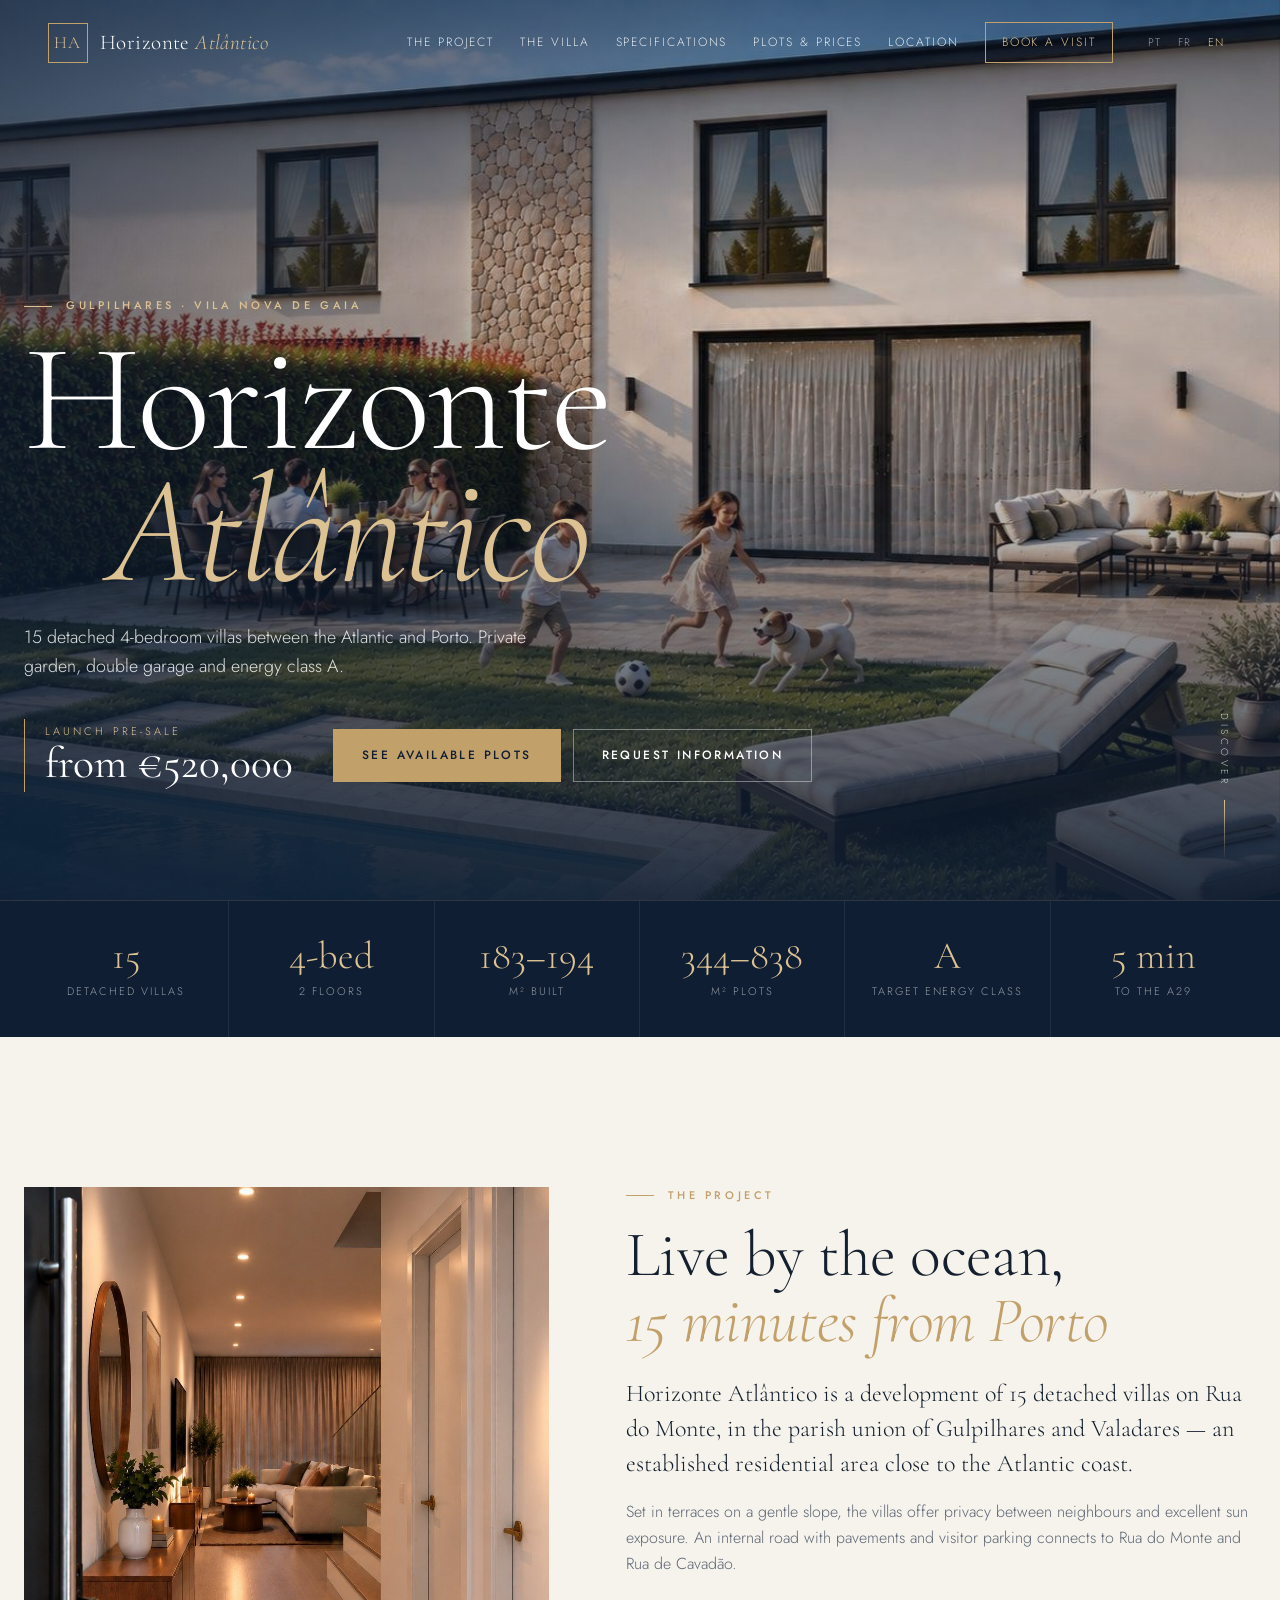
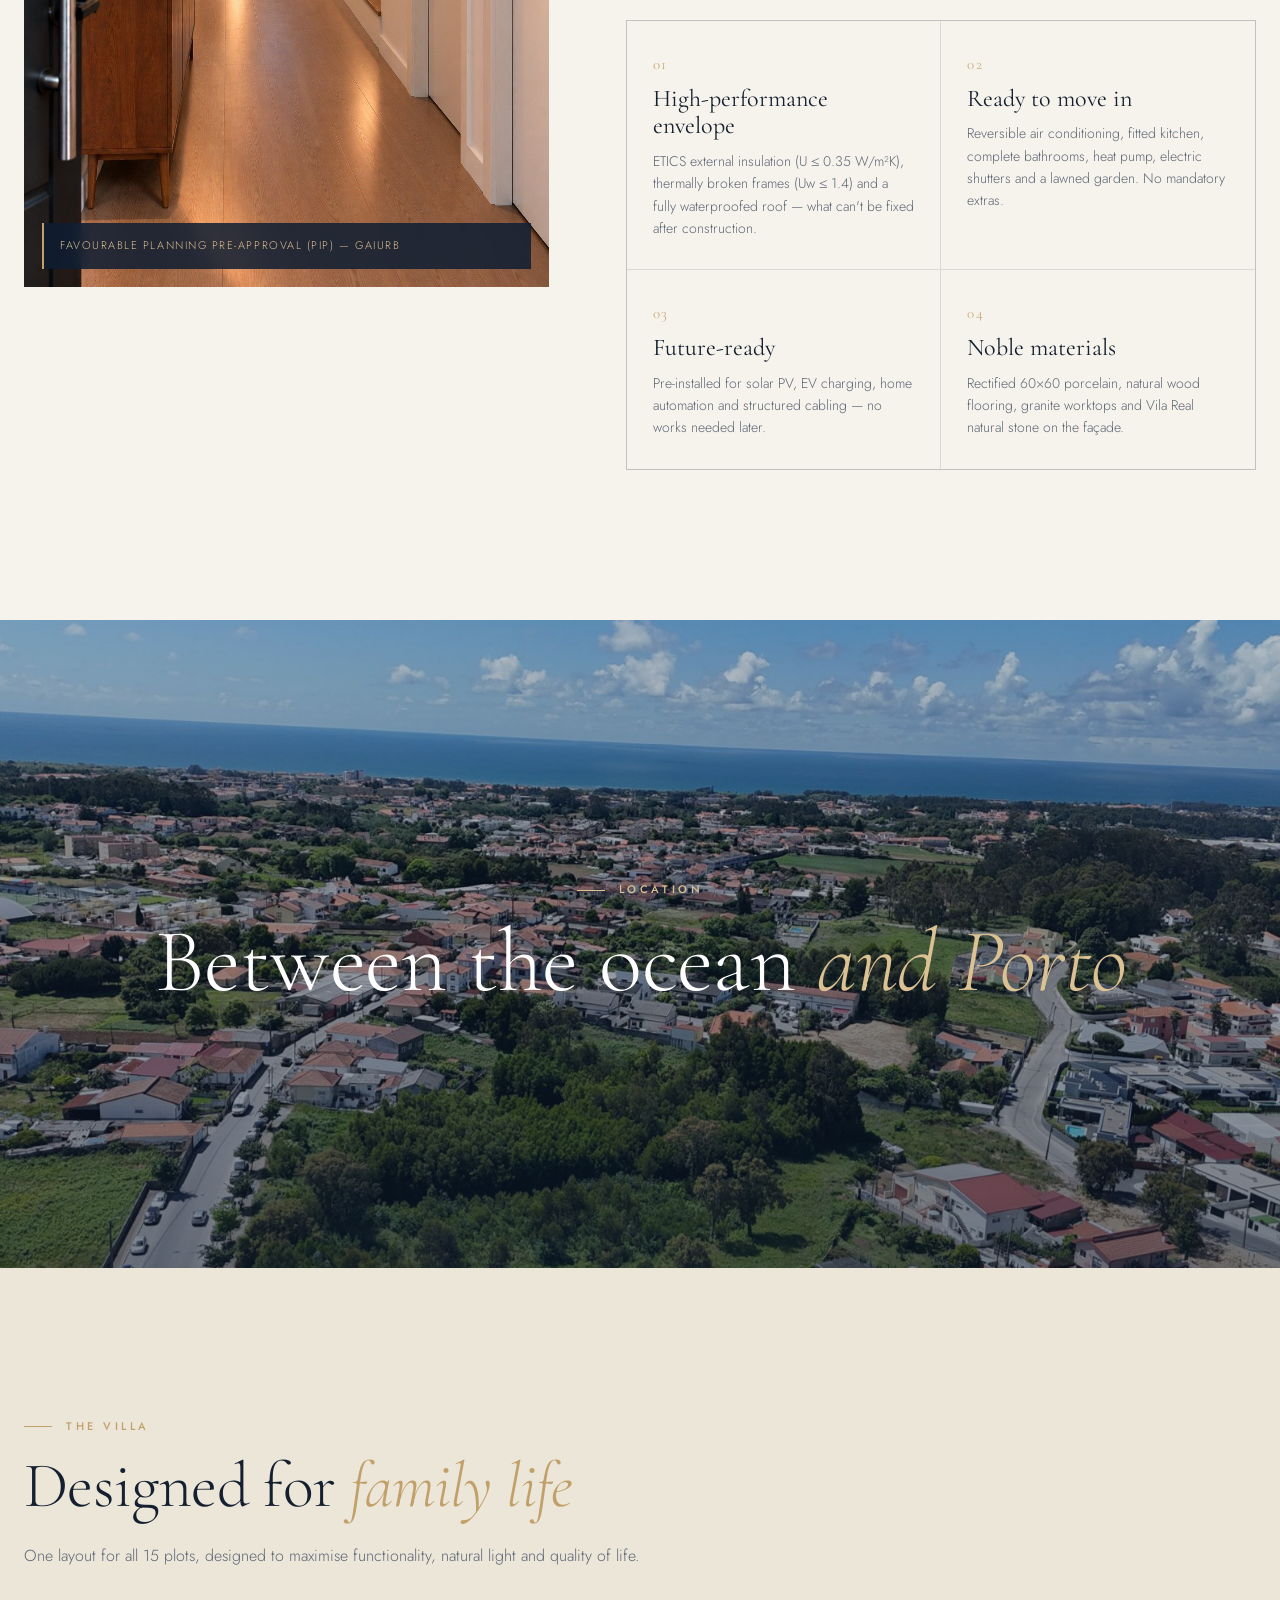
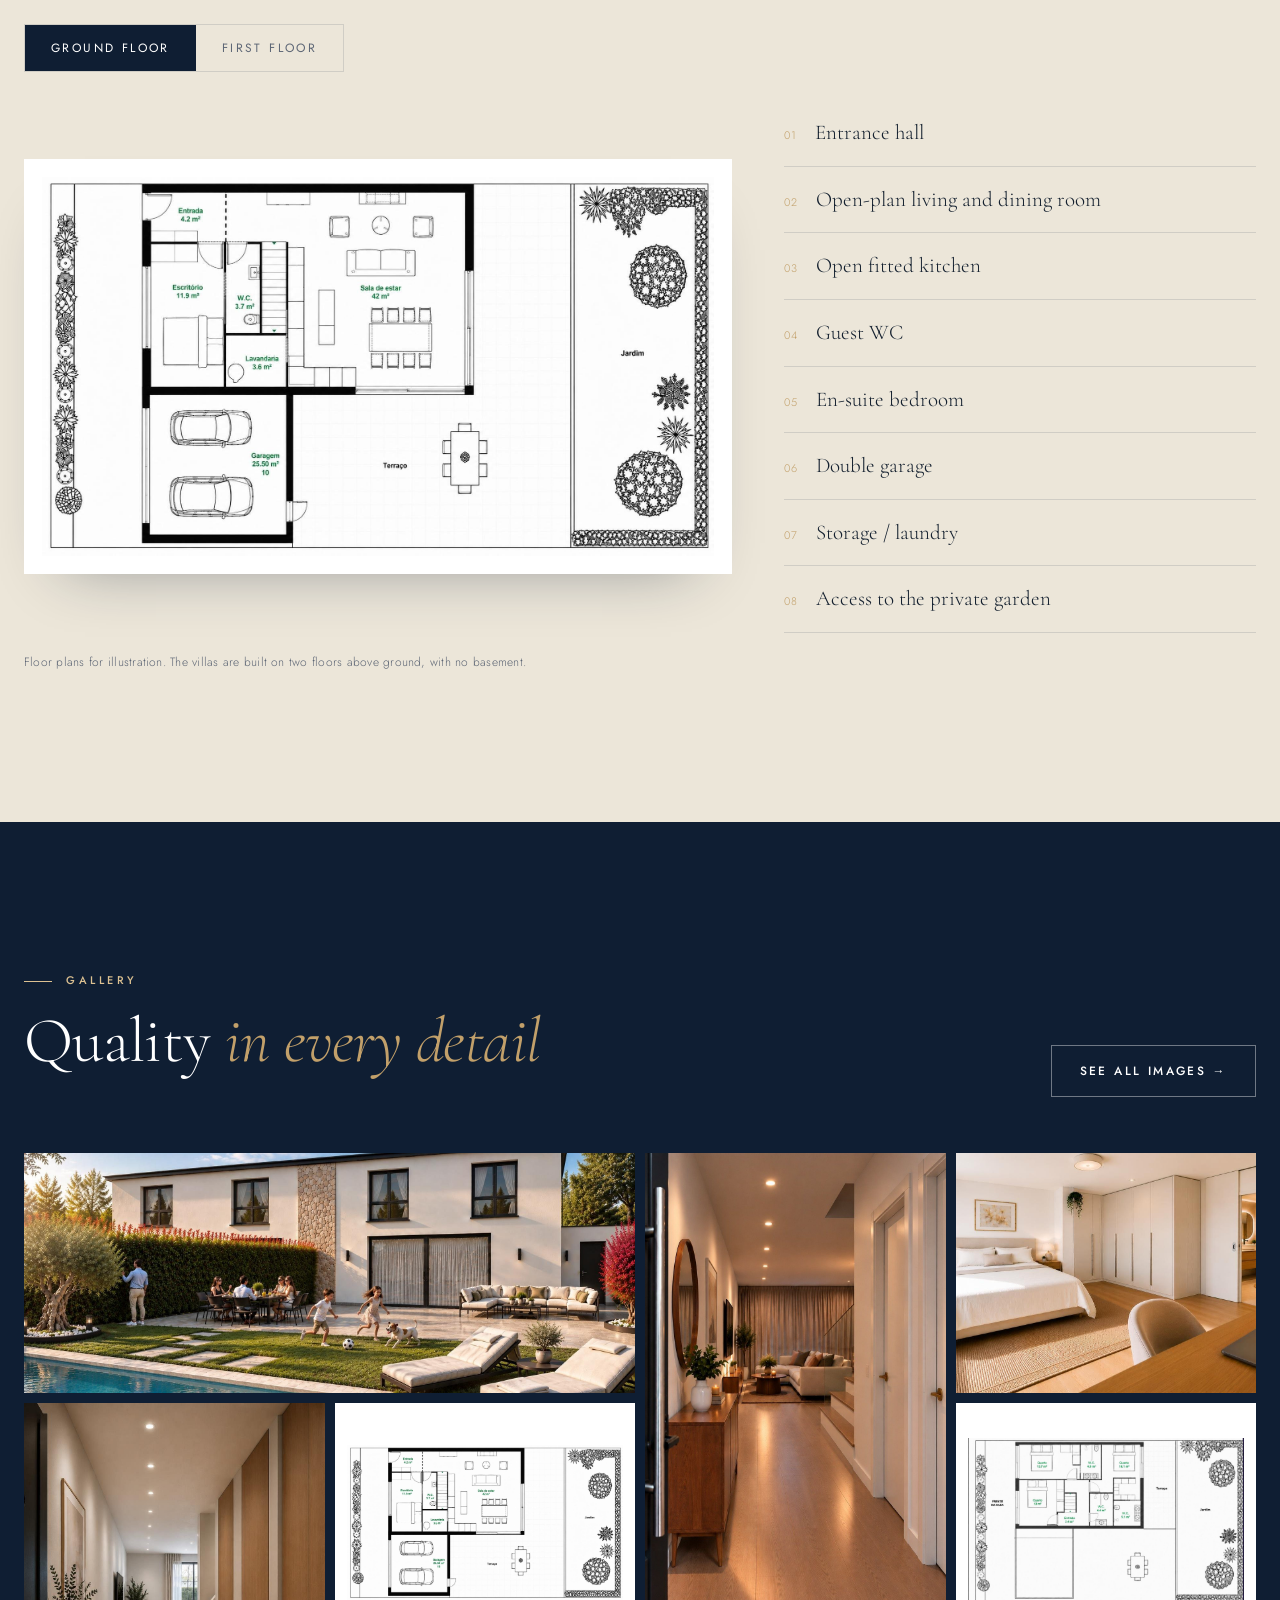
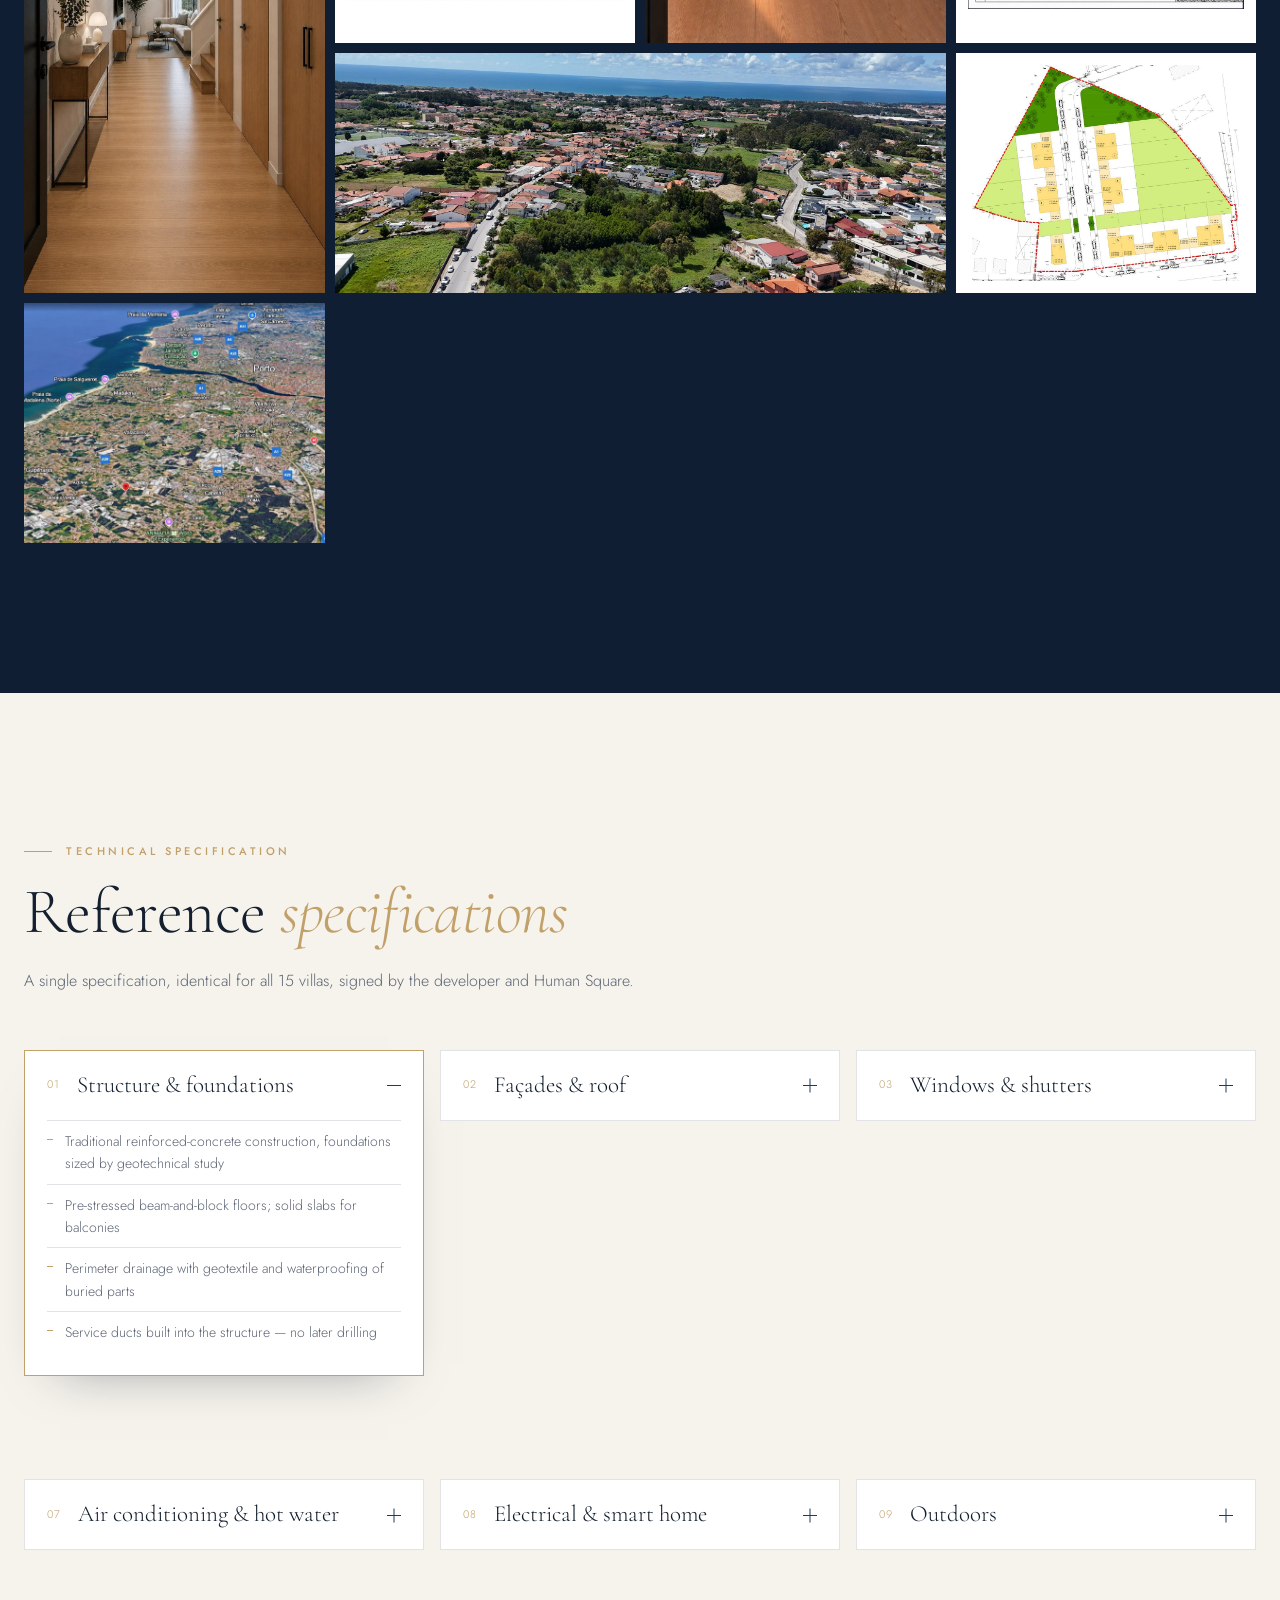
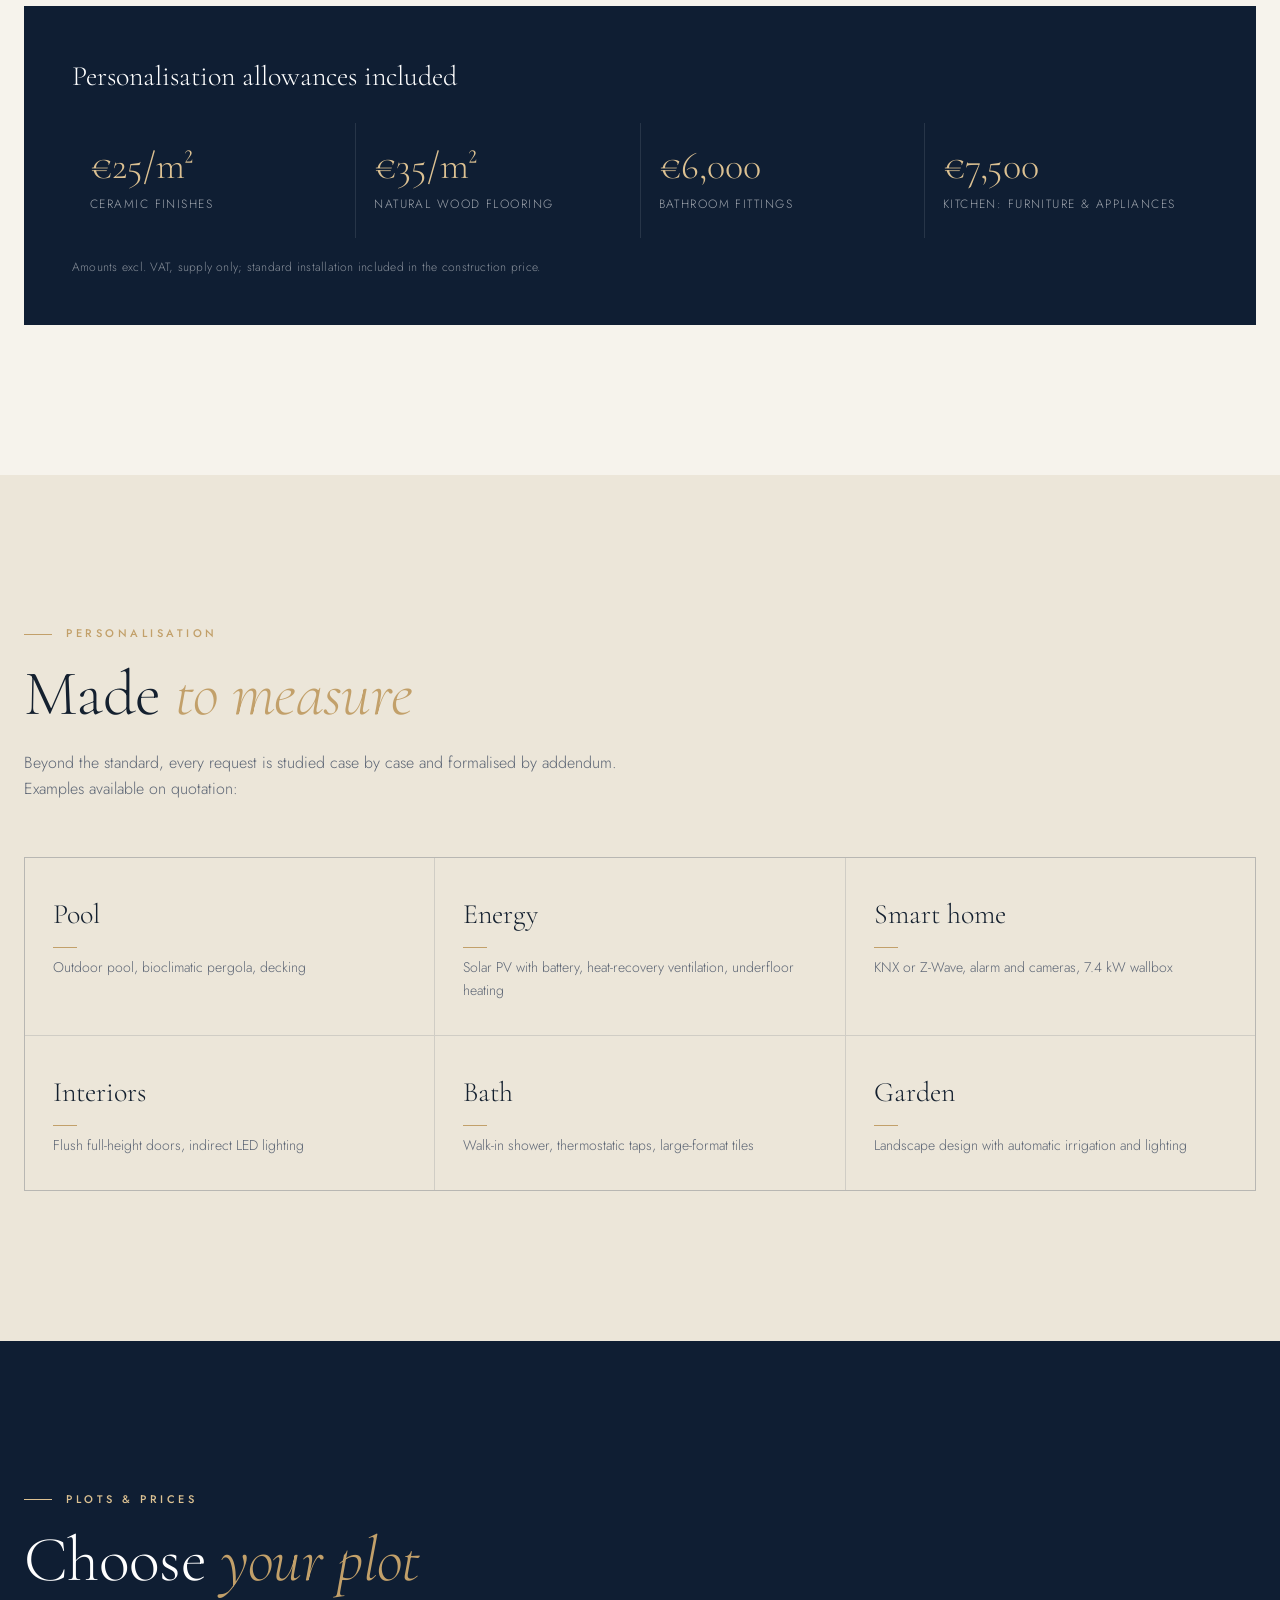
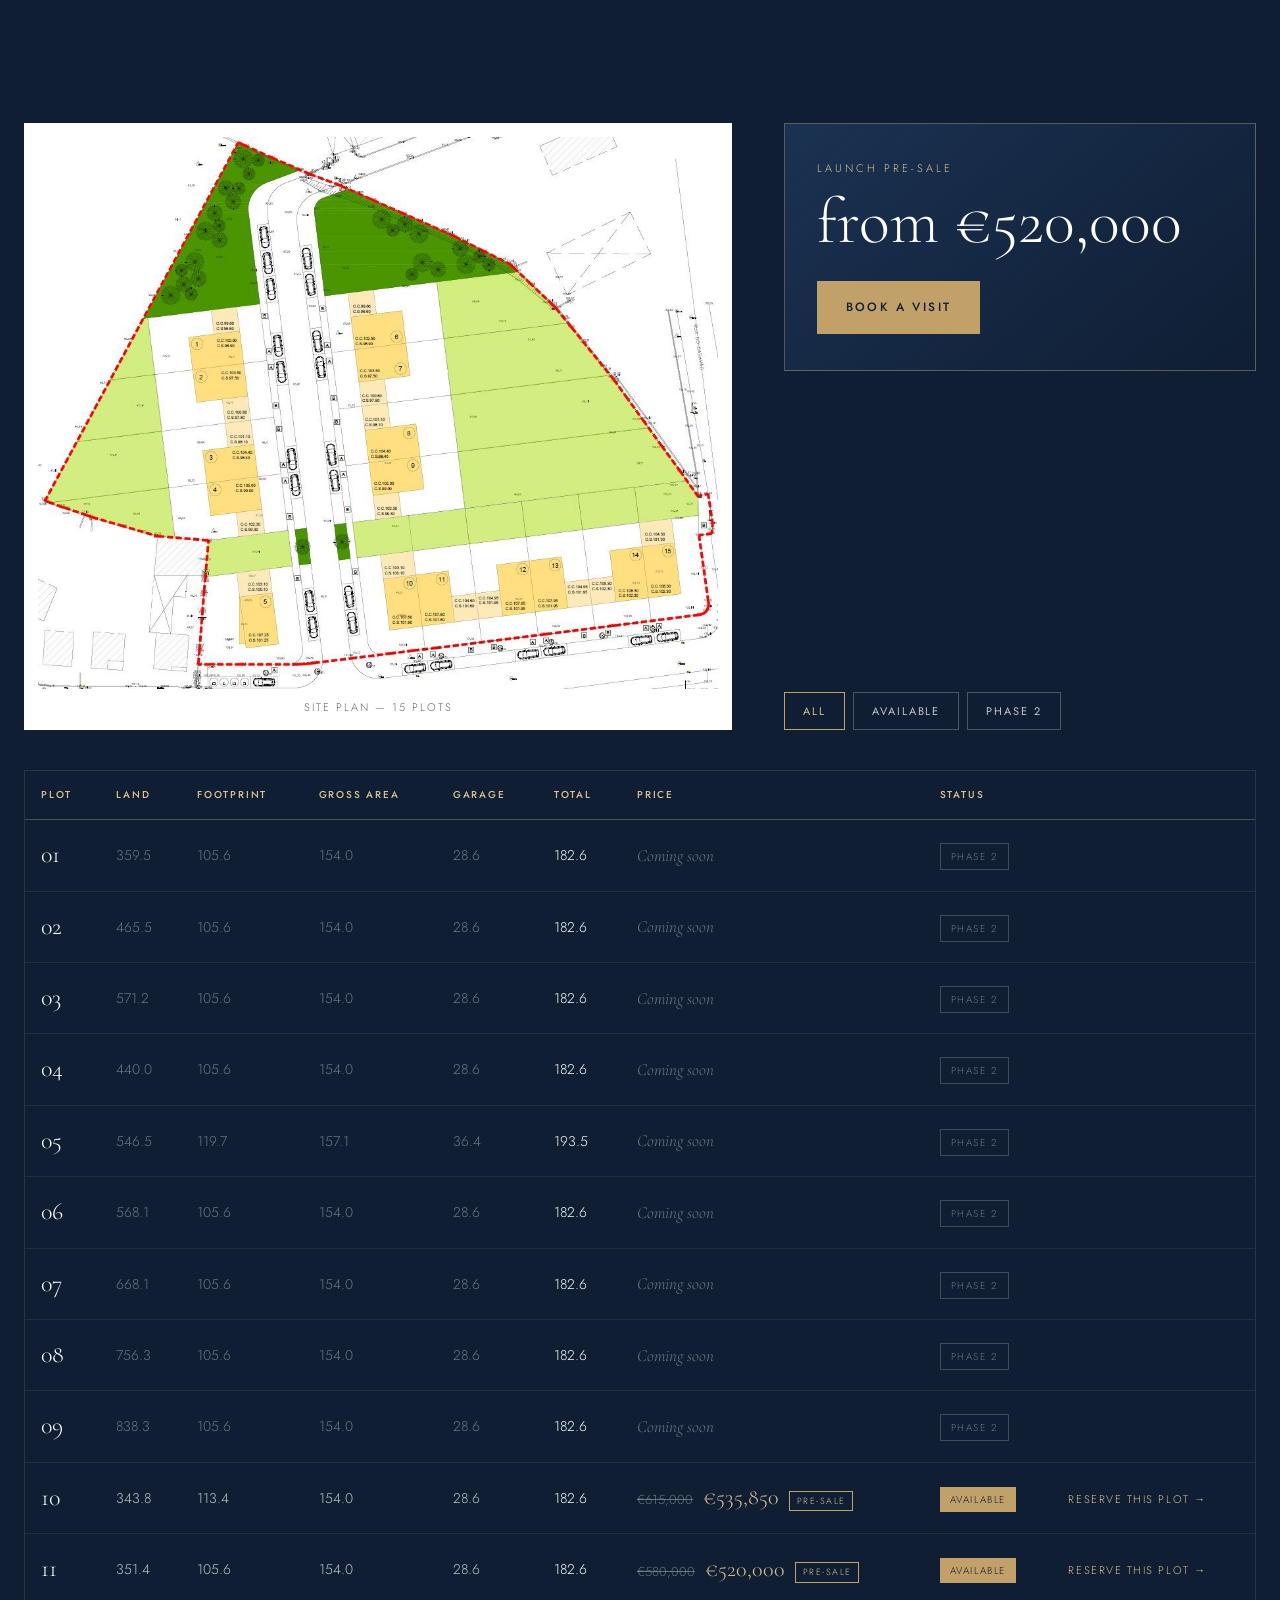
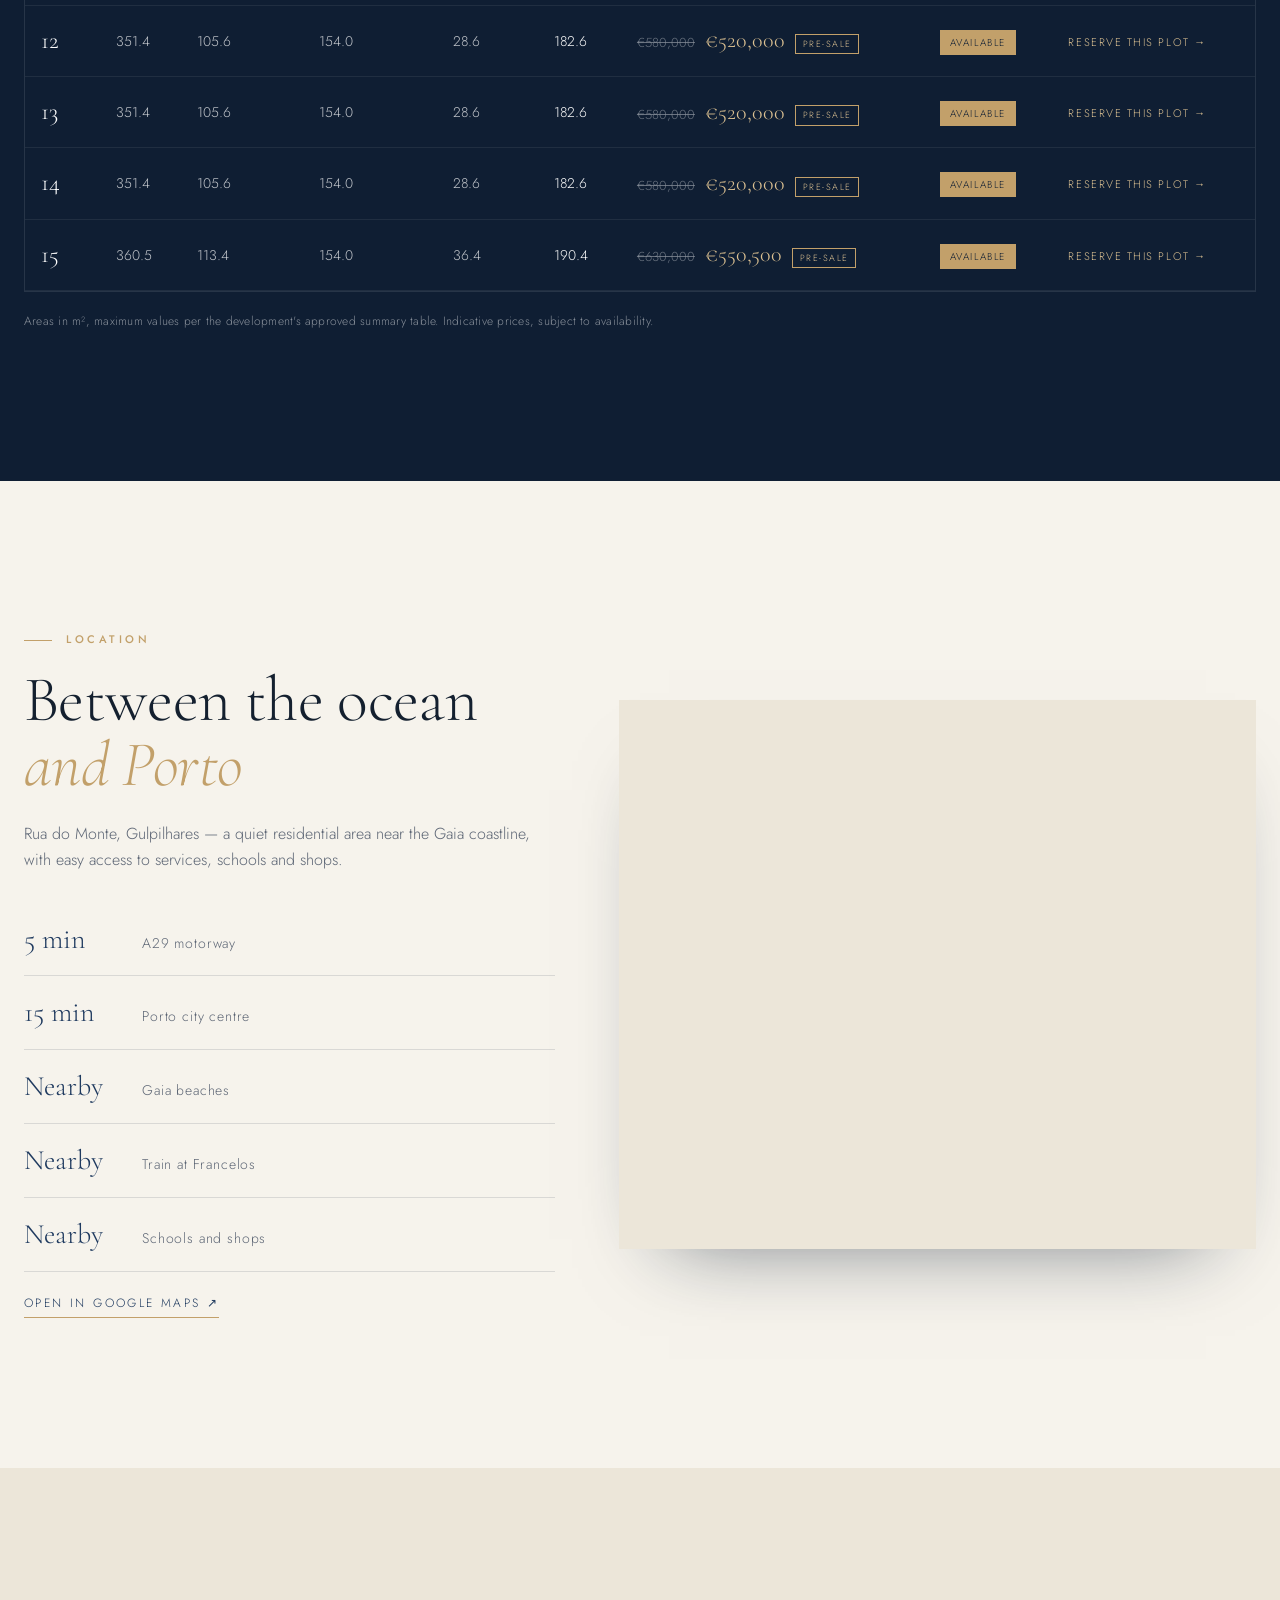
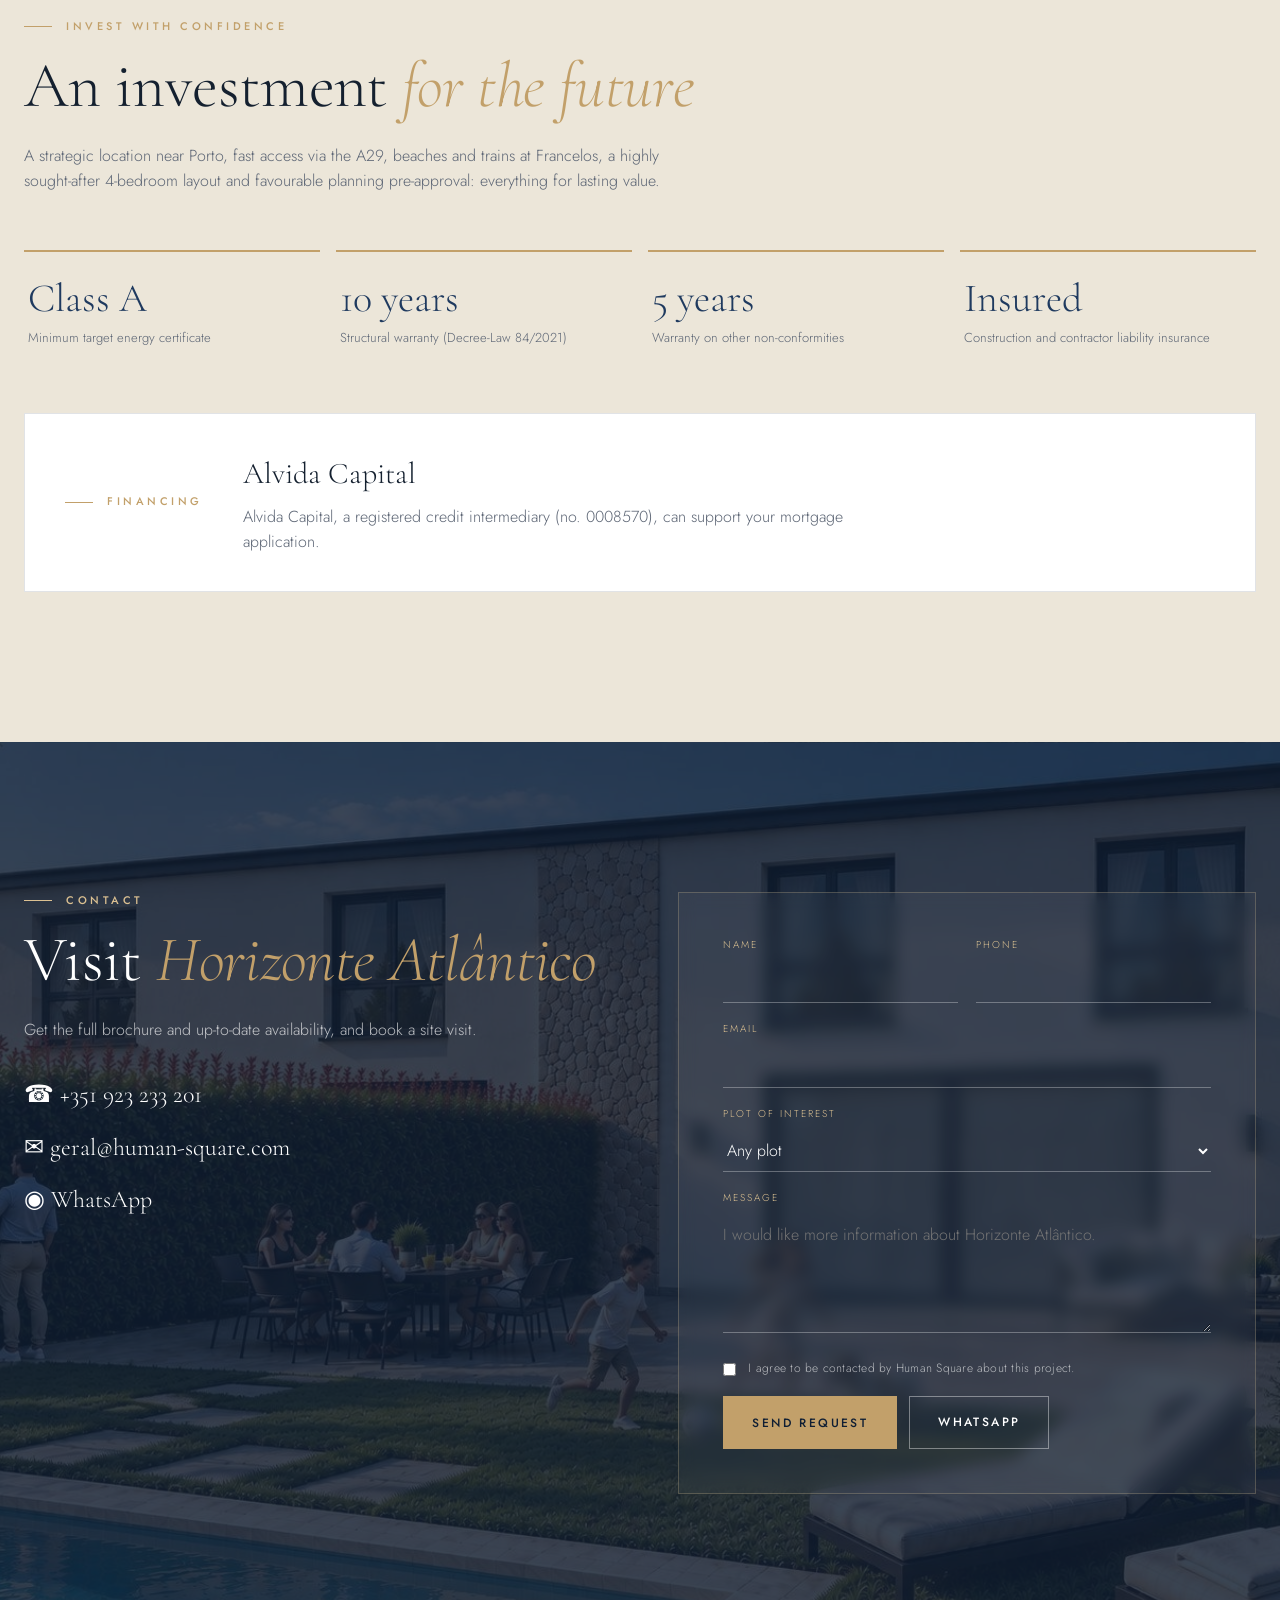
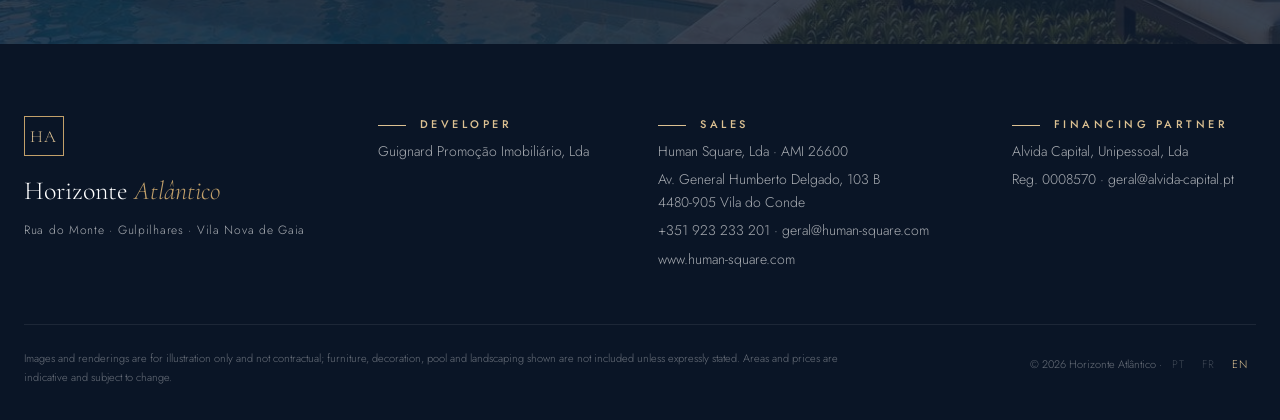
==== wwwroot/horizonte/index.html @ e45ca7d7 "Horizonte : photo vue mer" ====
<!doctype html>
<html lang="pt-PT">
<head>
<meta charset="utf-8" />
<meta name="viewport" content="width=device-width, initial-scale=1" />
<title>Horizonte Atlântico — 15 moradias T4 em Gulpilhares, Vila Nova de Gaia</title>
<meta name="description" content="Horizonte Atlântico: 15 moradias isoladas T4 em Gulpilhares, Gaia, a minutos do mar e do Porto. Jardim privativo, garagem para 2 carros, classe energética A. Pré-venda desde 520 000 €." />
<link rel="canonical" href="https://www.horizonte-atlantico.com/" />
<link rel="alternate" hreflang="pt" href="https://www.horizonte-atlantico.com/" />
<link rel="alternate" hreflang="fr" href="https://www.horizonte-atlantico.com/fr/" />
<link rel="alternate" hreflang="en" href="https://www.horizonte-atlantico.com/en/" />
<link rel="alternate" hreflang="x-default" href="https://www.horizonte-atlantico.com/" />
<meta property="og:type" content="website" />
<meta property="og:title" content="Horizonte Atlântico — 15 moradias T4 em Gulpilhares, Vila Nova de Gaia" />
<meta property="og:description" content="Horizonte Atlântico: 15 moradias isoladas T4 em Gulpilhares, Gaia, a minutos do mar e do Porto. Jardim privativo, garagem para 2 carros, classe energética A. Pré-venda desde 520 000 €." />
<meta property="og:image" content="https://www.horizonte-atlantico.com/img/og.jpg" />
<meta property="og:url" content="https://www.horizonte-atlantico.com/" />
<meta name="theme-color" content="#0f1e33" />
<link rel="icon" href="favicon.svg" type="image/svg+xml" />
<link rel="preconnect" href="https://fonts.googleapis.com" />
<link rel="preconnect" href="https://fonts.gstatic.com" crossorigin />
<link href="https://fonts.googleapis.com/css2?family=Cormorant+Garamond:ital,wght@0,300;0,400;0,500;1,300;1,400&family=Jost:wght@300;400;500&display=swap" rel="stylesheet" />
<link rel="stylesheet" href="assets/style.css" />
<script type="application/ld+json">{"@context": "https://schema.org", "@type": "Residence", "name": "Horizonte Atlântico", "description": "Horizonte Atlântico: 15 moradias isoladas T4 em Gulpilhares, Gaia, a minutos do mar e do Porto. Jardim privativo, garagem para 2 carros, classe energética A. Pré-venda desde 520 000 €.", "url": "https://www.horizonte-atlantico.com/", "image": "https://www.horizonte-atlantico.com/img/og.jpg", "address": {"@type": "PostalAddress", "streetAddress": "Rua do Monte", "addressLocality": "Gulpilhares, Vila Nova de Gaia", "addressRegion": "Porto", "addressCountry": "PT"}}</script>
<script>(function(){try{if(localStorage.getItem('ha_lang'))return;var l=(navigator.language||'').slice(0,2);if(l==='fr')location.replace('fr/');else if(l&&l!=='pt')location.replace('en/');}catch(e){}})();</script>
</head>
<body>

<header class="nav" id="nav">
  <a class="brand" href="#top" aria-label="Horizonte Atlântico">
    <span class="brand-mark">HA</span><span class="brand-txt">Horizonte <em>Atlântico</em></span>
  </a>
  <nav class="menu" id="menu">
    <a href="#programa">O projeto</a>
    <a href="#moradia">A moradia</a>
    <a href="#acabamentos">Acabamentos</a>
    <a href="#lotes">Lotes &amp; preços</a>
    <a href="#localizacao">Localização</a>
    <a href="#contact" class="menu-cta">Agendar visita</a>
  </nav>
  <div class="langs"><a href="./" hreflang="pt" data-lang="pt" class="on">PT</a><a href="fr/" hreflang="fr" data-lang="fr">FR</a><a href="en/" hreflang="en" data-lang="en">EN</a></div>
  <button class="burger" id="burger" aria-label="Menu"><span></span><span></span></button>
</header>

<!-- HERO -->
<section class="hero" id="top">
  <div class="hero-bg"><img src="img/jardim_piscina.jpg" alt="Moradia Horizonte Atlântico com jardim e piscina" fetchpriority="high" /></div>
  <div class="hero-shade"></div>
  <div class="hero-in">
    <p class="kicker light">Gulpilhares · Vila Nova de Gaia</p>
    <h1 class="hero-t"><span>Horizonte</span><em>Atlântico</em></h1>
    <p class="hero-sub">15 moradias T4 isoladas, entre o oceano e o Porto. Jardim privativo, garagem para dois carros e classe energética A.</p>
    <div class="hero-row">
      <div class="hero-price"><span>Pré-venda de lançamento</span><strong>desde 520 000 €</strong></div>
      <div class="hero-btns">
        <a class="btn btn-gold" href="#lotes">Ver lotes disponíveis</a>
        <a class="btn btn-ghost" href="#contact">Pedir informações</a>
      </div>
    </div>
  </div>
  <a class="scroll" href="#programa">Descobrir<i></i></a>
</section>

<!-- CHIFFRES -->
<section class="keys">
  <div class="wrap keys-in">
    <div class="k"><b>15</b><span>Moradias isoladas</span></div>
    <div class="k"><b>T4</b><span>2 pisos · 4 quartos</span></div>
    <div class="k"><b>183–194</b><span>m² de construção</span></div>
    <div class="k"><b>344–838</b><span>m² de terreno</span></div>
    <div class="k"><b>A</b><span>Classe energética visada</span></div>
    <div class="k"><b>5 min</b><span>da A29</span></div>
  </div>
</section>

<!-- PROGRAMME -->
<section class="sec" id="programa">
  <div class="wrap split">
    <div class="split-img reveal"><img src="img/hall_noite.jpg" alt="Hall de entrada e sala" loading="lazy" /><span class="badge">Pedido de Informação Prévia (PIP) favorável — Gaiurb</span></div>
    <div class="split-txt">
      <p class="kicker reveal">O projeto</p>
      <h2 class="h2 reveal">Viver junto ao mar,<br><em>a 15 minutos do Porto</em></h2>
      <p class="lead reveal">Horizonte Atlântico é um loteamento de 15 moradias individuais isoladas na Rua do Monte, União das Freguesias de Gulpilhares e Valadares, numa zona residencial consolidada junto ao litoral atlântico.</p>
      <p class="txt reveal">Implantadas em socalcos sobre uma pendente suave, as moradias garantem privacidade entre vizinhos e uma excelente exposição solar. Arruamento interno com passeios e estacionamento para visitantes, ligado à Rua do Monte e à Rua de Cavadão.</p>
      <div class="pillars">
        <div class="pil reveal"><i>01</i><h3>Envolvente de alto desempenho</h3><p>Isolamento ETICS (U ≤ 0,35 W/m²K), caixilharia com corte térmico (Uw ≤ 1,4) e cobertura impermeabilizada — o que não se corrige depois de construído.</p></div>
        <div class="pil reveal"><i>02</i><h3>Pronta a habitar</h3><p>Ar condicionado reversível, cozinha equipada, casas de banho completas, bomba de calor, estores elétricos e jardim relvado. Sem opções obrigatórias.</p></div>
        <div class="pil reveal"><i>03</i><h3>Preparada para o futuro</h3><p>Pré-instalação fotovoltaica, carregamento de veículo elétrico, domótica e rede estruturada — sem obras no futuro.</p></div>
        <div class="pil reveal"><i>04</i><h3>Materiais nobres</h3><p>Cerâmica retificada 60×60, soalho em madeira natural, bancadas em granito e pedra natural de Vila Real na fachada.</p></div>
      </div>
    </div>
  </div>
</section>

<!-- BANDEAU OCÉAN -->
<section class="band">
  <img class="band-img" src="img/terreno_mar.jpg" alt="Vista aérea do terreno com o oceano" loading="lazy" />
  <div class="band-in reveal">
    <p class="kicker light">Localização</p>
    <p class="band-t">Entre o oceano <em>e o Porto</em></p>
  </div>
</section>

<!-- VILLA -->
<section class="sec sec-cream" id="moradia">
  <div class="wrap">
    <div class="head">
      <p class="kicker reveal">A moradia</p>
      <h2 class="h2 reveal">Pensada para <em>a vida em família</em></h2>
      <p class="txt reveal">Uma tipologia única para os 15 lotes, desenhada para maximizar a funcionalidade, a luz natural e a qualidade de vida.</p>
    </div>
    <div class="tabs reveal" role="tablist">
      <button class="tab on" data-tab="rc" role="tab">Rés-do-chão</button>
      <button class="tab" data-tab="p1" role="tab">Piso 1</button>
    </div>
    <div class="plan-wrap reveal">
      <div class="plan" data-pane="rc">
        <figure class="plan-img" data-i="5"><img src="img/planta_rc.jpg" alt="Planta do rés-do-chão" loading="lazy" /></figure>
        <ul class="plan-list"><li>Hall de entrada</li><li>Sala de estar e jantar em open space</li><li>Cozinha equipada em open space</li><li>Instalação sanitária de serviço</li><li>Suite com casa de banho</li><li>Garagem para 2 carros</li><li>Arrumos / lavandaria</li><li>Acesso ao jardim privativo (logradouro)</li></ul>
      </div>
      <div class="plan" data-pane="p1" hidden>
        <figure class="plan-img" data-i="6"><img src="img/planta_piso1.jpg" alt="Planta do piso 1" loading="lazy" /></figure>
        <ul class="plan-list"><li>Suite principal com closet e casa de banho privativa</li><li>Dois quartos com roupeiros embutidos</li><li>Casa de banho de apoio aos quartos</li><li>Varanda ou terraço, consoante a orientação do lote</li></ul>
      </div>
    </div>
    <p class="note">Plantas ilustrativas. As moradias desenvolvem-se em dois pisos acima da cota de soleira, sem cave.</p>
  </div>
</section>

<!-- GALERIE -->
<section class="sec sec-navy" id="galeria">
  <div class="wrap">
    <div class="head head-row">
      <div>
        <p class="kicker light reveal">Galeria</p>
        <h2 class="h2 light reveal">Qualidade <em>nos detalhes</em></h2>
      </div>
      <button class="btn btn-ghost reveal" data-open="0">Ver todas as imagens →</button>
    </div>
    <div class="gal"><figure class="gi g-wide reveal" data-i="0"><img src="img/jardim_piscina.jpg" alt="Jardim e piscina" loading="lazy" /></figure><figure class="gi g-tall reveal" data-i="1"><img src="img/hall_noite.jpg" alt="Hall de entrada e sala" loading="lazy" /></figure><figure class="gi  reveal" data-i="2"><img src="img/suite.jpg" alt="Suite" loading="lazy" /></figure><figure class="gi g-tall reveal" data-i="3"><img src="img/corredor.jpg" alt="Corredor" loading="lazy" /></figure><figure class="gi g-wide reveal" data-i="4"><img src="img/terreno_mar.jpg" alt="Vista aérea do terreno com o oceano" loading="lazy" /></figure><figure class="gi g-plan reveal" data-i="5"><img src="img/planta_rc.jpg" alt="Planta do rés-do-chão" loading="lazy" /></figure><figure class="gi g-plan reveal" data-i="6"><img src="img/planta_piso1.jpg" alt="Planta do piso 1" loading="lazy" /></figure><figure class="gi g-plan reveal" data-i="7"><img src="img/implantacao.jpg" alt="Planta de implantação" loading="lazy" /></figure><figure class="gi  reveal" data-i="8"><img src="img/localizacao.jpg" alt="Localização Gulpilhares" loading="lazy" /></figure></div>
  </div>
</section>

<!-- PRESTATIONS -->
<section class="sec" id="acabamentos">
  <div class="wrap">
    <div class="head">
      <p class="kicker reveal">Memória descritiva</p>
      <h2 class="h2 reveal">Acabamentos <em>de referência</em></h2>
      <p class="txt reveal">Um caderno de encargos único e idêntico para as 15 moradias, assinado pelo promotor e pela Human Square.</p>
    </div>
    <div class="specs"><details class="spec reveal" open><summary><span class="spec-n">01</span><span class="spec-t">Estrutura &amp; fundações</span><span class="spec-i"></span></summary><ul><li>Construção tradicional em betão armado, fundações dimensionadas por estudo geotécnico</li><li>Lajes aligeiradas com vigotas pré-esforçadas; varandas em laje maciça</li><li>Drenagem periférica com geotêxtil e impermeabilização das zonas enterradas</li><li>Reservas técnicas integradas desde a estrutura — sem furações posteriores</li></ul></details><details class="spec reveal"><summary><span class="spec-n">02</span><span class="spec-t">Fachadas &amp; cobertura</span><span class="spec-i"></span></summary><ul><li>Alvenaria dupla de tijolo + isolamento pelo exterior ETICS (Capoto), U ≤ 0,35 W/m²K</li><li>Revestimento em pedra natural de Vila Real (2 cm) no rés-do-chão do lado da rua</li><li>Cobertura plana com isolamento XPS, dupla membrana e proteção em seixo rolado</li><li>Cobertura preparada para painéis fotovoltaicos / solares térmicos</li></ul></details><details class="spec reveal"><summary><span class="spec-n">03</span><span class="spec-t">Caixilharia &amp; estores</span><span class="spec-i"></span></summary><ul><li>Alumínio lacado RAL 7016 com corte térmico, Uw ≤ 1,4 W/m²K</li><li>Vidro duplo baixo emissivo com controlo solar; vidro laminado nos vãos de altura total</li><li>Estores em alumínio com motorização elétrica individual</li><li>Porta de entrada com fechadura multiponto; portão de garagem seccionado motorizado</li></ul></details><details class="spec reveal"><summary><span class="spec-n">04</span><span class="spec-t">Interiores</span><span class="spec-i"></span></summary><ul><li>Porcelânico retificado 60×60 em hall, cozinha, casas de banho e lavandaria</li><li>Soalho flutuante com face em madeira natural em sala, circulações e quartos</li><li>Tetos falsos com junta de sombra e sanca para cortinados</li><li>Portas lacadas brancas, roupeiros embutidos com fecho amortecido</li></ul></details><details class="spec reveal"><summary><span class="spec-n">05</span><span class="spec-t">Cozinha</span><span class="spec-i"></span></summary><ul><li>Móveis em MDF hidrófugo 19 mm, frentes lacadas brancas, ferragens tipo Blum</li><li>Bancada em granito ou equivalente</li><li>Placa, forno, exaustor, micro-ondas, frigorífico combinado e máquina de lavar loiça</li><li>Ilha central quando prevista no projeto</li></ul></details><details class="spec reveal"><summary><span class="spec-n">06</span><span class="spec-t">Casas de banho</span><span class="spec-i"></span></summary><ul><li>Totalmente equipadas: louças suspensas, base de duche, móveis e lavatórios, espelhos, resguardos</li><li>Revestimento cerâmico até ao teto</li><li>Impermeabilização líquida nas zonas de duche</li><li>Escolha personalizada em showroom parceiro</li></ul></details><details class="spec reveal"><summary><span class="spec-n">07</span><span class="spec-t">Climatização &amp; água quente</span><span class="spec-i"></span></summary><ul><li>Ar condicionado reversível Multi-Split Inverter em sala e quartos (Daikin, Mitsubishi, Panasonic ou equiv.)</li><li>Água quente por bomba de calor A+ (200 L)</li><li>Ventilação mecânica das zonas húmidas</li><li>Classe energética mínima A visada</li></ul></details><details class="spec reveal"><summary><span class="spec-n">08</span><span class="spec-t">Eletricidade &amp; domótica</span><span class="spec-i"></span></summary><ul><li>Instalação trifásica 13,8 kVA, quadro com reserva de 20 %</li><li>Videoporteiro IP com câmara de visão noturna</li><li>Fibra ótica, tomadas RJ45 na sala e em cada quarto</li><li>Pré-instalações: fotovoltaico, carregador VE, domótica e 3 tubagens para câmaras</li></ul></details><details class="spec reveal"><summary><span class="spec-n">09</span><span class="spec-t">Exteriores</span><span class="spec-i"></span></summary><ul><li>Pavê em granito natural 10×10 nos acessos e estacionamento</li><li>Terraço em porcelânico 60×60 antiderrapante (5 modelos à escolha)</li><li>Jardim nivelado e relvado, sebe de Photinia ‘Red Robin’</li><li>Muros de vedação RAL 7016 garantindo 2 m de privacidade</li></ul></details></div>
    <div class="buds reveal">
      <p class="buds-t">Orçamentos de personalização incluídos</p>
      <div class="buds-g"><div class="bud"><div class="bud-v">25 €/m²</div><div class="bud-l">Revestimentos cerâmicos</div></div><div class="bud"><div class="bud-v">35 €/m²</div><div class="bud-l">Soalho em madeira natural</div></div><div class="bud"><div class="bud-v">6 000 €</div><div class="bud-l">Equipamento das casas de banho</div></div><div class="bud"><div class="bud-v">7 500 €</div><div class="bud-l">Cozinha: móveis &amp; eletrodomésticos</div></div></div>
      <p class="note">Valores sem IVA, fornecimento; colocação standard incluída no preço de construção.</p>
    </div>
  </div>
</section>

<!-- OPTIONS -->
<section class="sec sec-cream">
  <div class="wrap">
    <div class="head">
      <p class="kicker reveal">Personalização</p>
      <h2 class="h2 reveal">À sua <em>medida</em></h2>
      <p class="txt reveal">Para além do standard, cada pedido é estudado caso a caso e formalizado por aditamento. Exemplos realizáveis, mediante orçamento:</p>
    </div>
    <div class="opts"><div class="opt reveal"><div class="opt-t">Piscina</div><div class="opt-d">Piscina exterior, pérgola bioclimática, deck</div></div><div class="opt reveal"><div class="opt-t">Energia</div><div class="opt-d">Kit fotovoltaico com bateria, VMC de duplo fluxo, piso radiante</div></div><div class="opt reveal"><div class="opt-t">Domótica</div><div class="opt-d">KNX ou Z-Wave, alarme e câmaras, wallbox 7,4 kW</div></div><div class="opt reveal"><div class="opt-t">Interiores</div><div class="opt-d">Portas rasantes até ao teto, iluminação LED indireta</div></div><div class="opt reveal"><div class="opt-t">Banho</div><div class="opt-d">Duche à italiana, torneiras termostáticas, grande formato</div></div><div class="opt reveal"><div class="opt-t">Jardim</div><div class="opt-d">Projeto paisagístico com rega automática e iluminação</div></div></div>
  </div>
</section>

<!-- LOTS -->
<section class="sec sec-navy" id="lotes">
  <div class="wrap">
    <div class="head">
      <p class="kicker light reveal">Lotes &amp; preços</p>
      <h2 class="h2 light reveal">Escolha <em>o seu lote</em></h2>
      <p class="txt light reveal">Preços de pré-venda de lançamento para a primeira fase (lotes 10 a 15). Os lotes 1 a 9 serão comercializados numa segunda fase.</p>
    </div>
    <div class="lots-grid">
      <figure class="lots-plan reveal" data-i="7"><img src="img/implantacao.jpg" alt="Planta de implantação" loading="lazy" /><figcaption>Planta de implantação — 15 lotes</figcaption></figure>
      <div class="lots-side reveal">
        <div class="presale">
          <span>Pré-venda de lançamento</span>
          <strong>desde 520 000 €</strong>
          <a class="btn btn-gold" href="#contact">Agendar visita</a>
        </div>
        <div class="filters">
          <button class="flt on" data-f="all">Todos</button>
          <button class="flt" data-f="avail">Disponíveis</button>
          <button class="flt" data-f="soon">2.ª fase</button>
        </div>
      </div>
    </div>
    <div class="tbl-wrap reveal">
      <table class="tbl" id="lots">
        <thead><tr><th>Lote</th><th>Terreno</th><th>Implantação</th><th>Área bruta</th><th>Garagem</th><th>Total</th><th>Preço</th><th>Estado</th><th></th></tr></thead>
        <tbody>
<tr class="is-soon" data-state="soon"><td class="c-lot">01</td><td data-l="Terreno">359,5</td><td data-l="Implantação">105,6</td><td data-l="Área bruta">154,0</td><td data-l="Garagem">28,6</td><td data-l="Total" class="c-tot">182,6</td><td data-l="Preço" class="c-price"><span class="p-soon">Em breve</span></td><td data-l="Estado"><span class="st st-soon">2.ª fase</span></td><td class="c-cta"></td></tr>
<tr class="is-soon" data-state="soon"><td class="c-lot">02</td><td data-l="Terreno">465,5</td><td data-l="Implantação">105,6</td><td data-l="Área bruta">154,0</td><td data-l="Garagem">28,6</td><td data-l="Total" class="c-tot">182,6</td><td data-l="Preço" class="c-price"><span class="p-soon">Em breve</span></td><td data-l="Estado"><span class="st st-soon">2.ª fase</span></td><td class="c-cta"></td></tr>
<tr class="is-soon" data-state="soon"><td class="c-lot">03</td><td data-l="Terreno">571,2</td><td data-l="Implantação">105,6</td><td data-l="Área bruta">154,0</td><td data-l="Garagem">28,6</td><td data-l="Total" class="c-tot">182,6</td><td data-l="Preço" class="c-price"><span class="p-soon">Em breve</span></td><td data-l="Estado"><span class="st st-soon">2.ª fase</span></td><td class="c-cta"></td></tr>
<tr class="is-soon" data-state="soon"><td class="c-lot">04</td><td data-l="Terreno">440,0</td><td data-l="Implantação">105,6</td><td data-l="Área bruta">154,0</td><td data-l="Garagem">28,6</td><td data-l="Total" class="c-tot">182,6</td><td data-l="Preço" class="c-price"><span class="p-soon">Em breve</span></td><td data-l="Estado"><span class="st st-soon">2.ª fase</span></td><td class="c-cta"></td></tr>
<tr class="is-soon" data-state="soon"><td class="c-lot">05</td><td data-l="Terreno">546,5</td><td data-l="Implantação">119,7</td><td data-l="Área bruta">157,1</td><td data-l="Garagem">36,4</td><td data-l="Total" class="c-tot">193,5</td><td data-l="Preço" class="c-price"><span class="p-soon">Em breve</span></td><td data-l="Estado"><span class="st st-soon">2.ª fase</span></td><td class="c-cta"></td></tr>
<tr class="is-soon" data-state="soon"><td class="c-lot">06</td><td data-l="Terreno">568,1</td><td data-l="Implantação">105,6</td><td data-l="Área bruta">154,0</td><td data-l="Garagem">28,6</td><td data-l="Total" class="c-tot">182,6</td><td data-l="Preço" class="c-price"><span class="p-soon">Em breve</span></td><td data-l="Estado"><span class="st st-soon">2.ª fase</span></td><td class="c-cta"></td></tr>
<tr class="is-soon" data-state="soon"><td class="c-lot">07</td><td data-l="Terreno">668,1</td><td data-l="Implantação">105,6</td><td data-l="Área bruta">154,0</td><td data-l="Garagem">28,6</td><td data-l="Total" class="c-tot">182,6</td><td data-l="Preço" class="c-price"><span class="p-soon">Em breve</span></td><td data-l="Estado"><span class="st st-soon">2.ª fase</span></td><td class="c-cta"></td></tr>
<tr class="is-soon" data-state="soon"><td class="c-lot">08</td><td data-l="Terreno">756,3</td><td data-l="Implantação">105,6</td><td data-l="Área bruta">154,0</td><td data-l="Garagem">28,6</td><td data-l="Total" class="c-tot">182,6</td><td data-l="Preço" class="c-price"><span class="p-soon">Em breve</span></td><td data-l="Estado"><span class="st st-soon">2.ª fase</span></td><td class="c-cta"></td></tr>
<tr class="is-soon" data-state="soon"><td class="c-lot">09</td><td data-l="Terreno">838,3</td><td data-l="Implantação">105,6</td><td data-l="Área bruta">154,0</td><td data-l="Garagem">28,6</td><td data-l="Total" class="c-tot">182,6</td><td data-l="Preço" class="c-price"><span class="p-soon">Em breve</span></td><td data-l="Estado"><span class="st st-soon">2.ª fase</span></td><td class="c-cta"></td></tr>
<tr class="is-avail" data-state="avail"><td class="c-lot">10</td><td data-l="Terreno">343,8</td><td data-l="Implantação">113,4</td><td data-l="Área bruta">154,0</td><td data-l="Garagem">28,6</td><td data-l="Total" class="c-tot">182,6</td><td data-l="Preço" class="c-price"><span class="p-old">615 000 €</span><span class="p-new">535 850 €</span><span class="p-tag">Pré-venda</span></td><td data-l="Estado"><span class="st st-on">Disponível</span></td><td class="c-cta"><a href="#contact" class="lot-cta" data-lot="10">Reservar este lote →</a></td></tr>
<tr class="is-avail" data-state="avail"><td class="c-lot">11</td><td data-l="Terreno">351,4</td><td data-l="Implantação">105,6</td><td data-l="Área bruta">154,0</td><td data-l="Garagem">28,6</td><td data-l="Total" class="c-tot">182,6</td><td data-l="Preço" class="c-price"><span class="p-old">580 000 €</span><span class="p-new">520 000 €</span><span class="p-tag">Pré-venda</span></td><td data-l="Estado"><span class="st st-on">Disponível</span></td><td class="c-cta"><a href="#contact" class="lot-cta" data-lot="11">Reservar este lote →</a></td></tr>
<tr class="is-avail" data-state="avail"><td class="c-lot">12</td><td data-l="Terreno">351,4</td><td data-l="Implantação">105,6</td><td data-l="Área bruta">154,0</td><td data-l="Garagem">28,6</td><td data-l="Total" class="c-tot">182,6</td><td data-l="Preço" class="c-price"><span class="p-old">580 000 €</span><span class="p-new">520 000 €</span><span class="p-tag">Pré-venda</span></td><td data-l="Estado"><span class="st st-on">Disponível</span></td><td class="c-cta"><a href="#contact" class="lot-cta" data-lot="12">Reservar este lote →</a></td></tr>
<tr class="is-avail" data-state="avail"><td class="c-lot">13</td><td data-l="Terreno">351,4</td><td data-l="Implantação">105,6</td><td data-l="Área bruta">154,0</td><td data-l="Garagem">28,6</td><td data-l="Total" class="c-tot">182,6</td><td data-l="Preço" class="c-price"><span class="p-old">580 000 €</span><span class="p-new">520 000 €</span><span class="p-tag">Pré-venda</span></td><td data-l="Estado"><span class="st st-on">Disponível</span></td><td class="c-cta"><a href="#contact" class="lot-cta" data-lot="13">Reservar este lote →</a></td></tr>
<tr class="is-avail" data-state="avail"><td class="c-lot">14</td><td data-l="Terreno">351,4</td><td data-l="Implantação">105,6</td><td data-l="Área bruta">154,0</td><td data-l="Garagem">28,6</td><td data-l="Total" class="c-tot">182,6</td><td data-l="Preço" class="c-price"><span class="p-old">580 000 €</span><span class="p-new">520 000 €</span><span class="p-tag">Pré-venda</span></td><td data-l="Estado"><span class="st st-on">Disponível</span></td><td class="c-cta"><a href="#contact" class="lot-cta" data-lot="14">Reservar este lote →</a></td></tr>
<tr class="is-avail" data-state="avail"><td class="c-lot">15</td><td data-l="Terreno">360,5</td><td data-l="Implantação">113,4</td><td data-l="Área bruta">154,0</td><td data-l="Garagem">36,4</td><td data-l="Total" class="c-tot">190,4</td><td data-l="Preço" class="c-price"><span class="p-old">630 000 €</span><span class="p-new">550 500 €</span><span class="p-tag">Pré-venda</span></td><td data-l="Estado"><span class="st st-on">Disponível</span></td><td class="c-cta"><a href="#contact" class="lot-cta" data-lot="15">Reservar este lote →</a></td></tr>
        </tbody>
      </table>
    </div>
    <p class="note light">Áreas em m², valores máximos conforme o Quadro Síntese do loteamento. Preços indicativos, sujeitos a disponibilidade.</p>
  </div>
</section>

<!-- LOCALISATION -->
<section class="sec" id="localizacao">
  <div class="wrap loc">
    <div class="loc-txt">
      <p class="kicker reveal">Localização</p>
      <h2 class="h2 reveal">Entre o oceano <em>e o Porto</em></h2>
      <p class="txt reveal">Rua do Monte, Gulpilhares — uma zona residencial tranquila junto ao litoral de Gaia, com acesso fácil a serviços, escolas e comércio.</p>
      <ul class="loc-list reveal"><li><span class="loc-v">5 min</span><span class="loc-l">Autoestrada A29</span></li><li><span class="loc-v">15 min</span><span class="loc-l">Centro do Porto</span></li><li><span class="loc-v">Perto</span><span class="loc-l">Praias de Gaia</span></li><li><span class="loc-v">Perto</span><span class="loc-l">Comboio em Francelos</span></li><li><span class="loc-v">Perto</span><span class="loc-l">Escolas e comércio</span></li></ul>
      <a class="link reveal" href="https://www.google.com/maps/search/?api=1&query=Rua+do+Monte+845+Gulpilhares+Vila+Nova+de+Gaia" target="_blank" rel="noopener">Abrir no Google Maps ↗</a>
    </div>
    <div class="loc-map reveal">
      <iframe title="Google Maps" src="https://www.google.com/maps?q=Rua%20do%20Monte%20845%2C%204405%20Gulpilhares%2C%20Vila%20Nova%20de%20Gaia&z=14&output=embed" loading="lazy" referrerpolicy="no-referrer-when-downgrade"></iframe>
    </div>
  </div>
</section>

<!-- INVESTIR -->
<section class="sec sec-cream">
  <div class="wrap">
    <div class="head">
      <p class="kicker reveal">Investir com segurança</p>
      <h2 class="h2 reveal">Um investimento <em>de futuro</em></h2>
      <p class="txt reveal">Localização estratégica junto ao Porto, acessos rápidos pela A29, praias e comboio em Francelos, tipologia T4 muito procurada e PIP favorável: todos os elementos para uma valorização consistente.</p>
    </div>
    <div class="guar"><div class="g reveal"><div class="g-v">Classe A</div><div class="g-l">Certificado energético mínimo visado</div></div><div class="g reveal"><div class="g-v">10 anos</div><div class="g-l">Garantia sobre elementos estruturais (DL 84/2021)</div></div><div class="g reveal"><div class="g-v">5 anos</div><div class="g-l">Garantia sobre restantes faltas de conformidade</div></div><div class="g reveal"><div class="g-v">Seguro</div><div class="g-l">Seguro de obra e responsabilidade civil do empreiteiro</div></div></div>
    <div class="fin reveal"><p class="kicker">Financiamento</p><p class="fin-n">Alvida Capital</p><p class="txt">A Alvida Capital, intermediário de crédito registado (n.º 0008570), acompanha o seu financiamento bancário.</p></div>
  </div>
</section>

<!-- CONTACT -->
<section class="contact" id="contact">
  <div class="contact-bg" style="background-image:url('img/jardim_piscina.jpg')"></div>
  <div class="wrap contact-in">
    <div class="contact-txt">
      <p class="kicker light reveal">Contacto</p>
      <h2 class="h2 light reveal">Visite <em>o Horizonte Atlântico</em></h2>
      <p class="txt light reveal">Receba a brochura completa, a disponibilidade atualizada e agende uma visita ao terreno.</p>
      <div class="direct reveal">
        <a href="tel:+351923233201">☎ +351 923 233 201</a>
        <a href="mailto:geral@human-square.com">✉ geral@human-square.com</a>
        <a href="https://wa.me/351923233201" target="_blank" rel="noopener">◉ WhatsApp</a>
      </div>
    </div>
    <form class="form reveal" id="form" novalidate>
      <div class="f2">
        <label><span>Nome</span><input name="name" required autocomplete="name" /></label>
        <label><span>Telefone</span><input name="phone" type="tel" autocomplete="tel" /></label>
      </div>
      <label><span>Email</span><input name="email" type="email" required autocomplete="email" /></label>
      <label><span>Lote de interesse</span><select name="lot" id="f-lot"><option value="">Qualquer lote</option><option value="10">Lote 10 — 535 850 €</option><option value="11">Lote 11 — 520 000 €</option><option value="12">Lote 12 — 520 000 €</option><option value="13">Lote 13 — 520 000 €</option><option value="14">Lote 14 — 520 000 €</option><option value="15">Lote 15 — 550 500 €</option></select></label>
      <label><span>Mensagem</span><textarea name="msg" rows="4" placeholder="Gostaria de receber mais informações sobre o Horizonte Atlântico."></textarea></label>
      <label class="chk"><input type="checkbox" name="consent" required /> <span>Aceito ser contactado pela Human Square a propósito deste projeto.</span></label>
      <div class="f-btns">
        <button class="btn btn-gold" type="submit">Enviar pedido</button>
        <a class="btn btn-ghost" id="wa-btn" href="https://wa.me/351923233201" target="_blank" rel="noopener">WhatsApp</a>
      </div>
      <p class="f-ok" id="f-ok" hidden>Obrigado! A sua aplicação de email foi aberta com o pedido — basta enviar.</p>
    </form>
  </div>
</section>

<footer class="foot">
  <div class="wrap foot-in">
    <div class="foot-brand"><span class="brand-mark">HA</span><p>Horizonte <em>Atlântico</em></p><small>Rua do Monte · Gulpilhares · Vila Nova de Gaia</small></div>
    <div><p class="kicker light">Promotor</p><p>Guignard Promoção Imobiliário, Lda</p></div>
    <div><p class="kicker light">Comercialização</p><p>Human Square, Lda · AMI 26600</p><p>Av. General Humberto Delgado, 103 B<br>4480-905 Vila do Conde</p><p><a href="tel:+351923233201">+351 923 233 201</a> · <a href="mailto:geral@human-square.com">geral@human-square.com</a></p><p><a href="https://www.human-square.com" target="_blank" rel="noopener">www.human-square.com</a></p></div>
    <div><p class="kicker light">Parceiro de financiamento</p><p>Alvida Capital, Unipessoal, Lda</p><p>Reg. 0008570 · geral@alvida-capital.pt</p></div>
  </div>
  <div class="wrap foot-legal"><p>Imagens e perspetivas meramente ilustrativas e não contratuais; mobiliário, decoração, piscina e paisagismo representados não estão incluídos salvo menção expressa. Áreas e preços indicativos, sujeitos a alteração.</p><p>© <span id="yr">2026</span> Horizonte Atlântico · <span class="langs langs-foot"><a href="./" hreflang="pt" data-lang="pt" class="on">PT</a><a href="fr/" hreflang="fr" data-lang="fr">FR</a><a href="en/" hreflang="en" data-lang="en">EN</a></span></p></div>
</footer>

<div class="mbar">
  <a href="tel:+351923233201">☎</a>
  <a href="https://wa.me/351923233201" target="_blank" rel="noopener">WhatsApp</a>
  <a href="#contact" class="mbar-cta">Agendar visita</a>
</div>

<div class="lb" id="lb" hidden>
  <button class="lb-x" aria-label="Fechar">✕</button>
  <button class="lb-p" aria-label="prev">‹</button>
  <figure><img id="lb-img" alt="" /><figcaption id="lb-cap"></figcaption></figure>
  <button class="lb-n" aria-label="next">›</button>
</div>

<script>window.HA={gal:[{"src": "img/jardim_piscina.jpg", "alt": "Jardim e piscina"}, {"src": "img/hall_noite.jpg", "alt": "Hall de entrada e sala"}, {"src": "img/suite.jpg", "alt": "Suite"}, {"src": "img/corredor.jpg", "alt": "Corredor"}, {"src": "img/terreno_mar.jpg", "alt": "Vista aérea do terreno com o oceano"}, {"src": "img/planta_rc.jpg", "alt": "Planta do rés-do-chão"}, {"src": "img/planta_piso1.jpg", "alt": "Planta do piso 1"}, {"src": "img/implantacao.jpg", "alt": "Planta de implantação"}, {"src": "img/localizacao.jpg", "alt": "Localização Gulpilhares"}],t:{"ok": "Obrigado! A sua aplicação de email foi aberta com o pedido — basta enviar.", "subject": "Pedido de informação — Horizonte Atlântico", "lot": "Lote", "name": "Nome", "email": "Email", "phone": "Telefone", "lang": "pt"},email:"geral@human-square.com",wa:"351923233201"};</script>
<script src="assets/app.js" defer></script>
</body>
</html>
---- wwwroot/horizonte/assets/style.css ----
/* Horizonte Atlântico — style */
:root{
  --navy:#0f1e33; --navy2:#1f3a5f; --navy3:#2c4d78;
  --gold:#c2a06a; --gold2:#dcc192; --cream:#f6f3ec; --sand:#ece6d9;
  --ink:#14202f; --muted:#5d6675; --line:rgba(15,30,51,.12);
  --serif:'Cormorant Garamond',Georgia,serif; --sans:'Jost','Helvetica Neue',Arial,sans-serif;
  --ease:cubic-bezier(.2,.7,.2,1);
}
*{box-sizing:border-box;margin:0;padding:0}
html{scroll-behavior:smooth;-webkit-text-size-adjust:100%}
body{font-family:var(--sans);font-weight:300;color:var(--ink);background:var(--cream);line-height:1.6;overflow-x:hidden}
img{max-width:100%;display:block}
a{color:inherit;text-decoration:none}
em{font-style:italic;color:var(--gold)}
.wrap{width:min(1240px,100% - 48px);margin-inline:auto}
.kicker{font-size:11px;letter-spacing:.32em;text-transform:uppercase;color:var(--gold);font-weight:500;display:flex;align-items:center;gap:14px;margin-bottom:18px}
.kicker::before{content:'';width:28px;height:1px;background:currentColor}
.kicker.light{color:var(--gold2)}
.h2{font-family:var(--serif);font-weight:300;font-size:clamp(36px,5vw,64px);line-height:1.02;letter-spacing:-.01em;margin-bottom:24px}
.h2 em{font-weight:300}
.h2.light{color:#fff}
.lead{font-family:var(--serif);font-size:clamp(20px,2vw,24px);line-height:1.45;color:var(--ink);margin-bottom:18px}
.txt{color:var(--muted);font-size:16px;max-width:640px}
.txt.light{color:rgba(255,255,255,.7)}
.note{font-size:12px;color:var(--muted);margin-top:20px;letter-spacing:.02em}
.note.light{color:rgba(255,255,255,.5)}
.btn{display:inline-flex;align-items:center;justify-content:center;gap:10px;padding:16px 28px;font-family:var(--sans);font-size:12px;letter-spacing:.2em;text-transform:uppercase;font-weight:500;border:1px solid transparent;cursor:pointer;transition:all .35s var(--ease);background:none}
.btn-gold{background:var(--gold);color:var(--navy)}
.btn-gold:hover{background:var(--gold2);transform:translateY(-2px);box-shadow:0 14px 30px -12px rgba(194,160,106,.7)}
.btn-ghost{border-color:rgba(255,255,255,.4);color:#fff}
.btn-ghost:hover{border-color:#fff;background:rgba(255,255,255,.08)}
.link{display:inline-block;margin-top:22px;font-size:12px;letter-spacing:.2em;text-transform:uppercase;color:var(--navy2);border-bottom:1px solid var(--gold);padding-bottom:4px}

/* NAV */
.nav{position:fixed;inset:0 0 auto;z-index:50;display:flex;align-items:center;gap:28px;padding:22px clamp(20px,4vw,48px);transition:all .4s var(--ease);color:#fff}
.nav.solid{background:rgba(15,30,51,.94);backdrop-filter:blur(12px);padding-block:14px;box-shadow:0 10px 30px -20px rgba(0,0,0,.6)}
.brand{display:flex;align-items:center;gap:12px;margin-right:auto}
.brand-mark{display:inline-grid;place-items:center;width:40px;height:40px;border:1px solid var(--gold);font-family:var(--serif);font-size:17px;color:var(--gold2);letter-spacing:.06em}
.brand-txt{font-family:var(--serif);font-size:21px;letter-spacing:.02em}
.brand-txt em{color:var(--gold2)}
.menu{display:flex;gap:26px;align-items:center}
.menu a{font-size:12px;letter-spacing:.16em;text-transform:uppercase;opacity:.85;position:relative;transition:opacity .3s}
.menu a::after{content:'';position:absolute;left:0;right:0;bottom:-6px;height:1px;background:var(--gold);transform:scaleX(0);transition:transform .35s var(--ease)}
.menu a:hover{opacity:1}.menu a:hover::after{transform:scaleX(1)}
.menu .menu-cta{border:1px solid var(--gold);padding:10px 16px;color:var(--gold2);opacity:1}
.menu .menu-cta::after{display:none}
.menu .menu-cta:hover{background:var(--gold);color:var(--navy)}
.langs{display:flex;gap:2px}
.langs a{font-size:11px;letter-spacing:.14em;padding:6px 7px;opacity:.55;transition:opacity .3s}
.langs a.on{opacity:1;color:var(--gold2)}
.langs a:hover{opacity:1}
.burger{display:none;background:none;border:0;width:34px;height:24px;position:relative;cursor:pointer}
.burger span{position:absolute;left:4px;right:4px;height:1px;background:#fff;transition:.3s}
.burger span:first-child{top:8px}.burger span:last-child{top:15px}
.nav.open .burger span:first-child{top:12px;transform:rotate(45deg)}
.nav.open .burger span:last-child{top:12px;transform:rotate(-45deg)}

/* HERO */
.hero{position:relative;height:100vh;min-height:640px;display:flex;align-items:flex-end;color:#fff;overflow:hidden;background:var(--navy)}
.hero-bg{position:absolute;inset:0}
.hero-bg img{width:100%;height:100%;object-fit:cover;object-position:60% 55%;transform:scale(1.12);animation:kb 22s var(--ease) forwards}
@keyframes kb{to{transform:scale(1)}}
.hero-shade{position:absolute;inset:0;background:linear-gradient(180deg,rgba(15,30,51,.55) 0%,rgba(15,30,51,.05) 30%,rgba(15,30,51,.25) 55%,rgba(15,30,51,.92) 100%),linear-gradient(90deg,rgba(15,30,51,.6),transparent 60%)}
.hero-in{position:relative;width:min(1240px,100% - 48px);margin:0 auto;padding-bottom:clamp(70px,12vh,130px)}
.hero-t{font-family:var(--serif);font-weight:300;font-size:clamp(64px,12vw,176px);line-height:.86;letter-spacing:-.02em;margin-bottom:26px}
.hero-t span,.hero-t em{display:block;opacity:0;transform:translateY(40px);animation:up 1.4s var(--ease) forwards}
.hero-t span{animation-delay:.25s}
.hero-t em{color:var(--gold2);padding-left:.55em;animation-delay:.45s}
.hero .kicker,.hero-sub,.hero-row{opacity:0;animation:up 1.2s var(--ease) .75s forwards}
.hero .kicker{animation-delay:.1s}
@keyframes up{to{opacity:1;transform:none}}
.hero-sub{max-width:560px;font-size:clamp(16px,1.4vw,19px);color:rgba(255,255,255,.85);margin-bottom:38px}
.hero-row{display:flex;flex-wrap:wrap;align-items:center;gap:28px 40px}
.hero-price{border-left:1px solid var(--gold);padding:4px 0 4px 20px}
.hero-price span{display:block;font-size:11px;letter-spacing:.28em;text-transform:uppercase;color:var(--gold2)}
.hero-price strong{font-family:var(--serif);font-weight:400;font-size:clamp(30px,3.4vw,44px);line-height:1.1}
.hero-btns{display:flex;flex-wrap:wrap;gap:12px}
.scroll{position:absolute;right:clamp(20px,4vw,48px);bottom:40px;writing-mode:vertical-rl;font-size:10px;letter-spacing:.35em;text-transform:uppercase;color:rgba(255,255,255,.7);display:flex;align-items:center;gap:14px}
.scroll i{width:1px;height:60px;background:linear-gradient(var(--gold2),transparent);animation:sl 2.2s infinite}
@keyframes sl{0%{transform:scaleY(0);transform-origin:top}50%{transform:scaleY(1);transform-origin:top}51%{transform-origin:bottom}100%{transform:scaleY(0);transform-origin:bottom}}

/* KEYS */
.keys{background:var(--navy);color:#fff;border-top:1px solid rgba(220,193,146,.15)}
.keys-in{display:grid;grid-template-columns:repeat(6,1fr)}
.k{padding:34px 18px;border-right:1px solid rgba(255,255,255,.08);text-align:center}
.k:last-child{border-right:0}
.k b{display:block;font-family:var(--serif);font-weight:300;font-size:clamp(30px,3vw,42px);color:var(--gold2);line-height:1.1}
.k span{font-size:11px;letter-spacing:.18em;text-transform:uppercase;color:rgba(255,255,255,.55)}

/* SECTIONS */
.sec{padding:clamp(80px,12vw,150px) 0;position:relative}
.sec-cream{background:var(--sand)}
.sec-navy{background:var(--navy);color:#fff}
.head{margin-bottom:56px;max-width:760px}
.head-row{display:flex;justify-content:space-between;align-items:flex-end;max-width:none;gap:24px;flex-wrap:wrap}

.split{display:grid;grid-template-columns:5fr 6fr;gap:clamp(40px,6vw,96px);align-items:start}
.split-img{position:sticky;top:110px;overflow:hidden}
.split-img img{width:100%;aspect-ratio:3/4;object-fit:cover;transition:transform 1.4s var(--ease)}
.split-img:hover img{transform:scale(1.04)}
.badge{position:absolute;left:18px;bottom:18px;right:18px;background:rgba(15,30,51,.85);backdrop-filter:blur(6px);color:var(--gold2);font-size:11px;letter-spacing:.14em;text-transform:uppercase;padding:14px 16px;border-left:2px solid var(--gold)}
.pillars{display:grid;grid-template-columns:1fr 1fr;gap:1px;background:var(--line);margin-top:44px;border:1px solid var(--line)}
.pil{background:var(--cream);padding:30px 26px;transition:background .4s}
.pil:hover{background:#fff}
.pil i{font-style:normal;font-family:var(--serif);color:var(--gold);font-size:15px;letter-spacing:.1em}
.pil h3{font-family:var(--serif);font-weight:400;font-size:24px;line-height:1.15;margin:8px 0 10px}
.pil p{font-size:14px;color:var(--muted)}

.band{height:72vh;min-height:420px;position:relative;overflow:hidden;display:grid;place-items:center;text-align:center}
.band-img{position:absolute;left:0;right:0;top:-20%;height:140%;width:100%;object-fit:cover;will-change:transform}
.band::before{z-index:1;content:'';position:absolute;inset:0;background:linear-gradient(rgba(15,30,51,.25),rgba(15,30,51,.55))}
.band-in{position:relative;z-index:2;color:#fff}
.band-in .kicker{justify-content:center}
.band-t{font-family:var(--serif);font-weight:300;font-size:clamp(40px,7vw,100px);line-height:1}
.band-t em{color:var(--gold2)}

/* VILLA */
.tabs{display:inline-flex;border:1px solid var(--line);margin-bottom:28px}
.tab{background:none;border:0;padding:14px 26px;font-family:var(--sans);font-size:12px;letter-spacing:.2em;text-transform:uppercase;cursor:pointer;color:var(--muted);transition:.3s}
.tab.on{background:var(--navy);color:#fff}
.plan{display:grid;grid-template-columns:3fr 2fr;gap:clamp(24px,4vw,64px);align-items:center}
.plan-img{background:#fff;padding:18px;box-shadow:0 30px 60px -40px rgba(15,30,51,.45);cursor:zoom-in}
.plan[hidden]{display:none}
.plan-list{list-style:none;counter-reset:c}
.plan-list li{counter-increment:c;display:flex;gap:18px;align-items:baseline;padding:16px 0;border-bottom:1px solid var(--line);font-family:var(--serif);font-size:21px}
.plan-list li::before{content:counter(c,decimal-leading-zero);font-family:var(--sans);font-size:11px;color:var(--gold);letter-spacing:.1em}

/* GALLERY */
.gal{display:grid;grid-template-columns:repeat(4,1fr);grid-auto-rows:240px;grid-auto-flow:dense;gap:10px}
.gi{overflow:hidden;cursor:zoom-in;position:relative;background:#0b1626}
.gi img{width:100%;height:100%;object-fit:cover;transition:transform 1.2s var(--ease),opacity .4s}
.gi:hover img{transform:scale(1.06)}
.gi::after{content:'+';position:absolute;right:14px;bottom:10px;font-family:var(--serif);font-size:30px;color:#fff;opacity:0;transition:.4s}
.gi:hover::after{opacity:1}
.g-wide{grid-column:span 2}
.g-tall{grid-row:span 2}
.g-plan{background:#fff}
.g-plan img{object-fit:contain;padding:12px}

/* SPECS */
.specs{display:grid;grid-template-columns:repeat(3,1fr);gap:16px;align-items:start}
.spec{background:#fff;border:1px solid var(--line);transition:box-shadow .4s,border-color .4s}
.spec[open]{border-color:var(--gold);box-shadow:0 24px 50px -36px rgba(15,30,51,.5)}
.spec summary{list-style:none;display:flex;align-items:center;gap:16px;padding:22px 22px;cursor:pointer}
.spec summary::-webkit-details-marker{display:none}
.spec-n{font-size:11px;color:var(--gold);letter-spacing:.12em}
.spec-t{font-family:var(--serif);font-size:23px;line-height:1.1;flex:1}
.spec-i{width:14px;height:14px;position:relative}
.spec-i::before,.spec-i::after{content:'';position:absolute;left:0;right:0;top:50%;height:1px;background:var(--navy2);transition:transform .35s}
.spec-i::after{transform:rotate(90deg)}
.spec[open] .spec-i::after{transform:rotate(0)}
.spec ul{list-style:none;padding:0 22px 22px}
.spec li{font-size:14px;color:var(--muted);padding:9px 0 9px 18px;border-top:1px solid var(--line);position:relative}
.spec li::before{content:'';position:absolute;left:0;top:18px;width:6px;height:1px;background:var(--gold)}
.buds{margin-top:56px;background:var(--navy);color:#fff;padding:clamp(28px,4vw,48px)}
.buds-t{font-family:var(--serif);font-size:28px;margin-bottom:24px}
.buds-g{display:grid;grid-template-columns:repeat(4,1fr);gap:1px;background:rgba(255,255,255,.1)}
.bud{background:var(--navy);padding:24px 18px}
.bud-v{font-family:var(--serif);font-size:38px;color:var(--gold2);line-height:1}
.bud-l{font-size:12px;letter-spacing:.12em;text-transform:uppercase;color:rgba(255,255,255,.6);margin-top:10px}
.buds .note{color:rgba(255,255,255,.5)}

/* OPTIONS */
.opts{display:grid;grid-template-columns:repeat(3,1fr);gap:1px;background:var(--line);border:1px solid var(--line)}
.opt{background:var(--sand);padding:34px 28px;transition:background .4s}
.opt:hover{background:var(--cream)}
.opt-t{font-family:var(--serif);font-size:28px;margin-bottom:8px}
.opt-t::after{content:'';display:block;width:24px;height:1px;background:var(--gold);margin-top:10px}
.opt-d{font-size:14px;color:var(--muted)}

/* LOTS */
.lots-grid{display:grid;grid-template-columns:3fr 2fr;gap:clamp(24px,4vw,56px);align-items:stretch;margin-bottom:40px}
.lots-plan{background:#fff;padding:14px;cursor:zoom-in}
.lots-plan figcaption{color:var(--muted);font-size:11px;letter-spacing:.18em;text-transform:uppercase;padding-top:10px;text-align:center}
.lots-side{display:flex;flex-direction:column;justify-content:space-between;gap:24px}
.presale{border:1px solid rgba(220,193,146,.35);padding:36px 32px;background:linear-gradient(140deg,rgba(31,58,95,.7),rgba(15,30,51,.2))}
.presale span{display:block;font-size:11px;letter-spacing:.28em;text-transform:uppercase;color:var(--gold2)}
.presale strong{display:block;font-family:var(--serif);font-weight:300;font-size:clamp(44px,5vw,64px);line-height:1.05;margin:10px 0 26px}
.filters{display:flex;gap:8px;flex-wrap:wrap}
.flt{background:none;border:1px solid rgba(255,255,255,.25);color:rgba(255,255,255,.75);padding:10px 18px;font-family:var(--sans);font-size:11px;letter-spacing:.18em;text-transform:uppercase;cursor:pointer;transition:.3s}
.flt.on,.flt:hover{border-color:var(--gold);color:var(--gold2)}
.tbl-wrap{overflow-x:auto;border:1px solid rgba(255,255,255,.1)}
.tbl{width:100%;border-collapse:collapse;font-size:14px}
.tbl th{font-size:10px;letter-spacing:.18em;text-transform:uppercase;font-weight:500;color:var(--gold2);text-align:left;padding:16px 16px;border-bottom:1px solid rgba(220,193,146,.3);white-space:nowrap}
.tbl td{padding:16px;border-bottom:1px solid rgba(255,255,255,.07);color:rgba(255,255,255,.75);white-space:nowrap;transition:background .3s}
.tbl tr.is-avail:hover td{background:rgba(220,193,146,.07)}
.tbl tr.is-soon td{color:rgba(255,255,255,.4)}
.c-lot{font-family:var(--serif);font-size:24px;color:#fff!important}
.c-tot{color:#fff!important}
.p-old{text-decoration:line-through;opacity:.5;margin-right:10px;font-size:13px}
.p-new{font-family:var(--serif);font-size:22px;color:var(--gold2)}
.p-tag{display:inline-block;margin-left:10px;font-size:9px;letter-spacing:.16em;text-transform:uppercase;border:1px solid var(--gold);color:var(--gold2);padding:2px 7px;vertical-align:middle}
.p-soon{font-style:italic;font-family:var(--serif);font-size:17px}
.st{font-size:10px;letter-spacing:.16em;text-transform:uppercase;padding:5px 10px}
.st-on{background:var(--gold);color:var(--navy)}
.st-soon{border:1px solid rgba(255,255,255,.2)}
.lot-cta{font-size:11px;letter-spacing:.14em;text-transform:uppercase;color:var(--gold2);border-bottom:1px solid transparent;transition:.3s}
.lot-cta:hover{border-color:var(--gold)}
.tbl tr.hide{display:none}

/* LOCATION */
.loc{display:grid;grid-template-columns:5fr 6fr;gap:clamp(32px,5vw,80px);align-items:center}
.loc-list{list-style:none;margin-top:30px}
.loc-list li{display:flex;align-items:baseline;gap:22px;padding:14px 0;border-bottom:1px solid var(--line)}
.loc-v{font-family:var(--serif);font-size:28px;color:var(--navy2);min-width:96px}
.loc-l{font-size:14px;letter-spacing:.06em;color:var(--muted)}
.loc-map{aspect-ratio:4/3.4;background:var(--sand);box-shadow:0 40px 80px -50px rgba(15,30,51,.6)}
.loc-map iframe{width:100%;height:100%;border:0;filter:grayscale(.35) contrast(1.05)}

/* INVEST */
.guar{display:grid;grid-template-columns:repeat(4,1fr);gap:16px}
.g{border-top:2px solid var(--gold);padding:26px 4px 0}
.g-v{font-family:var(--serif);font-size:40px;color:var(--navy2);line-height:1}
.g-l{font-size:13px;color:var(--muted);margin-top:10px}
.fin{margin-top:64px;padding:36px 40px;background:#fff;border:1px solid var(--line);display:grid;grid-template-columns:auto 1fr;gap:6px 40px;align-items:center}
.fin .kicker{margin:0;grid-row:span 2}
.fin-n{font-family:var(--serif);font-size:30px}

/* CONTACT */
.contact{position:relative;padding:clamp(90px,12vw,150px) 0;color:#fff;background:var(--navy)}
.contact-bg{position:absolute;inset:0;background-position:center;background-size:cover;opacity:.18}
.contact-in{position:relative;display:grid;grid-template-columns:1fr 1fr;gap:clamp(40px,6vw,96px);align-items:start}
.direct{display:flex;flex-direction:column;gap:14px;margin-top:34px}
.direct a{font-family:var(--serif);font-size:24px;color:#fff;transition:color .3s}
.direct a:hover{color:var(--gold2)}
.form{background:rgba(255,255,255,.04);border:1px solid rgba(220,193,146,.25);backdrop-filter:blur(8px);padding:clamp(24px,3.5vw,44px);display:flex;flex-direction:column;gap:18px}
.f2{display:grid;grid-template-columns:1fr 1fr;gap:18px}
.form label span{display:block;font-size:10px;letter-spacing:.2em;text-transform:uppercase;color:var(--gold2);margin-bottom:8px}
.form input,.form select,.form textarea{width:100%;background:transparent;border:0;border-bottom:1px solid rgba(255,255,255,.3);color:#fff;font:inherit;font-size:16px;padding:8px 0;outline:none;transition:border-color .3s;border-radius:0}
.form select option{color:var(--ink)}
.form input:focus,.form select:focus,.form textarea:focus{border-color:var(--gold)}
.form .chk{display:flex;gap:12px;align-items:flex-start}
.form .chk input{width:auto;margin-top:4px;accent-color:var(--gold)}
.form .chk span{font-size:12px;letter-spacing:.02em;text-transform:none;color:rgba(255,255,255,.65);margin:0}
.form .invalid{border-color:#e08a7a!important}
.f-btns{display:flex;gap:12px;flex-wrap:wrap}
.f-ok{color:var(--gold2);font-size:14px}

/* FOOTER */
.foot{background:#0a1526;color:rgba(255,255,255,.65);padding:72px 0 28px;font-size:14px}
.foot-in{display:grid;grid-template-columns:1.3fr 1fr 1.3fr 1fr;gap:36px}
.foot-brand p{font-family:var(--serif);font-size:26px;color:#fff;margin:14px 0 6px}
.foot-brand small{font-size:12px;letter-spacing:.06em}
.foot p{margin-bottom:6px}
.foot a:hover{color:var(--gold2)}
.foot-legal{border-top:1px solid rgba(255,255,255,.08);margin-top:48px;padding-top:24px;font-size:11px;line-height:1.7;color:rgba(255,255,255,.4);display:flex;justify-content:space-between;gap:24px;flex-wrap:wrap}
.foot-legal p:first-child{max-width:820px}
.langs-foot{display:inline-flex}

/* MOBILE BAR */
.mbar{display:none}

/* LIGHTBOX */
.lb{position:fixed;inset:0;z-index:100;background:rgba(10,21,38,.97);display:flex;align-items:center;justify-content:center;padding:60px 70px}
.lb[hidden]{display:none}
.lb figure{max-width:100%;max-height:100%;text-align:center}
.lb img{max-width:100%;max-height:82vh;object-fit:contain;margin:auto;box-shadow:0 30px 80px -30px #000}
.lb figcaption{color:rgba(255,255,255,.6);font-size:12px;letter-spacing:.16em;text-transform:uppercase;margin-top:16px}
.lb button{position:absolute;background:none;border:1px solid rgba(255,255,255,.2);color:#fff;width:52px;height:52px;font-size:26px;cursor:pointer;transition:.3s}
.lb button:hover{border-color:var(--gold);color:var(--gold2)}
.lb-x{top:20px;right:20px;font-size:16px!important}
.lb-p{left:20px;top:50%;transform:translateY(-50%)}
.lb-n{right:20px;top:50%;transform:translateY(-50%)}

/* REVEAL */
.reveal{opacity:0;transform:translateY(34px);transition:opacity 1s var(--ease),transform 1s var(--ease)}
.reveal.in{opacity:1;transform:none}
@media (prefers-reduced-motion:reduce){*{animation:none!important;transition:none!important}.reveal{opacity:1;transform:none}.hero-t span,.hero-t em,.hero .kicker,.hero-sub,.hero-row{opacity:1;transform:none}.hero-bg img{transform:none}}

/* RESPONSIVE */
@media (max-width:1100px){
  .menu{display:none}
  .burger{display:block}
  .nav.open .menu{display:flex;position:fixed;inset:0;background:var(--navy);flex-direction:column;justify-content:center;gap:26px;z-index:-1}
  .nav.open .menu a{font-size:15px}
  .keys-in{grid-template-columns:repeat(3,1fr)}
  .k:nth-child(3){border-right:0}
  .k:nth-child(-n+3){border-bottom:1px solid rgba(255,255,255,.08)}
  .specs{grid-template-columns:1fr 1fr}
  .foot-in{grid-template-columns:1fr 1fr}
}
@media (max-width:860px){
  .split,.plan,.lots-grid,.loc,.contact-in{grid-template-columns:1fr}
  .split-img{position:relative;top:0}
  .split-img img{aspect-ratio:4/5}
  .gal{grid-template-columns:1fr 1fr;grid-auto-rows:180px}
  .opts,.guar,.buds-g{grid-template-columns:1fr 1fr}
  .band{height:56vh}
  .fin{grid-template-columns:1fr}
  .fin .kicker{grid-row:auto}
  .tbl thead{display:none}
  .tbl,.tbl tbody,.tbl tr,.tbl td{display:block;width:100%}
  .tbl tr{display:grid;grid-template-columns:1fr 1fr;padding:18px 16px;border-bottom:1px solid rgba(255,255,255,.1)}
  .tbl tr.hide{display:none}
  .tbl td{border:0;padding:6px 0;white-space:normal}
  .tbl td[data-l]::before{content:attr(data-l);display:block;font-size:9px;letter-spacing:.16em;text-transform:uppercase;color:var(--gold2);opacity:.8}
  .tbl .c-lot{grid-column:1/-1;font-size:30px}
  .tbl .c-price,.tbl .c-cta{grid-column:1/-1}
  .mbar{display:grid;grid-template-columns:52px 1fr 1.4fr;position:fixed;left:0;right:0;bottom:0;z-index:60;background:var(--navy);border-top:1px solid rgba(220,193,146,.3)}
  .mbar a{display:grid;place-items:center;padding:15px 8px;color:#fff;font-size:11px;letter-spacing:.14em;text-transform:uppercase;border-right:1px solid rgba(255,255,255,.08)}
  .mbar .mbar-cta{background:var(--gold);color:var(--navy);font-weight:500}
  body{padding-bottom:52px}
  .scroll{display:none}
}
@media (max-width:560px){
  .wrap,.hero-in{width:calc(100% - 32px)}
  .nav{padding-inline:16px;gap:12px}
  .brand-txt{display:none}
  .keys-in{grid-template-columns:1fr 1fr}
  .k{border-right:1px solid rgba(255,255,255,.08)!important;border-bottom:1px solid rgba(255,255,255,.08)}
  .k:nth-child(2n){border-right:0!important}
  .pillars,.specs,.opts,.f2{grid-template-columns:1fr}
  .gal{grid-template-columns:1fr;grid-auto-rows:240px}
  .g-wide{grid-column:auto}.g-tall{grid-row:span 1}
  .hero-t em{padding-left:.3em}
  .hero-btns .btn{flex:1}
  .lb{padding:60px 12px}
  .lb-p,.lb-n{top:auto!important;bottom:16px;transform:none!important}
  .foot-in{grid-template-columns:1fr}
  .bud-v{font-size:28px;white-space:nowrap}
  .btn{padding:15px 18px;letter-spacing:.14em}
  .k{padding:26px 10px}
}
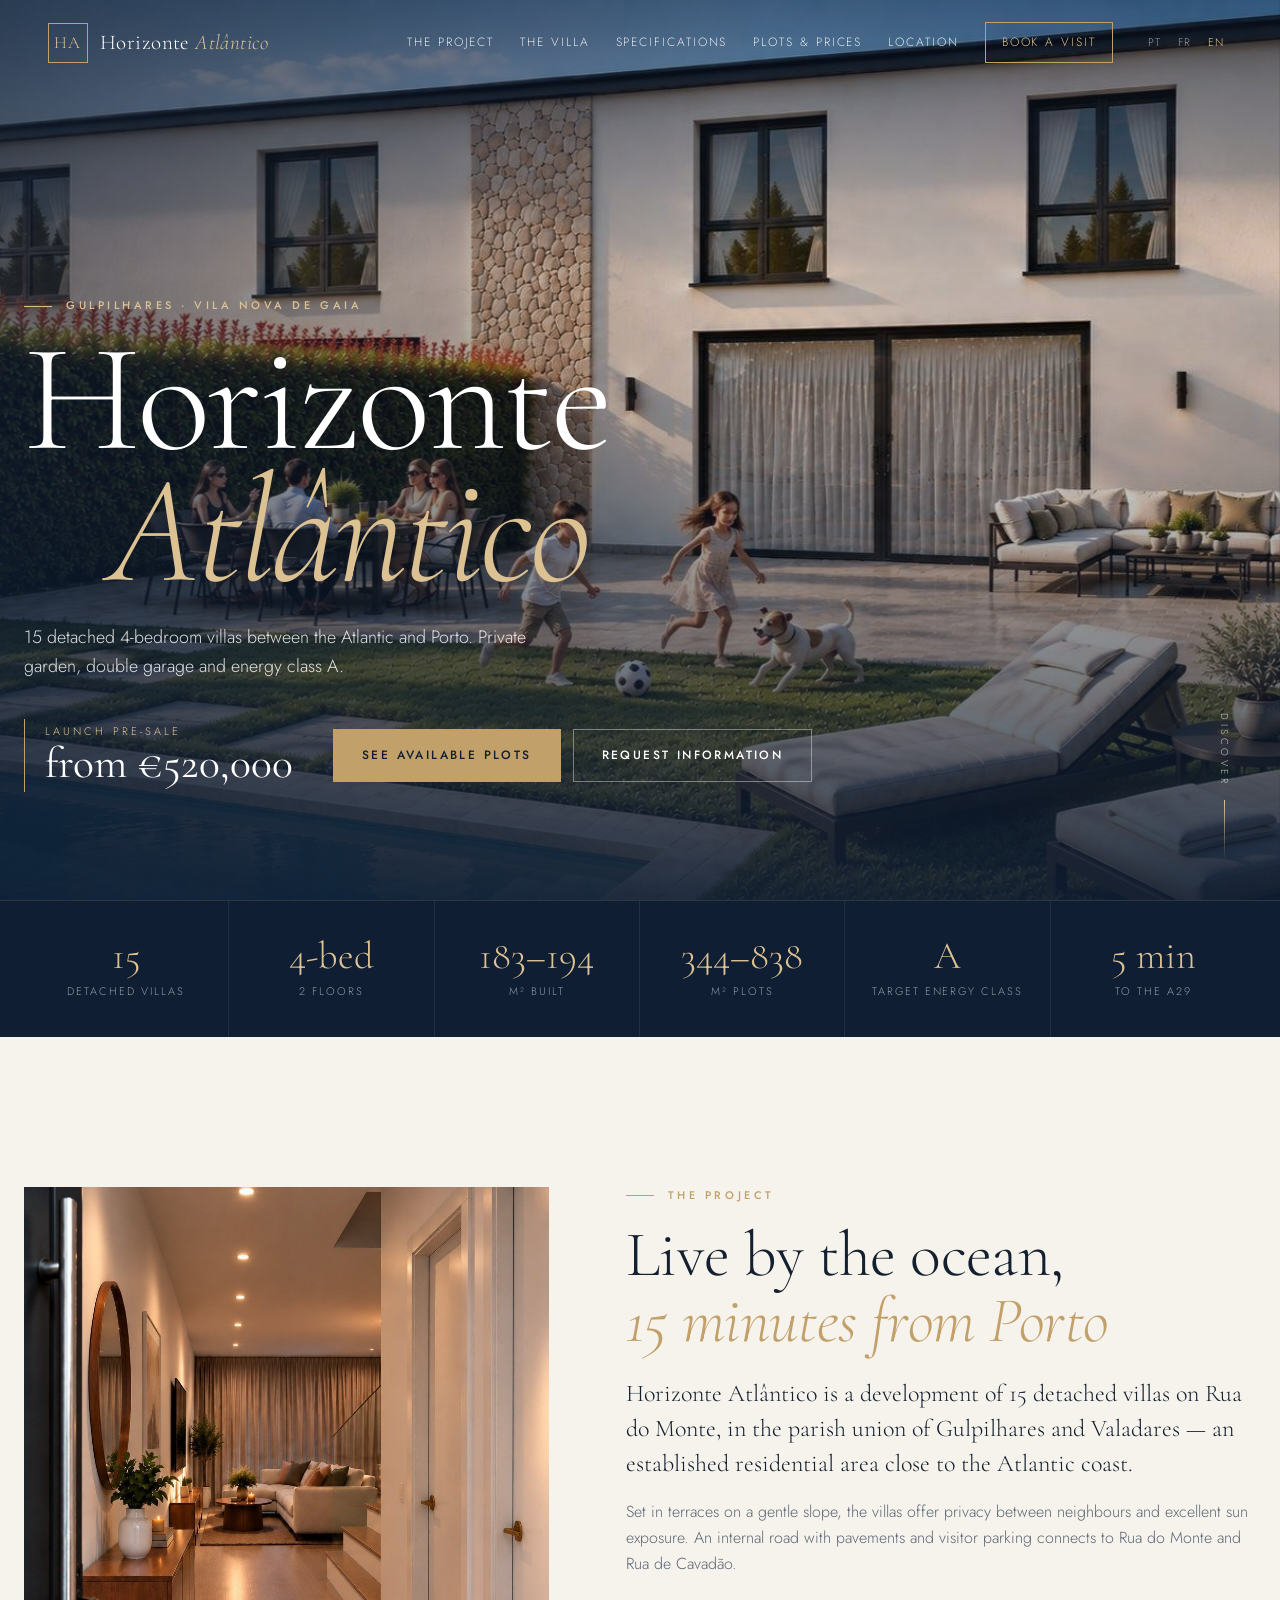
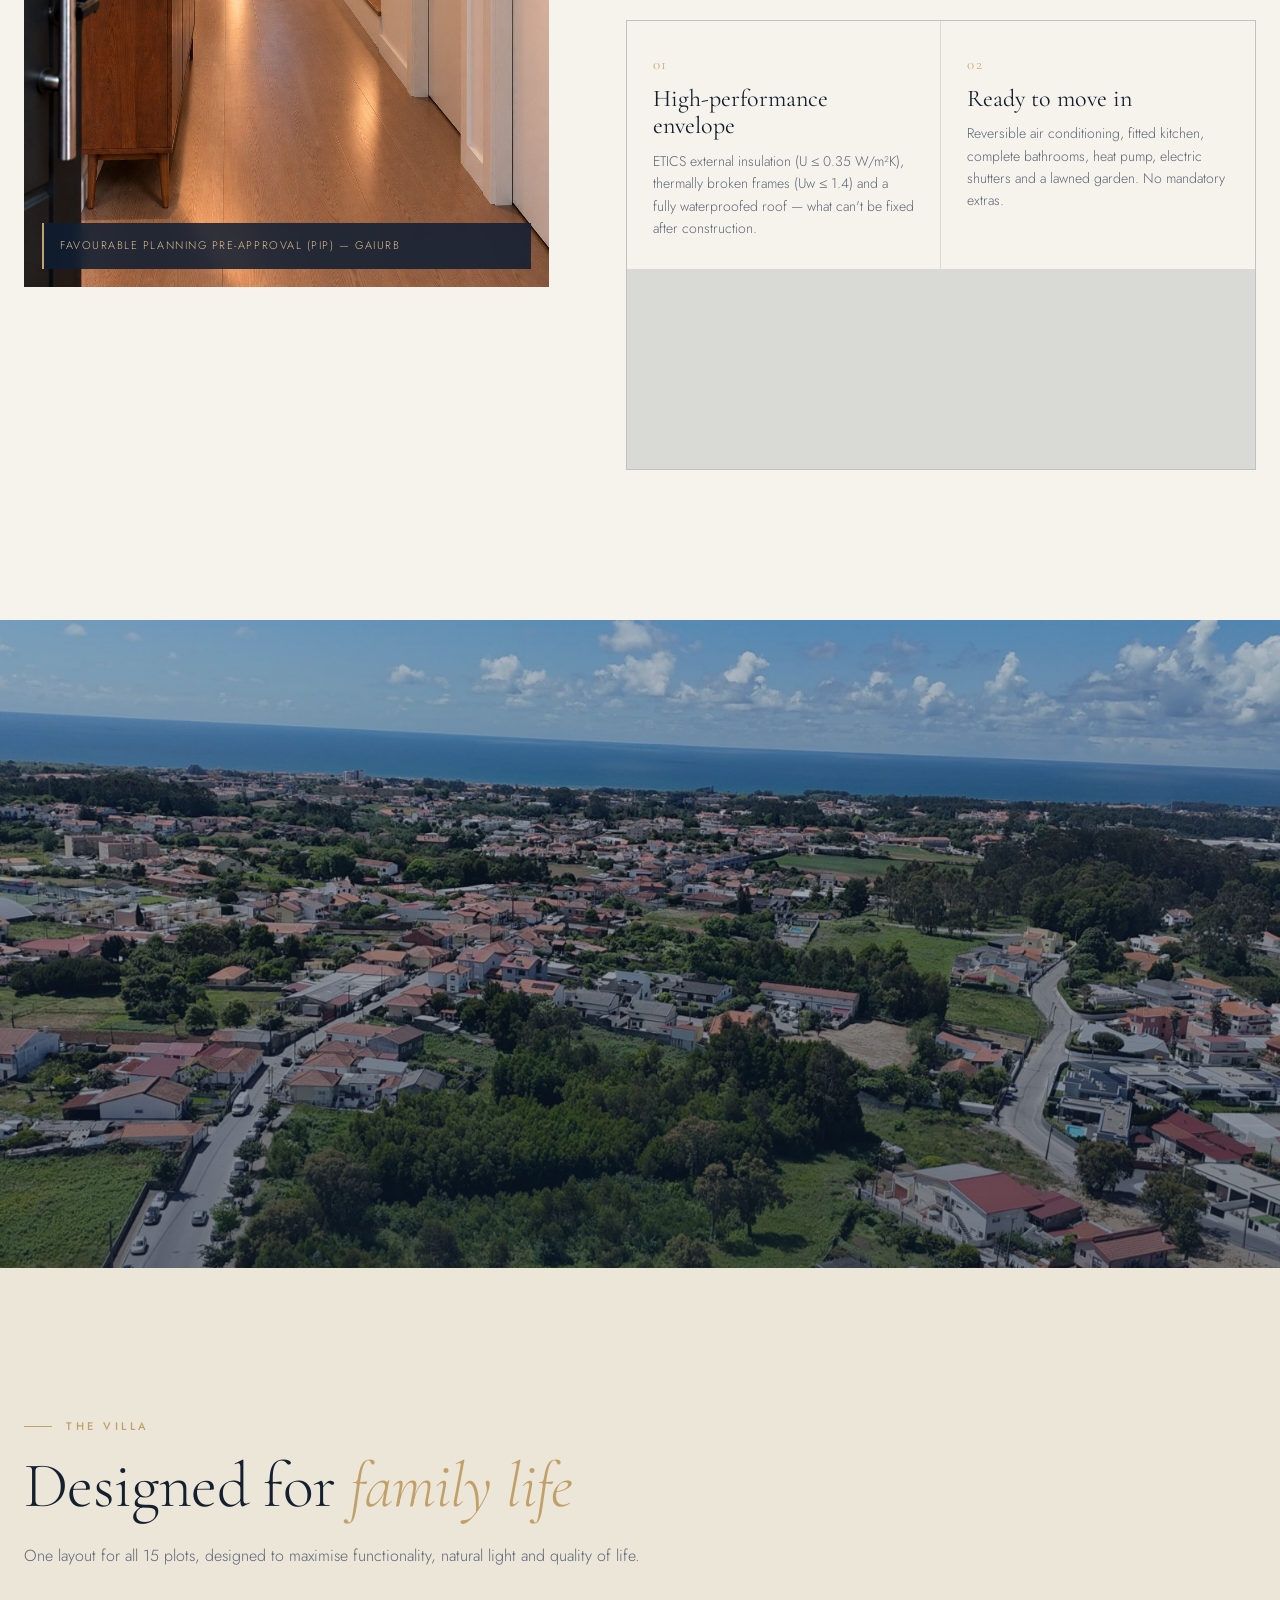
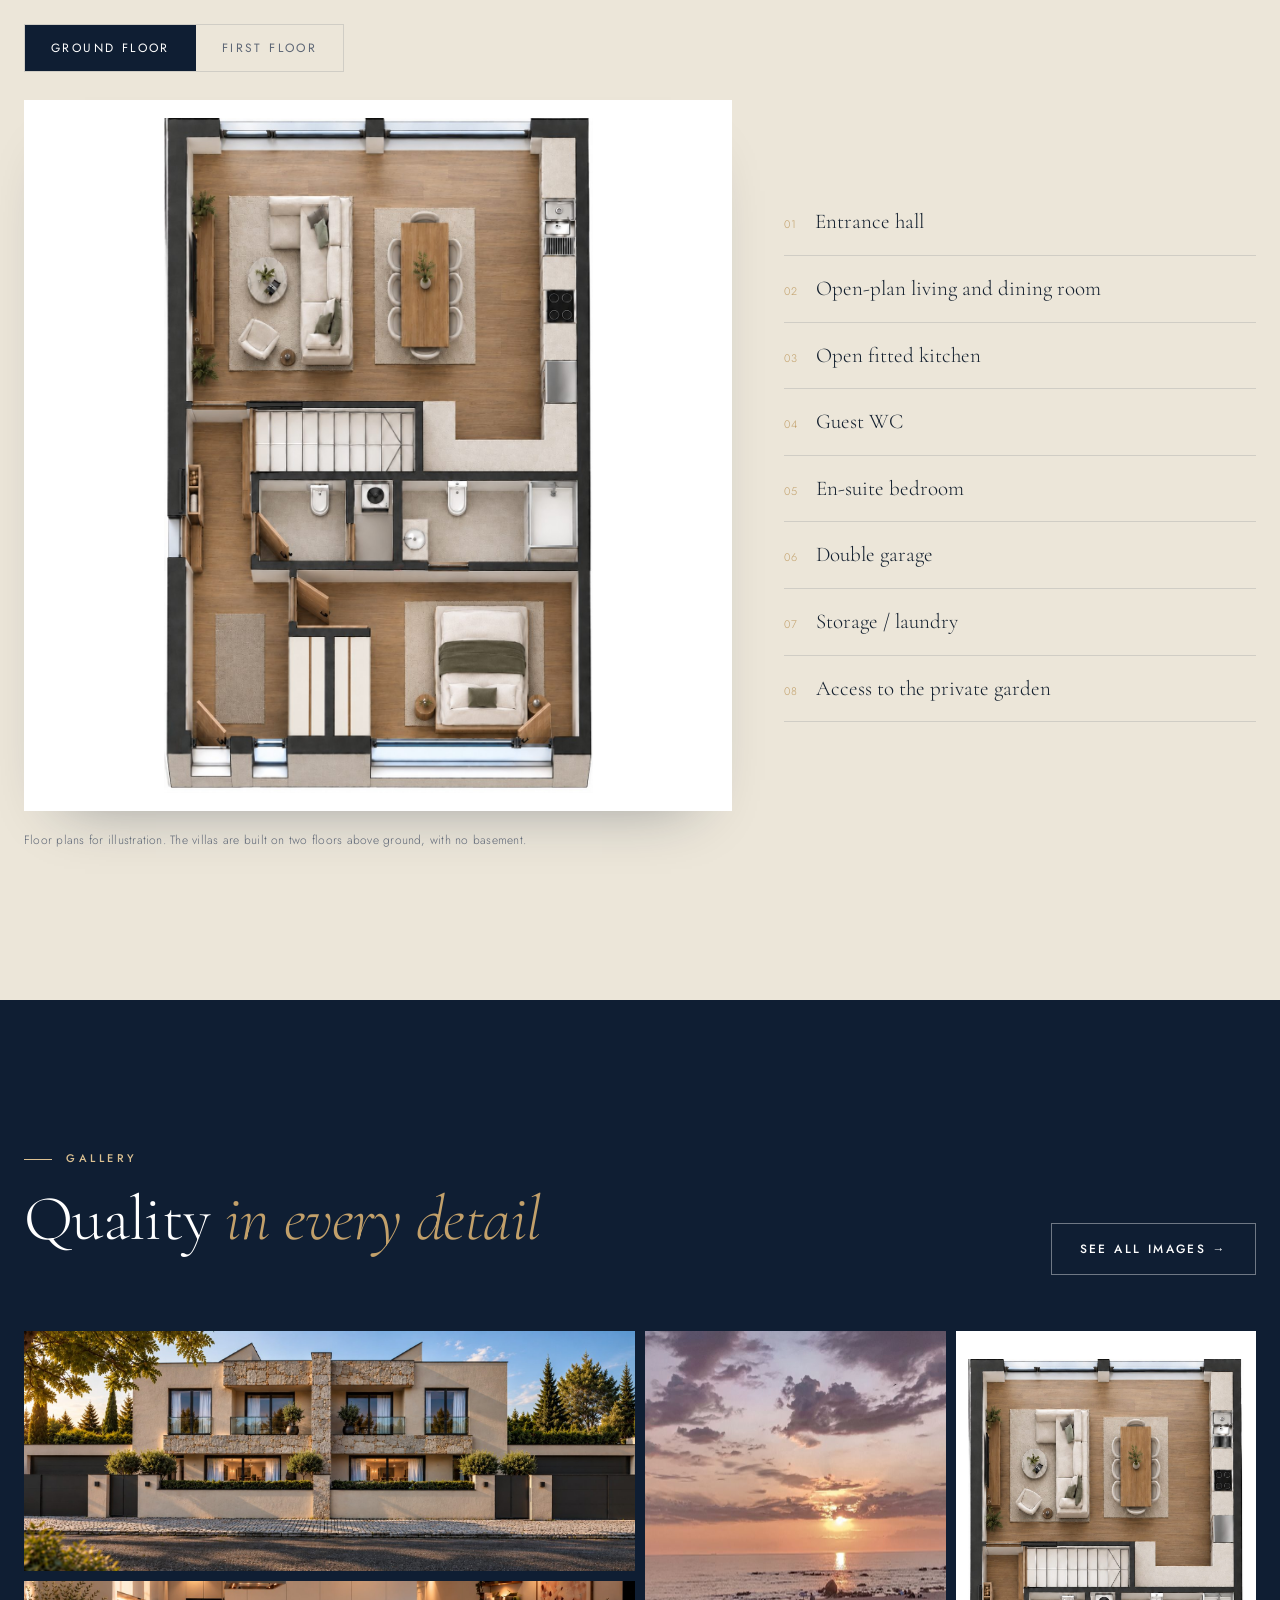
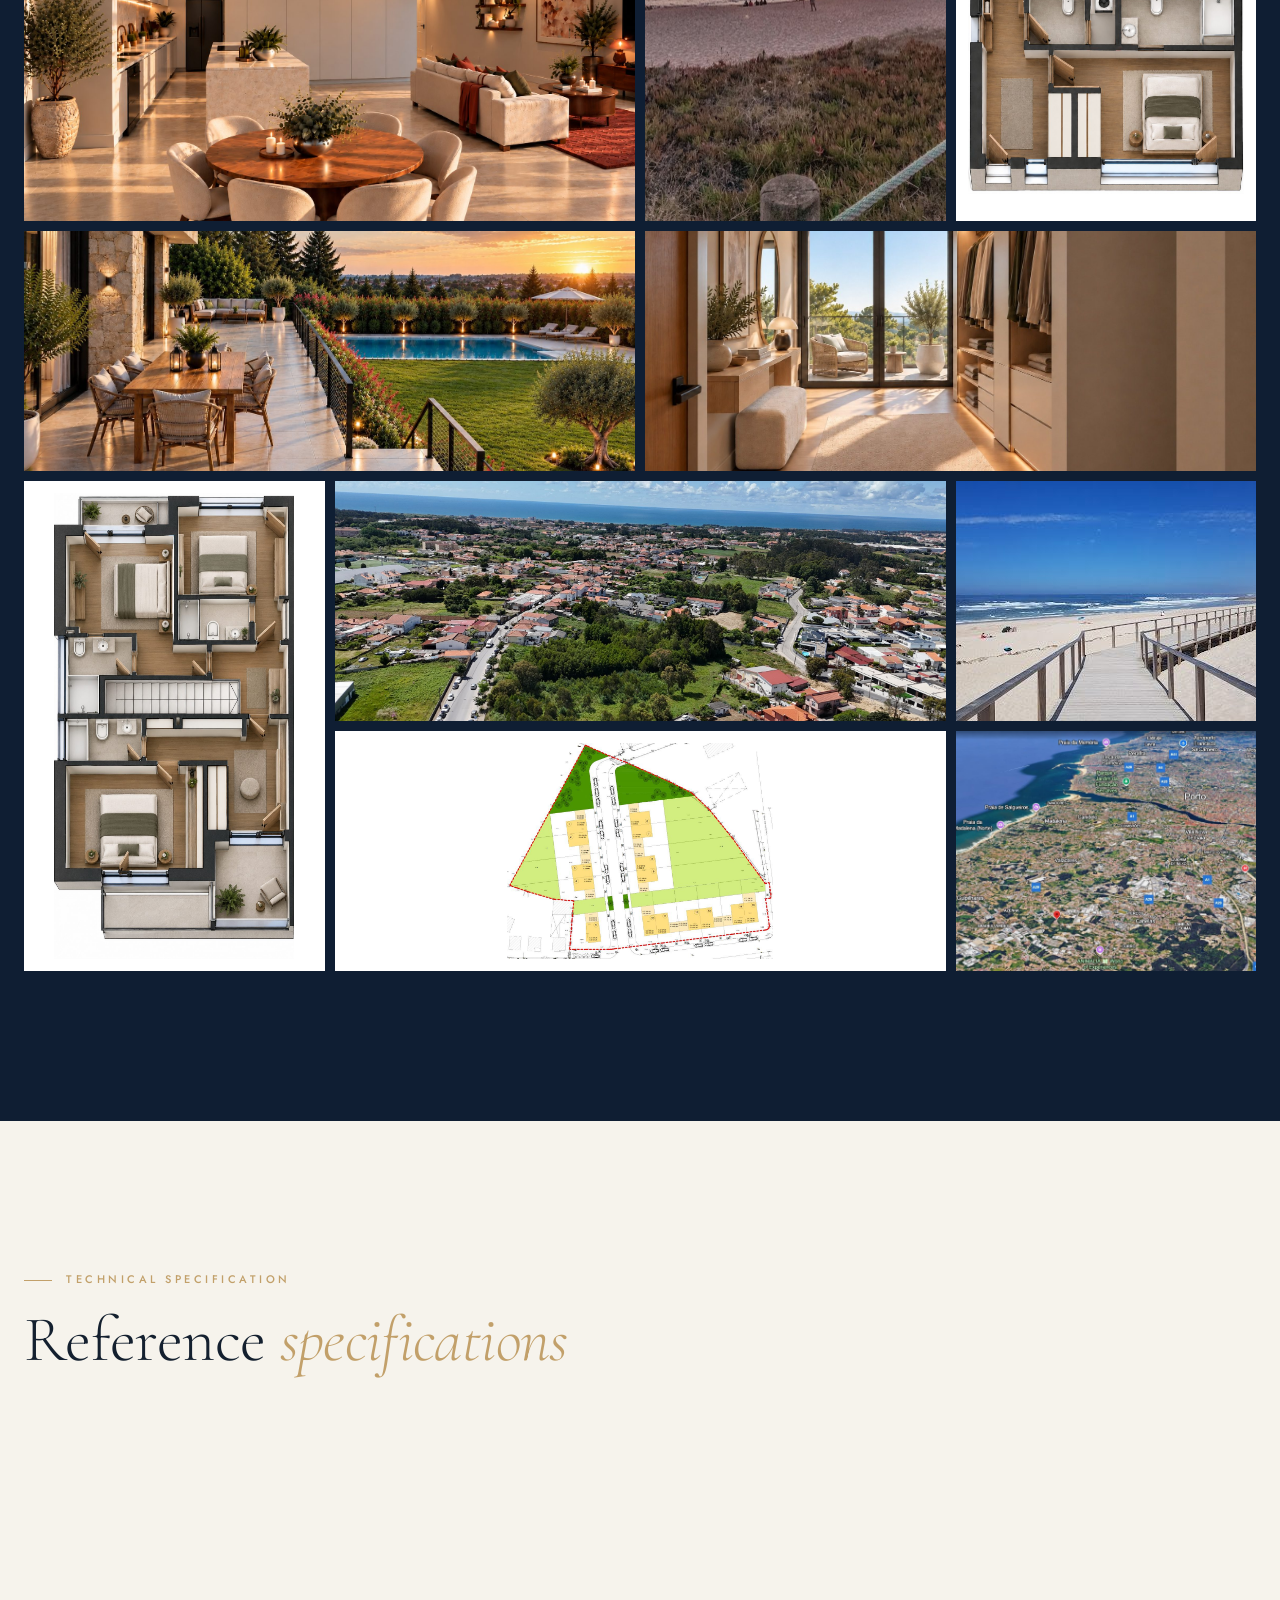
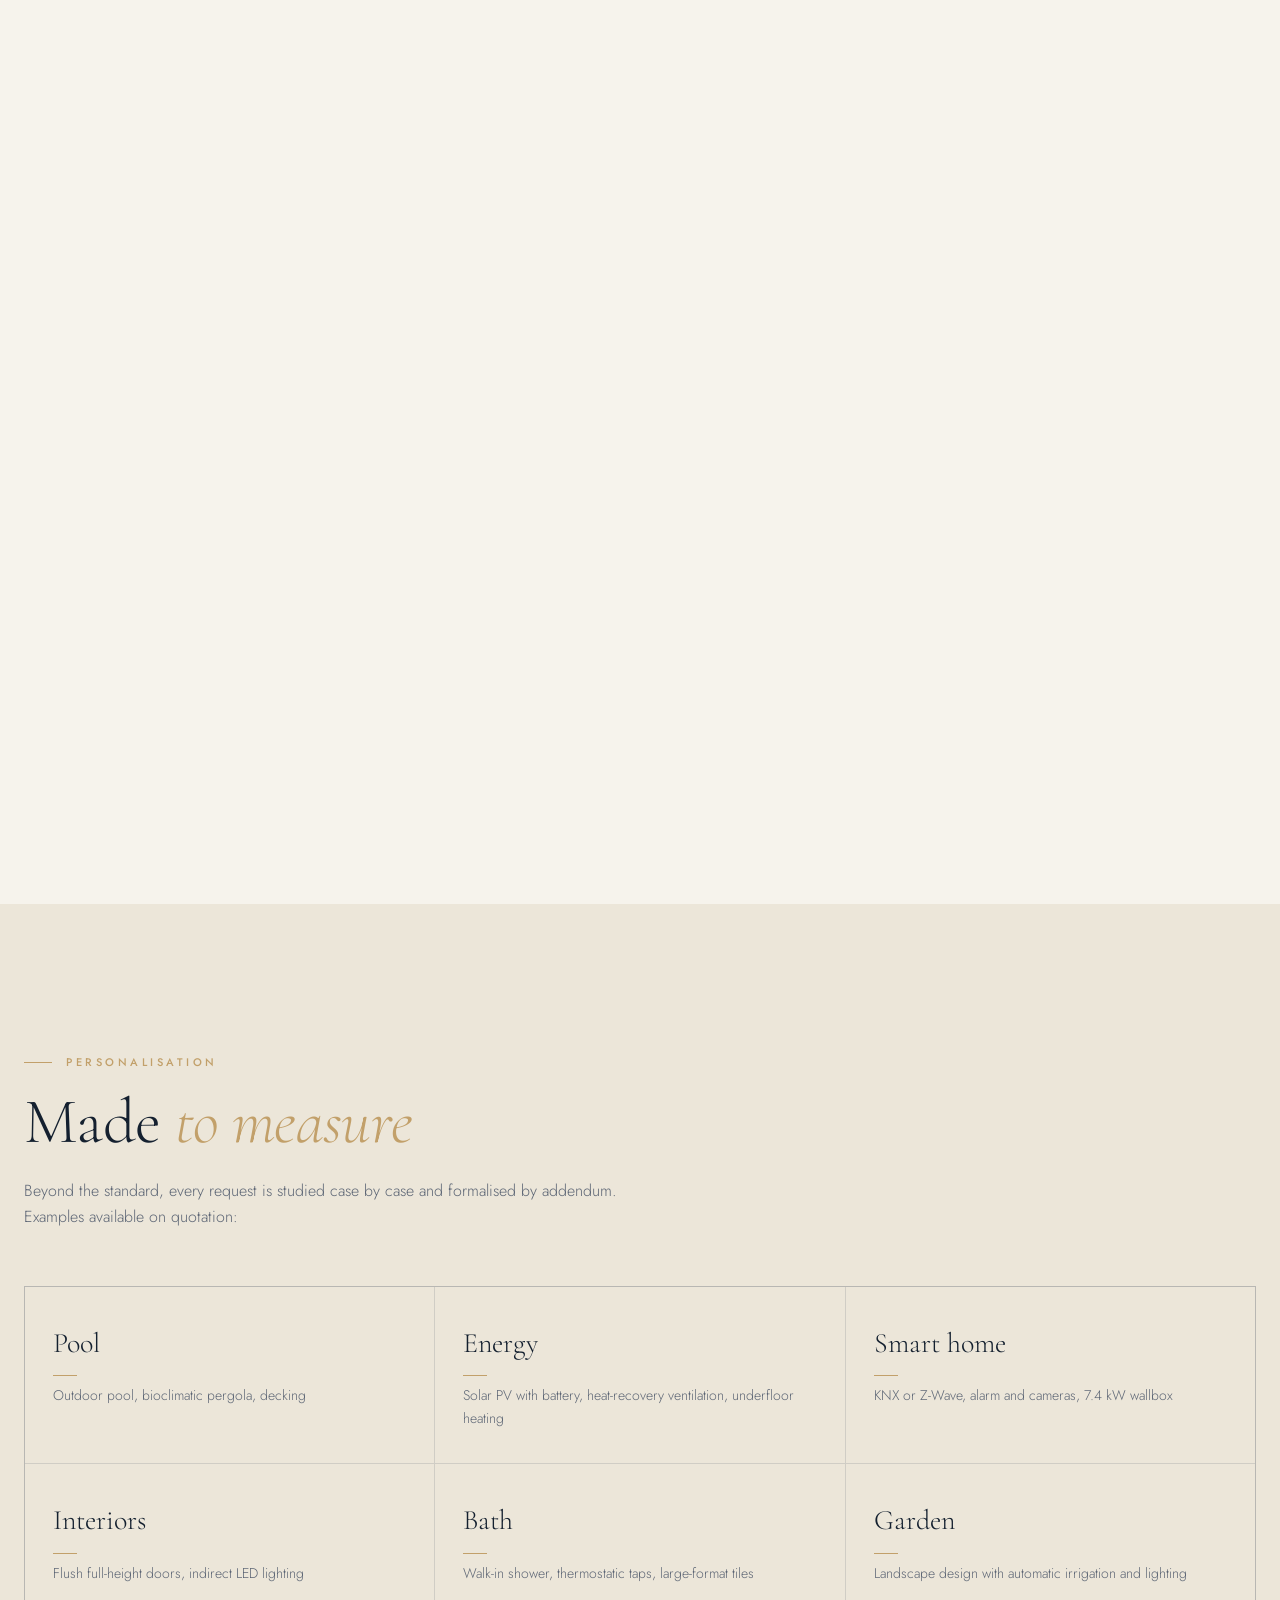
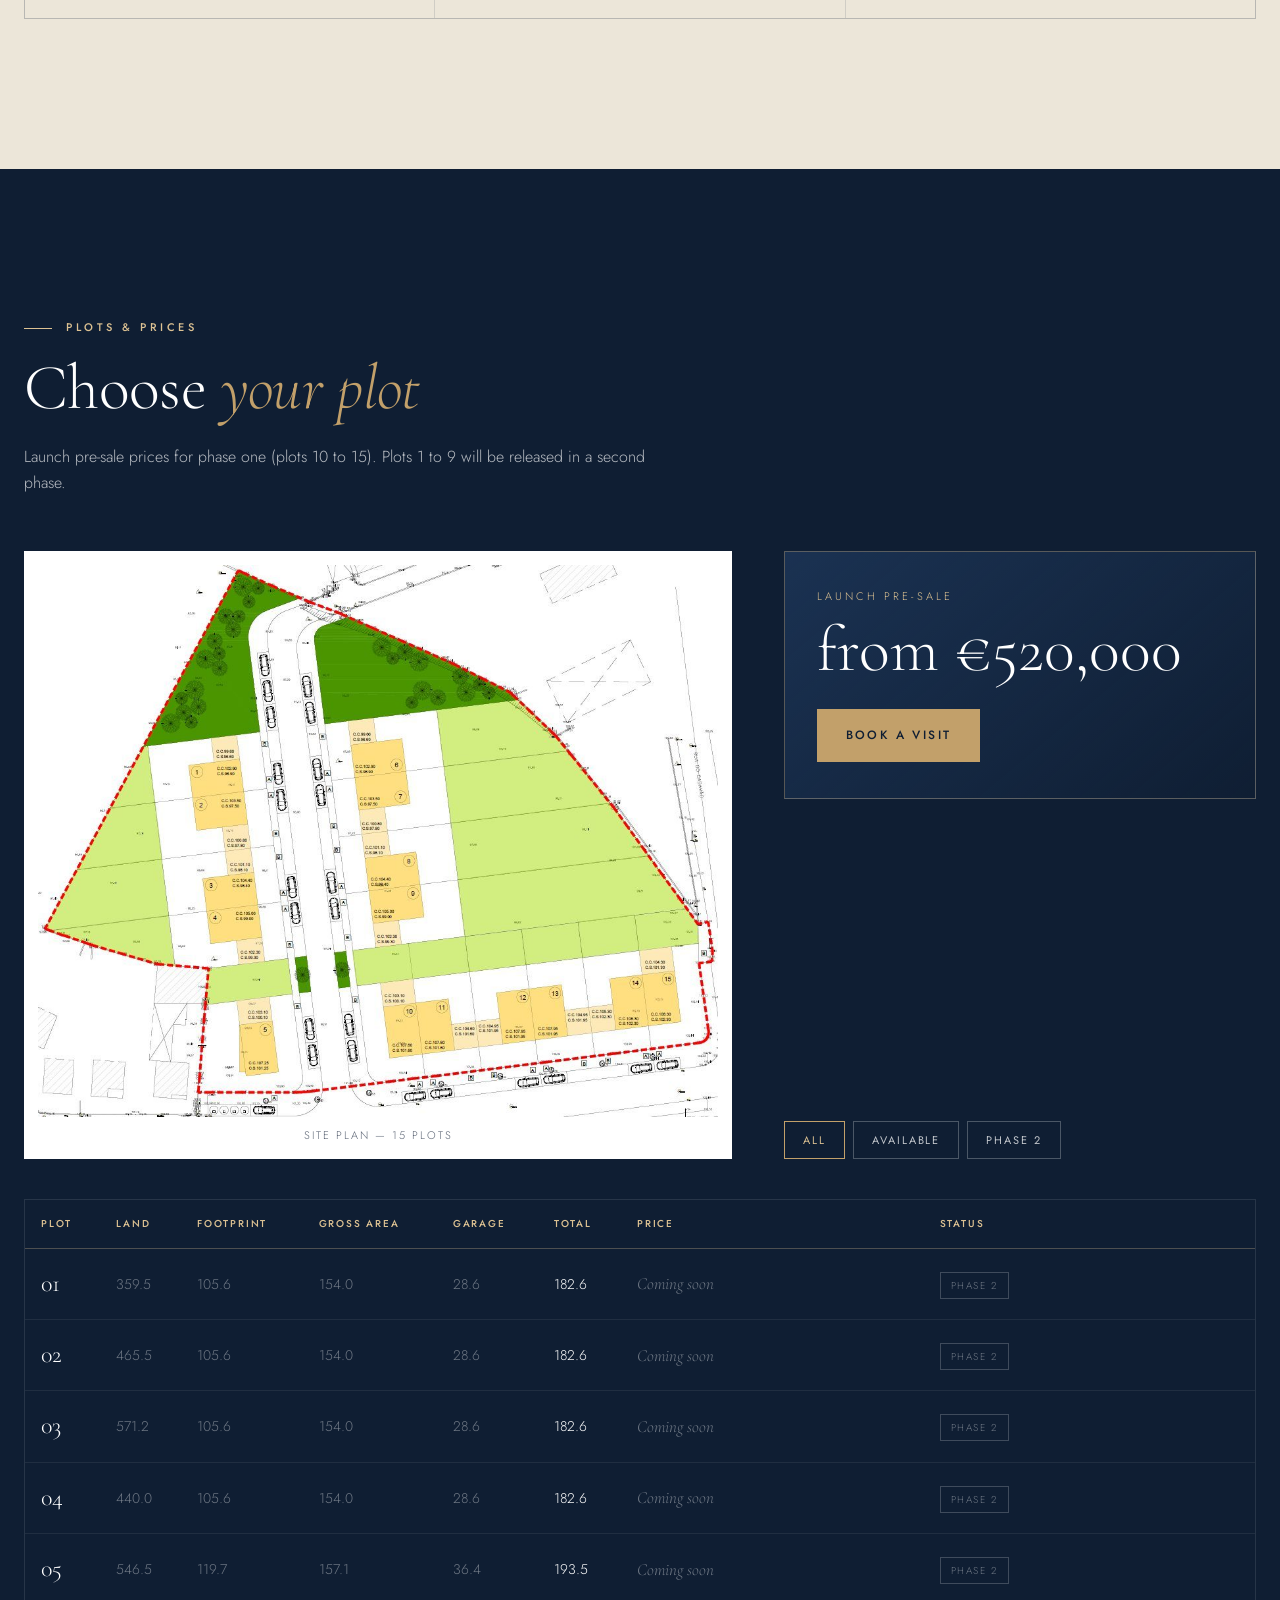
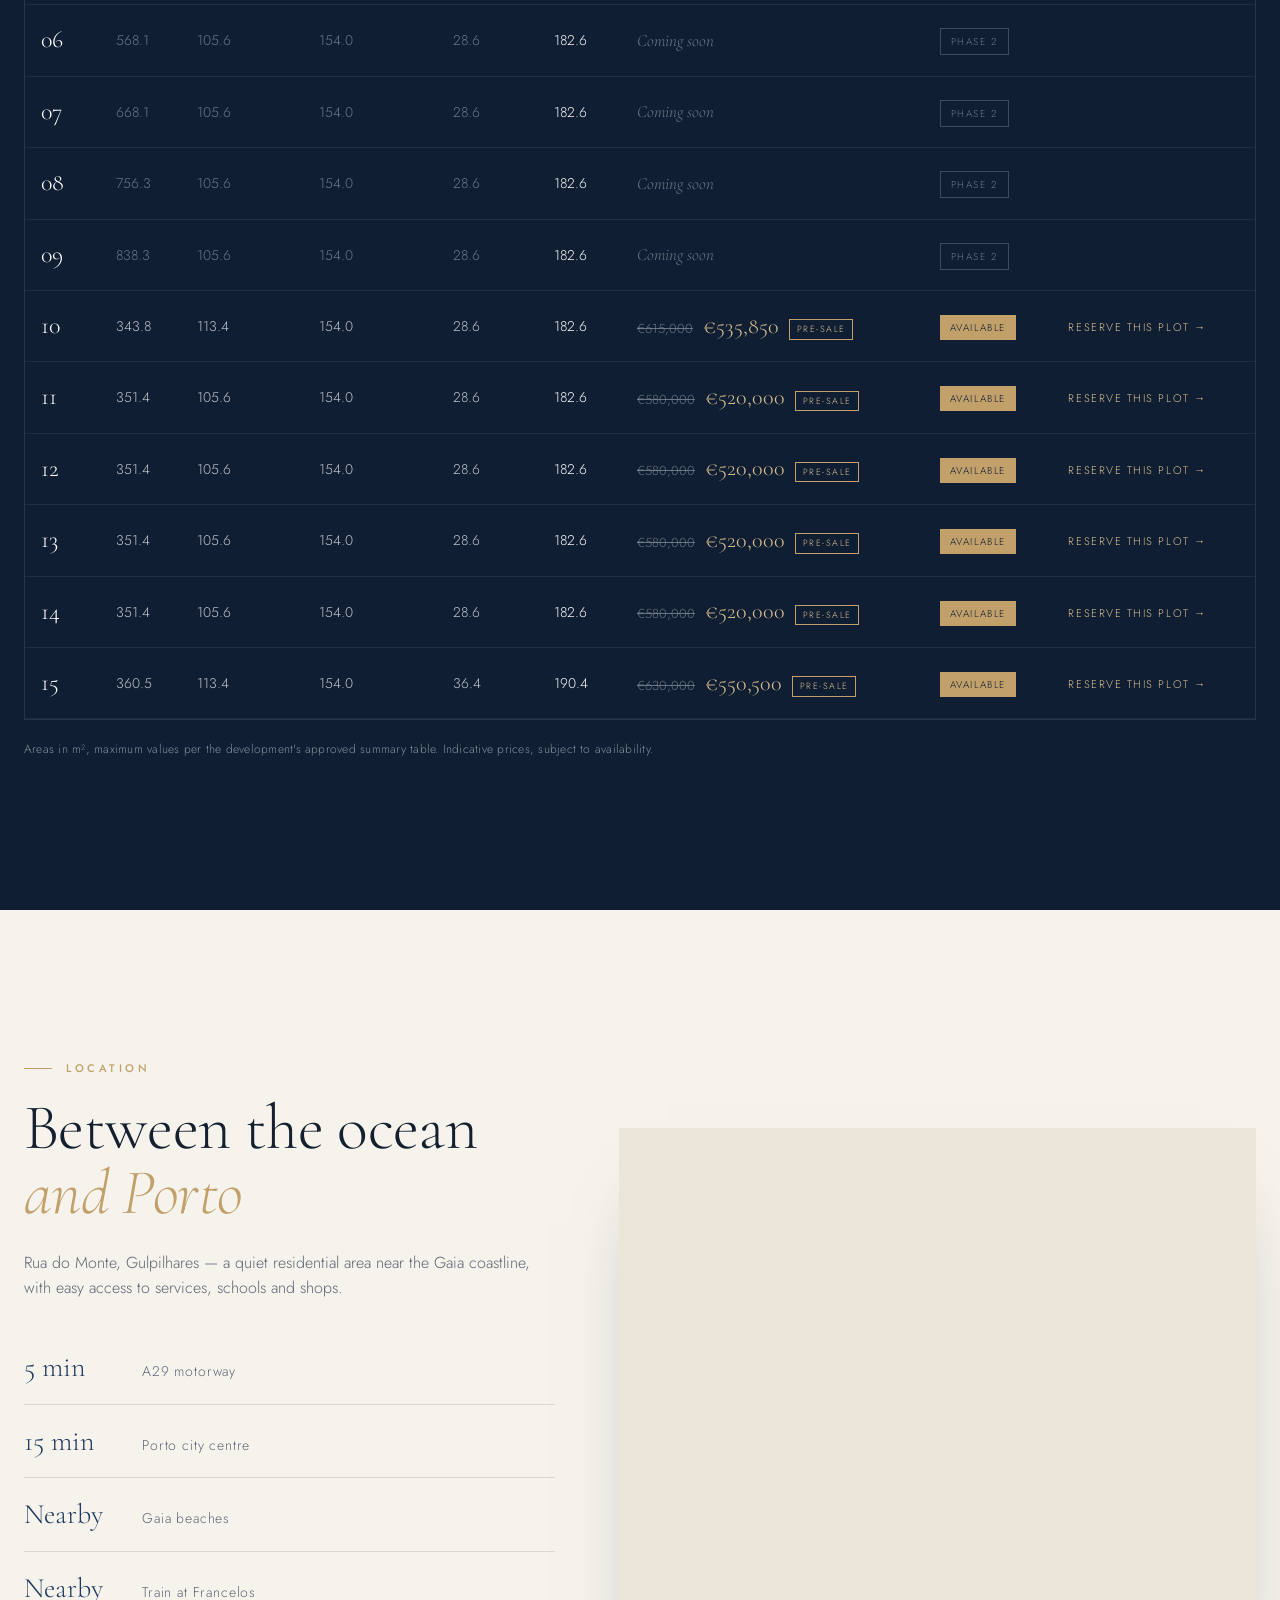
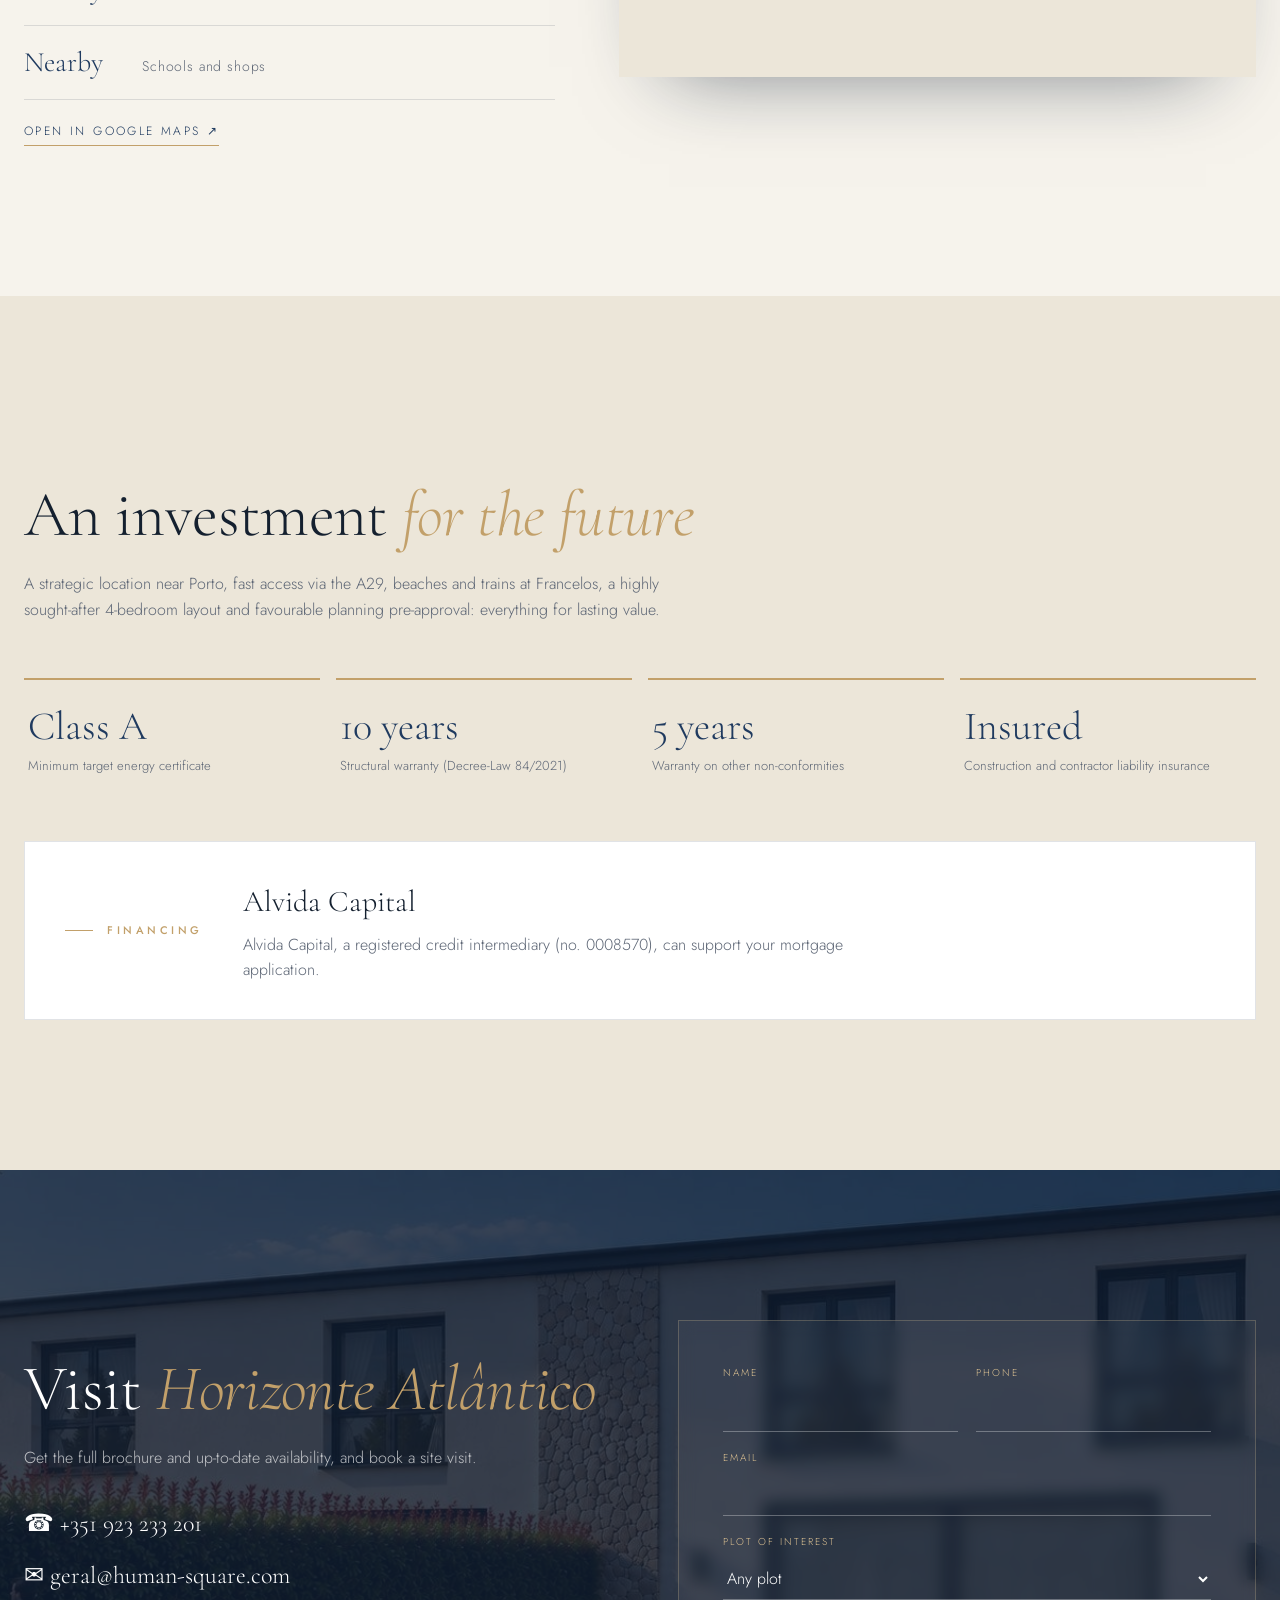
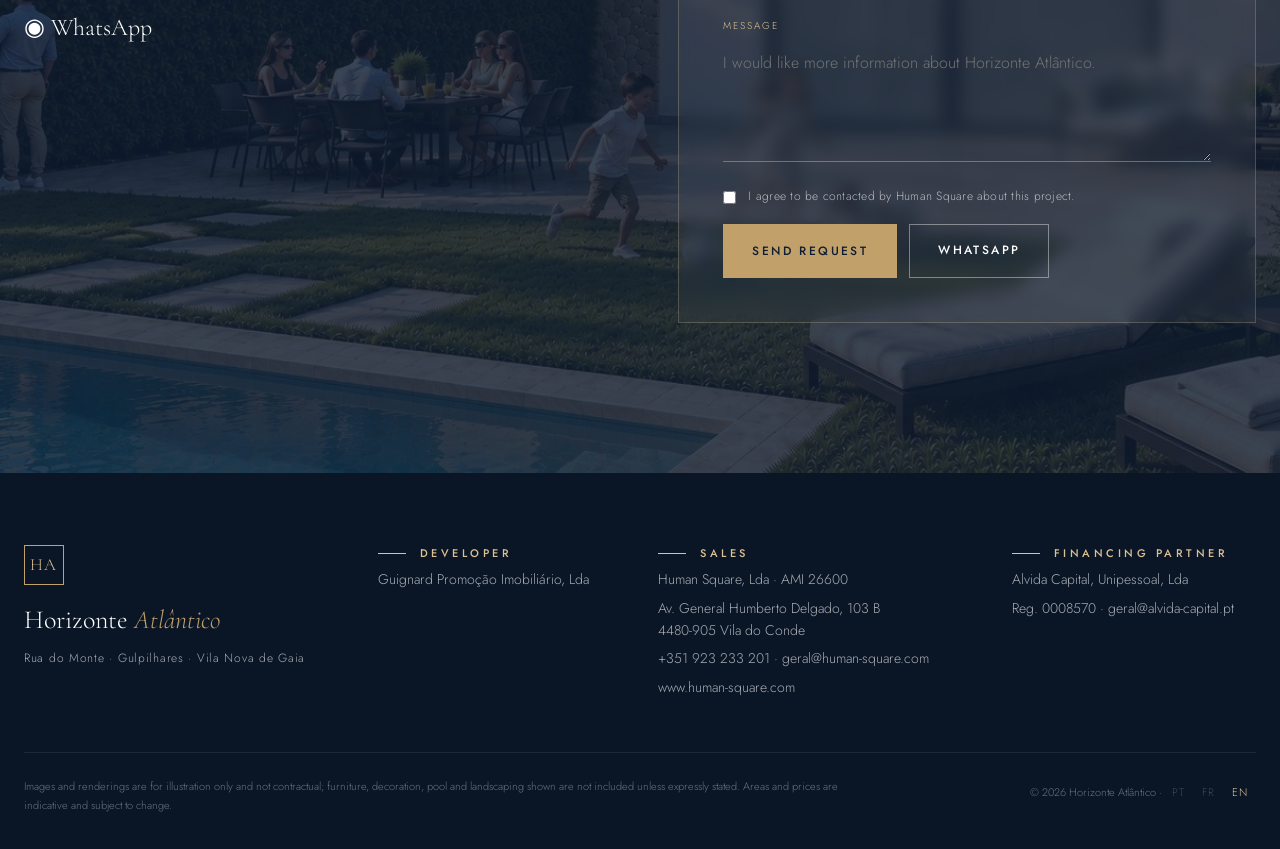
==== commit 0d52b49d: "Horizonte : nouvelle galerie (rendus 3D, plages de Gaia, plans 3D)" ====
--- a/wwwroot/horizonte/index.html
+++ b/wwwroot/horizonte/index.html
@@ -115,11 +115,11 @@
     </div>
     <div class="plan-wrap reveal">
       <div class="plan" data-pane="rc">
-        <figure class="plan-img" data-i="5"><img src="img/planta_rc.jpg" alt="Planta do rés-do-chão" loading="lazy" /></figure>
+        <figure class="plan-img" data-i="4"><img src="img/planta_3d_b.jpg" alt="Planta do rés-do-chão" loading="lazy" /></figure>
         <ul class="plan-list"><li>Hall de entrada</li><li>Sala de estar e jantar em open space</li><li>Cozinha equipada em open space</li><li>Instalação sanitária de serviço</li><li>Suite com casa de banho</li><li>Garagem para 2 carros</li><li>Arrumos / lavandaria</li><li>Acesso ao jardim privativo (logradouro)</li></ul>
       </div>
       <div class="plan" data-pane="p1" hidden>
-        <figure class="plan-img" data-i="6"><img src="img/planta_piso1.jpg" alt="Planta do piso 1" loading="lazy" /></figure>
+        <figure class="plan-img" data-i="6"><img src="img/planta_3d_a.jpg" alt="Planta do piso 1" loading="lazy" /></figure>
         <ul class="plan-list"><li>Suite principal com closet e casa de banho privativa</li><li>Dois quartos com roupeiros embutidos</li><li>Casa de banho de apoio aos quartos</li><li>Varanda ou terraço, consoante a orientação do lote</li></ul>
       </div>
     </div>
@@ -137,7 +137,7 @@
       </div>
       <button class="btn btn-ghost reveal" data-open="0">Ver todas as imagens →</button>
     </div>
-    <div class="gal"><figure class="gi g-wide reveal" data-i="0"><img src="img/jardim_piscina.jpg" alt="Jardim e piscina" loading="lazy" /></figure><figure class="gi g-tall reveal" data-i="1"><img src="img/hall_noite.jpg" alt="Hall de entrada e sala" loading="lazy" /></figure><figure class="gi  reveal" data-i="2"><img src="img/suite.jpg" alt="Suite" loading="lazy" /></figure><figure class="gi g-tall reveal" data-i="3"><img src="img/corredor.jpg" alt="Corredor" loading="lazy" /></figure><figure class="gi g-wide reveal" data-i="4"><img src="img/terreno_mar.jpg" alt="Vista aérea do terreno com o oceano" loading="lazy" /></figure><figure class="gi g-plan reveal" data-i="5"><img src="img/planta_rc.jpg" alt="Planta do rés-do-chão" loading="lazy" /></figure><figure class="gi g-plan reveal" data-i="6"><img src="img/planta_piso1.jpg" alt="Planta do piso 1" loading="lazy" /></figure><figure class="gi g-plan reveal" data-i="7"><img src="img/implantacao.jpg" alt="Planta de implantação" loading="lazy" /></figure><figure class="gi  reveal" data-i="8"><img src="img/localizacao.jpg" alt="Localização Gulpilhares" loading="lazy" /></figure></div>
+    <div class="gal"><figure class="gi g-wide reveal" data-i="0"><img src="img/duplex_entardecer.jpg" alt="Moradias geminadas ao entardecer" loading="lazy" /></figure><figure class="gi g-tall reveal" data-i="1"><img src="img/praia_gaia.jpg" alt="Pôr do sol nas praias de Gaia" loading="lazy" /></figure><figure class="gi g-wide reveal" data-i="2"><img src="img/sala_cozinha_dourada.jpg" alt="Sala e cozinha em open space" loading="lazy" /></figure><figure class="gi g-wide reveal" data-i="3"><img src="img/terraco_por_do_sol.jpg" alt="Terraço com vista para o jardim e a piscina ao pôr do sol" loading="lazy" /></figure><figure class="gi g-plan g-tall reveal" data-i="4"><img src="img/planta_3d_b.jpg" alt="Planta do rés-do-chão" loading="lazy" /></figure><figure class="gi g-wide reveal" data-i="5"><img src="img/vista_whatsapp.jpg" alt="Suite com closet e acesso ao exterior" loading="lazy" /></figure><figure class="gi g-plan g-tall reveal" data-i="6"><img src="img/planta_3d_a.jpg" alt="Planta do piso 1" loading="lazy" /></figure><figure class="gi g-wide reveal" data-i="7"><img src="img/terreno_mar.jpg" alt="Vista aérea do terreno com o oceano" loading="lazy" /></figure><figure class="gi  reveal" data-i="8"><img src="img/praias_gaia.jpg" alt="Passadiços e praias de Vila Nova de Gaia" loading="lazy" /></figure><figure class="gi g-plan g-wide reveal" data-i="9"><img src="img/implantacao.jpg" alt="Planta de implantação" loading="lazy" /></figure><figure class="gi  reveal" data-i="10"><img src="img/localizacao.jpg" alt="Localização Gulpilhares" loading="lazy" /></figure></div>
   </div>
 </section>
 
@@ -179,7 +179,7 @@
       <p class="txt light reveal">Preços de pré-venda de lançamento para a primeira fase (lotes 10 a 15). Os lotes 1 a 9 serão comercializados numa segunda fase.</p>
     </div>
     <div class="lots-grid">
-      <figure class="lots-plan reveal" data-i="7"><img src="img/implantacao.jpg" alt="Planta de implantação" loading="lazy" /><figcaption>Planta de implantação — 15 lotes</figcaption></figure>
+      <figure class="lots-plan reveal" data-i="9"><img src="img/implantacao.jpg" alt="Planta de implantação" loading="lazy" /><figcaption>Planta de implantação — 15 lotes</figcaption></figure>
       <div class="lots-side reveal">
         <div class="presale">
           <span>Pré-venda de lançamento</span>
@@ -303,7 +303,7 @@
   <button class="lb-n" aria-label="next">›</button>
 </div>
 
-<script>window.HA={gal:[{"src": "img/jardim_piscina.jpg", "alt": "Jardim e piscina"}, {"src": "img/hall_noite.jpg", "alt": "Hall de entrada e sala"}, {"src": "img/suite.jpg", "alt": "Suite"}, {"src": "img/corredor.jpg", "alt": "Corredor"}, {"src": "img/terreno_mar.jpg", "alt": "Vista aérea do terreno com o oceano"}, {"src": "img/planta_rc.jpg", "alt": "Planta do rés-do-chão"}, {"src": "img/planta_piso1.jpg", "alt": "Planta do piso 1"}, {"src": "img/implantacao.jpg", "alt": "Planta de implantação"}, {"src": "img/localizacao.jpg", "alt": "Localização Gulpilhares"}],t:{"ok": "Obrigado! A sua aplicação de email foi aberta com o pedido — basta enviar.", "subject": "Pedido de informação — Horizonte Atlântico", "lot": "Lote", "name": "Nome", "email": "Email", "phone": "Telefone", "lang": "pt"},email:"geral@human-square.com",wa:"351923233201"};</script>
+<script>window.HA={gal:[{"src": "img/duplex_entardecer.jpg", "alt": "Moradias geminadas ao entardecer"}, {"src": "img/praia_gaia.jpg", "alt": "Pôr do sol nas praias de Gaia"}, {"src": "img/sala_cozinha_dourada.jpg", "alt": "Sala e cozinha em open space"}, {"src": "img/terraco_por_do_sol.jpg", "alt": "Terraço com vista para o jardim e a piscina ao pôr do sol"}, {"src": "img/planta_3d_b.jpg", "alt": "Planta do rés-do-chão"}, {"src": "img/vista_whatsapp.jpg", "alt": "Suite com closet e acesso ao exterior"}, {"src": "img/planta_3d_a.jpg", "alt": "Planta do piso 1"}, {"src": "img/terreno_mar.jpg", "alt": "Vista aérea do terreno com o oceano"}, {"src": "img/praias_gaia.jpg", "alt": "Passadiços e praias de Vila Nova de Gaia"}, {"src": "img/implantacao.jpg", "alt": "Planta de implantação"}, {"src": "img/localizacao.jpg", "alt": "Localização Gulpilhares"}],t:{"ok": "Obrigado! A sua aplicação de email foi aberta com o pedido — basta enviar.", "subject": "Pedido de informação — Horizonte Atlântico", "lot": "Lote", "name": "Nome", "email": "Email", "phone": "Telefone", "lang": "pt"},email:"geral@human-square.com",wa:"351923233201"};</script>
 <script src="assets/app.js" defer></script>
 </body>
 </html>
--- a/wwwroot/horizonte/assets/style.css
+++ b/wwwroot/horizonte/assets/style.css
@@ -120,6 +120,7 @@
 .tab.on{background:var(--navy);color:#fff}
 .plan{display:grid;grid-template-columns:3fr 2fr;gap:clamp(24px,4vw,64px);align-items:center}
 .plan-img{background:#fff;padding:18px;box-shadow:0 30px 60px -40px rgba(15,30,51,.45);cursor:zoom-in}
+.plan-img img{display:block;max-height:min(680px,75vh);width:auto;max-width:100%;margin:0 auto}
 .plan[hidden]{display:none}
 .plan-list{list-style:none;counter-reset:c}
 .plan-list li{counter-increment:c;display:flex;gap:18px;align-items:baseline;padding:16px 0;border-bottom:1px solid var(--line);font-family:var(--serif);font-size:21px}
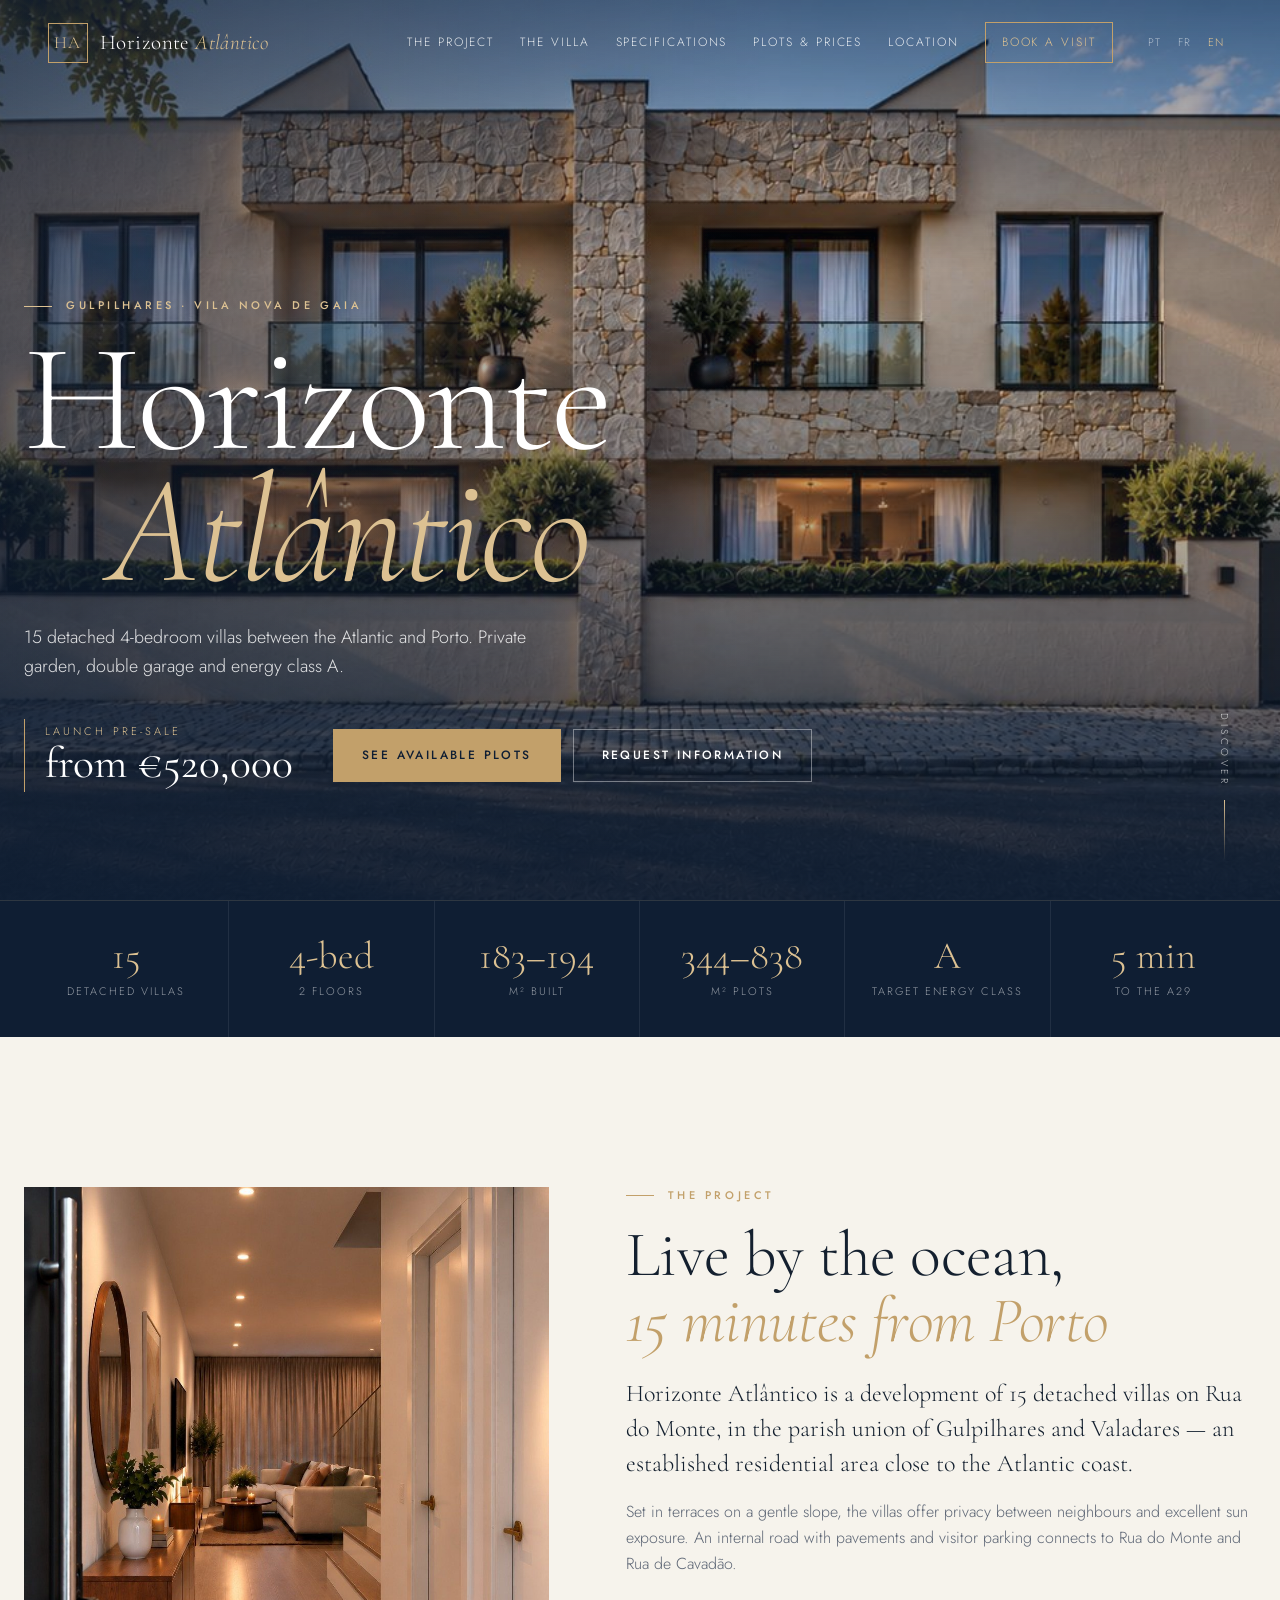
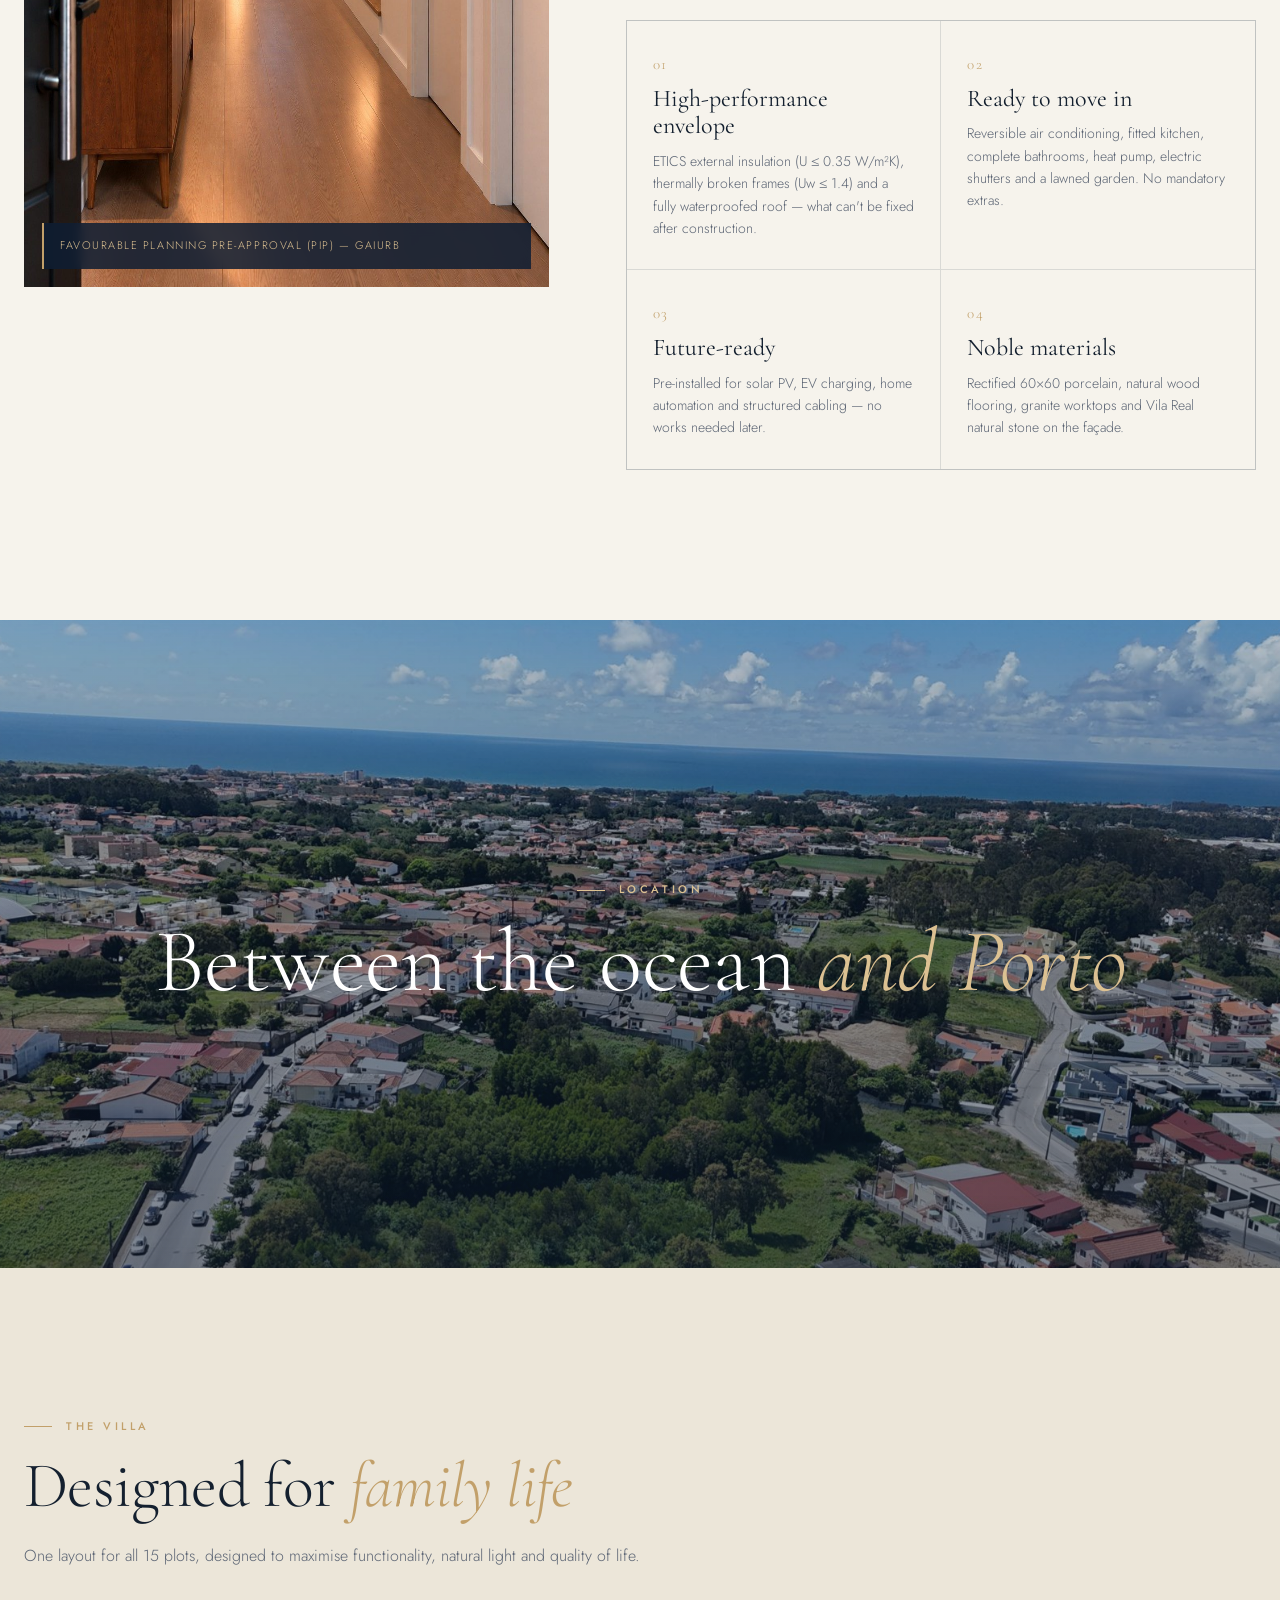
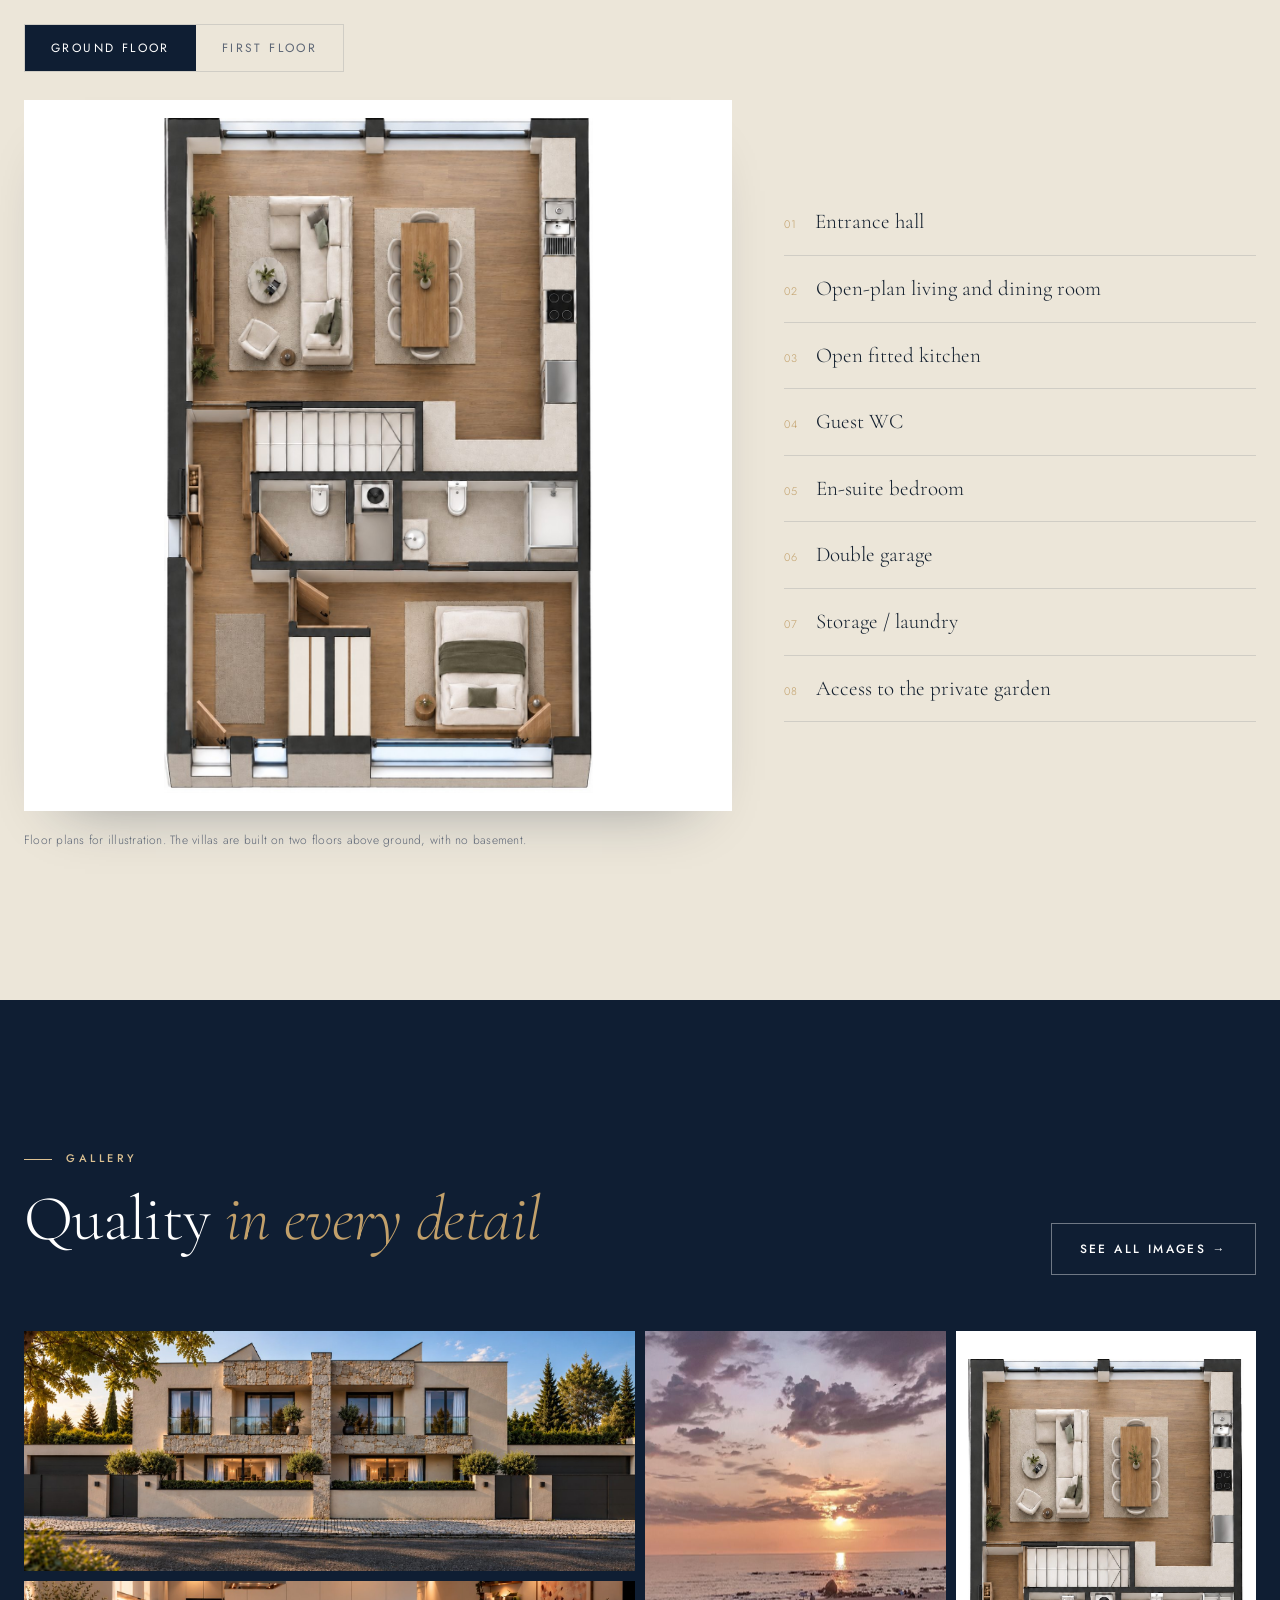
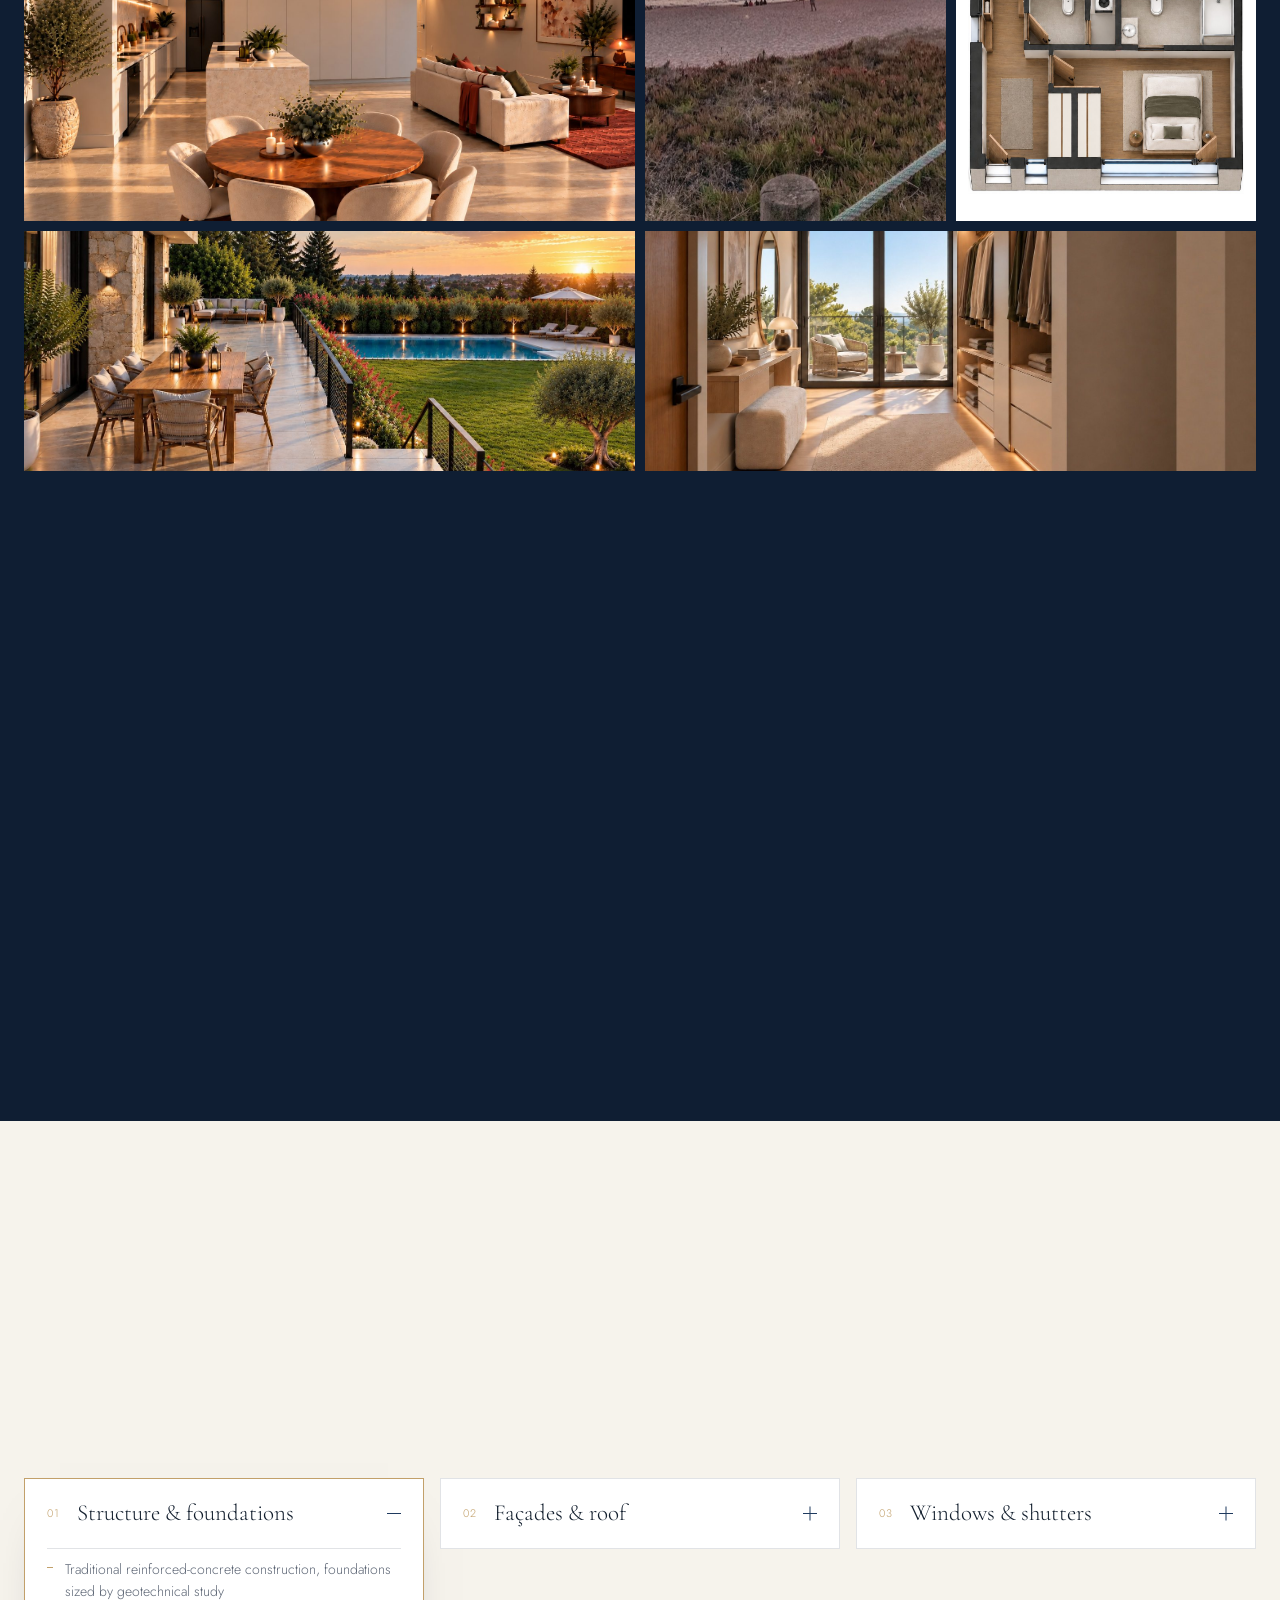
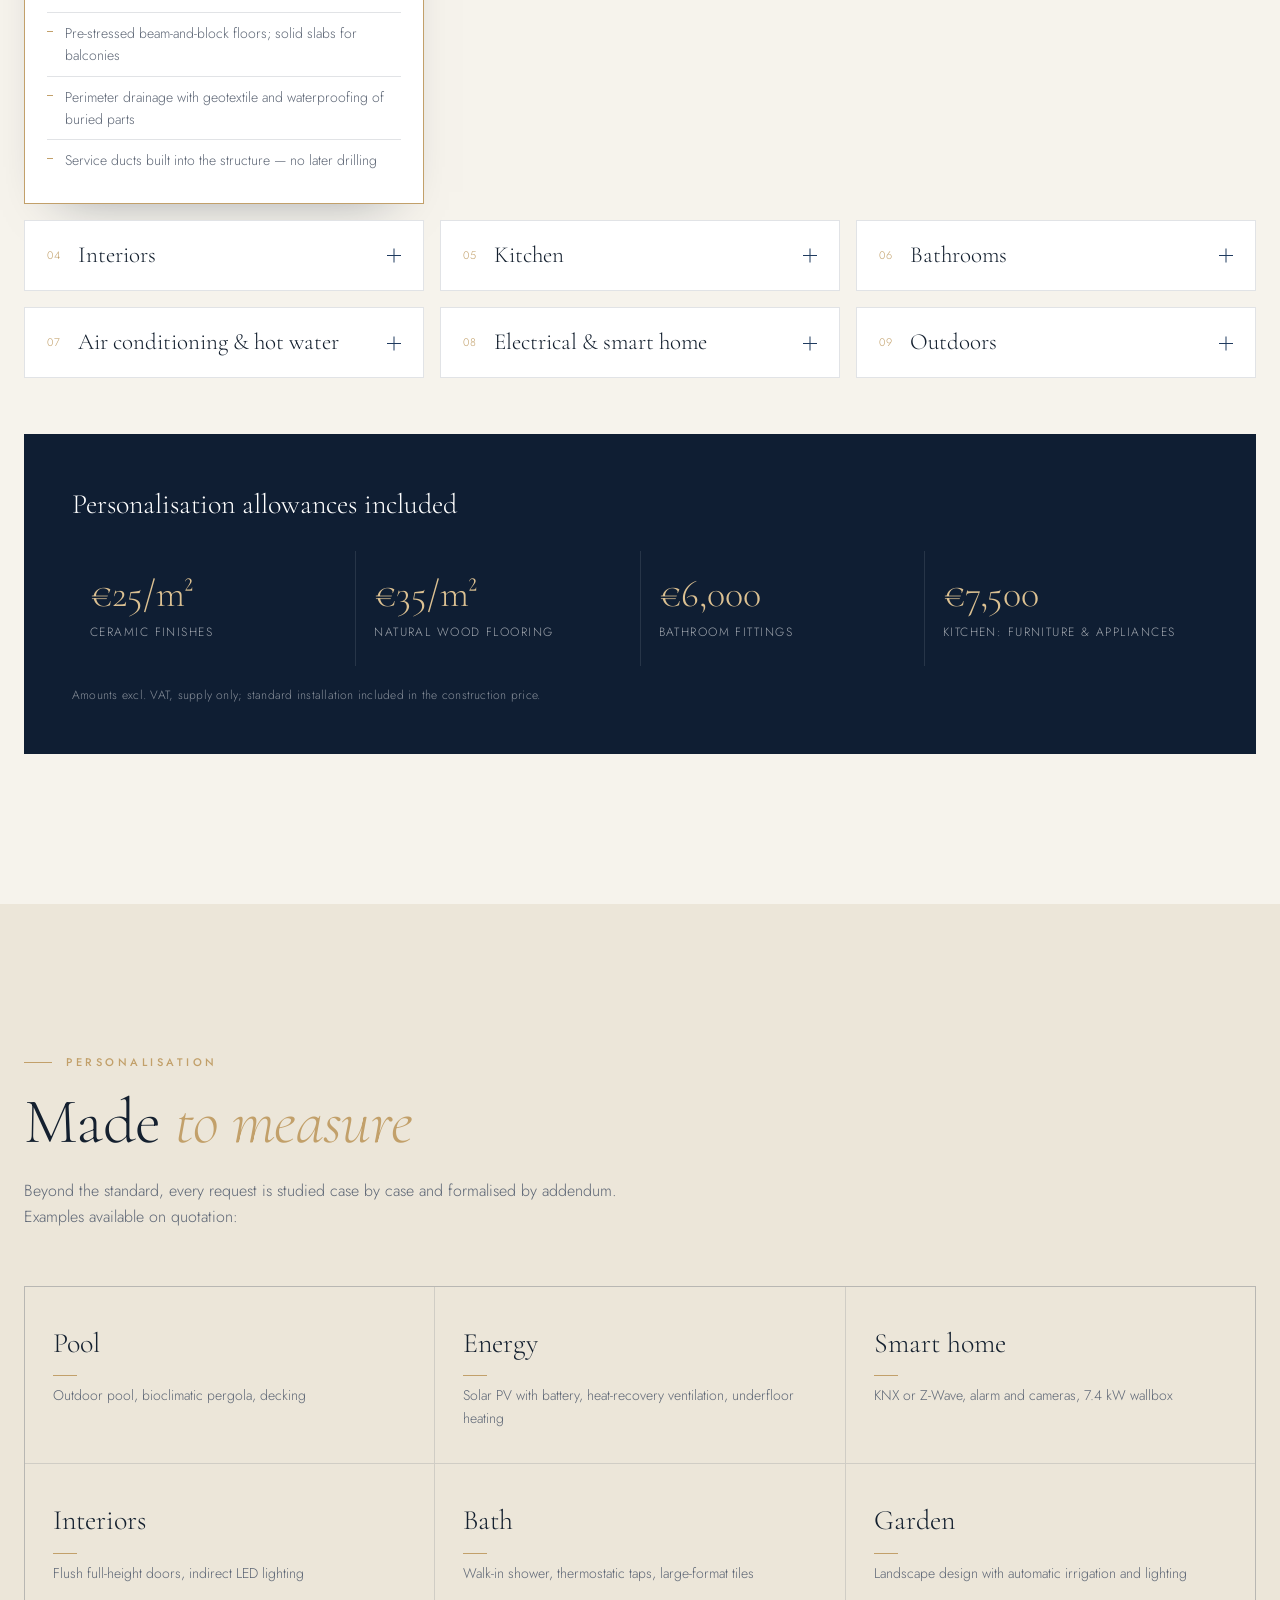
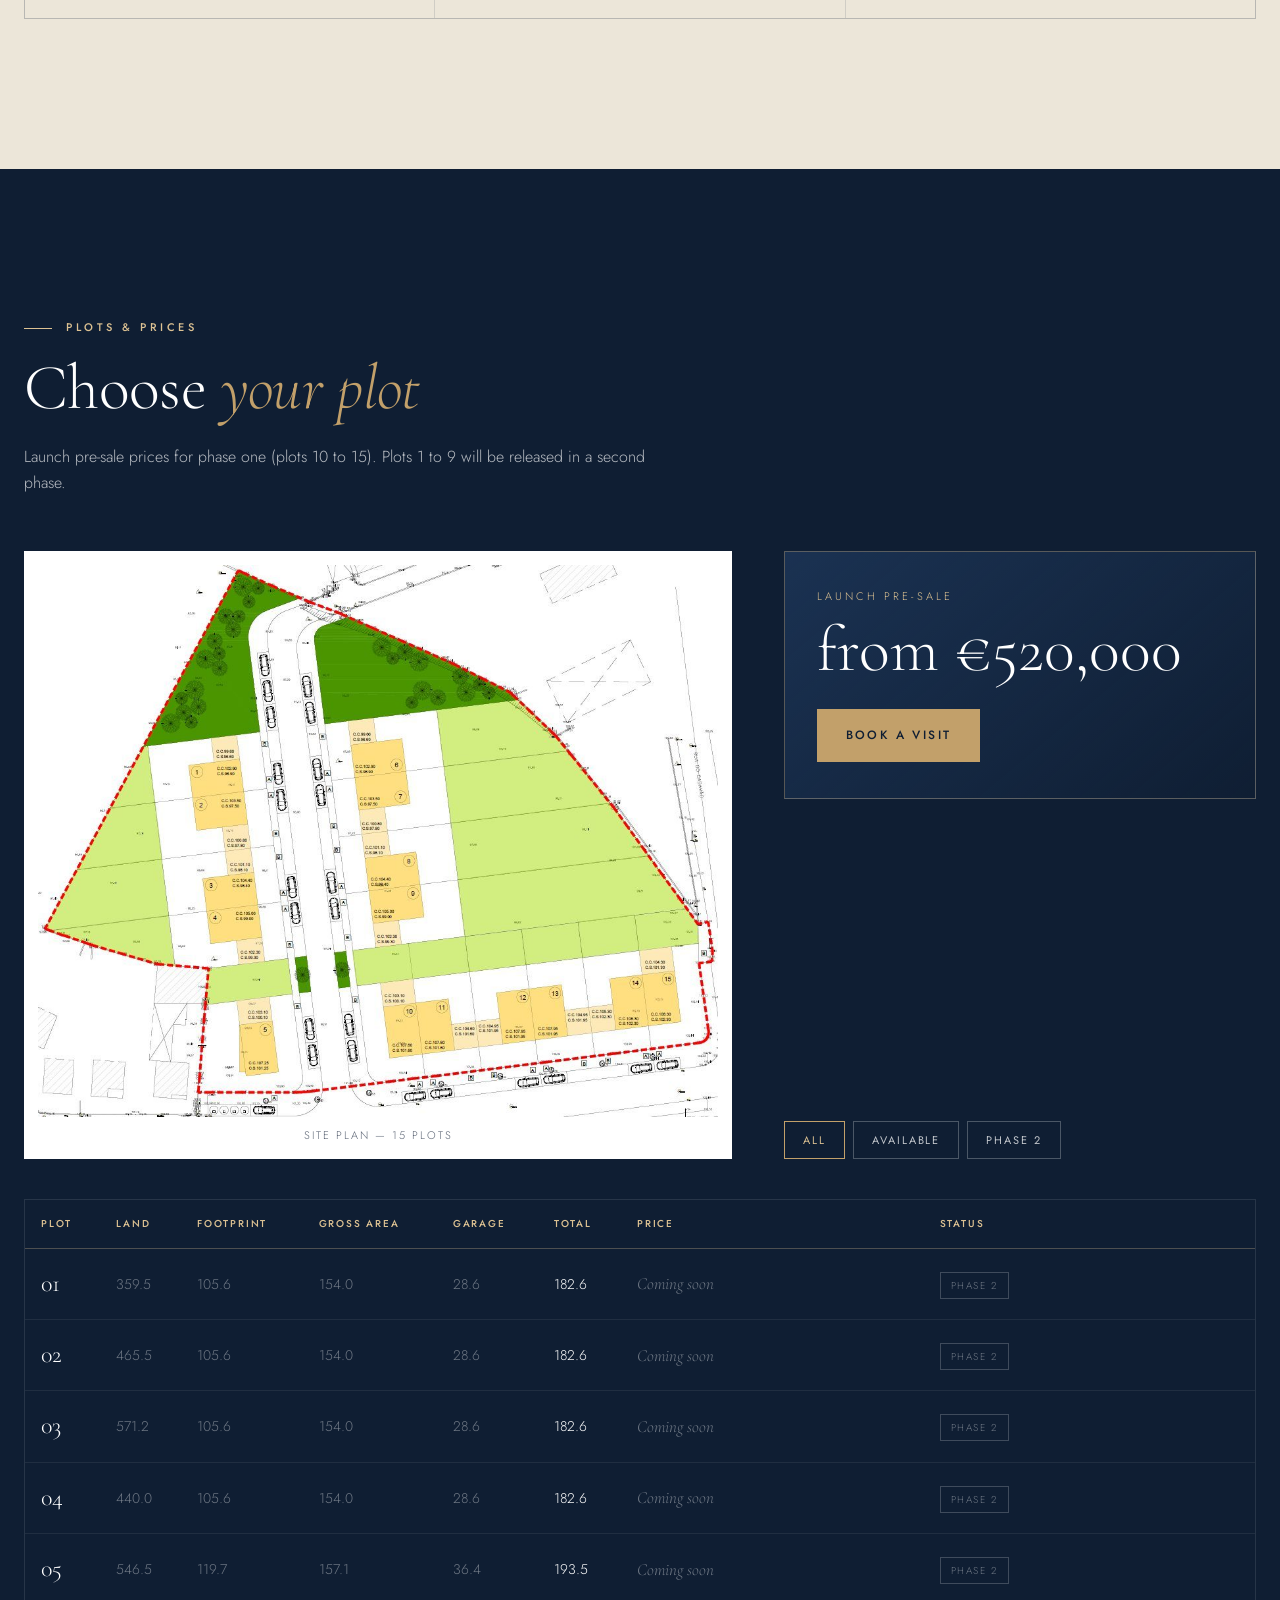
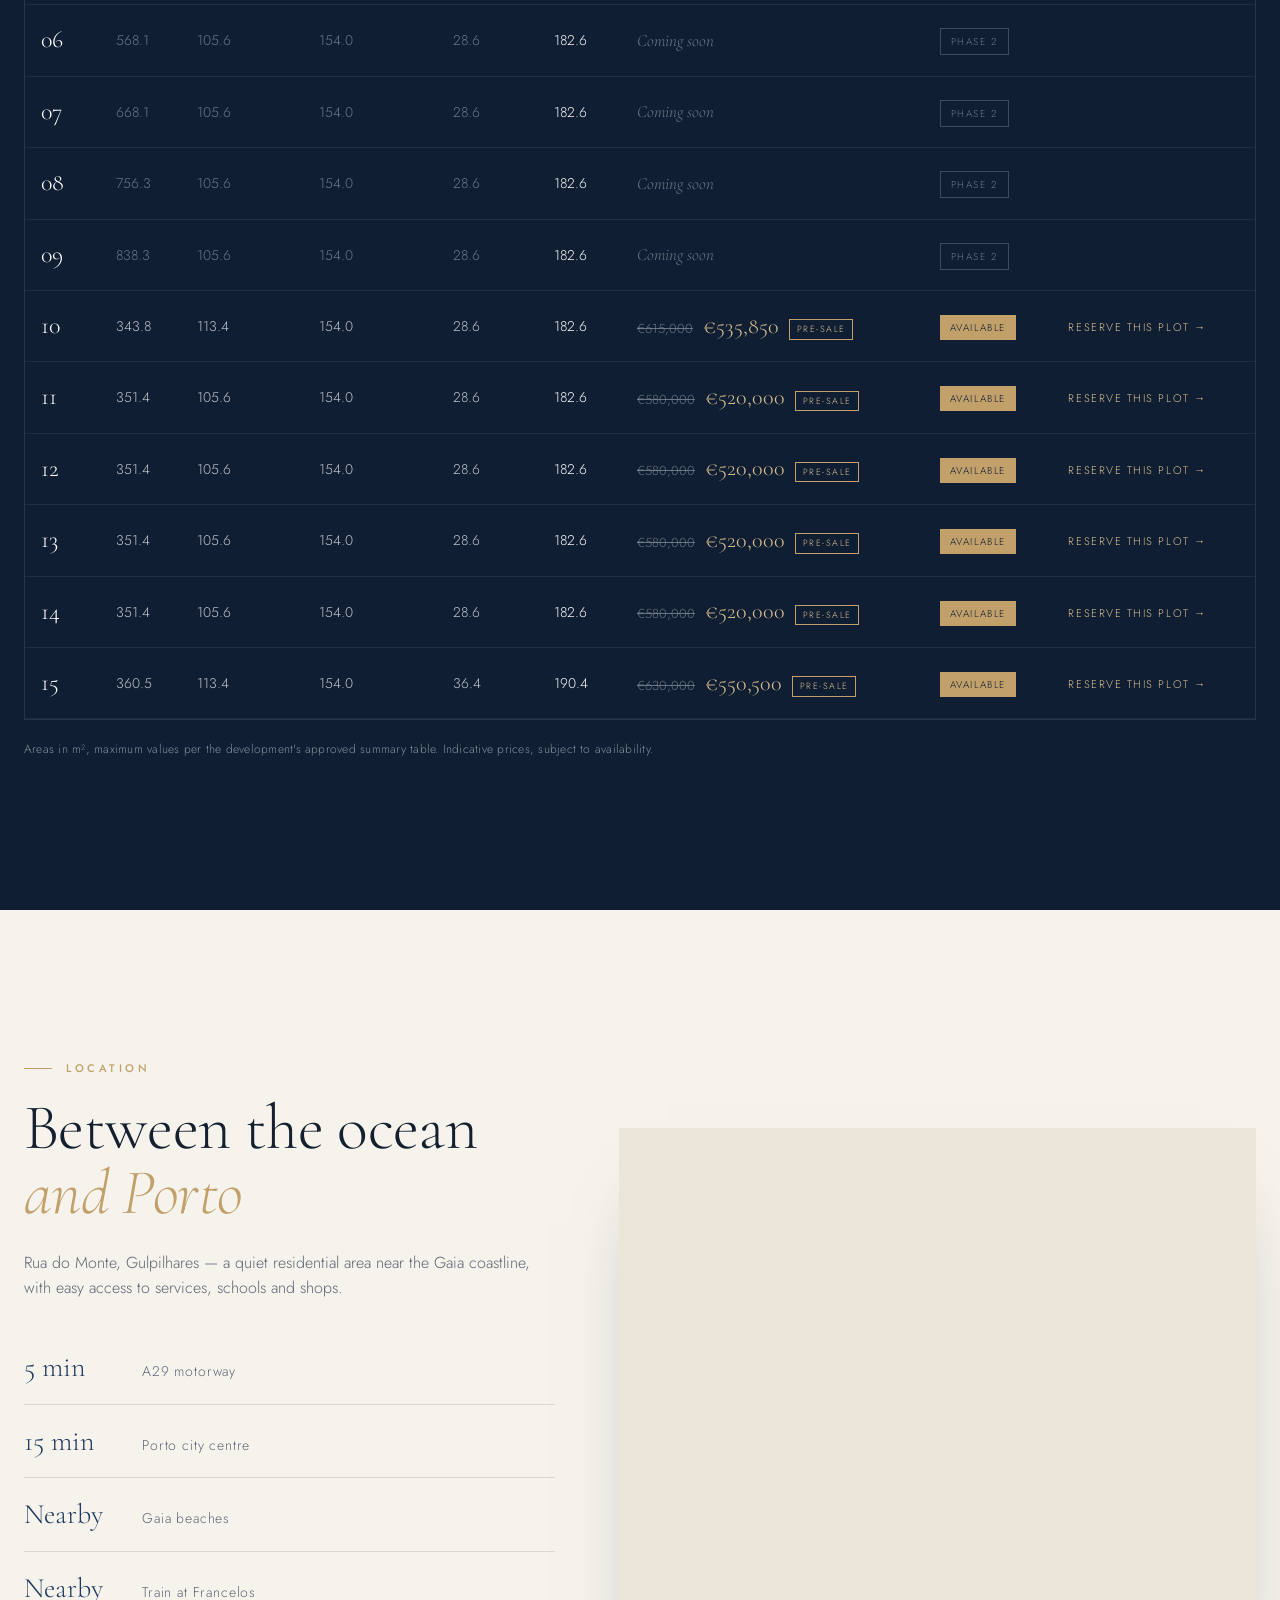
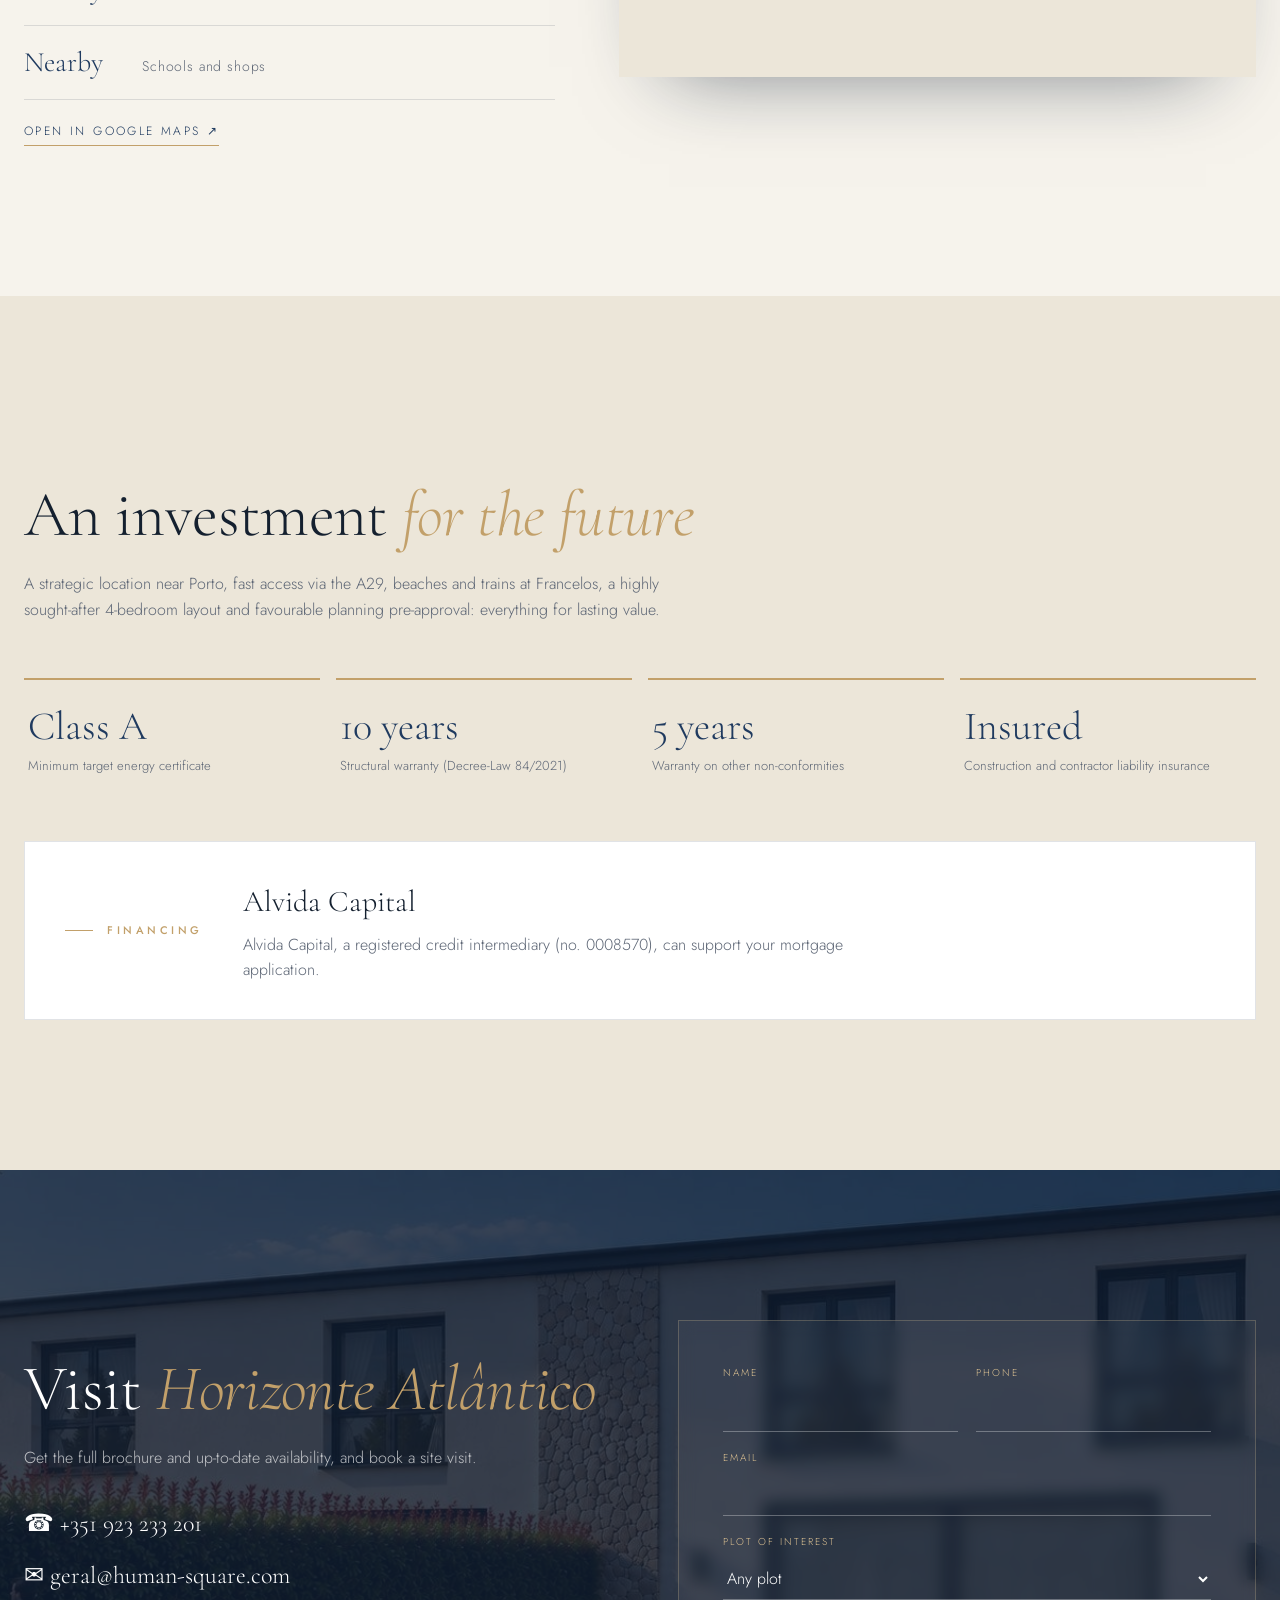
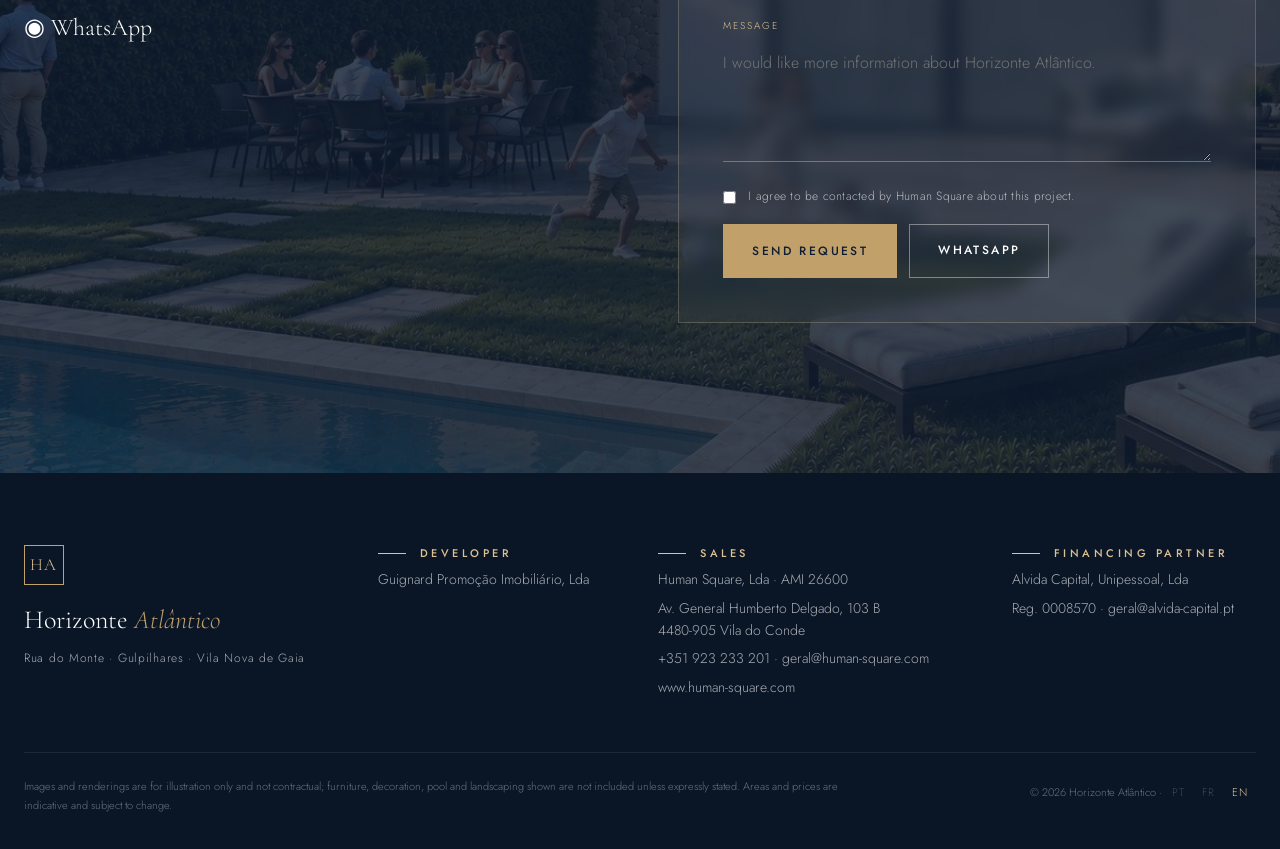
==== commit fa5491a0: "Horizonte : nouvelle image principale (villas au coucher du soleil)" ====
--- a/wwwroot/horizonte/index.html
+++ b/wwwroot/horizonte/index.html
@@ -44,7 +44,7 @@
 
 <!-- HERO -->
 <section class="hero" id="top">
-  <div class="hero-bg"><img src="img/jardim_piscina.jpg" alt="Moradia Horizonte Atlântico com jardim e piscina" fetchpriority="high" /></div>
+  <div class="hero-bg"><img src="img/duplex_entardecer.jpg" alt="Moradias geminadas ao entardecer" fetchpriority="high" /></div>
   <div class="hero-shade"></div>
   <div class="hero-in">
     <p class="kicker light">Gulpilhares · Vila Nova de Gaia</p>
--- a/wwwroot/horizonte/assets/style.css
+++ b/wwwroot/horizonte/assets/style.css
@@ -58,7 +58,7 @@
 /* HERO */
 .hero{position:relative;height:100vh;min-height:640px;display:flex;align-items:flex-end;color:#fff;overflow:hidden;background:var(--navy)}
 .hero-bg{position:absolute;inset:0}
-.hero-bg img{width:100%;height:100%;object-fit:cover;object-position:60% 55%;transform:scale(1.12);animation:kb 22s var(--ease) forwards}
+.hero-bg img{width:100%;height:100%;object-fit:cover;object-position:50% 60%;transform:scale(1.12);animation:kb 22s var(--ease) forwards}
 @keyframes kb{to{transform:scale(1)}}
 .hero-shade{position:absolute;inset:0;background:linear-gradient(180deg,rgba(15,30,51,.55) 0%,rgba(15,30,51,.05) 30%,rgba(15,30,51,.25) 55%,rgba(15,30,51,.92) 100%),linear-gradient(90deg,rgba(15,30,51,.6),transparent 60%)}
 .hero-in{position:relative;width:min(1240px,100% - 48px);margin:0 auto;padding-bottom:clamp(70px,12vh,130px)}
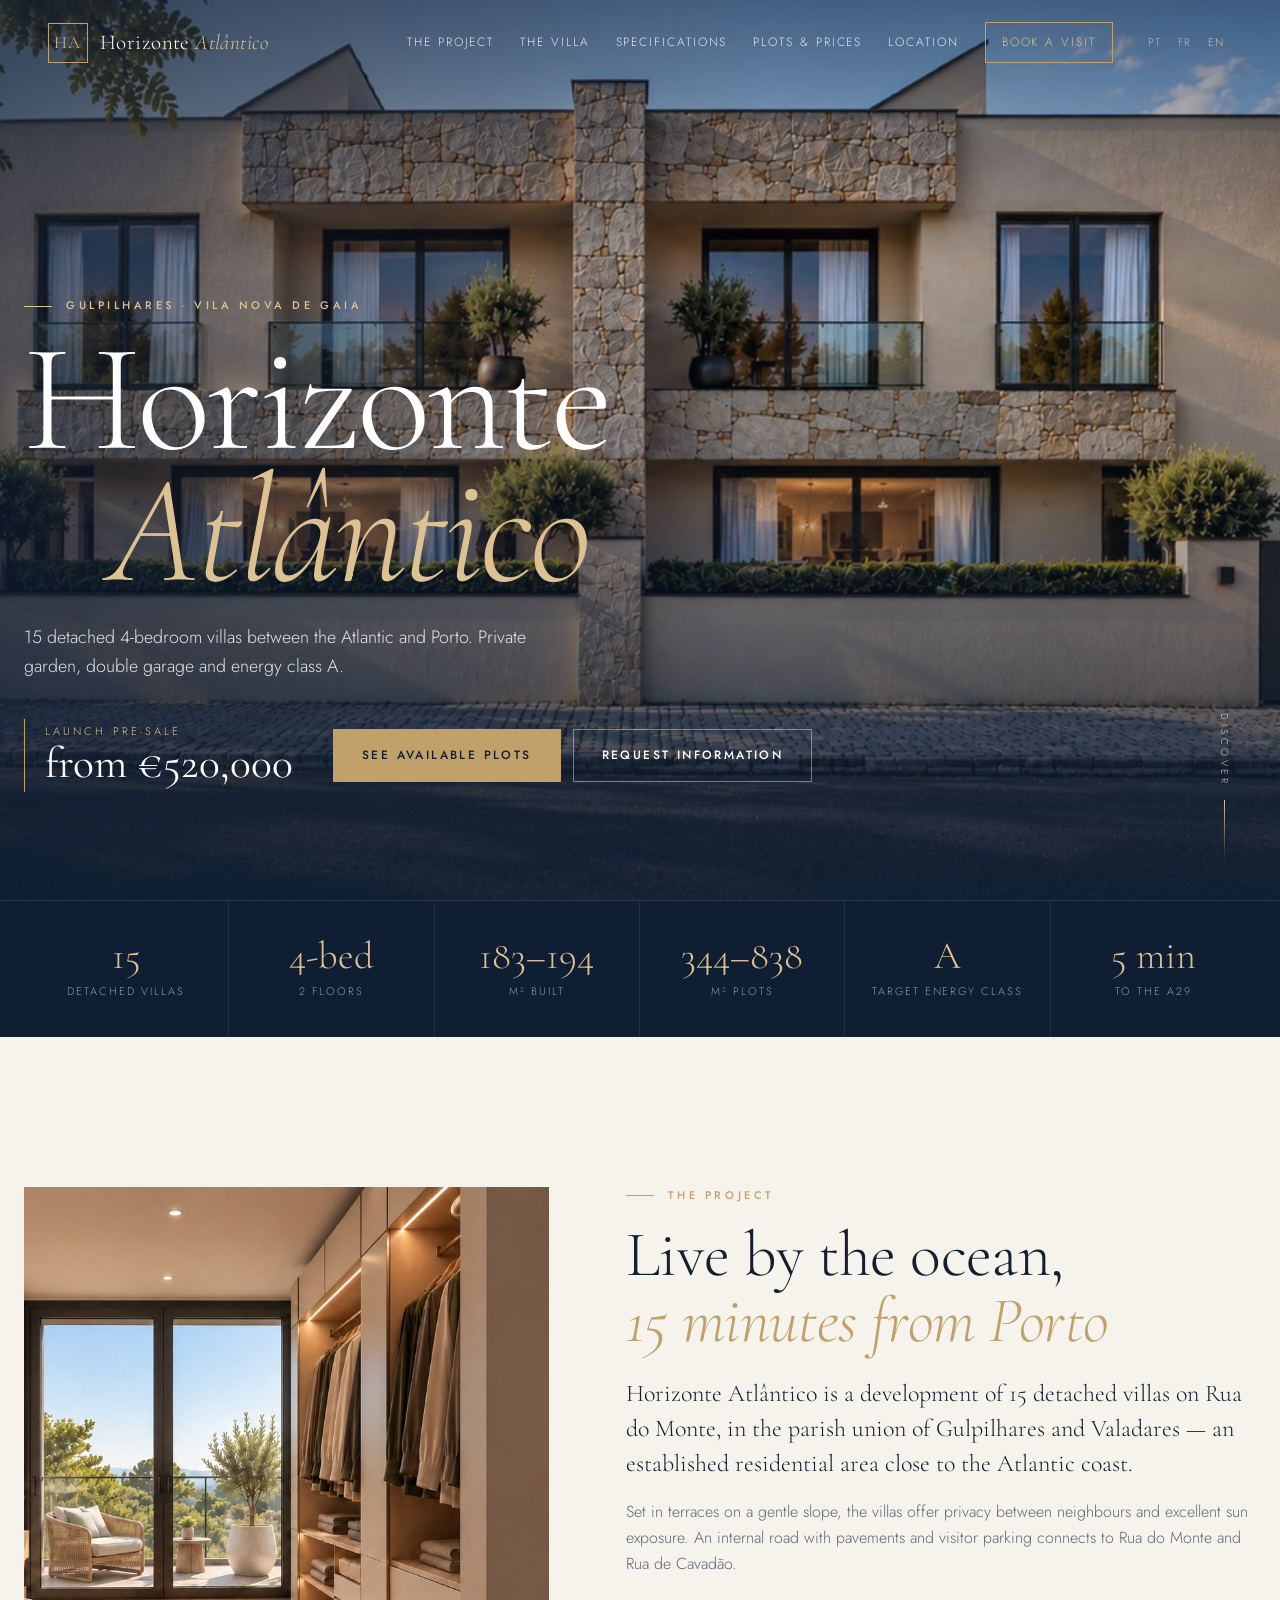
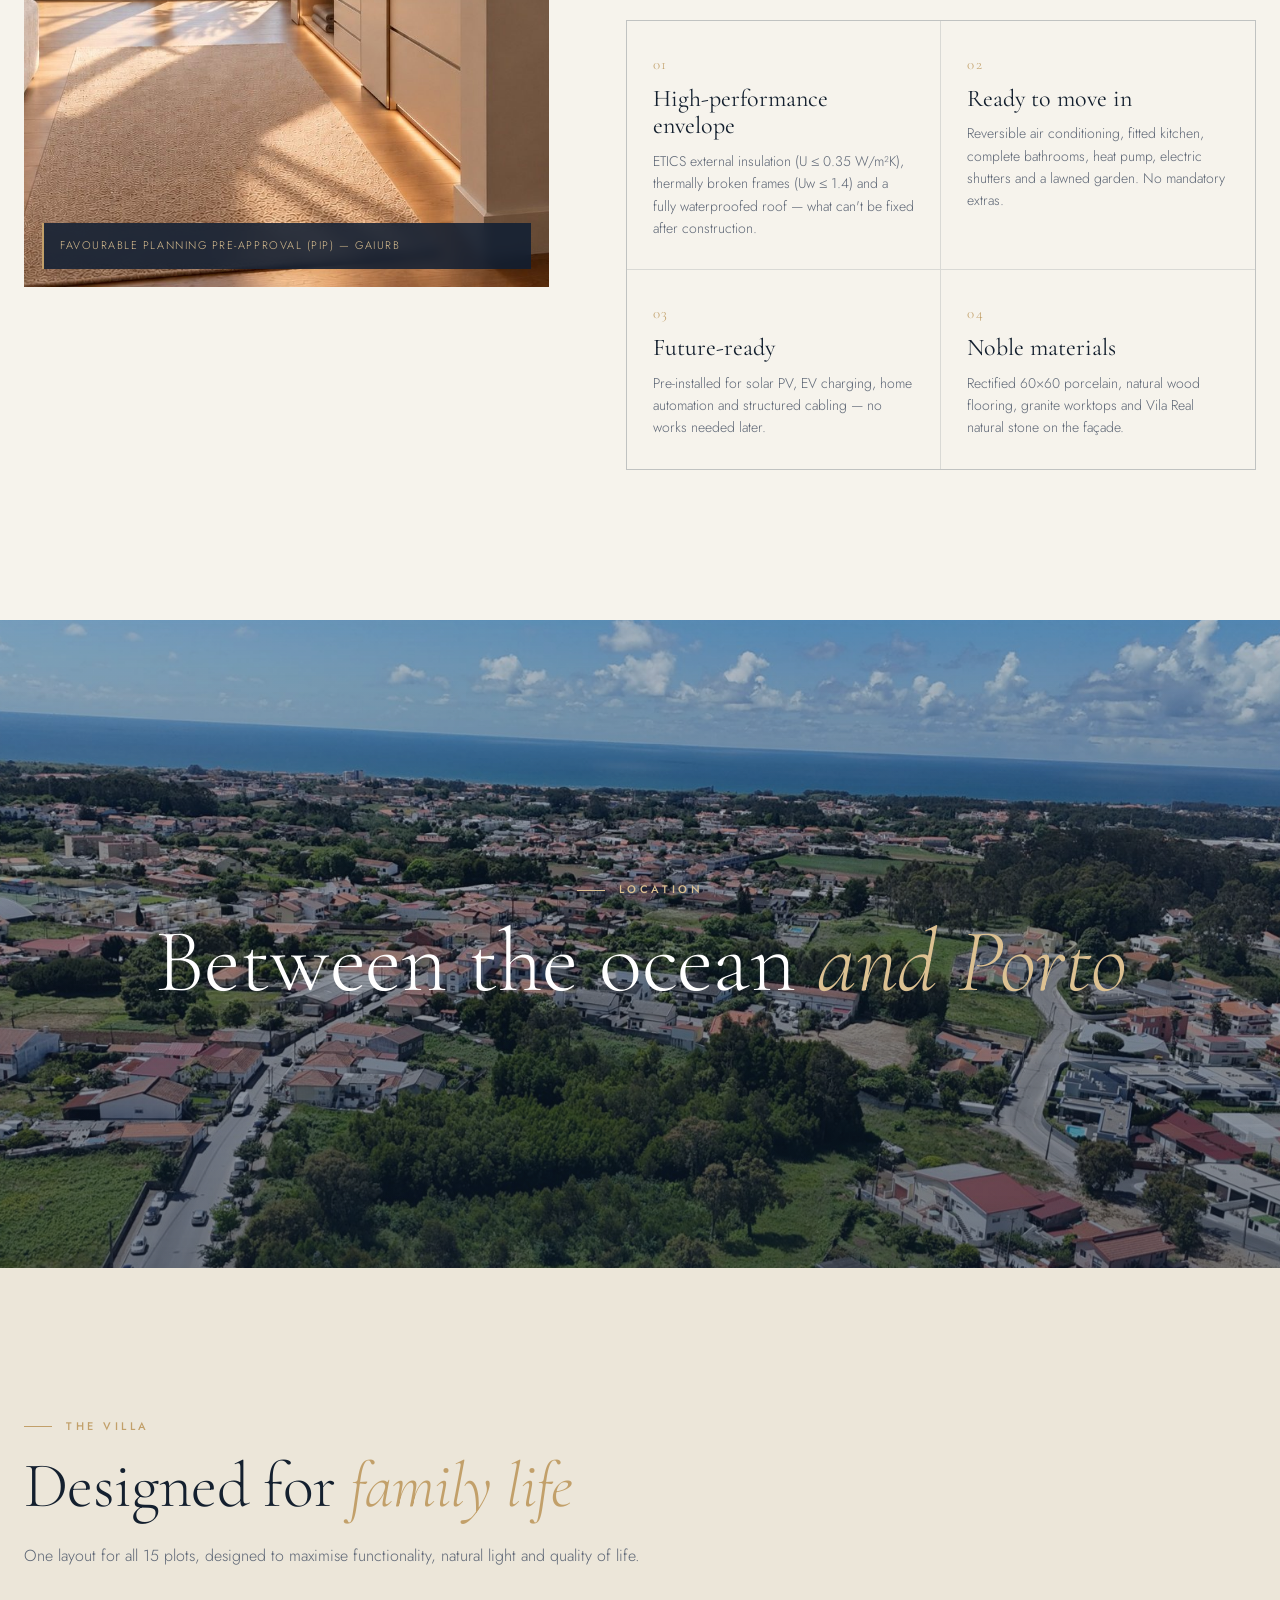
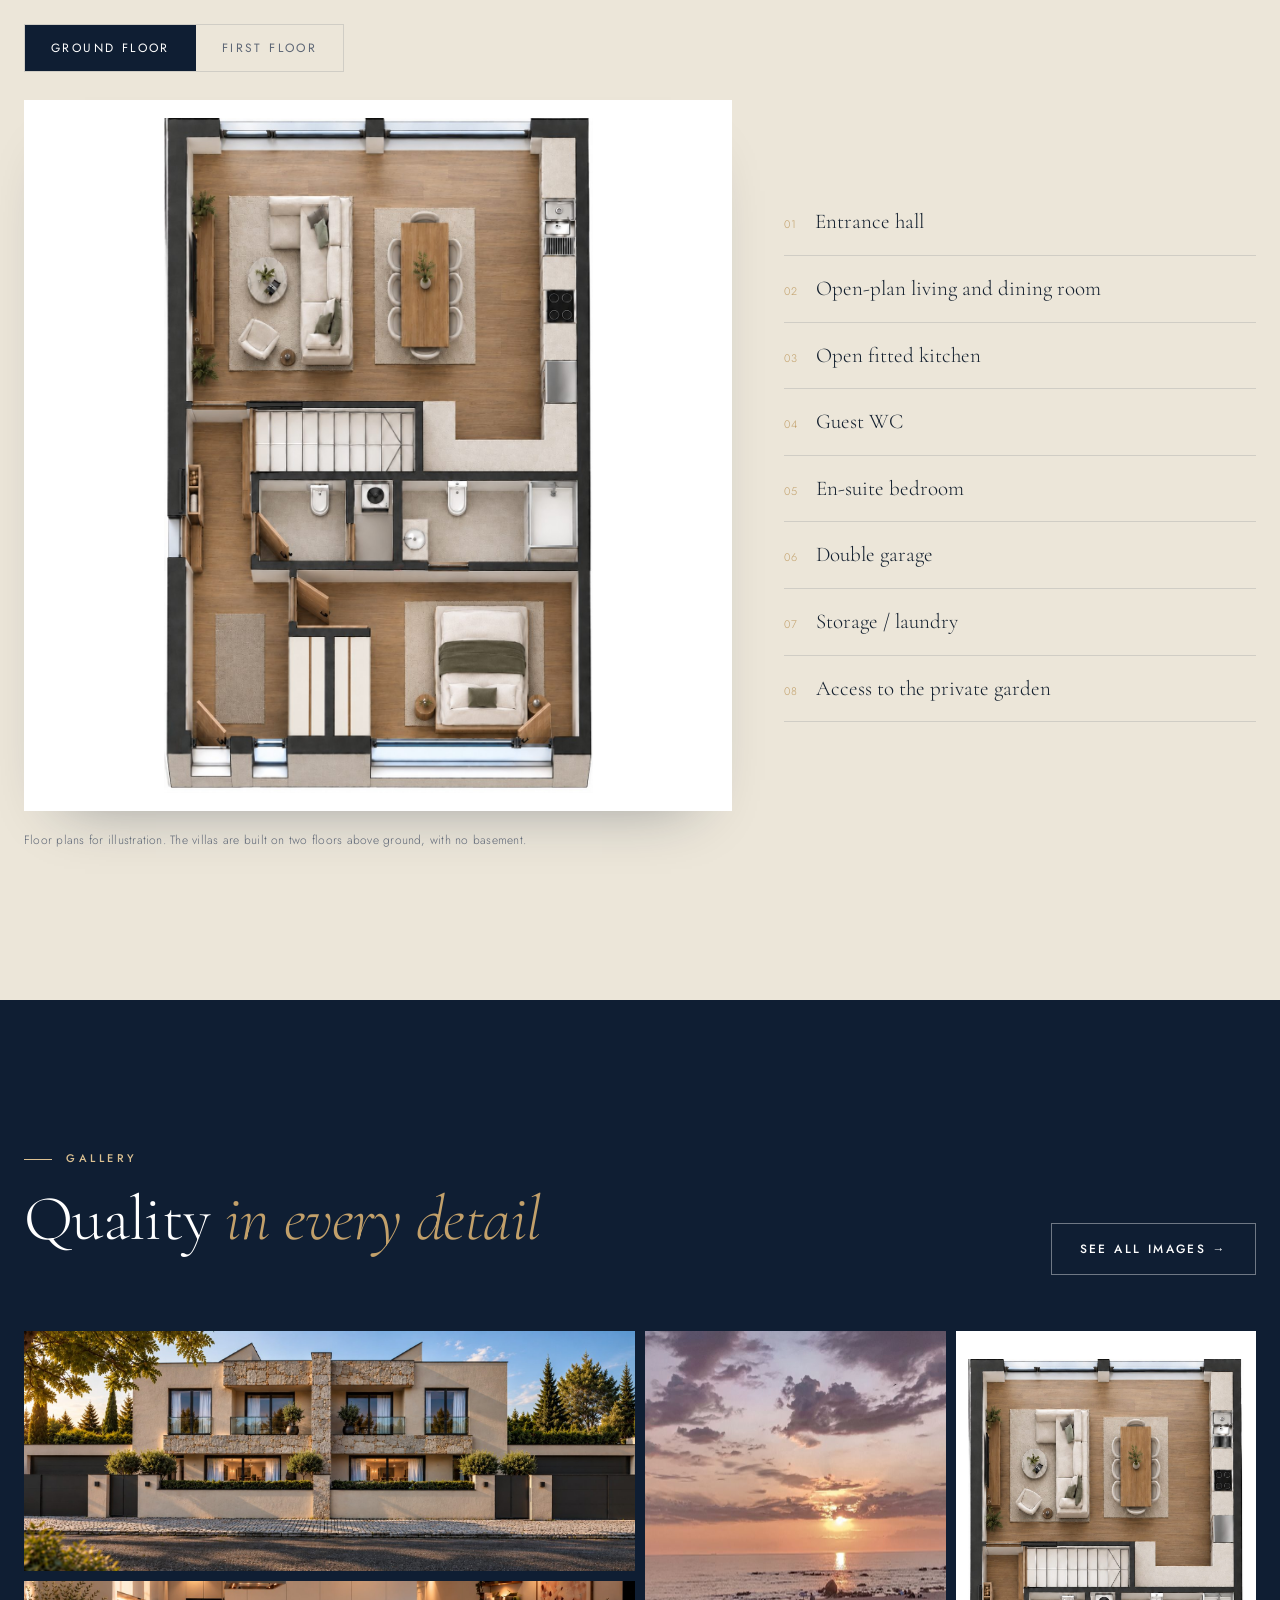
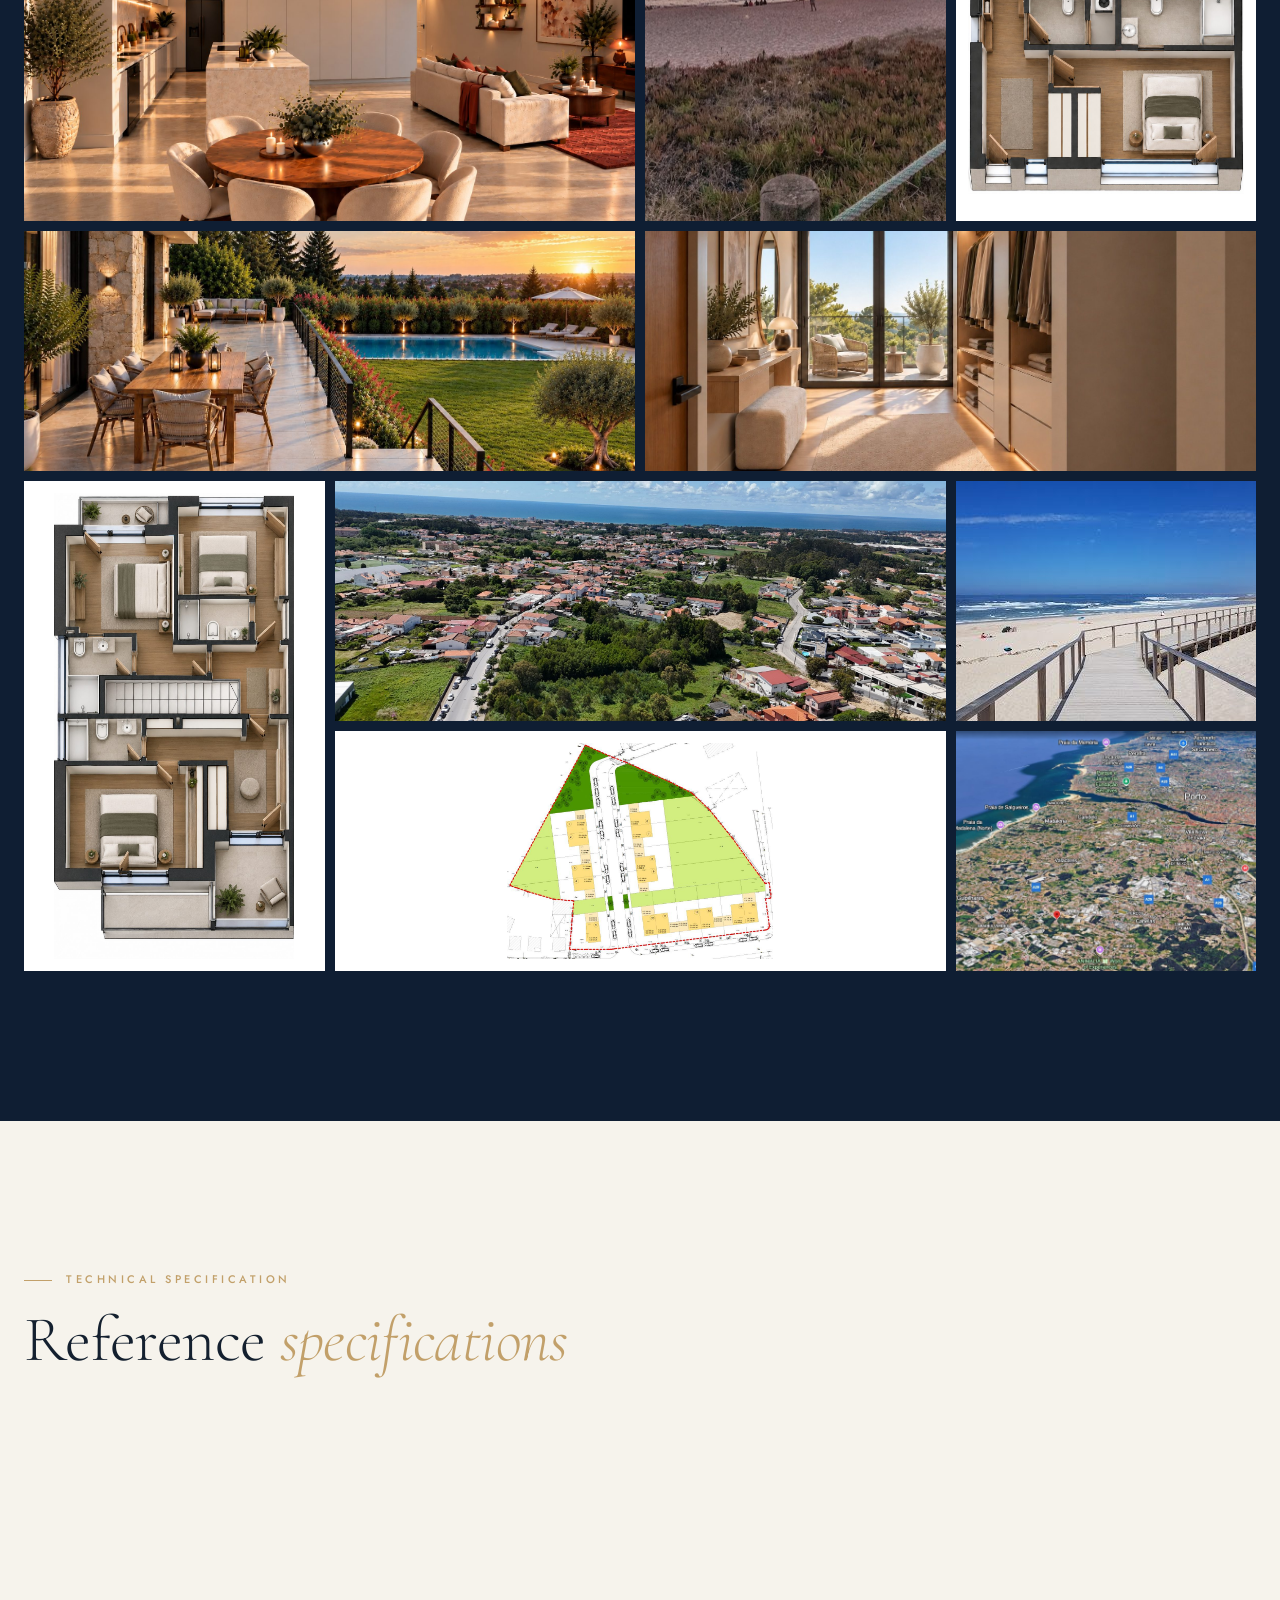
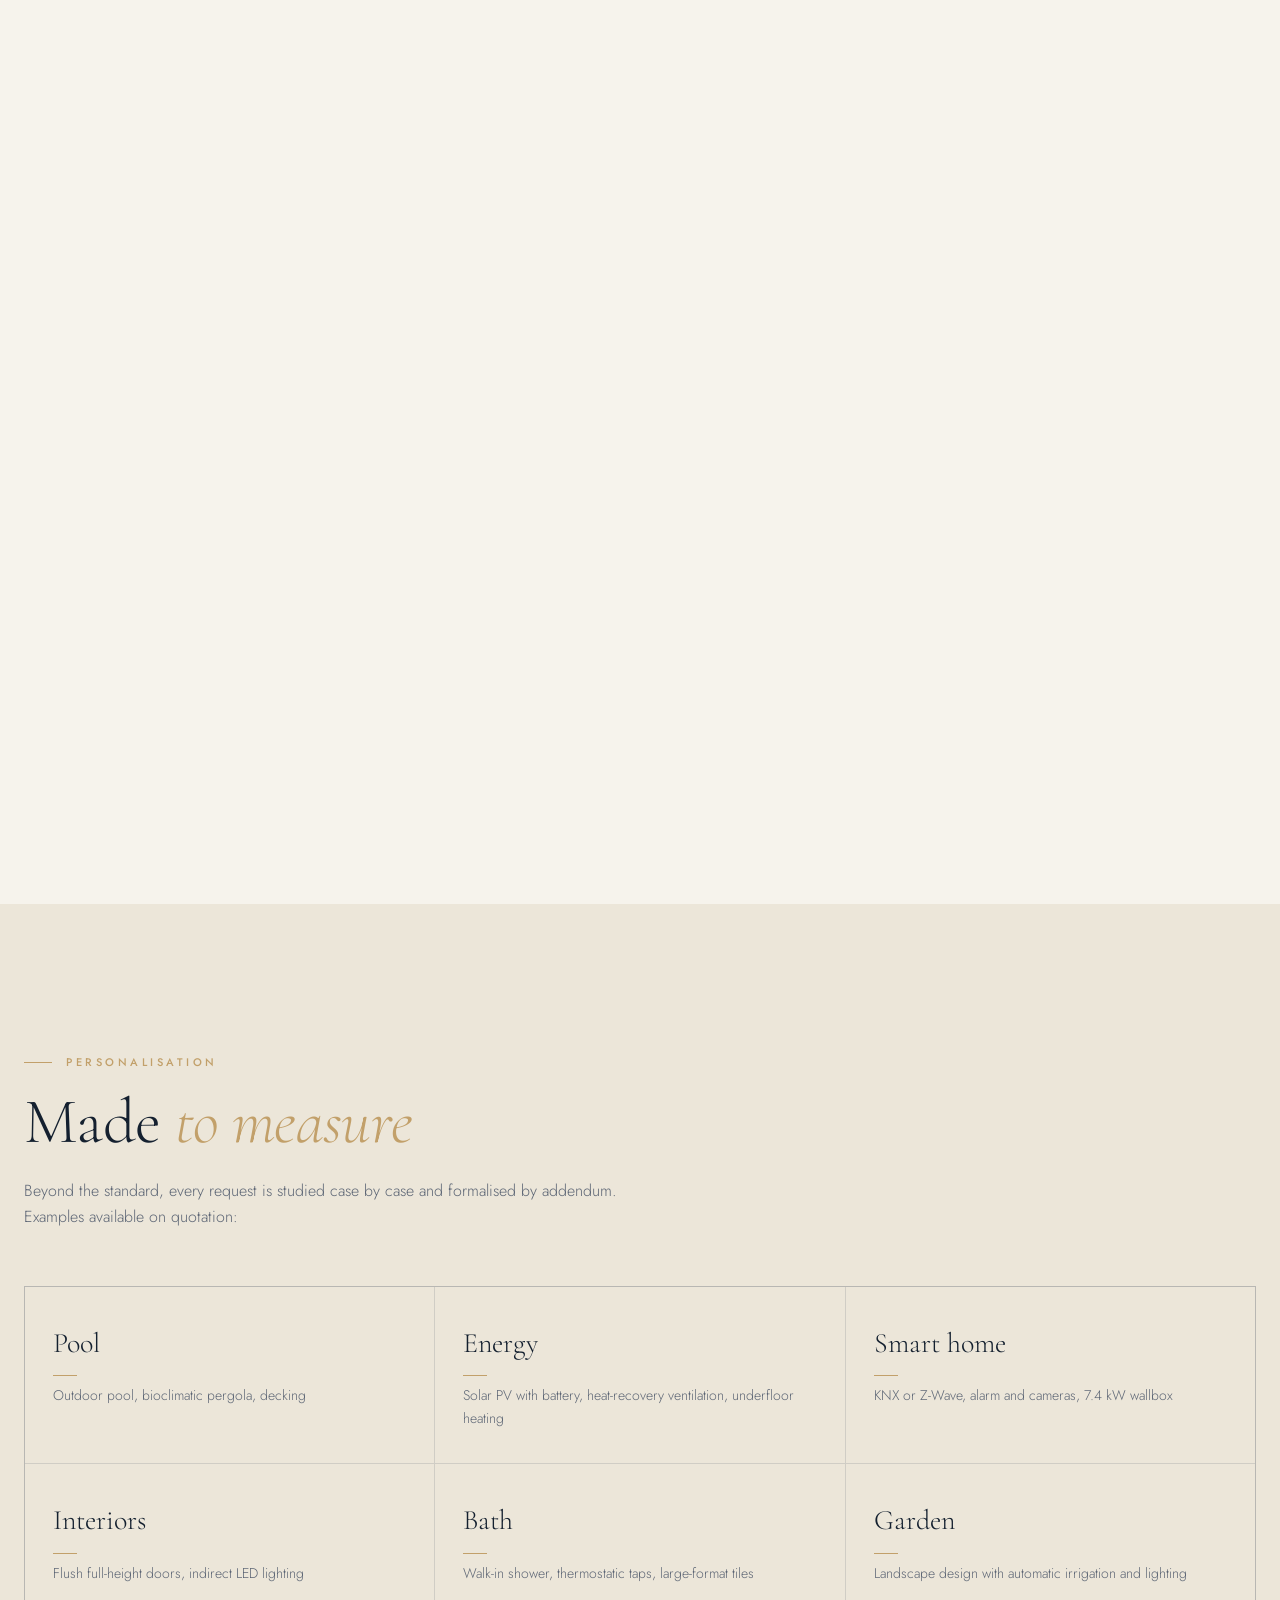
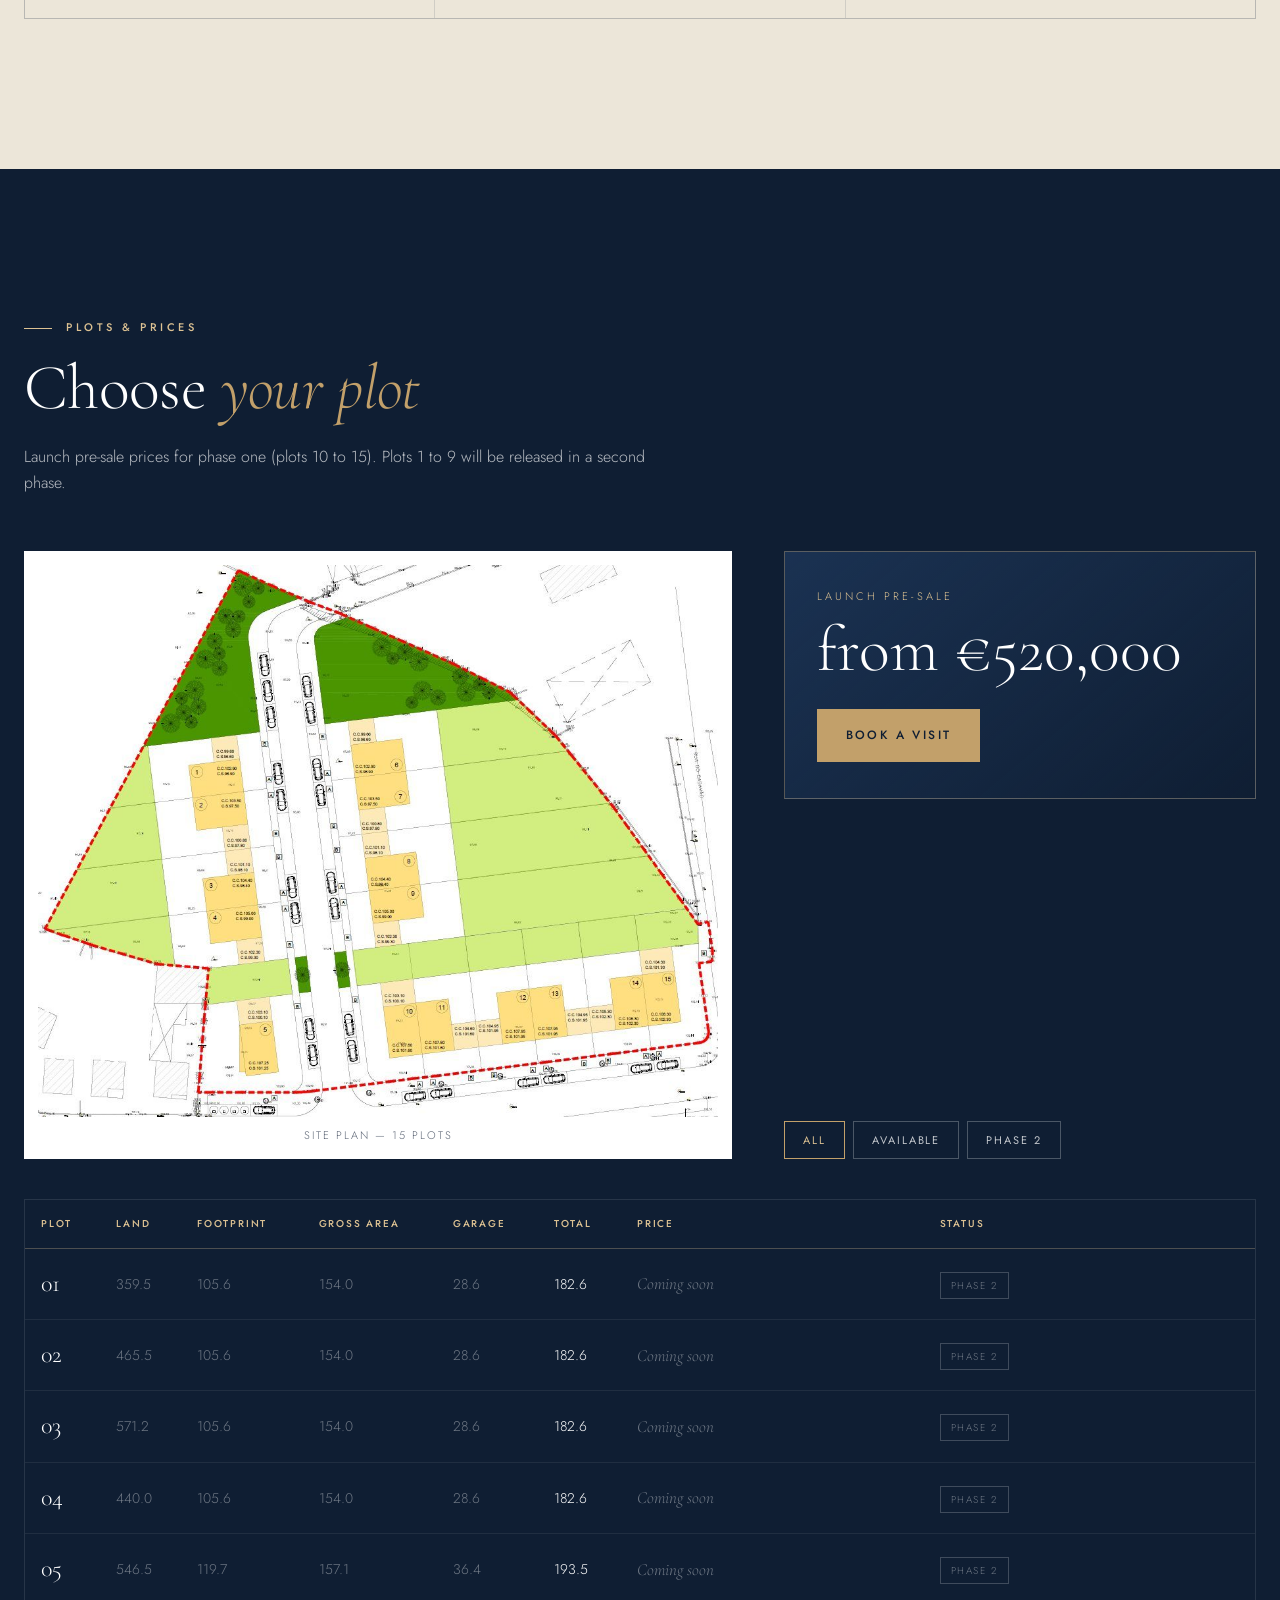
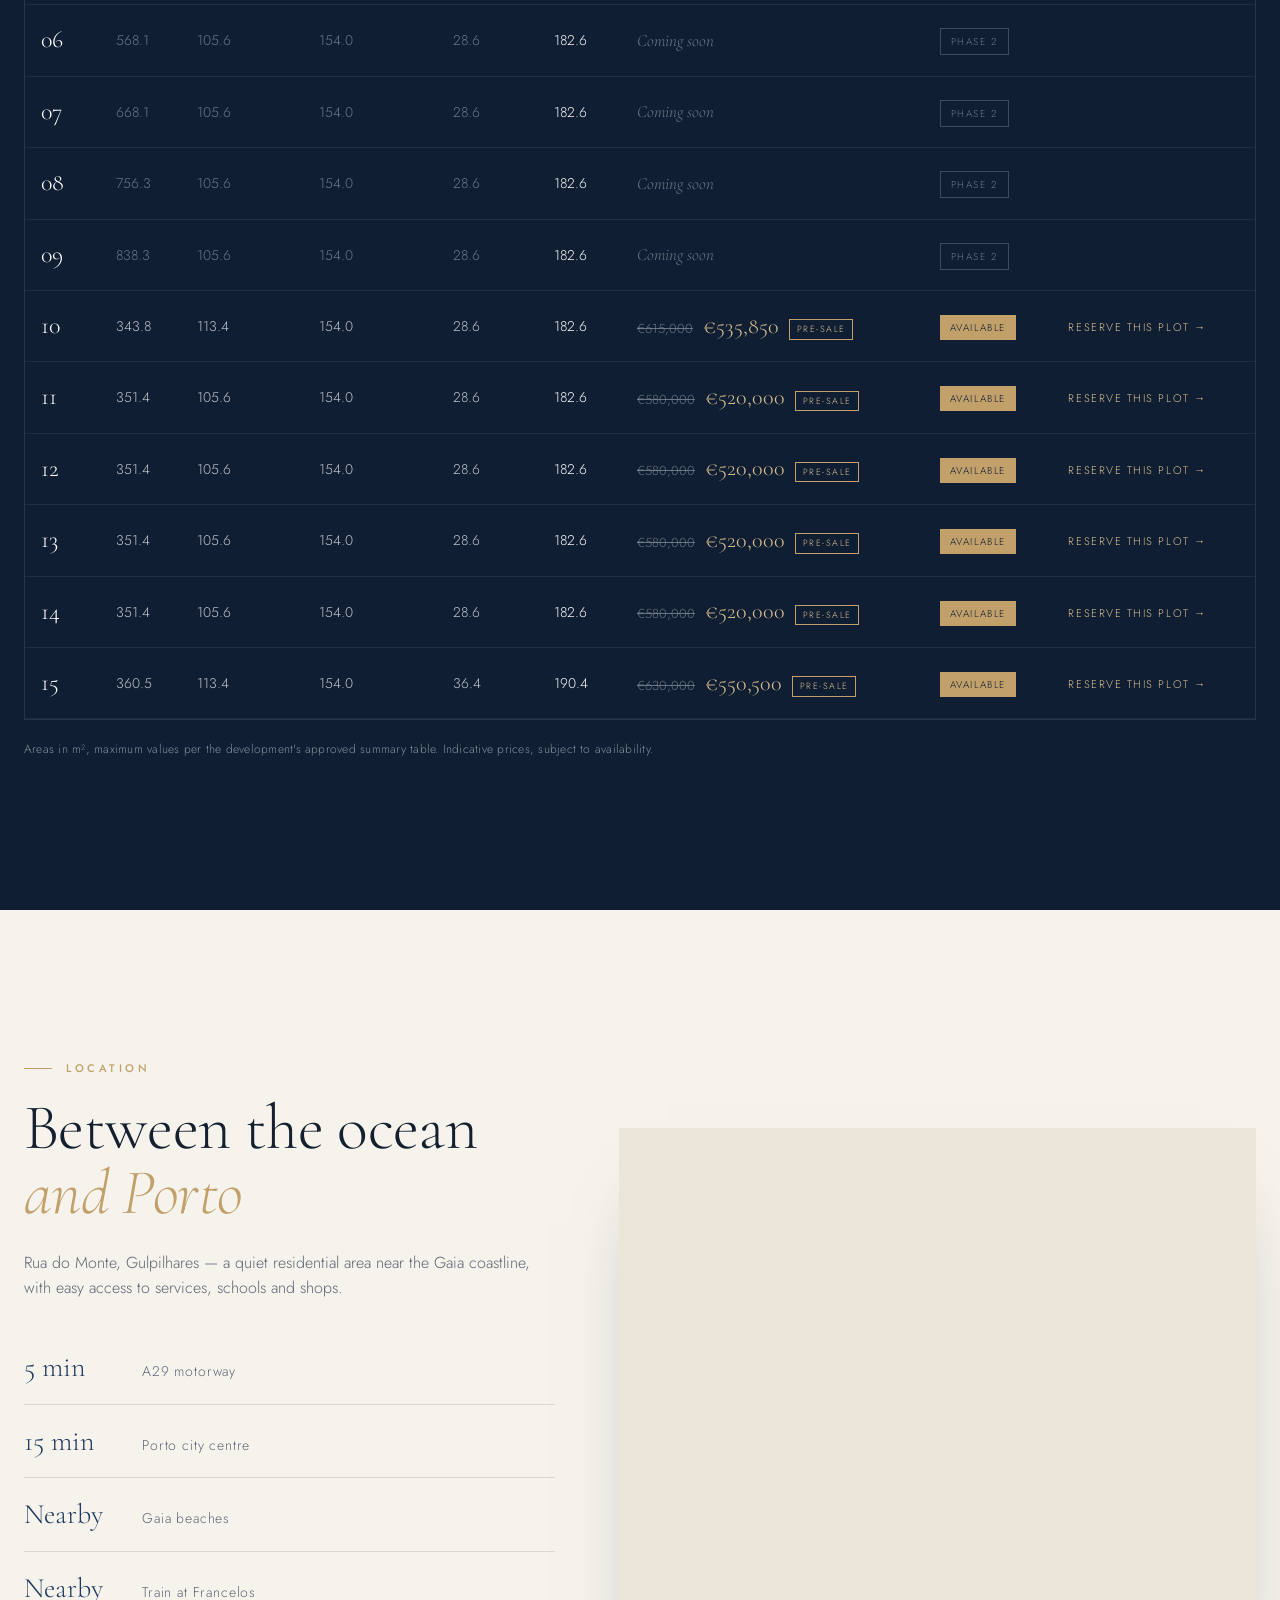
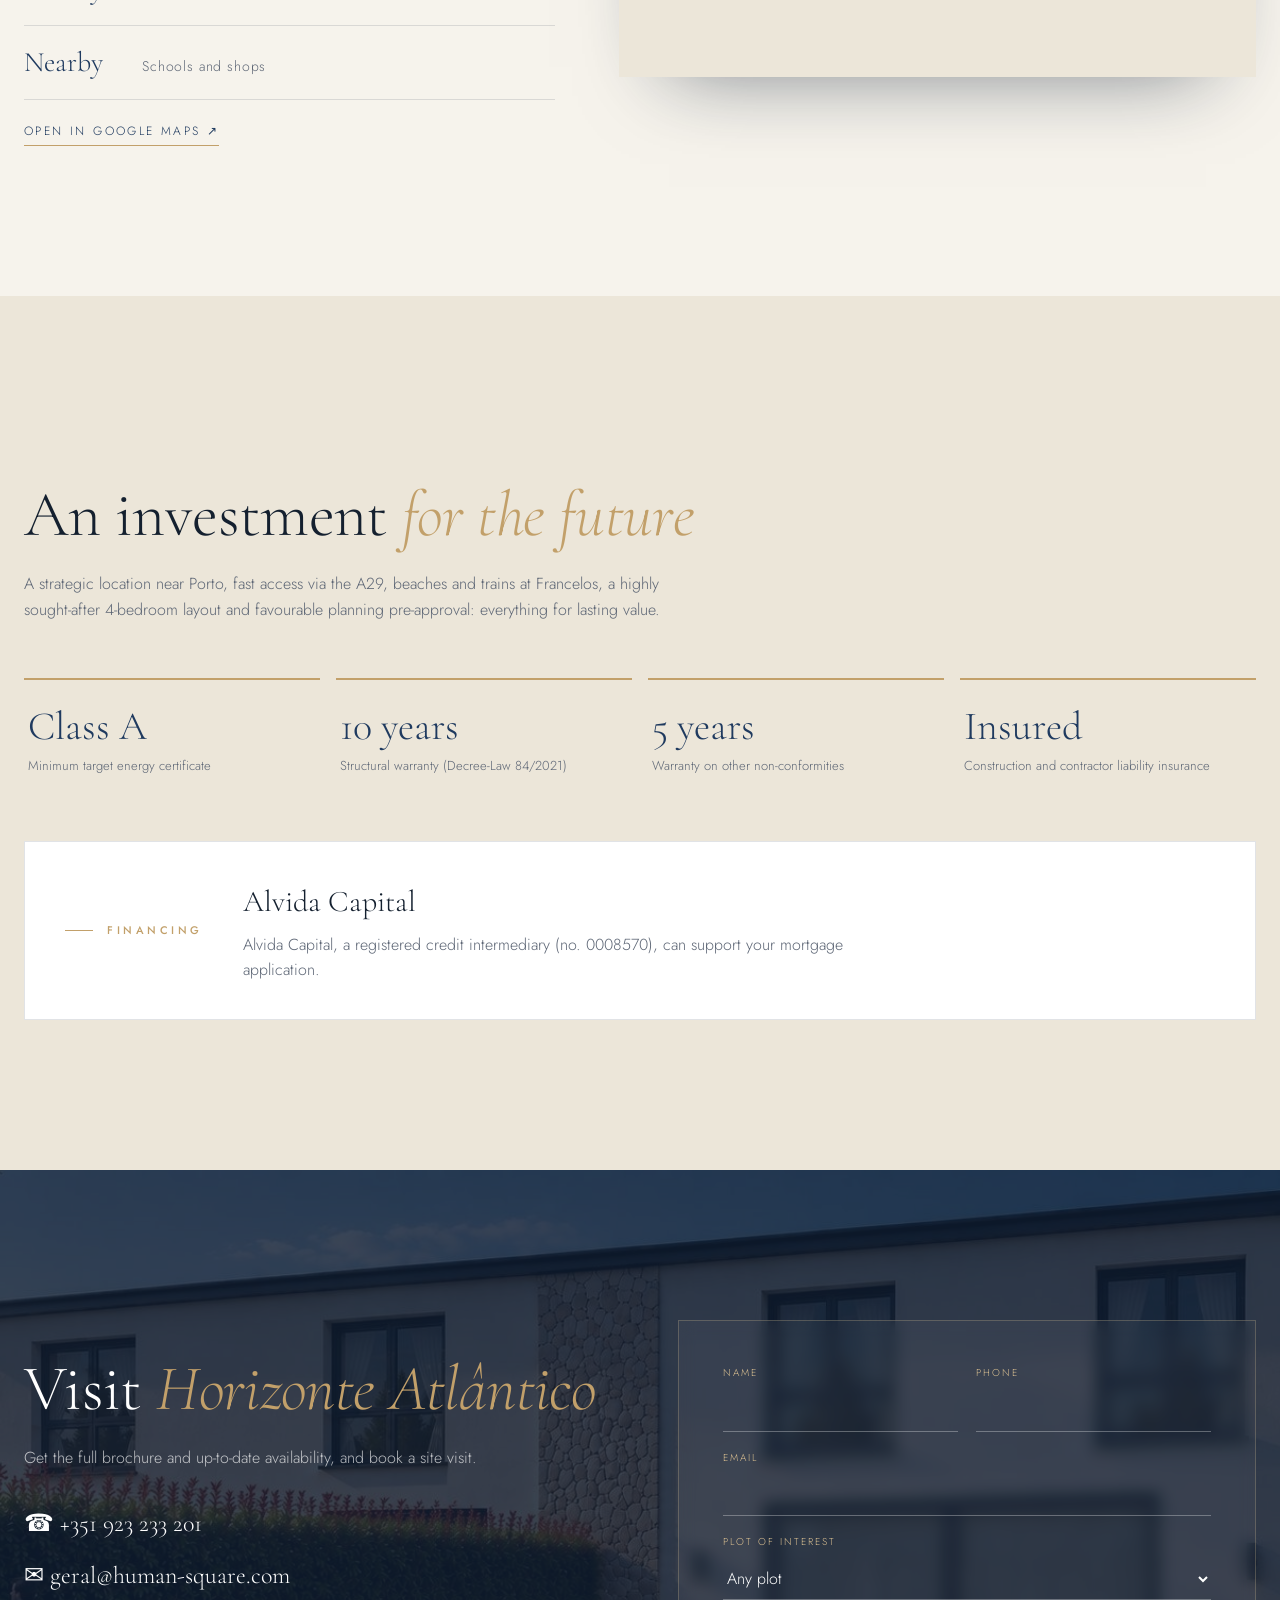
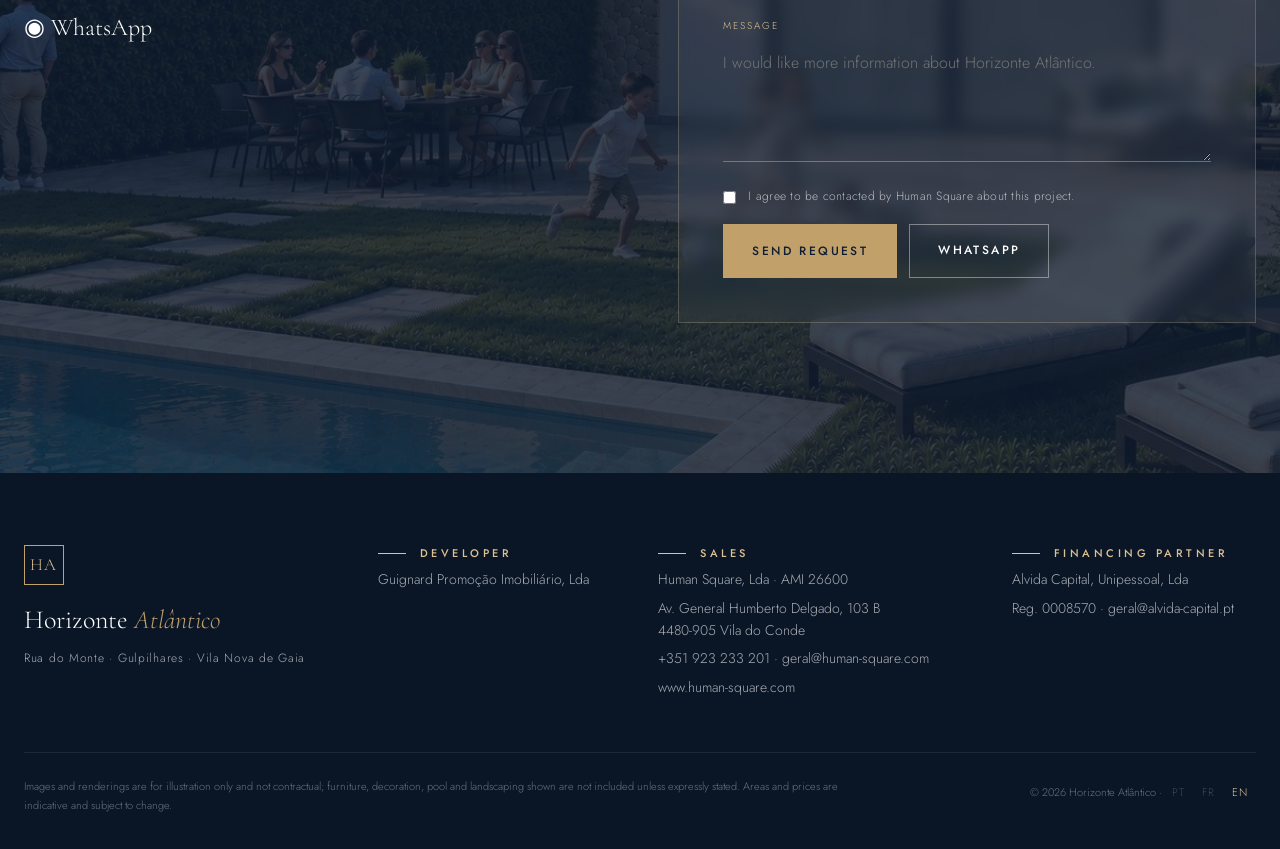
==== commit 07a006d4: "Horizonte : image dressing dans la section Programme" ====
--- a/wwwroot/horizonte/index.html
+++ b/wwwroot/horizonte/index.html
@@ -76,7 +76,7 @@
 <!-- PROGRAMME -->
 <section class="sec" id="programa">
   <div class="wrap split">
-    <div class="split-img reveal"><img src="img/hall_noite.jpg" alt="Hall de entrada e sala" loading="lazy" /><span class="badge">Pedido de Informação Prévia (PIP) favorável — Gaiurb</span></div>
+    <div class="split-img reveal"><img src="img/vista_whatsapp.jpg" alt="Suite com closet e acesso ao exterior" loading="lazy" /><span class="badge">Pedido de Informação Prévia (PIP) favorável — Gaiurb</span></div>
     <div class="split-txt">
       <p class="kicker reveal">O projeto</p>
       <h2 class="h2 reveal">Viver junto ao mar,<br><em>a 15 minutos do Porto</em></h2>
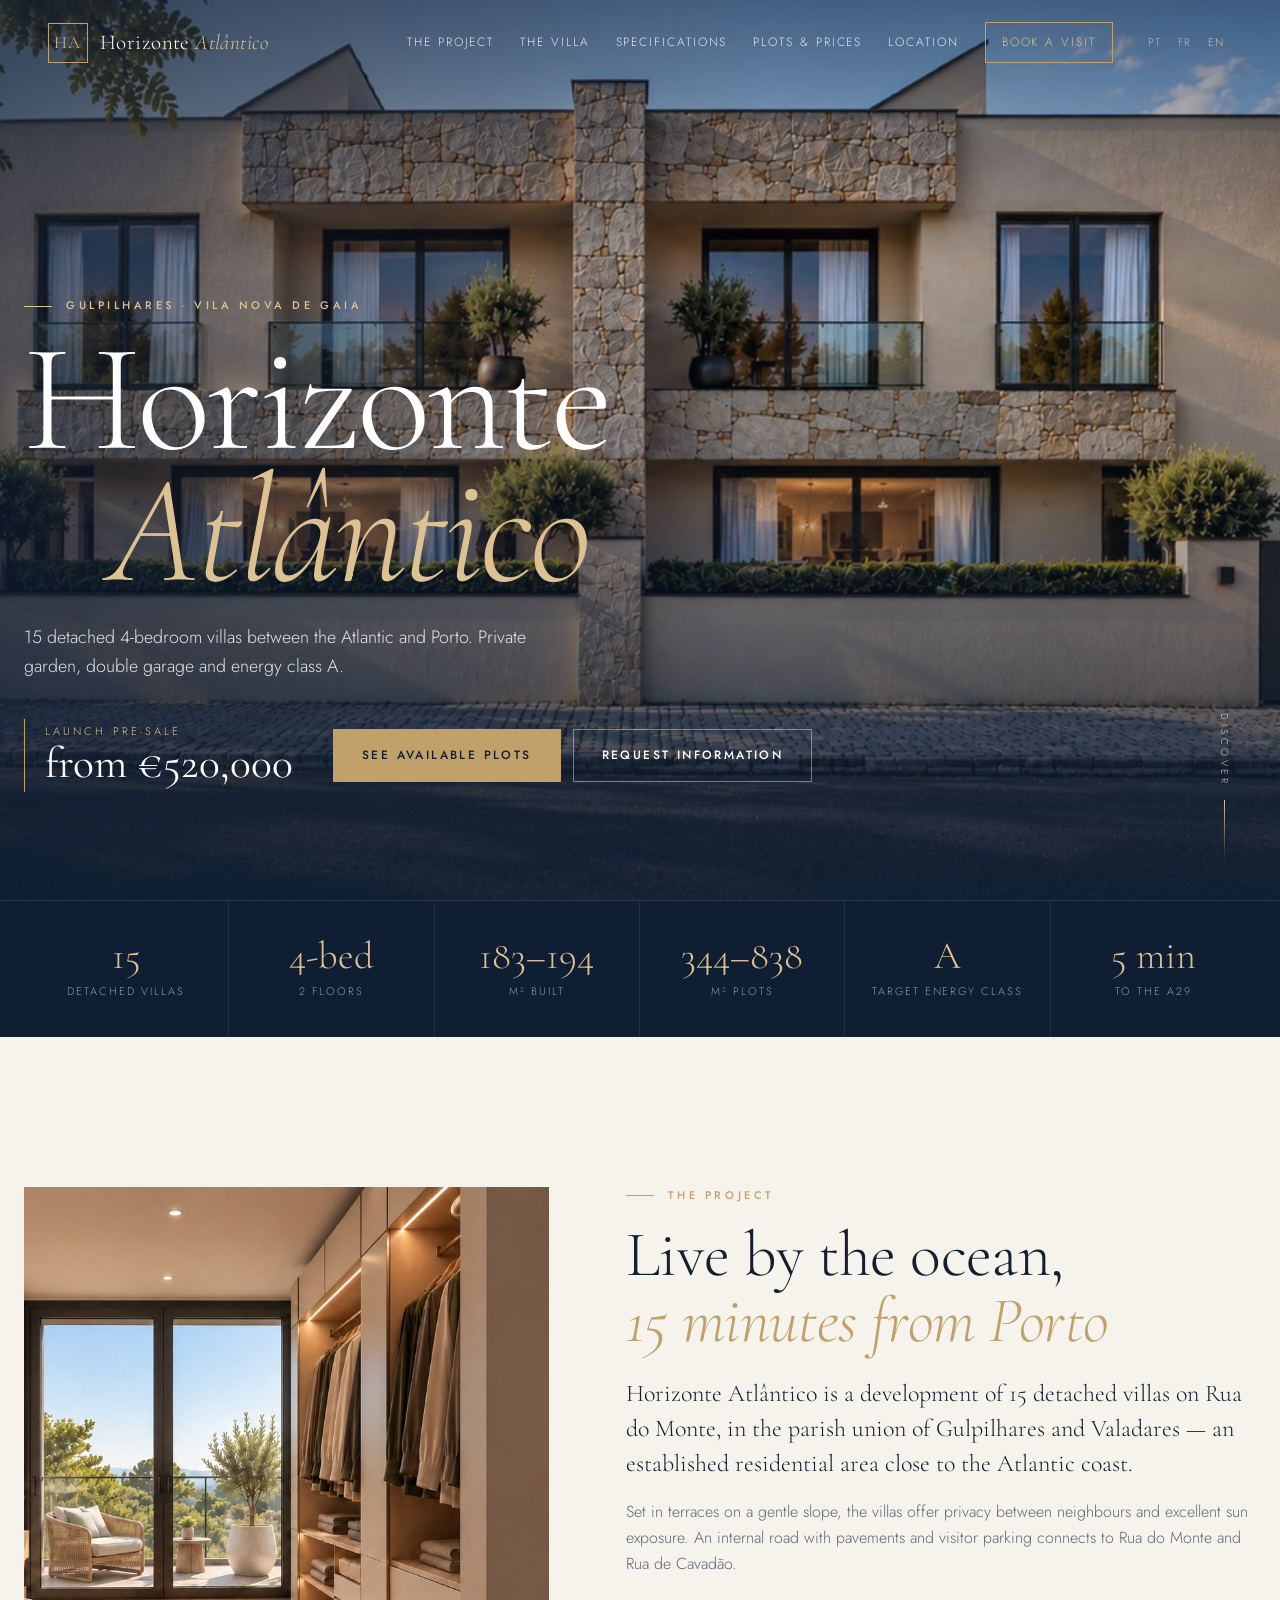
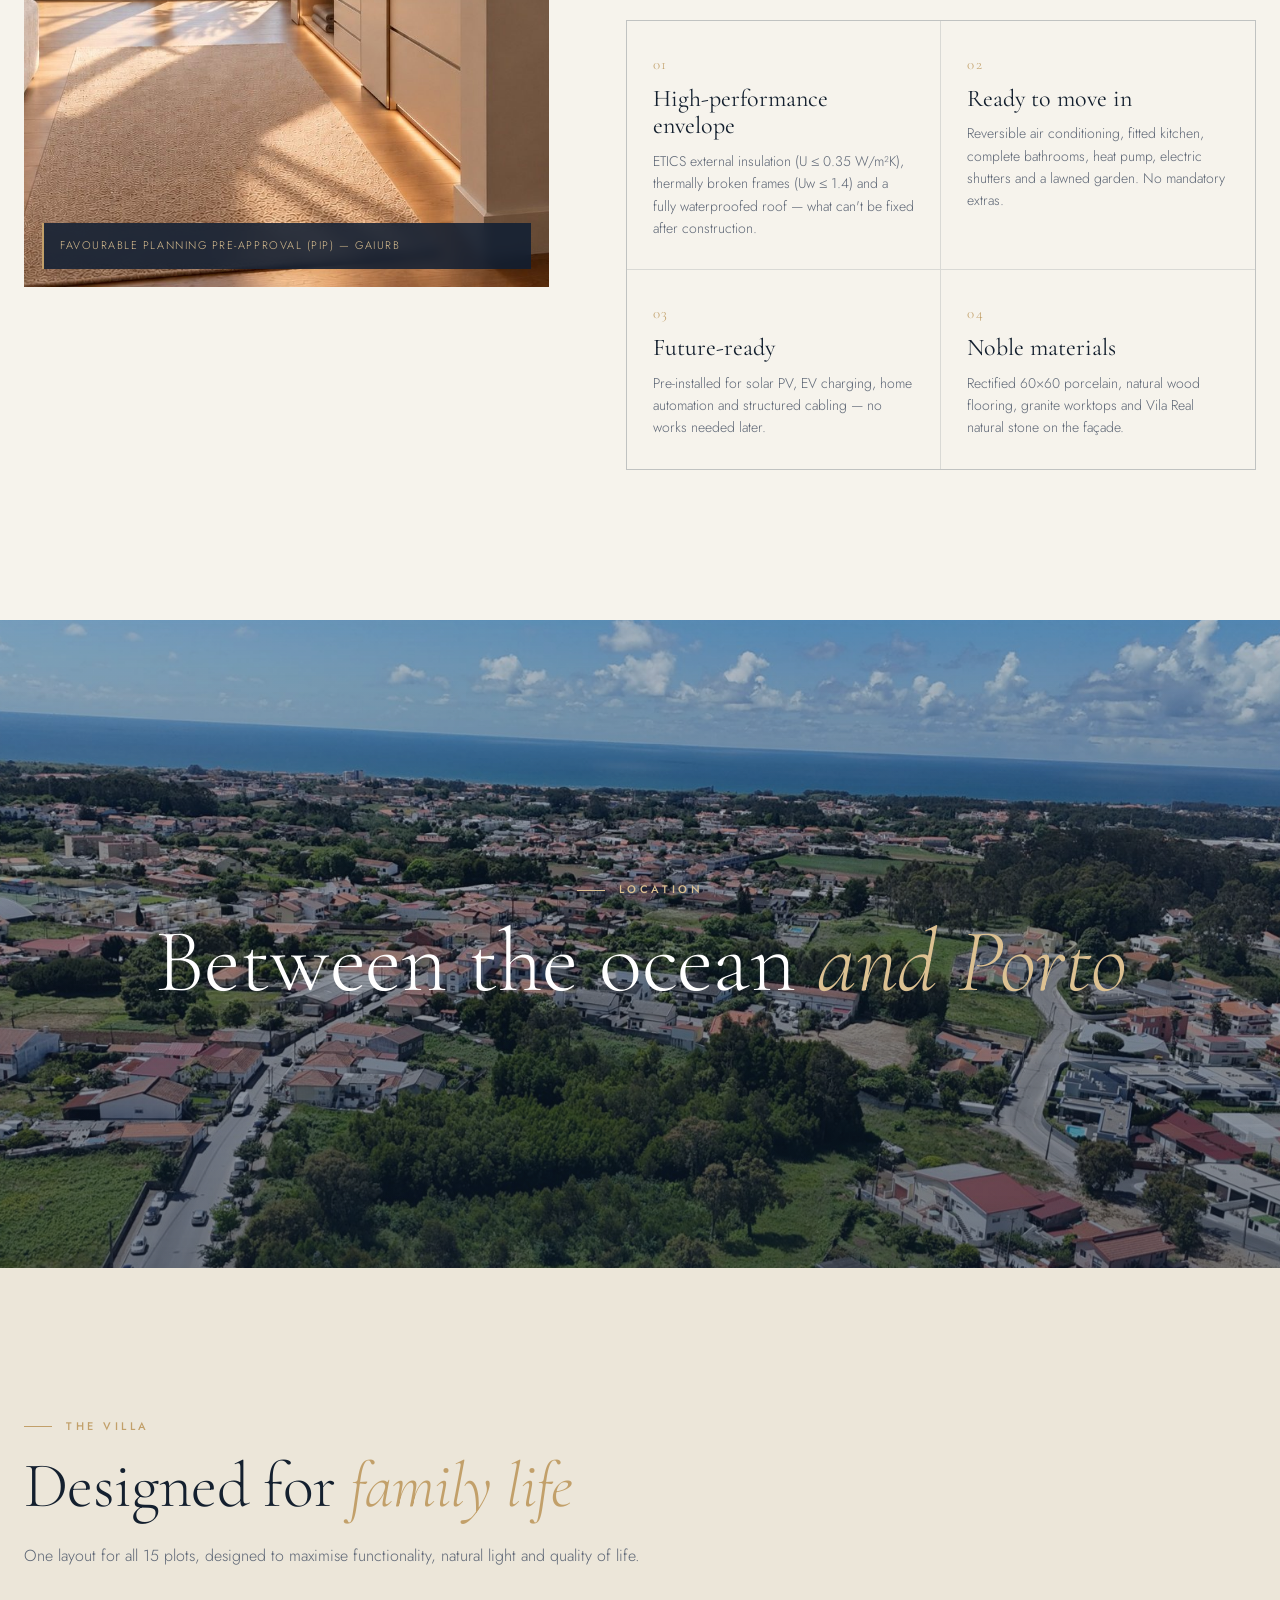
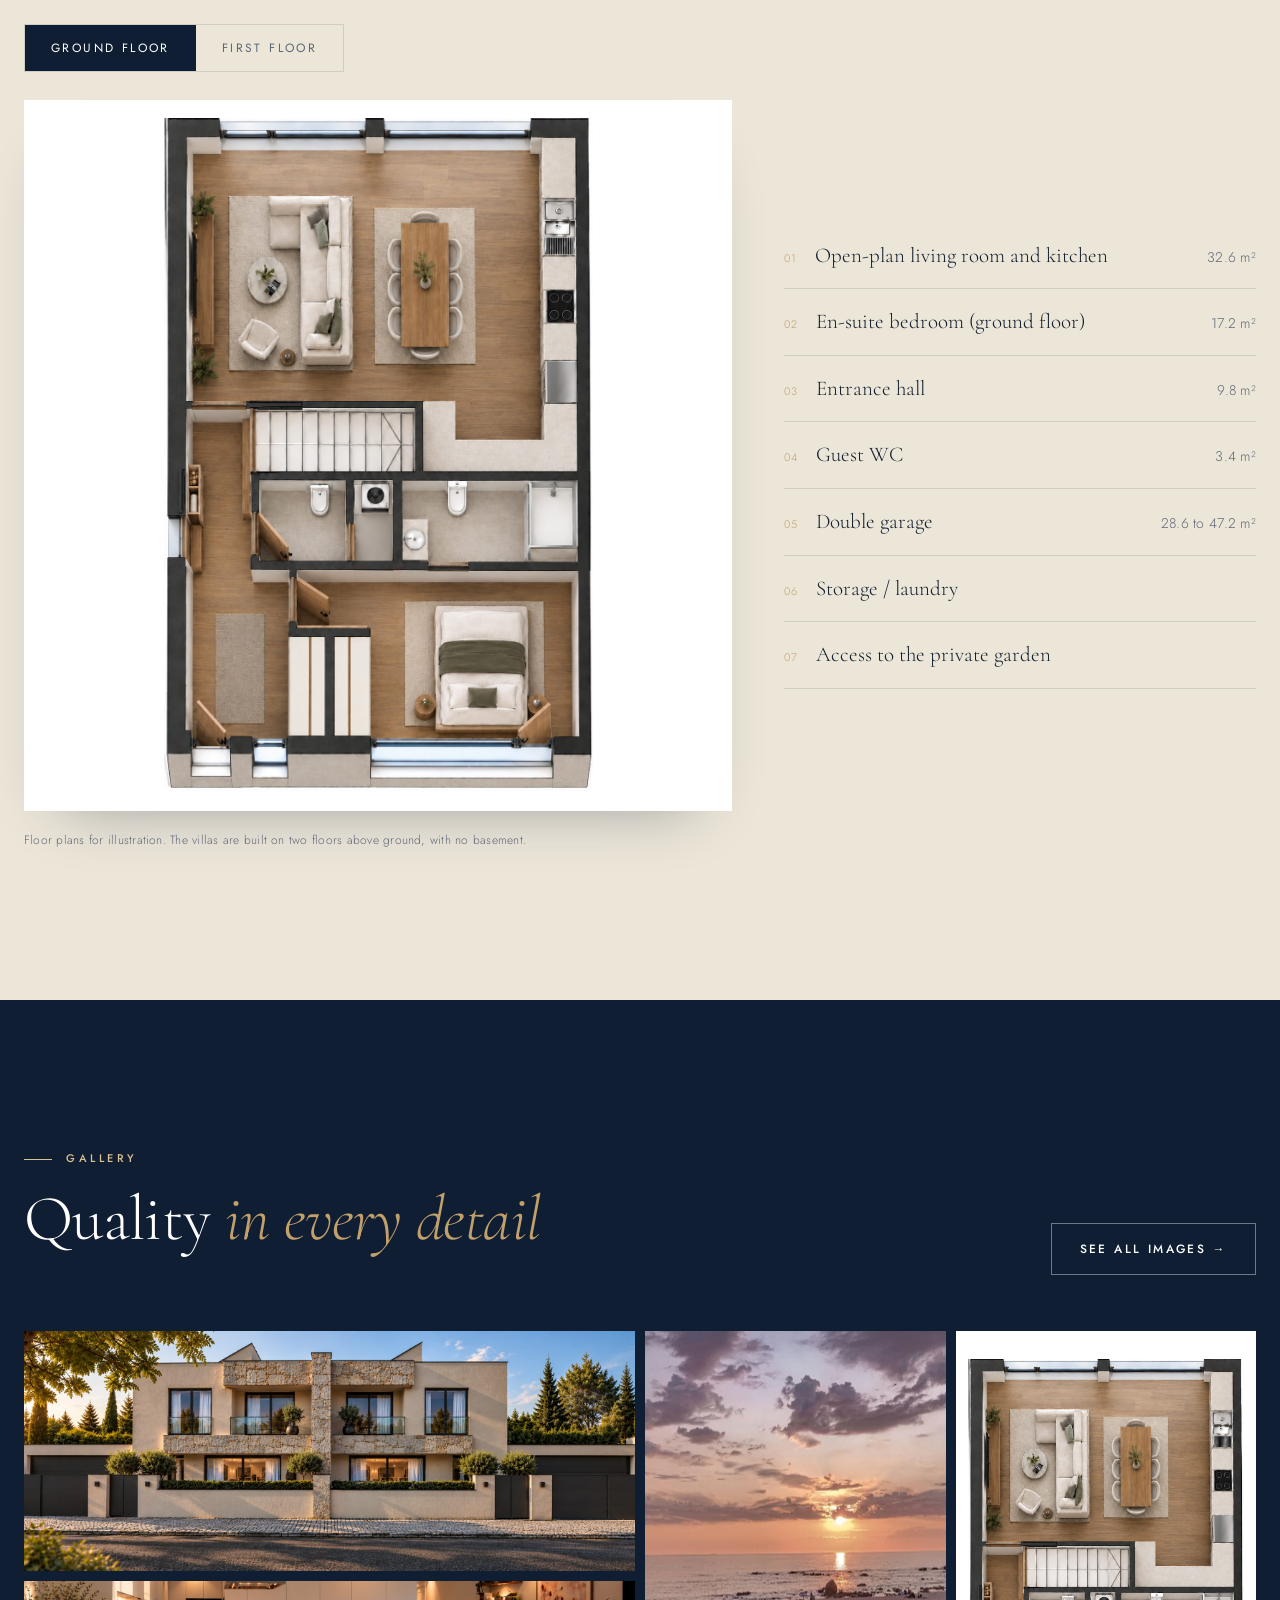
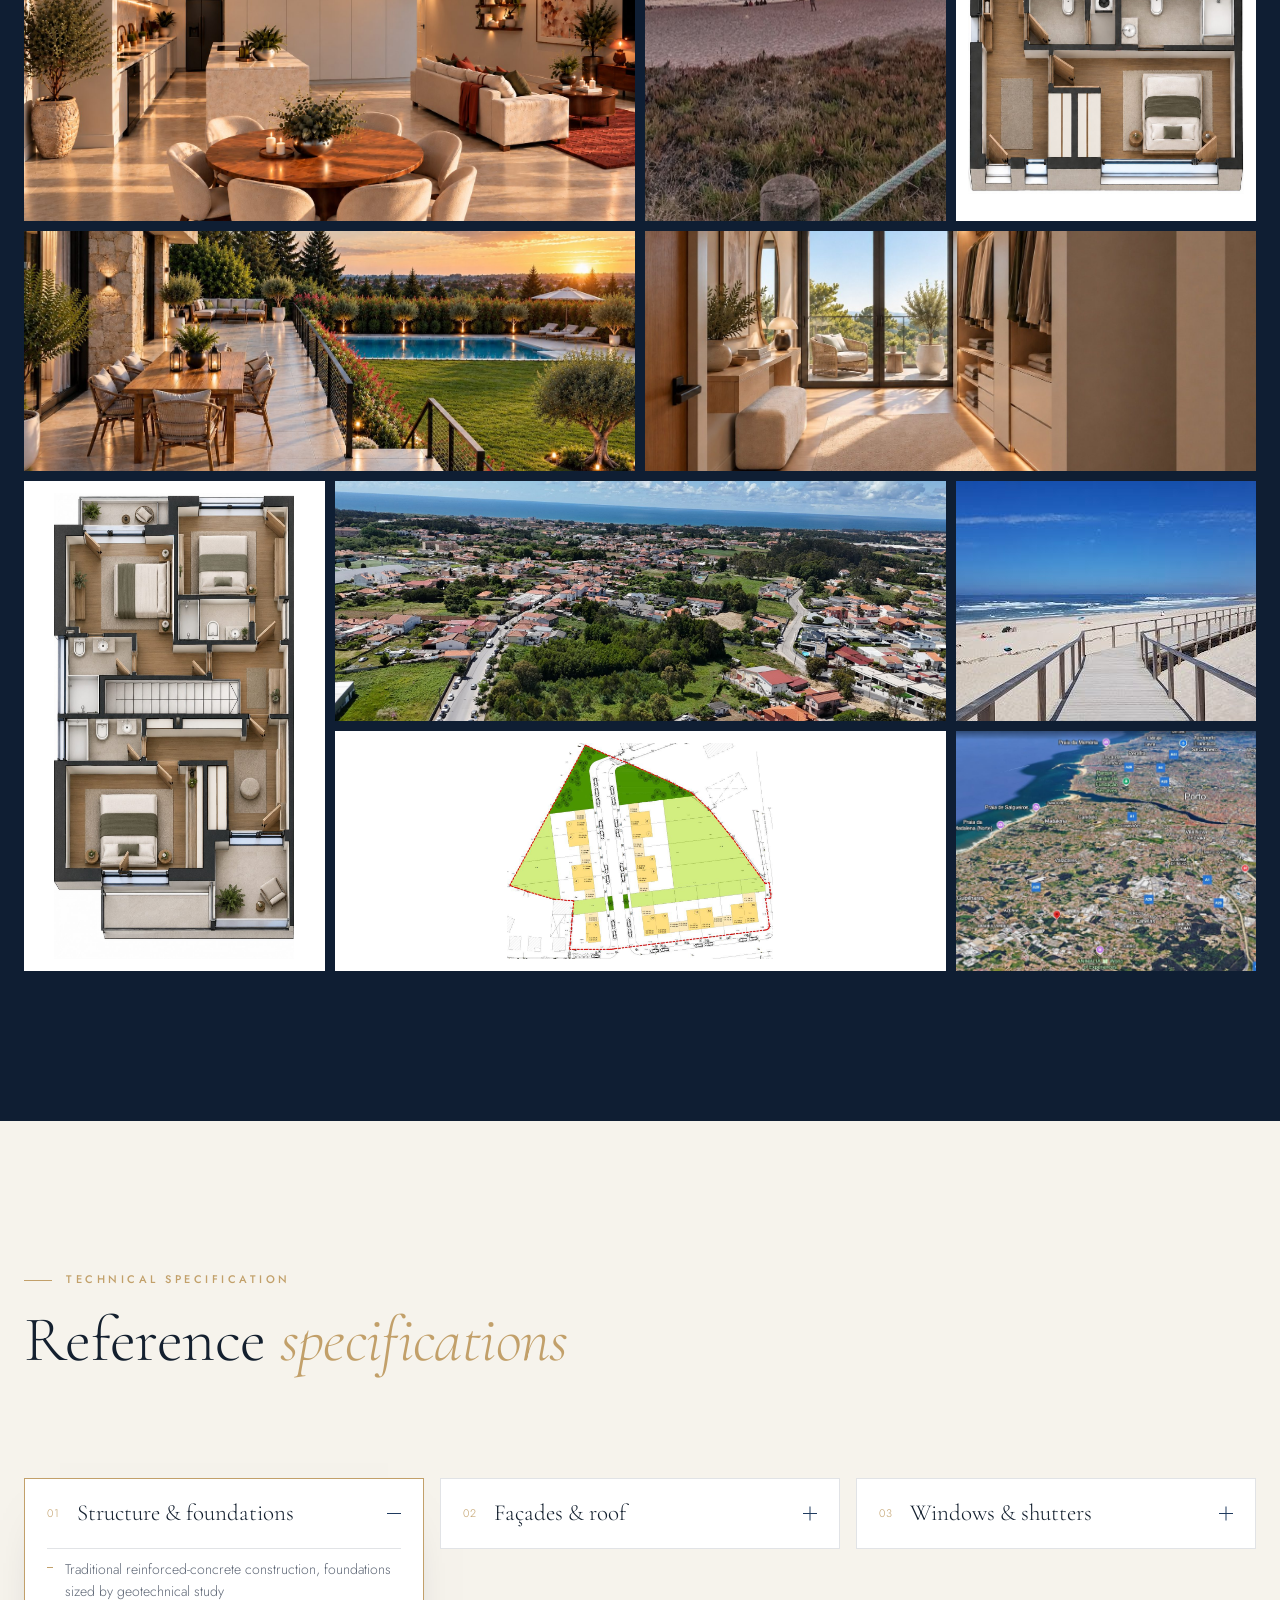
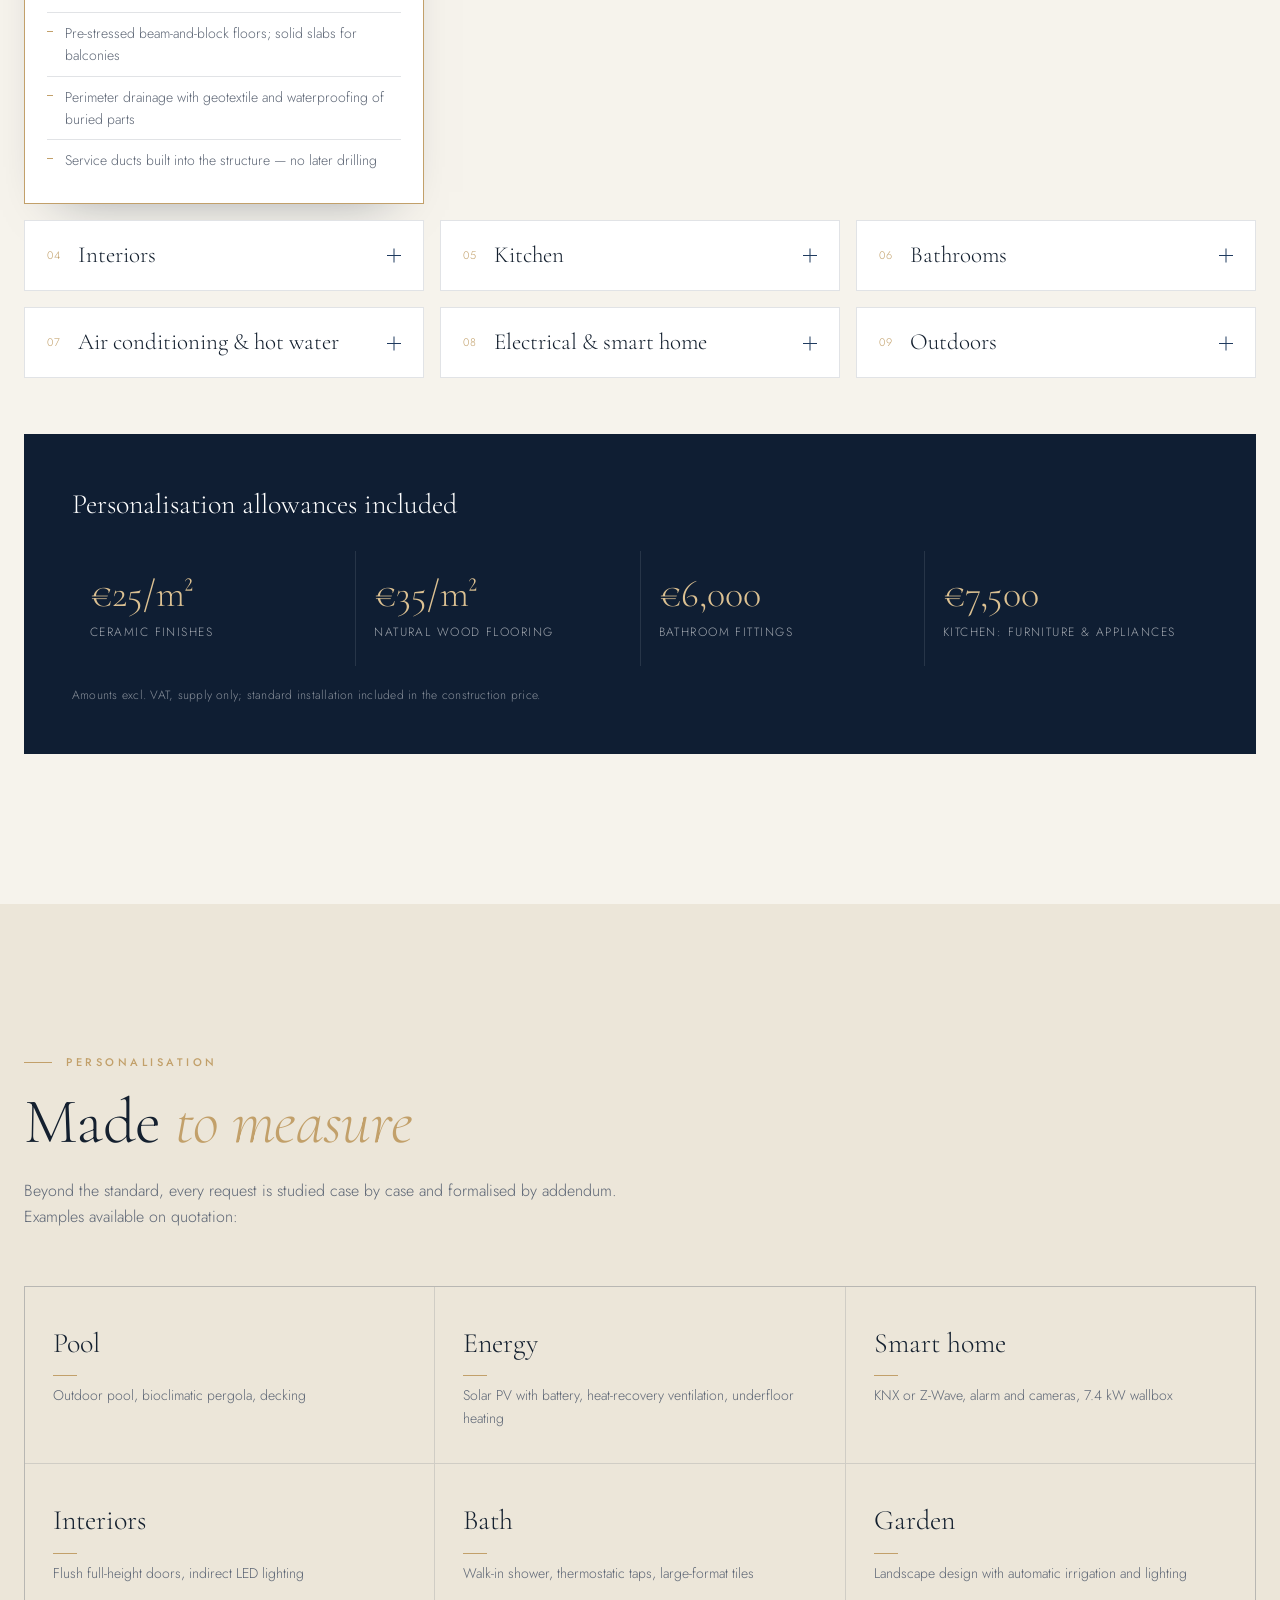
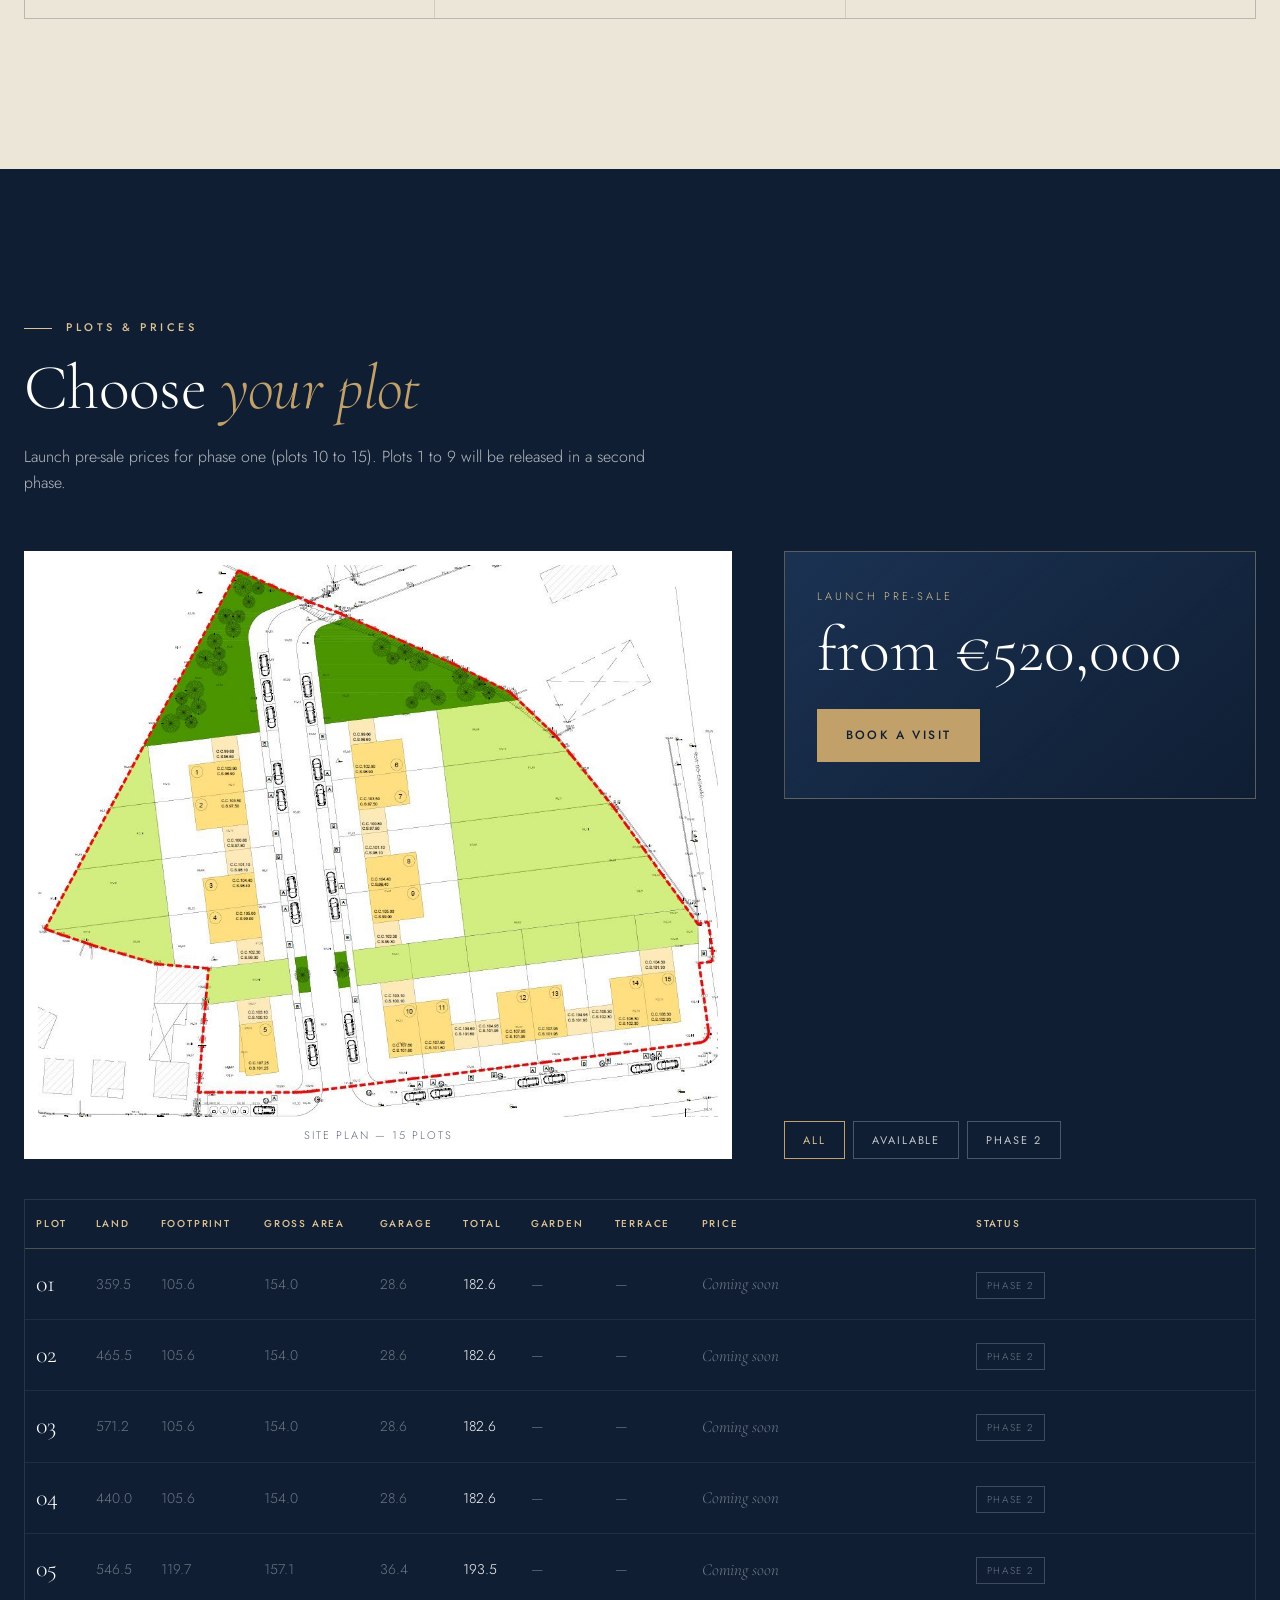
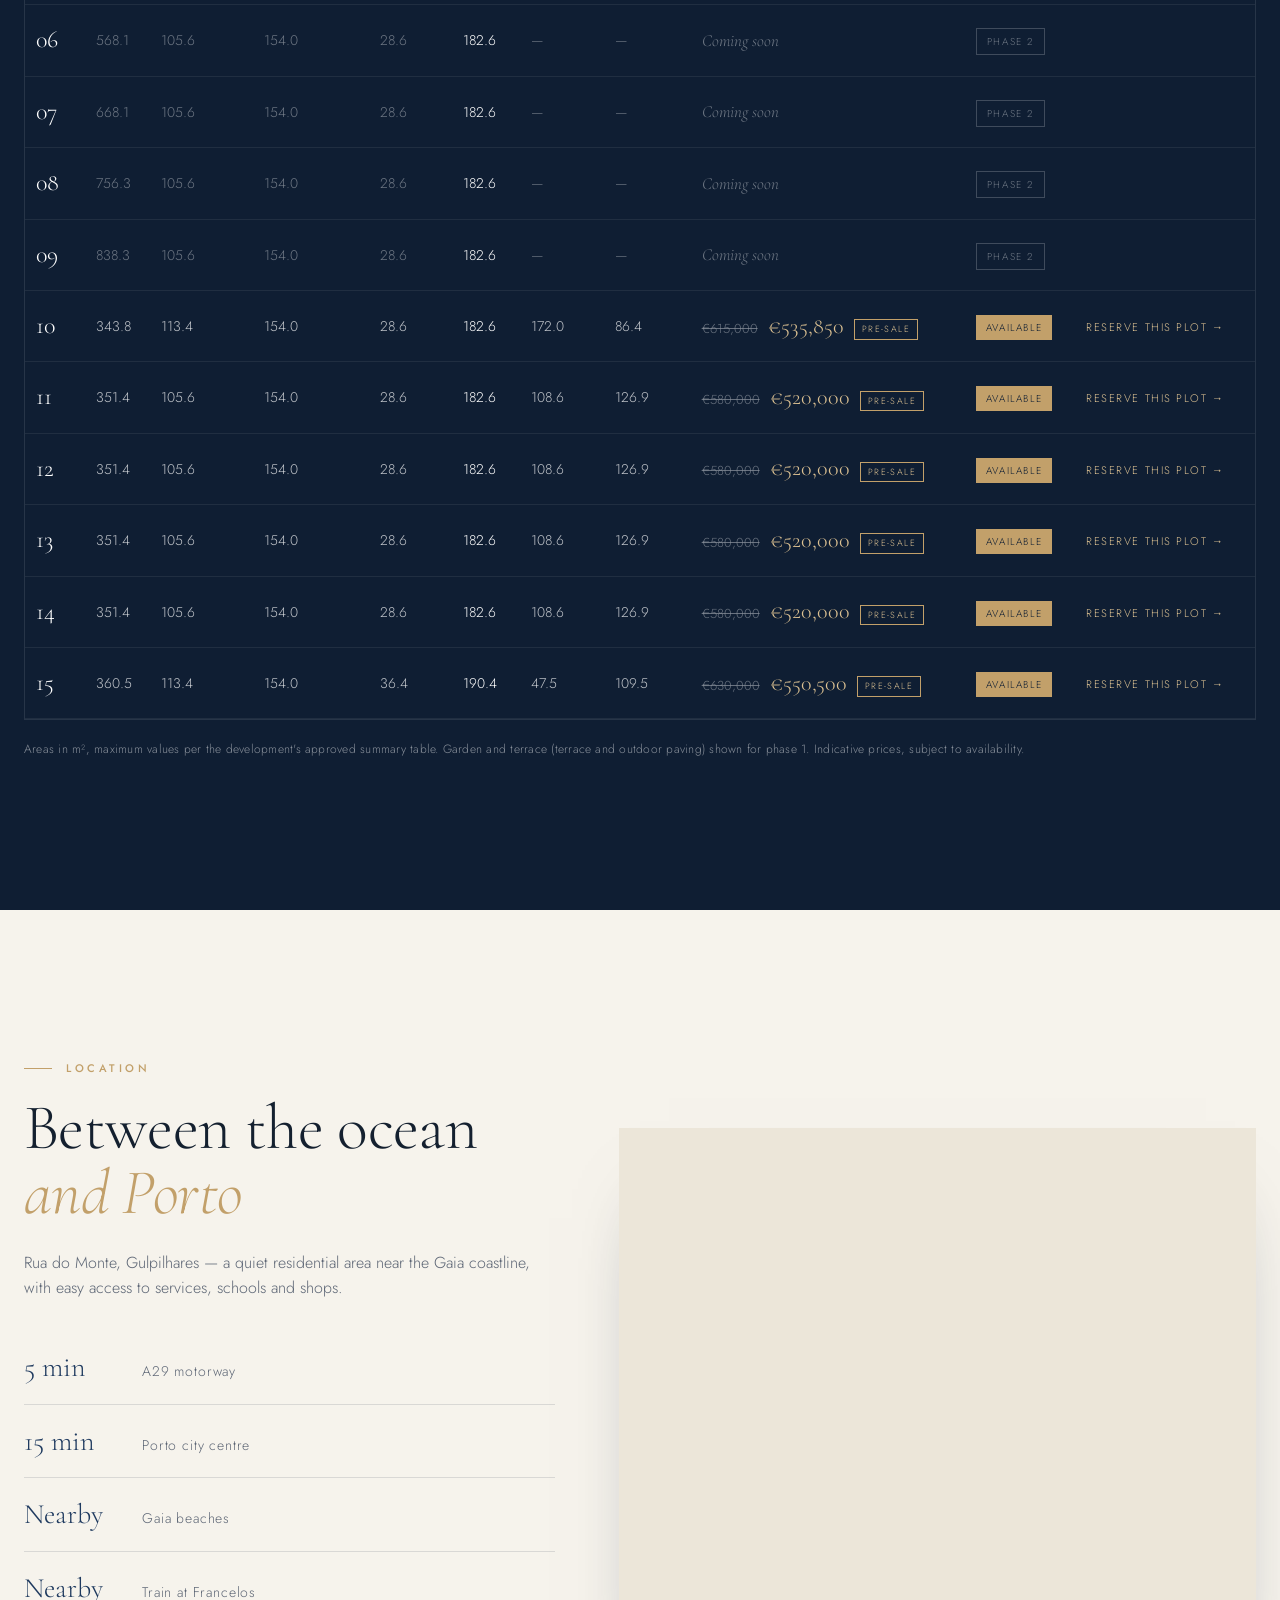
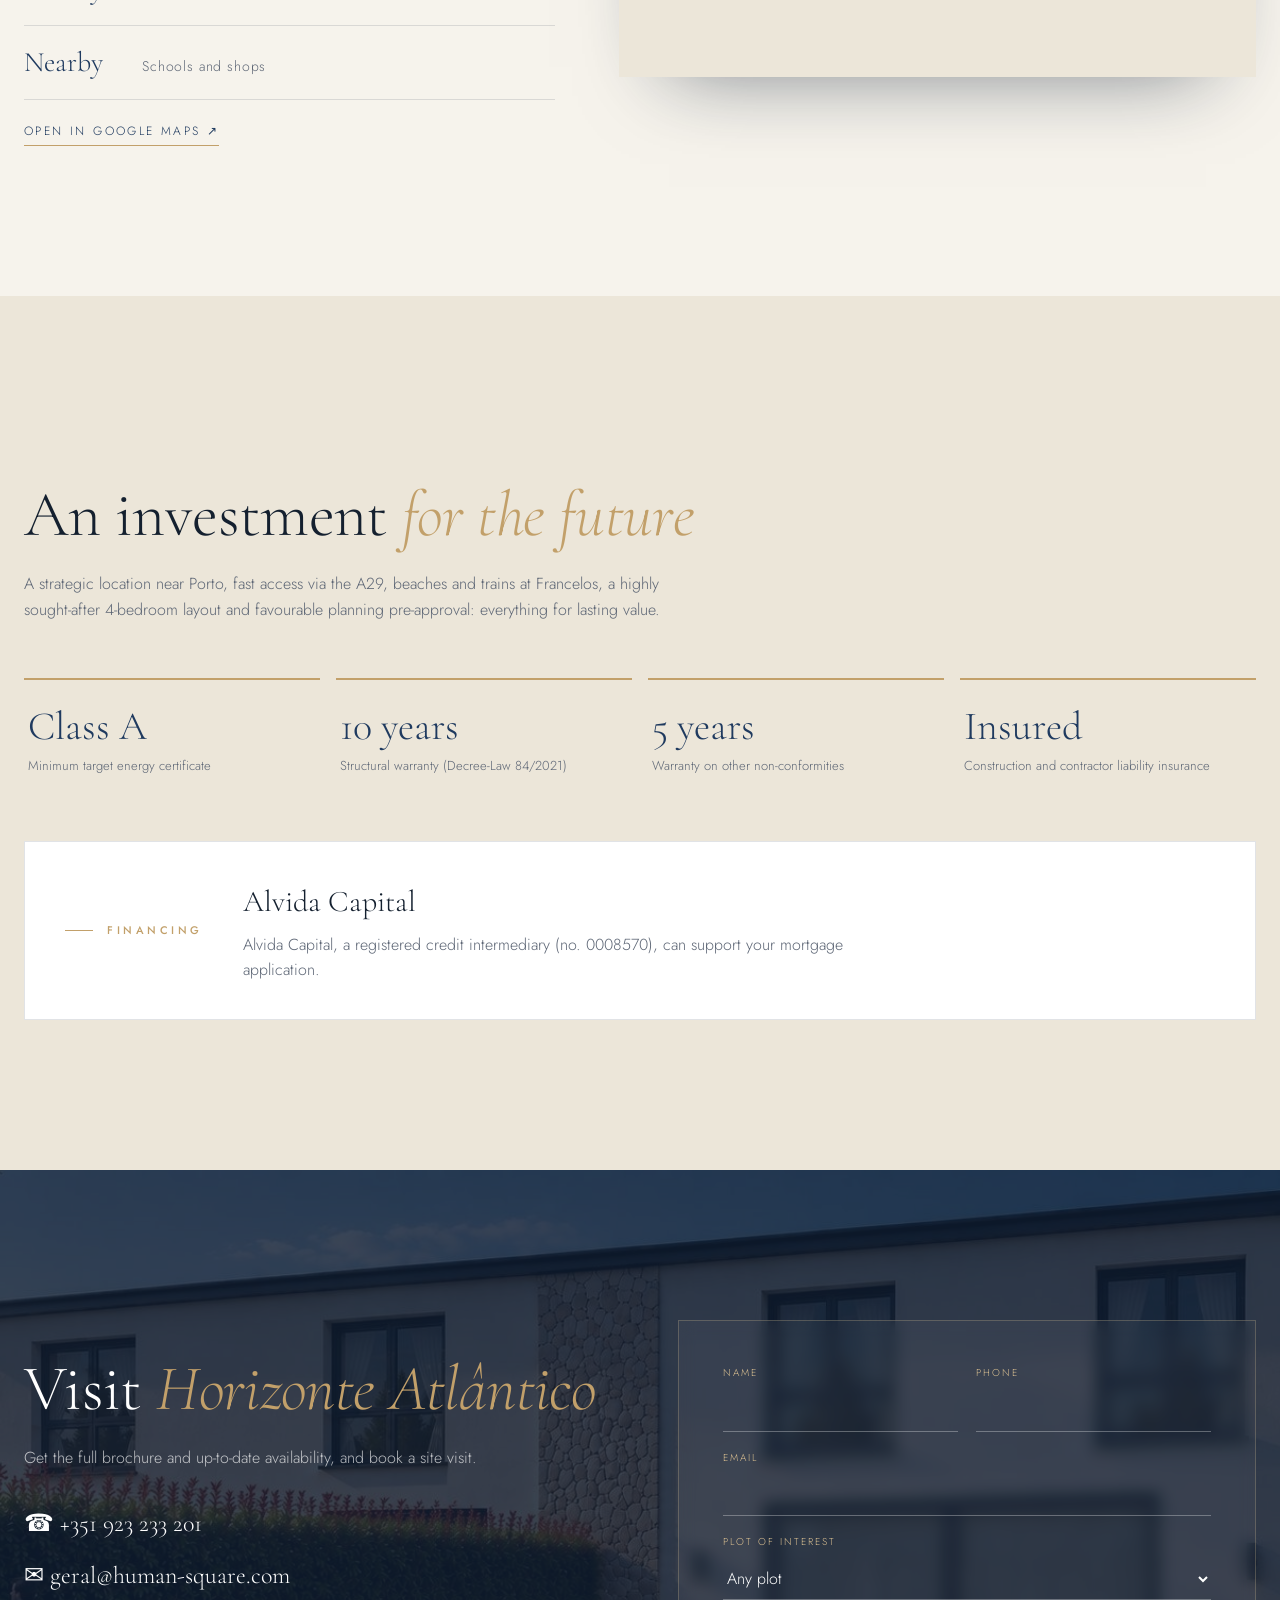
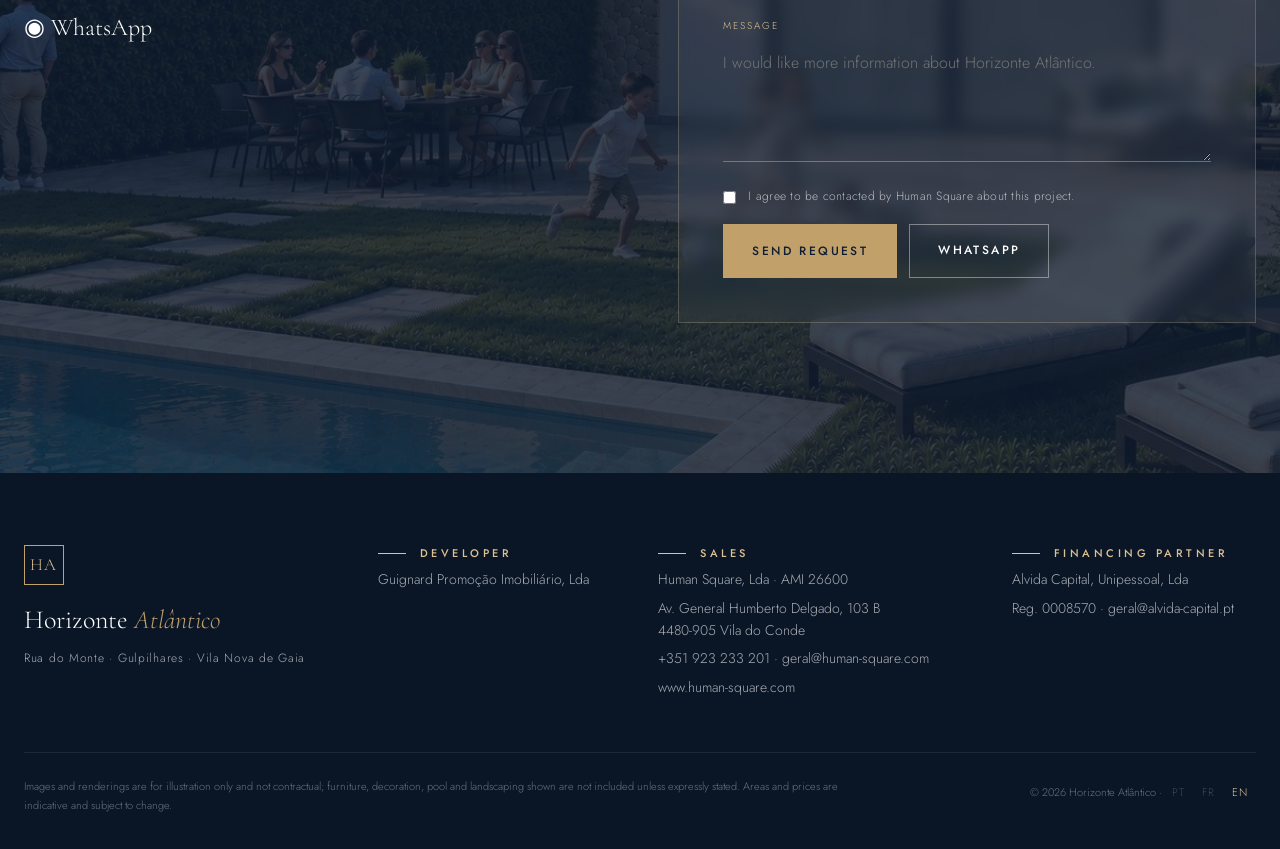
==== commit c4c205e2: "Horizonte : surfaces des pieces, jardin et terrasse par lot" ====
--- a/wwwroot/horizonte/index.html
+++ b/wwwroot/horizonte/index.html
@@ -116,11 +116,11 @@
     <div class="plan-wrap reveal">
       <div class="plan" data-pane="rc">
         <figure class="plan-img" data-i="4"><img src="img/planta_3d_b.jpg" alt="Planta do rés-do-chão" loading="lazy" /></figure>
-        <ul class="plan-list"><li>Hall de entrada</li><li>Sala de estar e jantar em open space</li><li>Cozinha equipada em open space</li><li>Instalação sanitária de serviço</li><li>Suite com casa de banho</li><li>Garagem para 2 carros</li><li>Arrumos / lavandaria</li><li>Acesso ao jardim privativo (logradouro)</li></ul>
+        <ul class="plan-list"><li><span class="pl-l">Sala e cozinha em open space</span><span class="pl-a">32,6 m²</span></li><li><span class="pl-l">Suite (rés-do-chão)</span><span class="pl-a">17,2 m²</span></li><li><span class="pl-l">Hall de entrada</span><span class="pl-a">9,8 m²</span></li><li><span class="pl-l">Instalação sanitária de serviço</span><span class="pl-a">3,4 m²</span></li><li><span class="pl-l">Garagem para 2 carros</span><span class="pl-a">28,6 a 47,2 m²</span></li><li><span class="pl-l">Arrumos / lavandaria</span></li><li><span class="pl-l">Acesso ao jardim privativo (logradouro)</span></li></ul>
       </div>
       <div class="plan" data-pane="p1" hidden>
         <figure class="plan-img" data-i="6"><img src="img/planta_3d_a.jpg" alt="Planta do piso 1" loading="lazy" /></figure>
-        <ul class="plan-list"><li>Suite principal com closet e casa de banho privativa</li><li>Dois quartos com roupeiros embutidos</li><li>Casa de banho de apoio aos quartos</li><li>Varanda ou terraço, consoante a orientação do lote</li></ul>
+        <ul class="plan-list"><li><span class="pl-l">Suite 1, principal com closet</span><span class="pl-a">26,9 m²</span></li><li><span class="pl-l">Suite 2</span><span class="pl-a">17,8 m²</span></li><li><span class="pl-l">Suite 3</span><span class="pl-a">14,5 m²</span></li><li><span class="pl-l">Distribuição</span><span class="pl-a">3,9 m²</span></li><li><span class="pl-l">Varanda 1</span><span class="pl-a">4,4 m²</span></li><li><span class="pl-l">Varanda 2</span><span class="pl-a">2,4 m²</span></li></ul>
       </div>
     </div>
     <p class="note">Plantas ilustrativas. As moradias desenvolvem-se em dois pisos acima da cota de soleira, sem cave.</p>
@@ -195,27 +195,27 @@
     </div>
     <div class="tbl-wrap reveal">
       <table class="tbl" id="lots">
-        <thead><tr><th>Lote</th><th>Terreno</th><th>Implantação</th><th>Área bruta</th><th>Garagem</th><th>Total</th><th>Preço</th><th>Estado</th><th></th></tr></thead>
+        <thead><tr><th>Lote</th><th>Terreno</th><th>Implantação</th><th>Área bruta</th><th>Garagem</th><th>Total</th><th>Jardim</th><th>Terraço</th><th>Preço</th><th>Estado</th><th></th></tr></thead>
         <tbody>
-<tr class="is-soon" data-state="soon"><td class="c-lot">01</td><td data-l="Terreno">359,5</td><td data-l="Implantação">105,6</td><td data-l="Área bruta">154,0</td><td data-l="Garagem">28,6</td><td data-l="Total" class="c-tot">182,6</td><td data-l="Preço" class="c-price"><span class="p-soon">Em breve</span></td><td data-l="Estado"><span class="st st-soon">2.ª fase</span></td><td class="c-cta"></td></tr>
-<tr class="is-soon" data-state="soon"><td class="c-lot">02</td><td data-l="Terreno">465,5</td><td data-l="Implantação">105,6</td><td data-l="Área bruta">154,0</td><td data-l="Garagem">28,6</td><td data-l="Total" class="c-tot">182,6</td><td data-l="Preço" class="c-price"><span class="p-soon">Em breve</span></td><td data-l="Estado"><span class="st st-soon">2.ª fase</span></td><td class="c-cta"></td></tr>
-<tr class="is-soon" data-state="soon"><td class="c-lot">03</td><td data-l="Terreno">571,2</td><td data-l="Implantação">105,6</td><td data-l="Área bruta">154,0</td><td data-l="Garagem">28,6</td><td data-l="Total" class="c-tot">182,6</td><td data-l="Preço" class="c-price"><span class="p-soon">Em breve</span></td><td data-l="Estado"><span class="st st-soon">2.ª fase</span></td><td class="c-cta"></td></tr>
-<tr class="is-soon" data-state="soon"><td class="c-lot">04</td><td data-l="Terreno">440,0</td><td data-l="Implantação">105,6</td><td data-l="Área bruta">154,0</td><td data-l="Garagem">28,6</td><td data-l="Total" class="c-tot">182,6</td><td data-l="Preço" class="c-price"><span class="p-soon">Em breve</span></td><td data-l="Estado"><span class="st st-soon">2.ª fase</span></td><td class="c-cta"></td></tr>
-<tr class="is-soon" data-state="soon"><td class="c-lot">05</td><td data-l="Terreno">546,5</td><td data-l="Implantação">119,7</td><td data-l="Área bruta">157,1</td><td data-l="Garagem">36,4</td><td data-l="Total" class="c-tot">193,5</td><td data-l="Preço" class="c-price"><span class="p-soon">Em breve</span></td><td data-l="Estado"><span class="st st-soon">2.ª fase</span></td><td class="c-cta"></td></tr>
-<tr class="is-soon" data-state="soon"><td class="c-lot">06</td><td data-l="Terreno">568,1</td><td data-l="Implantação">105,6</td><td data-l="Área bruta">154,0</td><td data-l="Garagem">28,6</td><td data-l="Total" class="c-tot">182,6</td><td data-l="Preço" class="c-price"><span class="p-soon">Em breve</span></td><td data-l="Estado"><span class="st st-soon">2.ª fase</span></td><td class="c-cta"></td></tr>
-<tr class="is-soon" data-state="soon"><td class="c-lot">07</td><td data-l="Terreno">668,1</td><td data-l="Implantação">105,6</td><td data-l="Área bruta">154,0</td><td data-l="Garagem">28,6</td><td data-l="Total" class="c-tot">182,6</td><td data-l="Preço" class="c-price"><span class="p-soon">Em breve</span></td><td data-l="Estado"><span class="st st-soon">2.ª fase</span></td><td class="c-cta"></td></tr>
-<tr class="is-soon" data-state="soon"><td class="c-lot">08</td><td data-l="Terreno">756,3</td><td data-l="Implantação">105,6</td><td data-l="Área bruta">154,0</td><td data-l="Garagem">28,6</td><td data-l="Total" class="c-tot">182,6</td><td data-l="Preço" class="c-price"><span class="p-soon">Em breve</span></td><td data-l="Estado"><span class="st st-soon">2.ª fase</span></td><td class="c-cta"></td></tr>
-<tr class="is-soon" data-state="soon"><td class="c-lot">09</td><td data-l="Terreno">838,3</td><td data-l="Implantação">105,6</td><td data-l="Área bruta">154,0</td><td data-l="Garagem">28,6</td><td data-l="Total" class="c-tot">182,6</td><td data-l="Preço" class="c-price"><span class="p-soon">Em breve</span></td><td data-l="Estado"><span class="st st-soon">2.ª fase</span></td><td class="c-cta"></td></tr>
-<tr class="is-avail" data-state="avail"><td class="c-lot">10</td><td data-l="Terreno">343,8</td><td data-l="Implantação">113,4</td><td data-l="Área bruta">154,0</td><td data-l="Garagem">28,6</td><td data-l="Total" class="c-tot">182,6</td><td data-l="Preço" class="c-price"><span class="p-old">615 000 €</span><span class="p-new">535 850 €</span><span class="p-tag">Pré-venda</span></td><td data-l="Estado"><span class="st st-on">Disponível</span></td><td class="c-cta"><a href="#contact" class="lot-cta" data-lot="10">Reservar este lote →</a></td></tr>
-<tr class="is-avail" data-state="avail"><td class="c-lot">11</td><td data-l="Terreno">351,4</td><td data-l="Implantação">105,6</td><td data-l="Área bruta">154,0</td><td data-l="Garagem">28,6</td><td data-l="Total" class="c-tot">182,6</td><td data-l="Preço" class="c-price"><span class="p-old">580 000 €</span><span class="p-new">520 000 €</span><span class="p-tag">Pré-venda</span></td><td data-l="Estado"><span class="st st-on">Disponível</span></td><td class="c-cta"><a href="#contact" class="lot-cta" data-lot="11">Reservar este lote →</a></td></tr>
-<tr class="is-avail" data-state="avail"><td class="c-lot">12</td><td data-l="Terreno">351,4</td><td data-l="Implantação">105,6</td><td data-l="Área bruta">154,0</td><td data-l="Garagem">28,6</td><td data-l="Total" class="c-tot">182,6</td><td data-l="Preço" class="c-price"><span class="p-old">580 000 €</span><span class="p-new">520 000 €</span><span class="p-tag">Pré-venda</span></td><td data-l="Estado"><span class="st st-on">Disponível</span></td><td class="c-cta"><a href="#contact" class="lot-cta" data-lot="12">Reservar este lote →</a></td></tr>
-<tr class="is-avail" data-state="avail"><td class="c-lot">13</td><td data-l="Terreno">351,4</td><td data-l="Implantação">105,6</td><td data-l="Área bruta">154,0</td><td data-l="Garagem">28,6</td><td data-l="Total" class="c-tot">182,6</td><td data-l="Preço" class="c-price"><span class="p-old">580 000 €</span><span class="p-new">520 000 €</span><span class="p-tag">Pré-venda</span></td><td data-l="Estado"><span class="st st-on">Disponível</span></td><td class="c-cta"><a href="#contact" class="lot-cta" data-lot="13">Reservar este lote →</a></td></tr>
-<tr class="is-avail" data-state="avail"><td class="c-lot">14</td><td data-l="Terreno">351,4</td><td data-l="Implantação">105,6</td><td data-l="Área bruta">154,0</td><td data-l="Garagem">28,6</td><td data-l="Total" class="c-tot">182,6</td><td data-l="Preço" class="c-price"><span class="p-old">580 000 €</span><span class="p-new">520 000 €</span><span class="p-tag">Pré-venda</span></td><td data-l="Estado"><span class="st st-on">Disponível</span></td><td class="c-cta"><a href="#contact" class="lot-cta" data-lot="14">Reservar este lote →</a></td></tr>
-<tr class="is-avail" data-state="avail"><td class="c-lot">15</td><td data-l="Terreno">360,5</td><td data-l="Implantação">113,4</td><td data-l="Área bruta">154,0</td><td data-l="Garagem">36,4</td><td data-l="Total" class="c-tot">190,4</td><td data-l="Preço" class="c-price"><span class="p-old">630 000 €</span><span class="p-new">550 500 €</span><span class="p-tag">Pré-venda</span></td><td data-l="Estado"><span class="st st-on">Disponível</span></td><td class="c-cta"><a href="#contact" class="lot-cta" data-lot="15">Reservar este lote →</a></td></tr>
+<tr class="is-soon" data-state="soon"><td class="c-lot">01</td><td data-l="Terreno">359,5</td><td data-l="Implantação">105,6</td><td data-l="Área bruta">154,0</td><td data-l="Garagem">28,6</td><td data-l="Total" class="c-tot">182,6</td><td data-l="Jardim">—</td><td data-l="Terraço">—</td><td data-l="Preço" class="c-price"><span class="p-soon">Em breve</span></td><td data-l="Estado"><span class="st st-soon">2.ª fase</span></td><td class="c-cta"></td></tr>
+<tr class="is-soon" data-state="soon"><td class="c-lot">02</td><td data-l="Terreno">465,5</td><td data-l="Implantação">105,6</td><td data-l="Área bruta">154,0</td><td data-l="Garagem">28,6</td><td data-l="Total" class="c-tot">182,6</td><td data-l="Jardim">—</td><td data-l="Terraço">—</td><td data-l="Preço" class="c-price"><span class="p-soon">Em breve</span></td><td data-l="Estado"><span class="st st-soon">2.ª fase</span></td><td class="c-cta"></td></tr>
+<tr class="is-soon" data-state="soon"><td class="c-lot">03</td><td data-l="Terreno">571,2</td><td data-l="Implantação">105,6</td><td data-l="Área bruta">154,0</td><td data-l="Garagem">28,6</td><td data-l="Total" class="c-tot">182,6</td><td data-l="Jardim">—</td><td data-l="Terraço">—</td><td data-l="Preço" class="c-price"><span class="p-soon">Em breve</span></td><td data-l="Estado"><span class="st st-soon">2.ª fase</span></td><td class="c-cta"></td></tr>
+<tr class="is-soon" data-state="soon"><td class="c-lot">04</td><td data-l="Terreno">440,0</td><td data-l="Implantação">105,6</td><td data-l="Área bruta">154,0</td><td data-l="Garagem">28,6</td><td data-l="Total" class="c-tot">182,6</td><td data-l="Jardim">—</td><td data-l="Terraço">—</td><td data-l="Preço" class="c-price"><span class="p-soon">Em breve</span></td><td data-l="Estado"><span class="st st-soon">2.ª fase</span></td><td class="c-cta"></td></tr>
+<tr class="is-soon" data-state="soon"><td class="c-lot">05</td><td data-l="Terreno">546,5</td><td data-l="Implantação">119,7</td><td data-l="Área bruta">157,1</td><td data-l="Garagem">36,4</td><td data-l="Total" class="c-tot">193,5</td><td data-l="Jardim">—</td><td data-l="Terraço">—</td><td data-l="Preço" class="c-price"><span class="p-soon">Em breve</span></td><td data-l="Estado"><span class="st st-soon">2.ª fase</span></td><td class="c-cta"></td></tr>
+<tr class="is-soon" data-state="soon"><td class="c-lot">06</td><td data-l="Terreno">568,1</td><td data-l="Implantação">105,6</td><td data-l="Área bruta">154,0</td><td data-l="Garagem">28,6</td><td data-l="Total" class="c-tot">182,6</td><td data-l="Jardim">—</td><td data-l="Terraço">—</td><td data-l="Preço" class="c-price"><span class="p-soon">Em breve</span></td><td data-l="Estado"><span class="st st-soon">2.ª fase</span></td><td class="c-cta"></td></tr>
+<tr class="is-soon" data-state="soon"><td class="c-lot">07</td><td data-l="Terreno">668,1</td><td data-l="Implantação">105,6</td><td data-l="Área bruta">154,0</td><td data-l="Garagem">28,6</td><td data-l="Total" class="c-tot">182,6</td><td data-l="Jardim">—</td><td data-l="Terraço">—</td><td data-l="Preço" class="c-price"><span class="p-soon">Em breve</span></td><td data-l="Estado"><span class="st st-soon">2.ª fase</span></td><td class="c-cta"></td></tr>
+<tr class="is-soon" data-state="soon"><td class="c-lot">08</td><td data-l="Terreno">756,3</td><td data-l="Implantação">105,6</td><td data-l="Área bruta">154,0</td><td data-l="Garagem">28,6</td><td data-l="Total" class="c-tot">182,6</td><td data-l="Jardim">—</td><td data-l="Terraço">—</td><td data-l="Preço" class="c-price"><span class="p-soon">Em breve</span></td><td data-l="Estado"><span class="st st-soon">2.ª fase</span></td><td class="c-cta"></td></tr>
+<tr class="is-soon" data-state="soon"><td class="c-lot">09</td><td data-l="Terreno">838,3</td><td data-l="Implantação">105,6</td><td data-l="Área bruta">154,0</td><td data-l="Garagem">28,6</td><td data-l="Total" class="c-tot">182,6</td><td data-l="Jardim">—</td><td data-l="Terraço">—</td><td data-l="Preço" class="c-price"><span class="p-soon">Em breve</span></td><td data-l="Estado"><span class="st st-soon">2.ª fase</span></td><td class="c-cta"></td></tr>
+<tr class="is-avail" data-state="avail"><td class="c-lot">10</td><td data-l="Terreno">343,8</td><td data-l="Implantação">113,4</td><td data-l="Área bruta">154,0</td><td data-l="Garagem">28,6</td><td data-l="Total" class="c-tot">182,6</td><td data-l="Jardim">172,0</td><td data-l="Terraço">86,4</td><td data-l="Preço" class="c-price"><span class="p-old">615 000 €</span><span class="p-new">535 850 €</span><span class="p-tag">Pré-venda</span></td><td data-l="Estado"><span class="st st-on">Disponível</span></td><td class="c-cta"><a href="#contact" class="lot-cta" data-lot="10">Reservar este lote →</a></td></tr>
+<tr class="is-avail" data-state="avail"><td class="c-lot">11</td><td data-l="Terreno">351,4</td><td data-l="Implantação">105,6</td><td data-l="Área bruta">154,0</td><td data-l="Garagem">28,6</td><td data-l="Total" class="c-tot">182,6</td><td data-l="Jardim">108,6</td><td data-l="Terraço">126,9</td><td data-l="Preço" class="c-price"><span class="p-old">580 000 €</span><span class="p-new">520 000 €</span><span class="p-tag">Pré-venda</span></td><td data-l="Estado"><span class="st st-on">Disponível</span></td><td class="c-cta"><a href="#contact" class="lot-cta" data-lot="11">Reservar este lote →</a></td></tr>
+<tr class="is-avail" data-state="avail"><td class="c-lot">12</td><td data-l="Terreno">351,4</td><td data-l="Implantação">105,6</td><td data-l="Área bruta">154,0</td><td data-l="Garagem">28,6</td><td data-l="Total" class="c-tot">182,6</td><td data-l="Jardim">108,6</td><td data-l="Terraço">126,9</td><td data-l="Preço" class="c-price"><span class="p-old">580 000 €</span><span class="p-new">520 000 €</span><span class="p-tag">Pré-venda</span></td><td data-l="Estado"><span class="st st-on">Disponível</span></td><td class="c-cta"><a href="#contact" class="lot-cta" data-lot="12">Reservar este lote →</a></td></tr>
+<tr class="is-avail" data-state="avail"><td class="c-lot">13</td><td data-l="Terreno">351,4</td><td data-l="Implantação">105,6</td><td data-l="Área bruta">154,0</td><td data-l="Garagem">28,6</td><td data-l="Total" class="c-tot">182,6</td><td data-l="Jardim">108,6</td><td data-l="Terraço">126,9</td><td data-l="Preço" class="c-price"><span class="p-old">580 000 €</span><span class="p-new">520 000 €</span><span class="p-tag">Pré-venda</span></td><td data-l="Estado"><span class="st st-on">Disponível</span></td><td class="c-cta"><a href="#contact" class="lot-cta" data-lot="13">Reservar este lote →</a></td></tr>
+<tr class="is-avail" data-state="avail"><td class="c-lot">14</td><td data-l="Terreno">351,4</td><td data-l="Implantação">105,6</td><td data-l="Área bruta">154,0</td><td data-l="Garagem">28,6</td><td data-l="Total" class="c-tot">182,6</td><td data-l="Jardim">108,6</td><td data-l="Terraço">126,9</td><td data-l="Preço" class="c-price"><span class="p-old">580 000 €</span><span class="p-new">520 000 €</span><span class="p-tag">Pré-venda</span></td><td data-l="Estado"><span class="st st-on">Disponível</span></td><td class="c-cta"><a href="#contact" class="lot-cta" data-lot="14">Reservar este lote →</a></td></tr>
+<tr class="is-avail" data-state="avail"><td class="c-lot">15</td><td data-l="Terreno">360,5</td><td data-l="Implantação">113,4</td><td data-l="Área bruta">154,0</td><td data-l="Garagem">36,4</td><td data-l="Total" class="c-tot">190,4</td><td data-l="Jardim">47,5</td><td data-l="Terraço">109,5</td><td data-l="Preço" class="c-price"><span class="p-old">630 000 €</span><span class="p-new">550 500 €</span><span class="p-tag">Pré-venda</span></td><td data-l="Estado"><span class="st st-on">Disponível</span></td><td class="c-cta"><a href="#contact" class="lot-cta" data-lot="15">Reservar este lote →</a></td></tr>
         </tbody>
       </table>
     </div>
-    <p class="note light">Áreas em m², valores máximos conforme o Quadro Síntese do loteamento. Preços indicativos, sujeitos a disponibilidade.</p>
+    <p class="note light">Áreas em m², valores máximos conforme o Quadro Síntese do loteamento. Jardim e terraço (terraço e pavimentos exteriores) indicados para a 1.ª fase. Preços indicativos, sujeitos a disponibilidade.</p>
   </div>
 </section>
 
--- a/wwwroot/horizonte/assets/style.css
+++ b/wwwroot/horizonte/assets/style.css
@@ -125,6 +125,7 @@
 .plan-list{list-style:none;counter-reset:c}
 .plan-list li{counter-increment:c;display:flex;gap:18px;align-items:baseline;padding:16px 0;border-bottom:1px solid var(--line);font-family:var(--serif);font-size:21px}
 .plan-list li::before{content:counter(c,decimal-leading-zero);font-family:var(--sans);font-size:11px;color:var(--gold);letter-spacing:.1em}
+.plan-list .pl-a{margin-left:auto;font-family:var(--sans);font-size:14px;color:var(--muted);white-space:nowrap;letter-spacing:.02em}
 
 /* GALLERY */
 .gal{display:grid;grid-template-columns:repeat(4,1fr);grid-auto-rows:240px;grid-auto-flow:dense;gap:10px}
@@ -182,8 +183,8 @@
 .flt.on,.flt:hover{border-color:var(--gold);color:var(--gold2)}
 .tbl-wrap{overflow-x:auto;border:1px solid rgba(255,255,255,.1)}
 .tbl{width:100%;border-collapse:collapse;font-size:14px}
-.tbl th{font-size:10px;letter-spacing:.18em;text-transform:uppercase;font-weight:500;color:var(--gold2);text-align:left;padding:16px 16px;border-bottom:1px solid rgba(220,193,146,.3);white-space:nowrap}
-.tbl td{padding:16px;border-bottom:1px solid rgba(255,255,255,.07);color:rgba(255,255,255,.75);white-space:nowrap;transition:background .3s}
+.tbl th{font-size:10px;letter-spacing:.18em;text-transform:uppercase;font-weight:500;color:var(--gold2);text-align:left;padding:16px 11px;border-bottom:1px solid rgba(220,193,146,.3);white-space:nowrap}
+.tbl td{padding:16px 11px;border-bottom:1px solid rgba(255,255,255,.07);color:rgba(255,255,255,.75);white-space:nowrap;transition:background .3s}
 .tbl tr.is-avail:hover td{background:rgba(220,193,146,.07)}
 .tbl tr.is-soon td{color:rgba(255,255,255,.4)}
 .c-lot{font-family:var(--serif);font-size:24px;color:#fff!important}
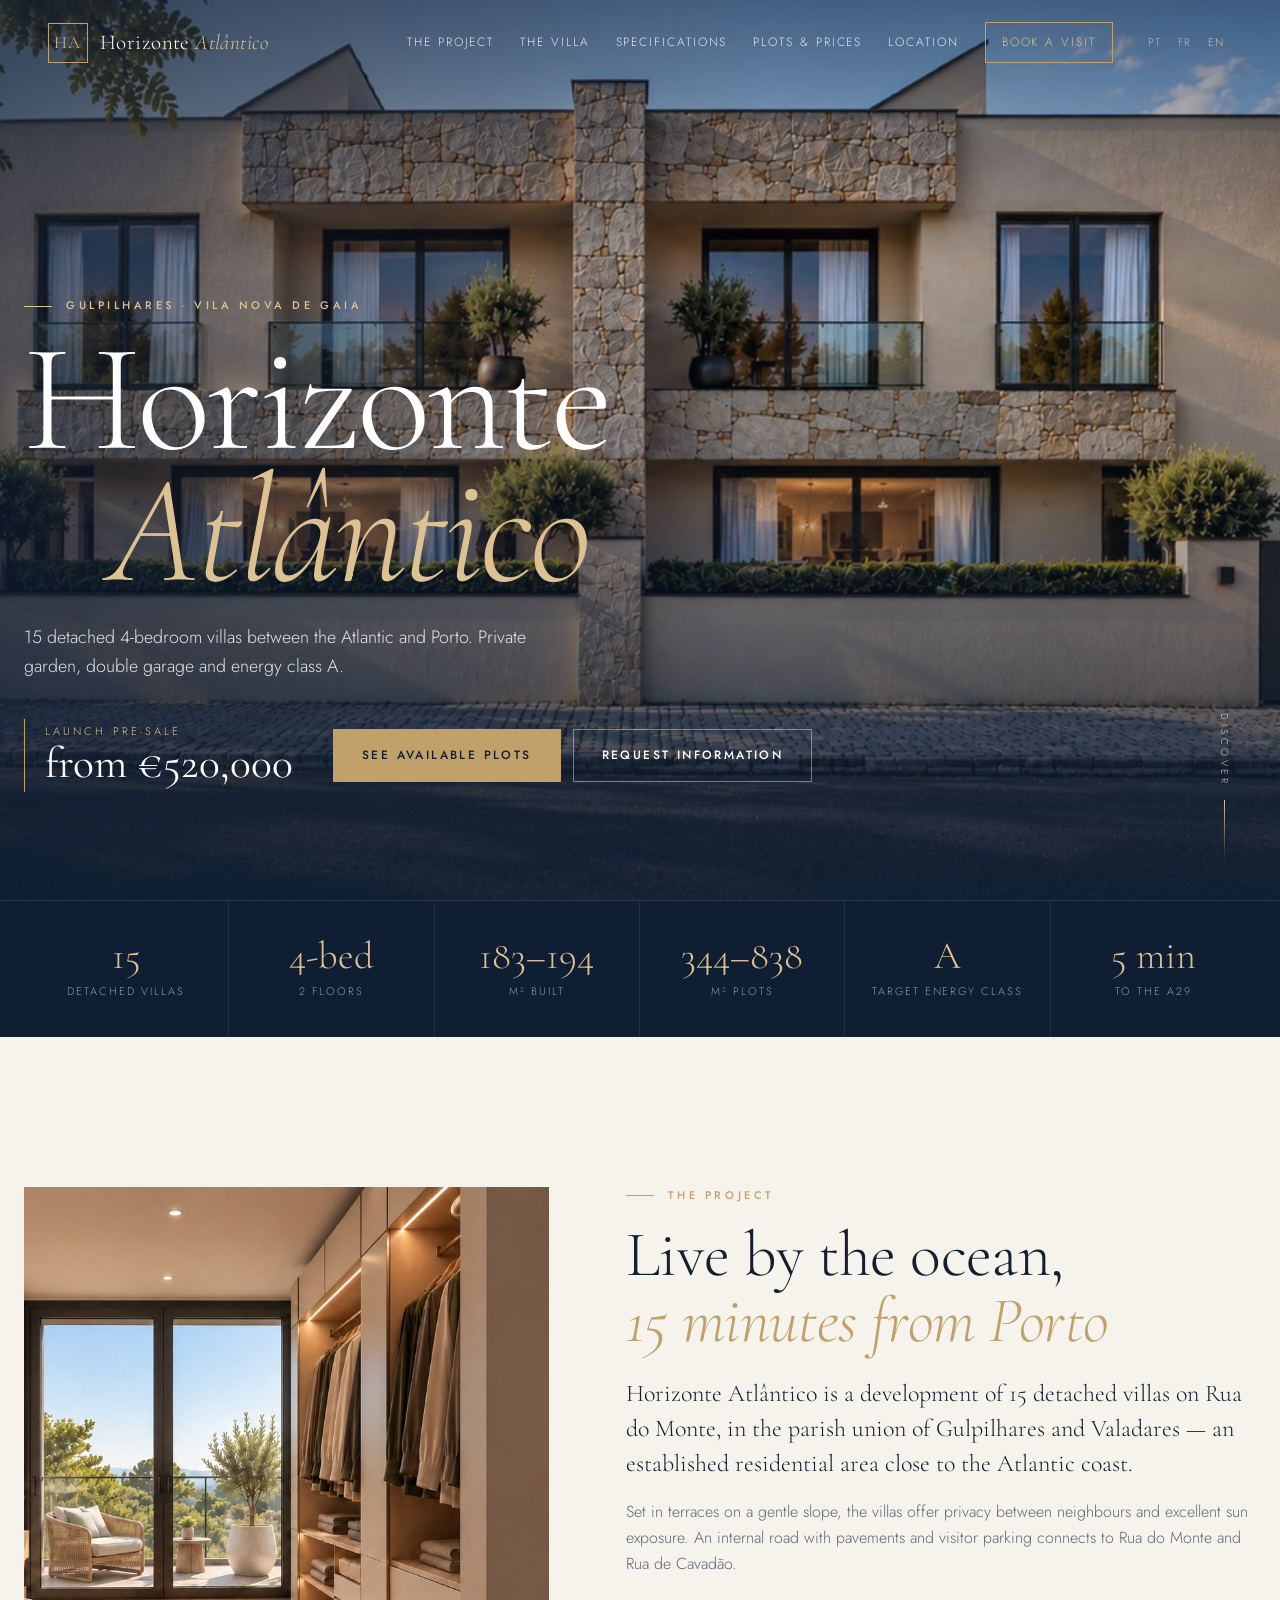
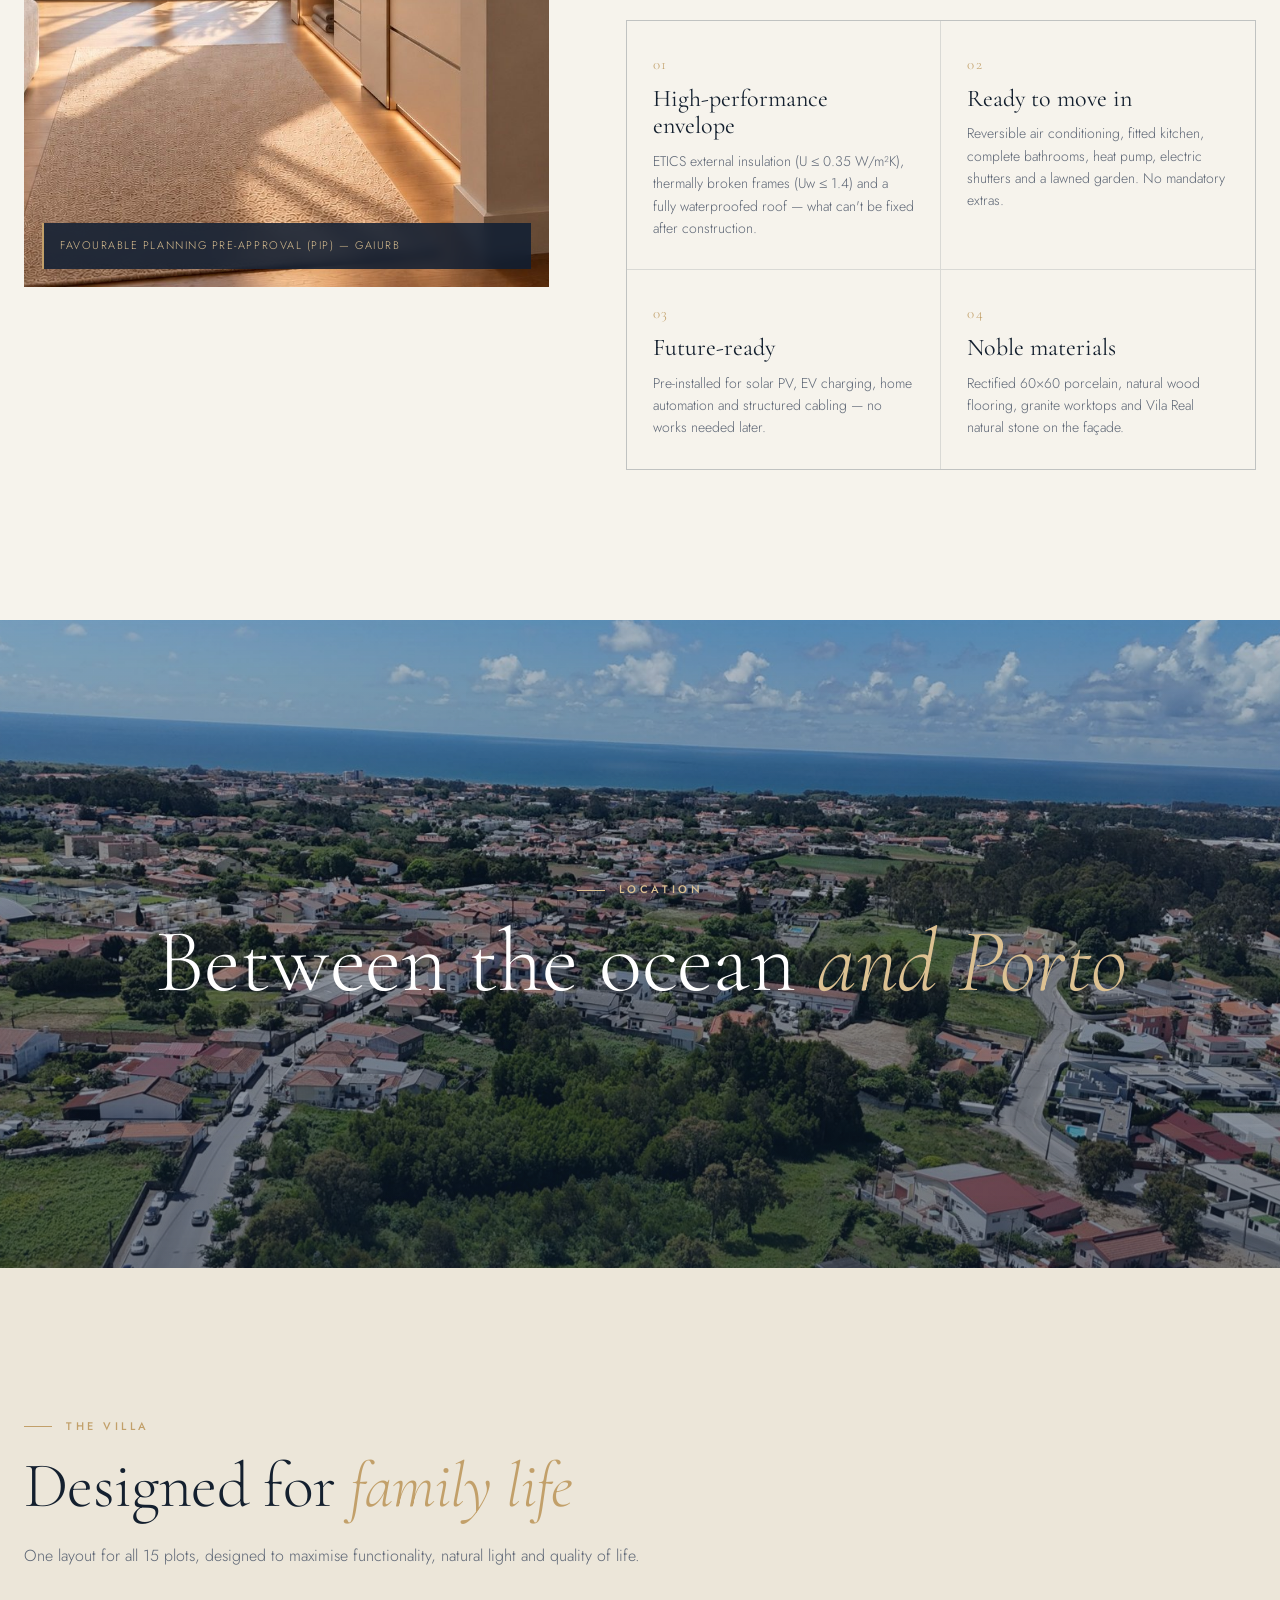
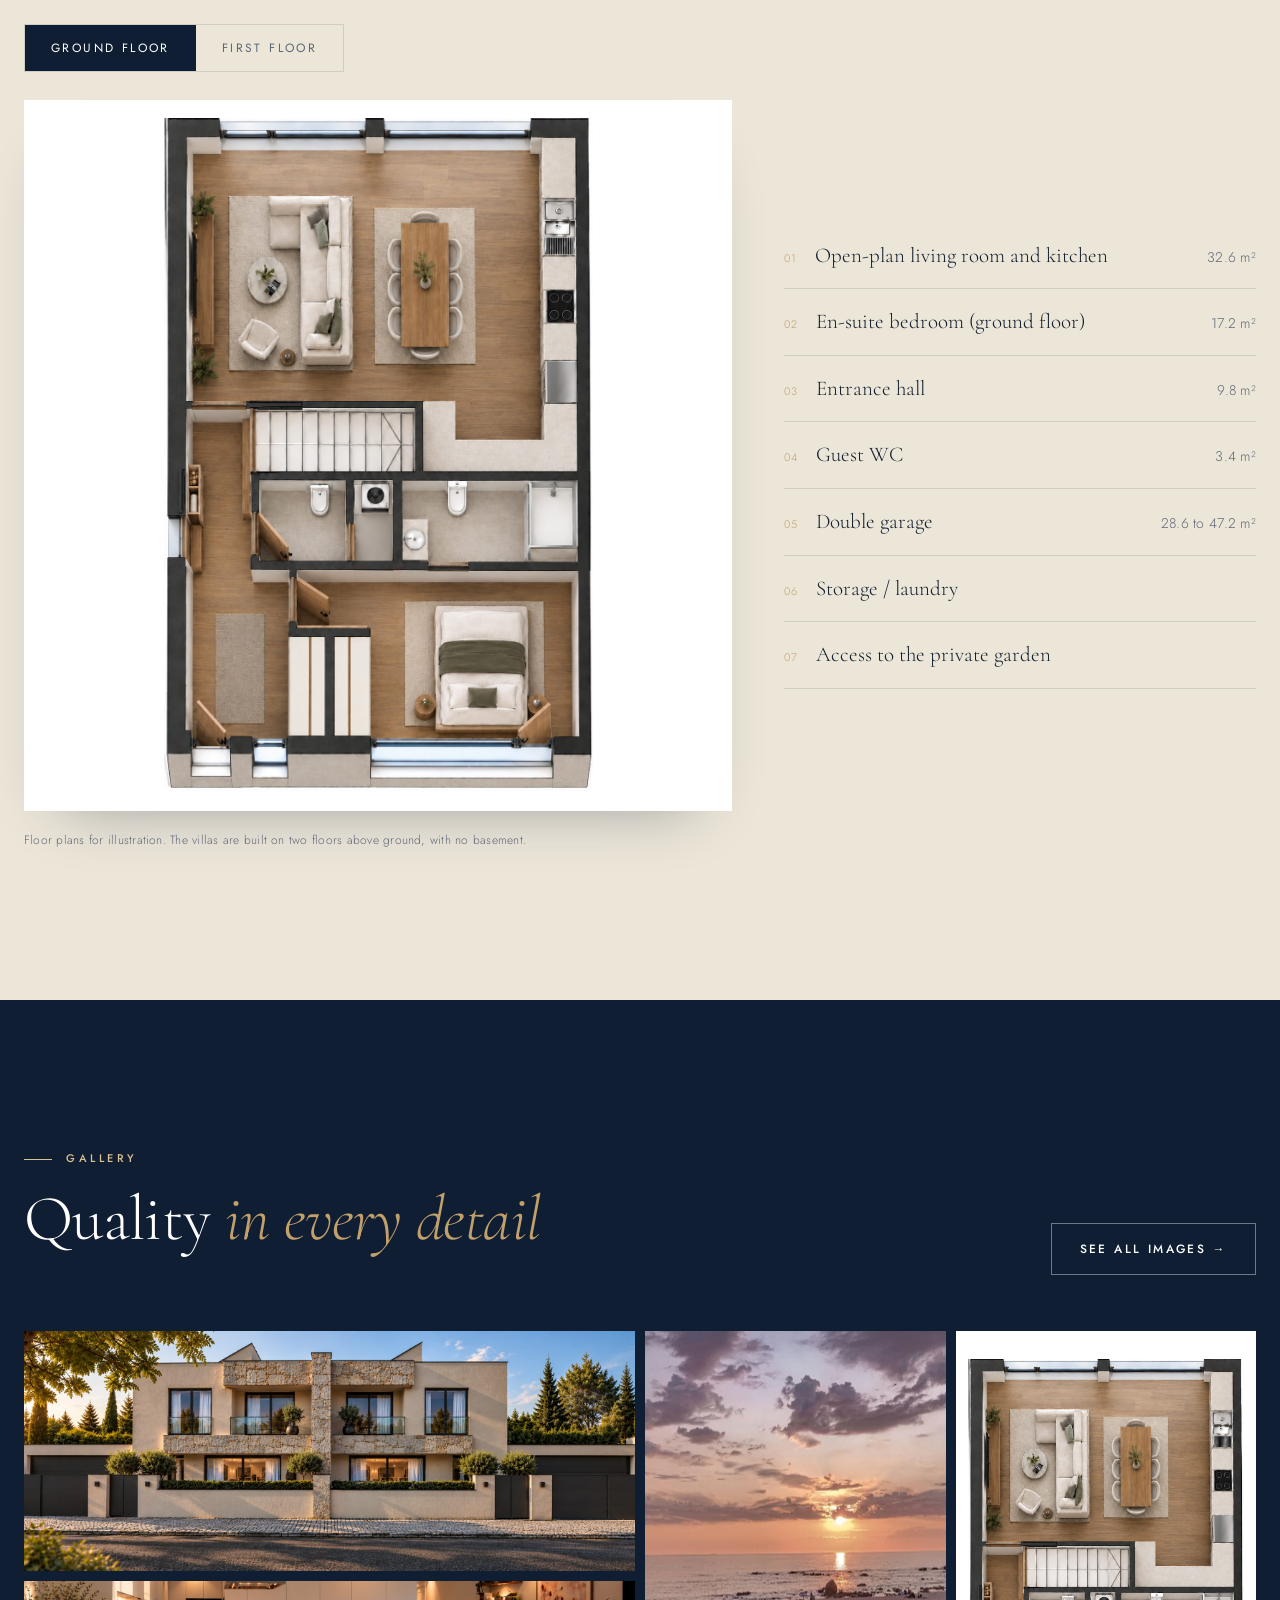
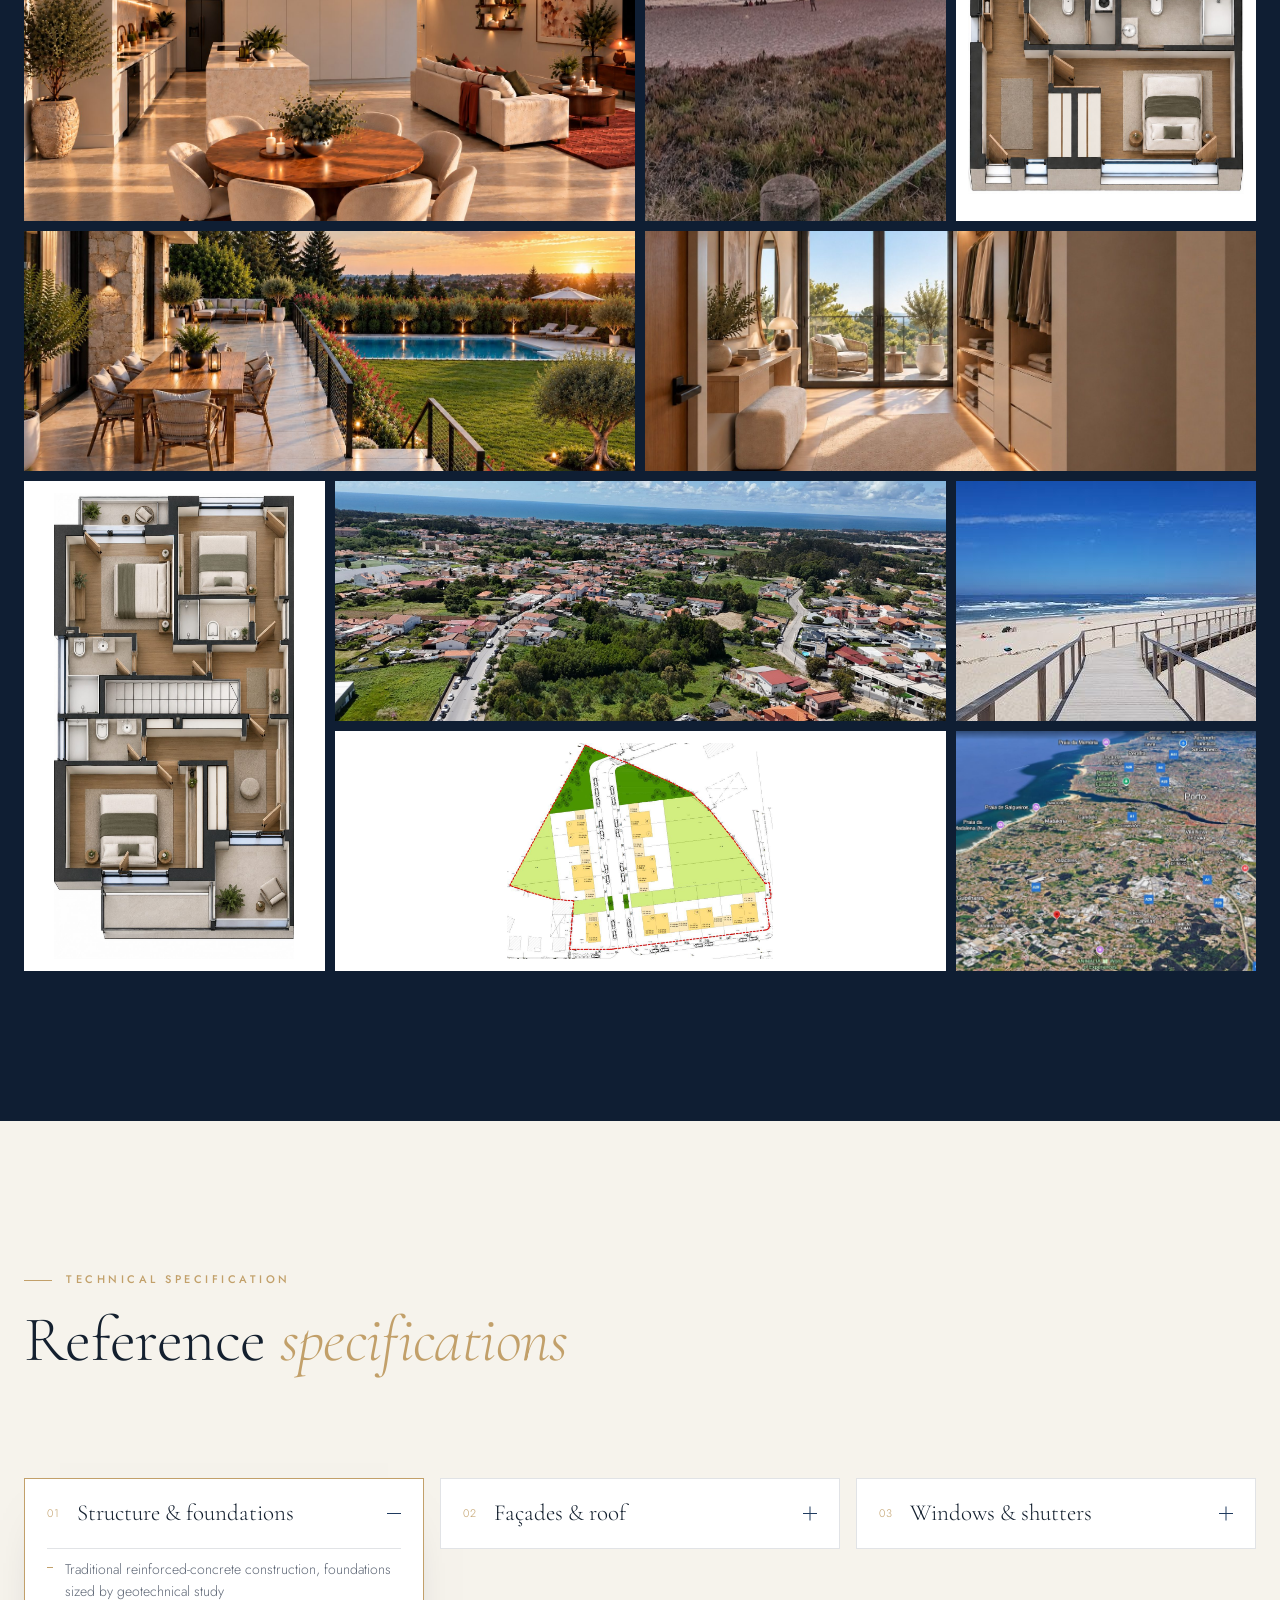
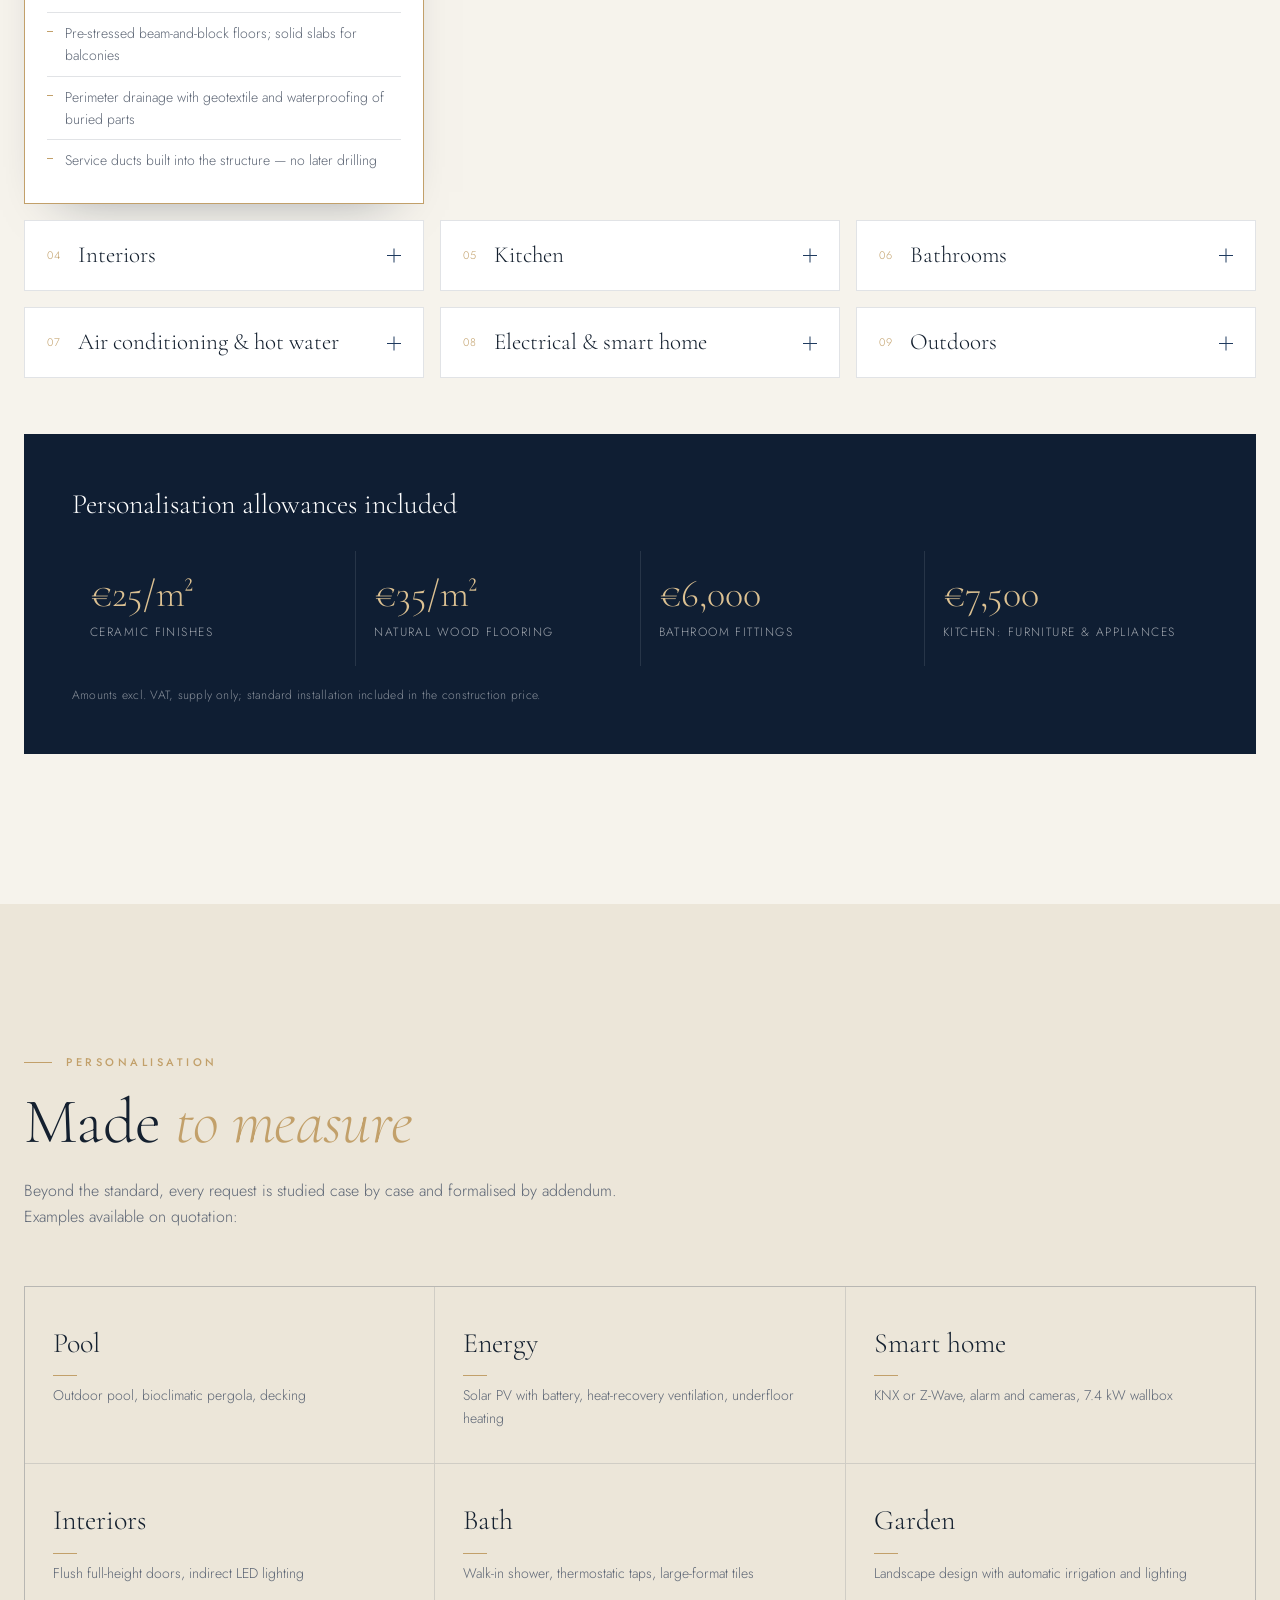
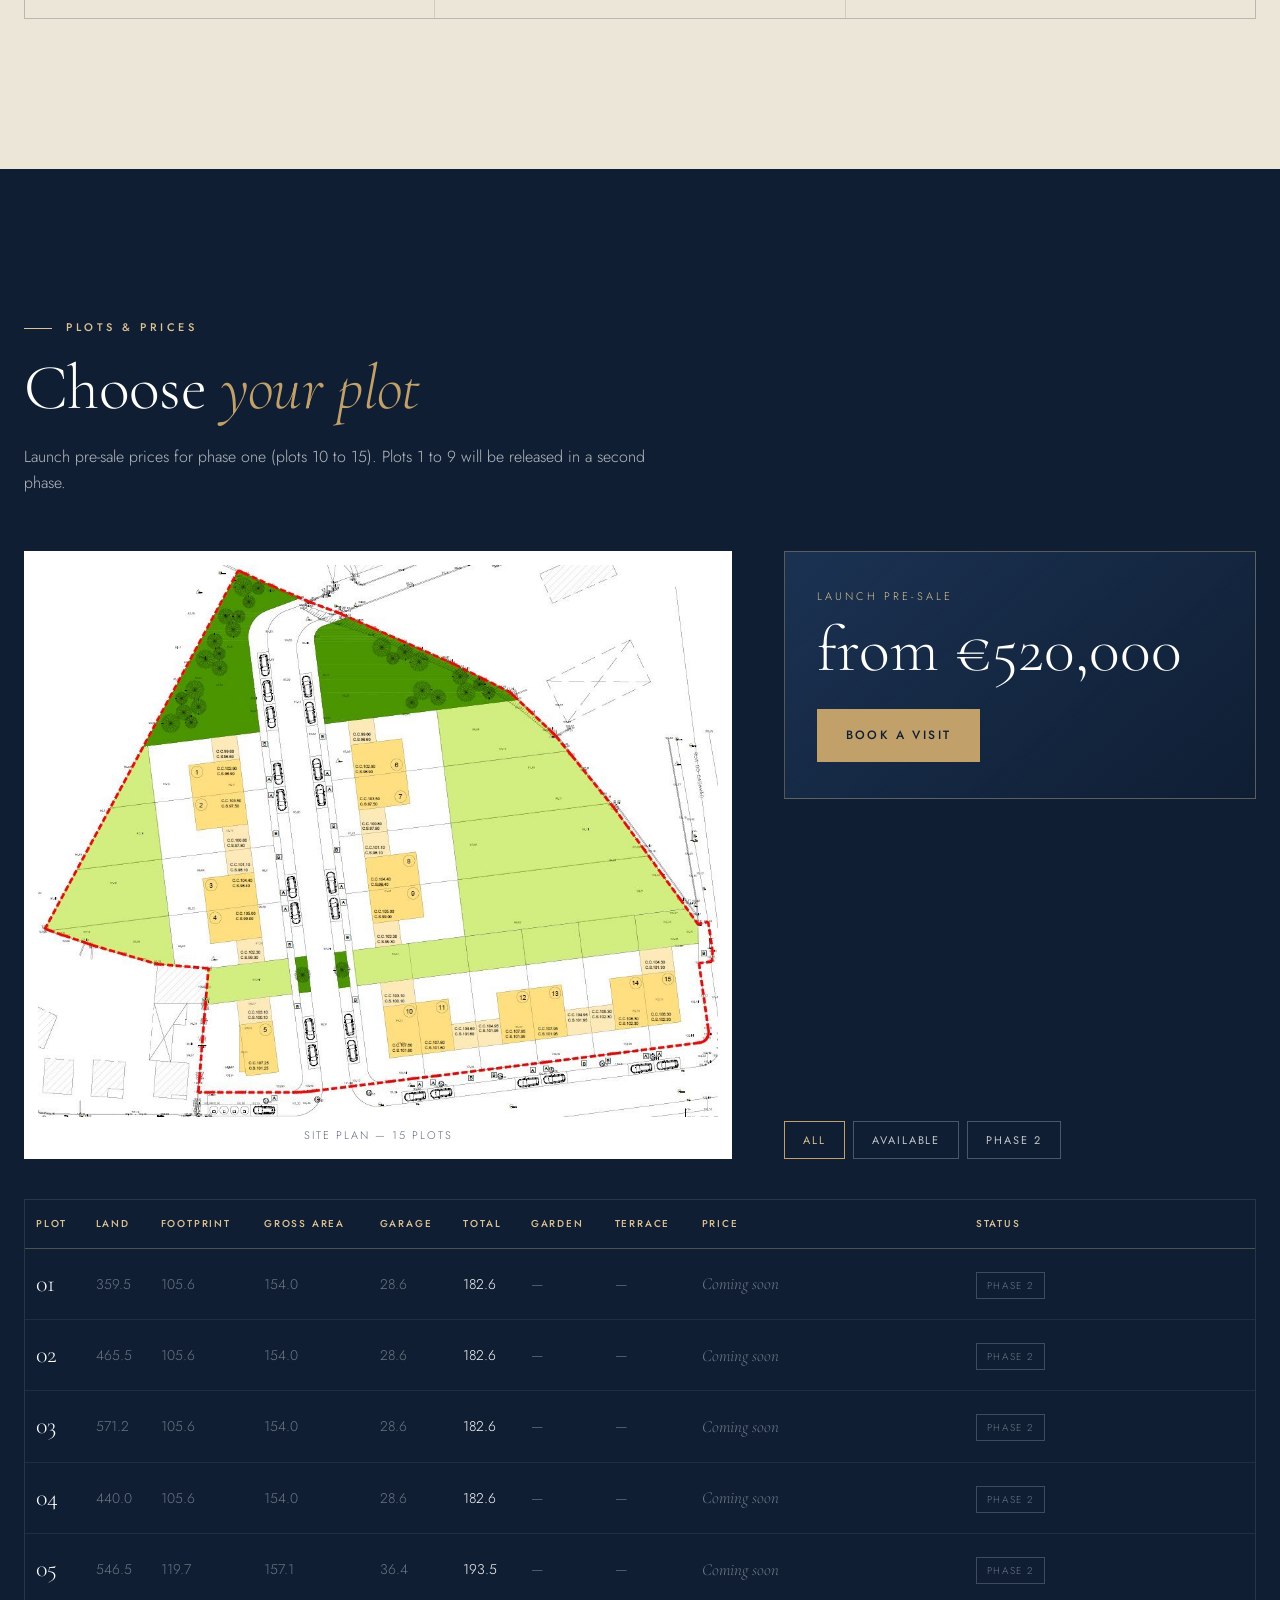
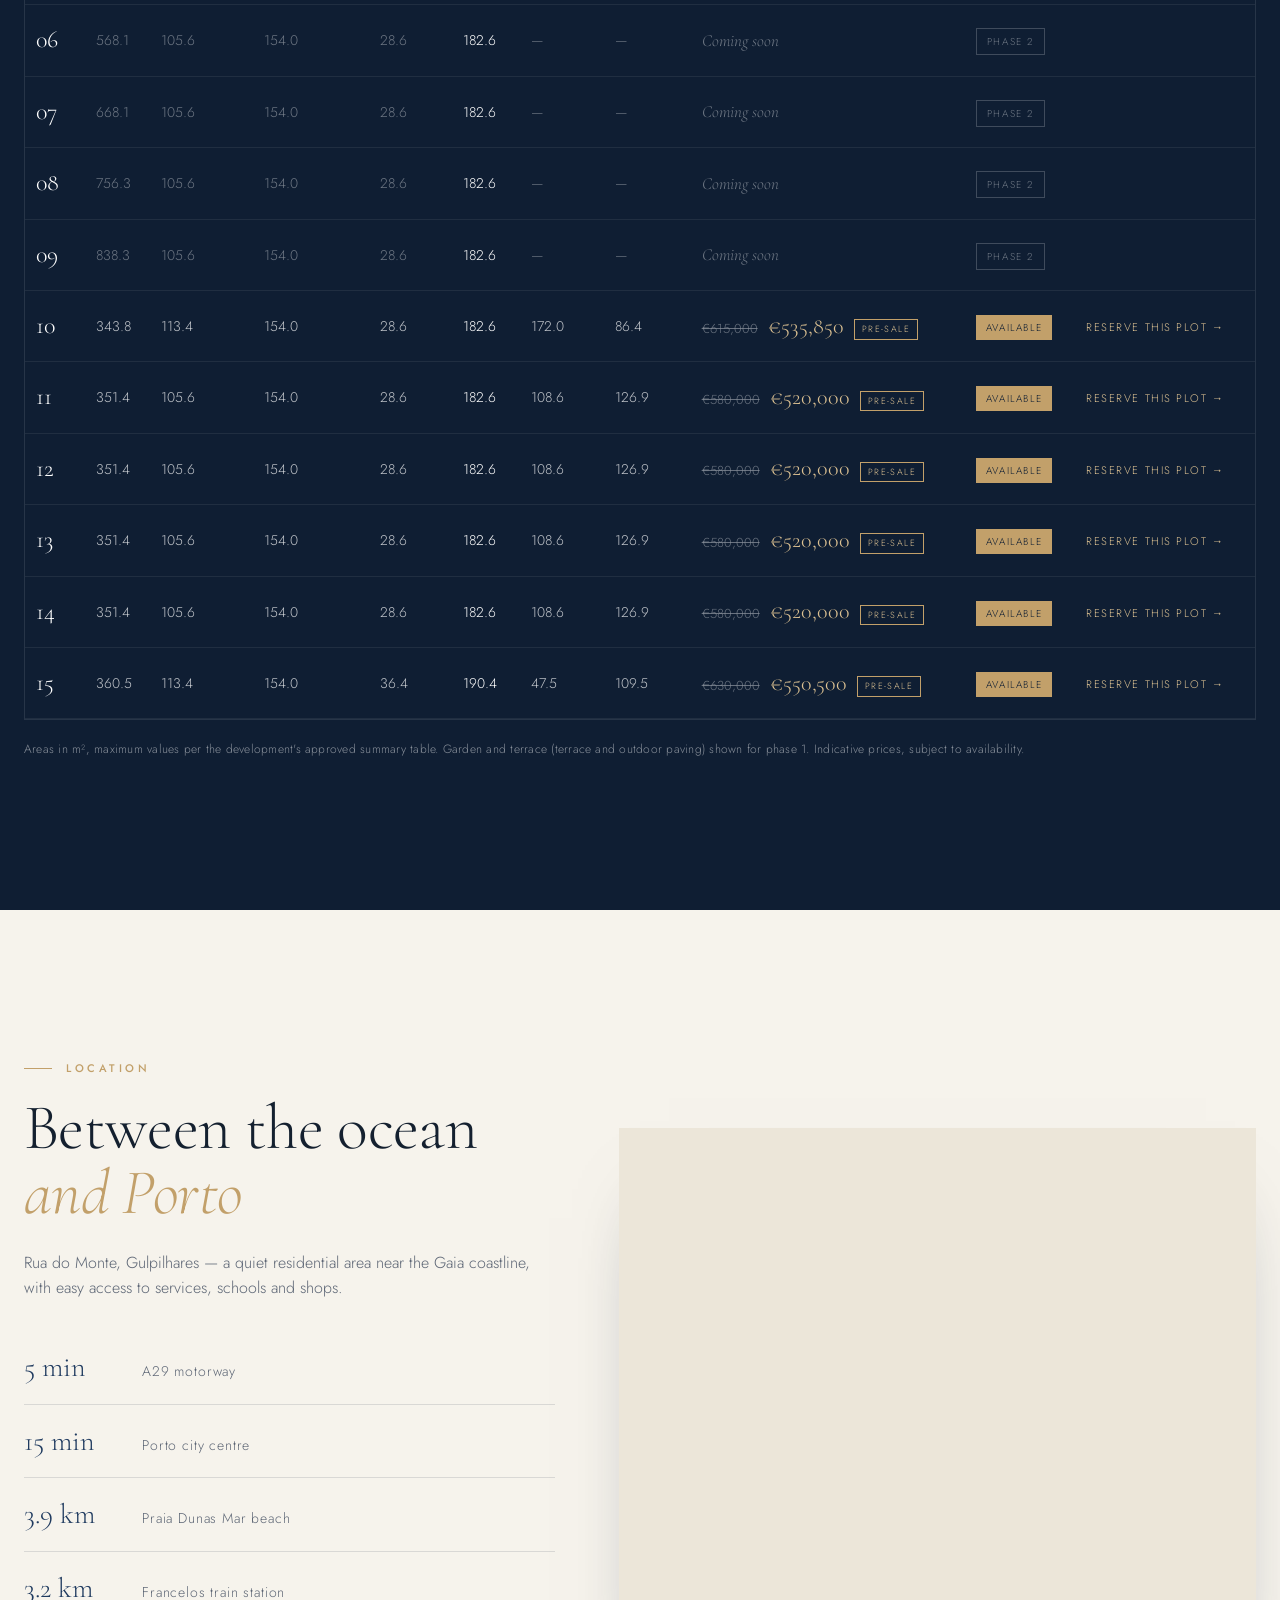
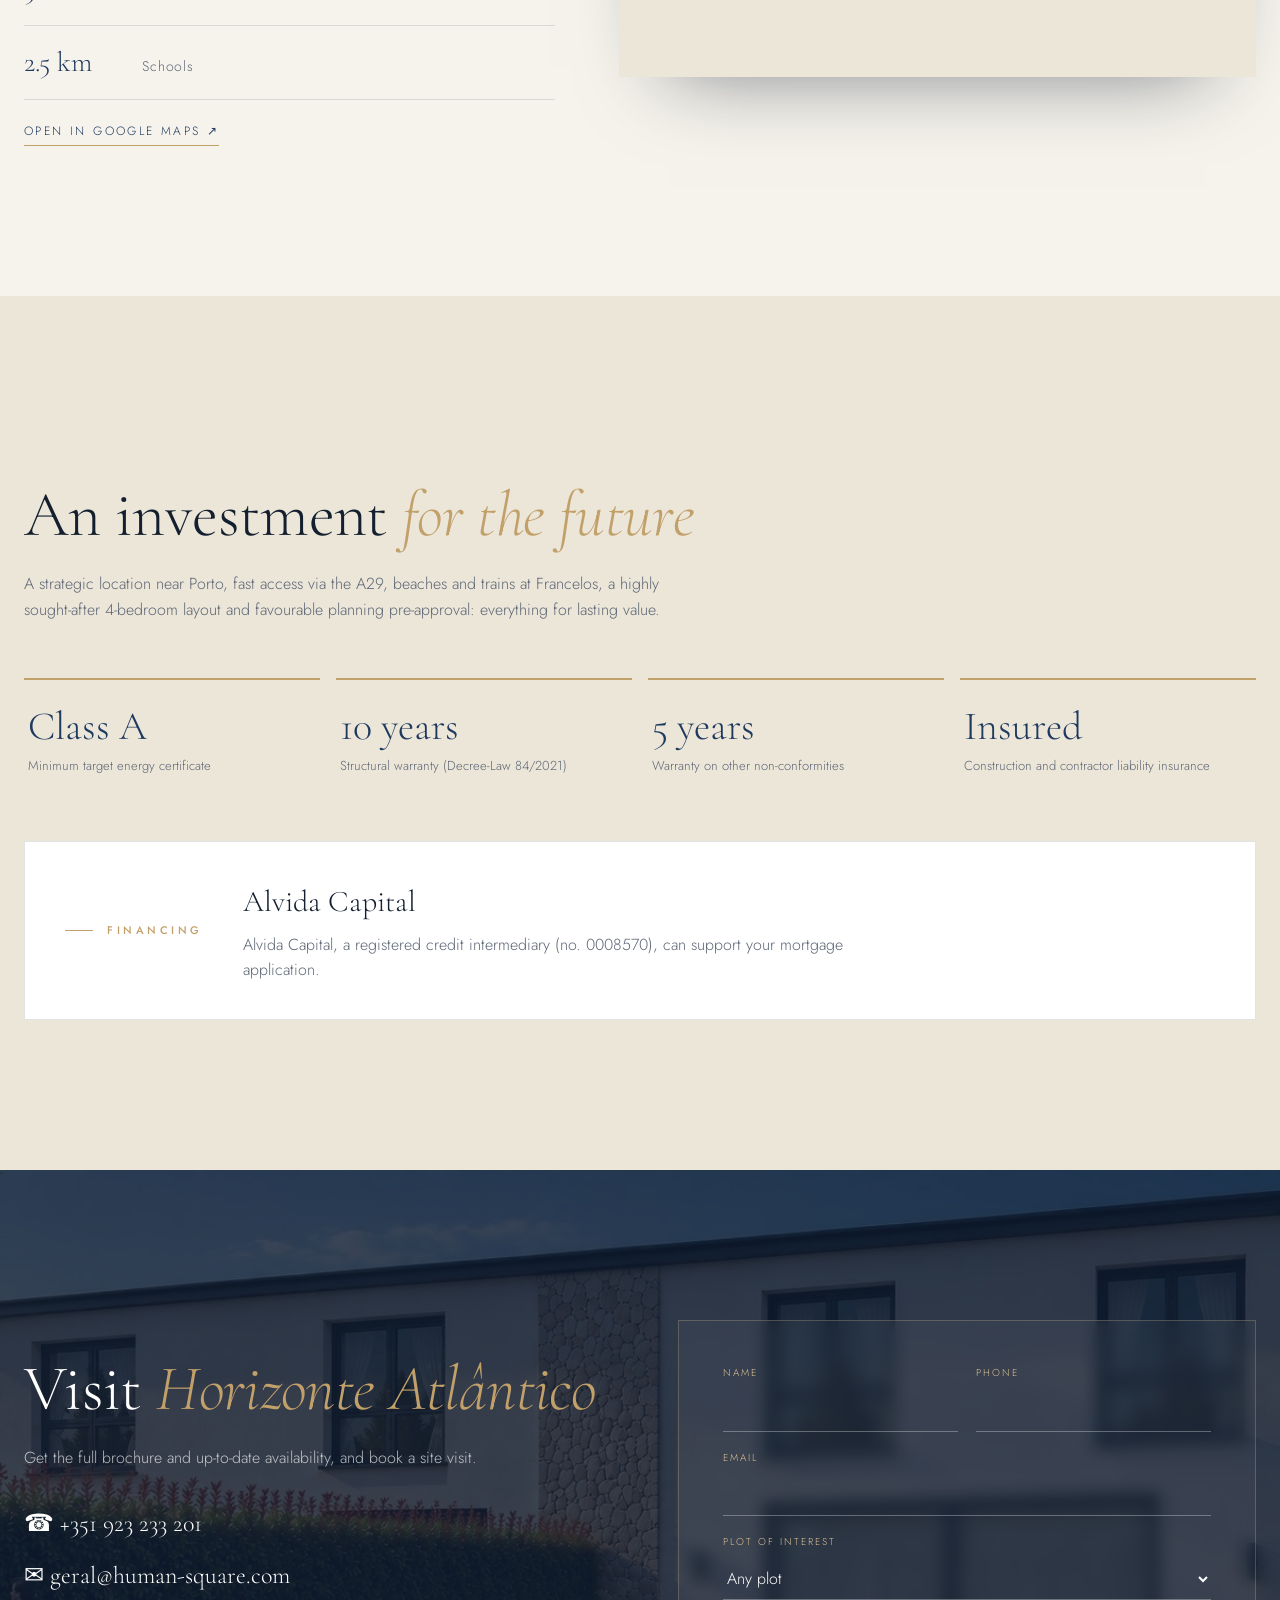
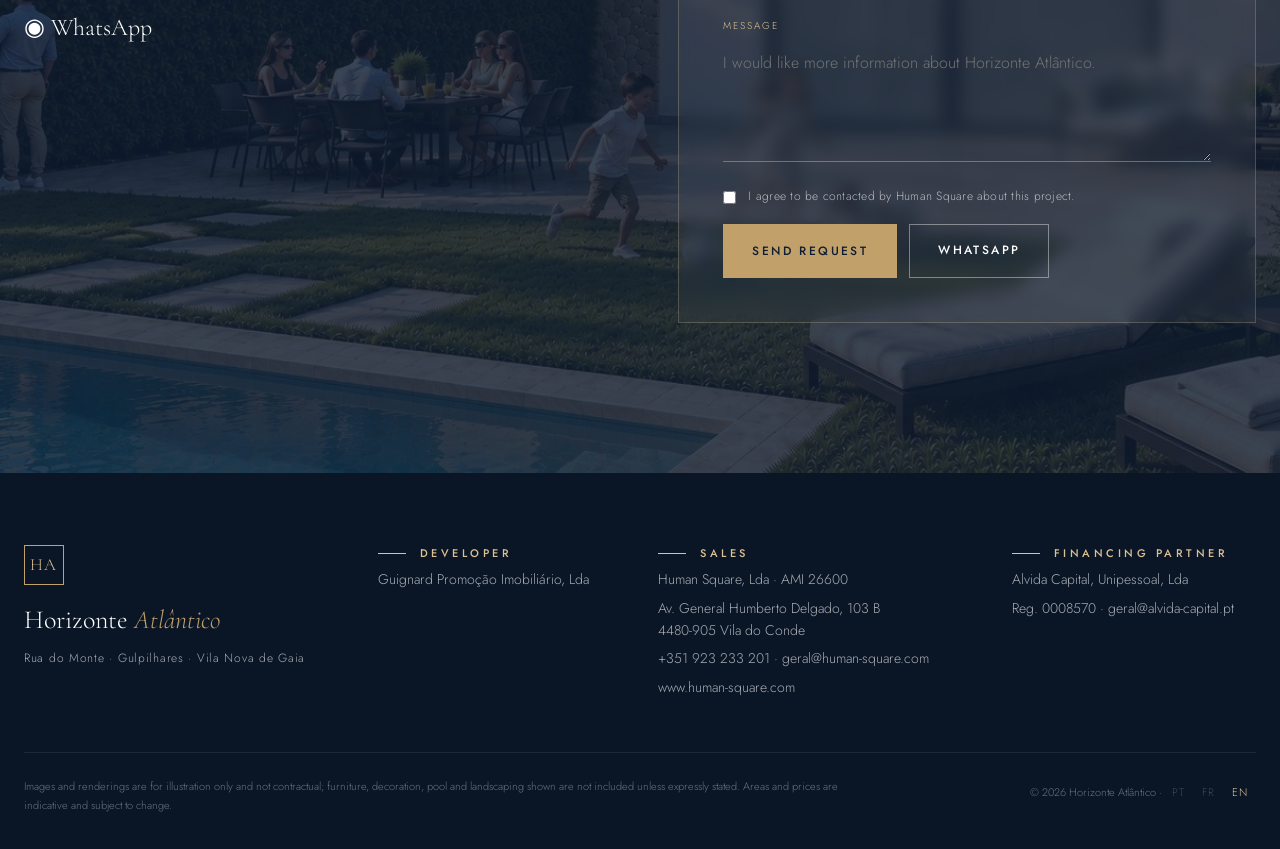
==== commit ae318ef3: "Horizonte : distances plage, gare et ecoles" ====
--- a/wwwroot/horizonte/index.html
+++ b/wwwroot/horizonte/index.html
@@ -120,7 +120,7 @@
       </div>
       <div class="plan" data-pane="p1" hidden>
         <figure class="plan-img" data-i="6"><img src="img/planta_3d_a.jpg" alt="Planta do piso 1" loading="lazy" /></figure>
-        <ul class="plan-list"><li><span class="pl-l">Suite 1, principal com closet</span><span class="pl-a">26,9 m²</span></li><li><span class="pl-l">Suite 2</span><span class="pl-a">17,8 m²</span></li><li><span class="pl-l">Suite 3</span><span class="pl-a">14,5 m²</span></li><li><span class="pl-l">Distribuição</span><span class="pl-a">3,9 m²</span></li><li><span class="pl-l">Varanda 1</span><span class="pl-a">4,4 m²</span></li><li><span class="pl-l">Varanda 2</span><span class="pl-a">2,4 m²</span></li></ul>
+        <ul class="plan-list"><li><span class="pl-l">Suite 1, principal com closet</span><span class="pl-a">26,9 m²</span></li><li><span class="pl-l">Suite 2</span><span class="pl-a">17,8 m²</span></li><li><span class="pl-l">Suite 3</span><span class="pl-a">14,5 m²</span></li><li><span class="pl-l">Distribuição</span><span class="pl-a">3,9 m²</span></li><li><span class="pl-l">Varanda suite 2</span><span class="pl-a">4,4 m²</span></li><li><span class="pl-l">Varanda suite 1</span><span class="pl-a">2,4 m²</span></li></ul>
       </div>
     </div>
     <p class="note">Plantas ilustrativas. As moradias desenvolvem-se em dois pisos acima da cota de soleira, sem cave.</p>
@@ -226,7 +226,7 @@
       <p class="kicker reveal">Localização</p>
       <h2 class="h2 reveal">Entre o oceano <em>e o Porto</em></h2>
       <p class="txt reveal">Rua do Monte, Gulpilhares — uma zona residencial tranquila junto ao litoral de Gaia, com acesso fácil a serviços, escolas e comércio.</p>
-      <ul class="loc-list reveal"><li><span class="loc-v">5 min</span><span class="loc-l">Autoestrada A29</span></li><li><span class="loc-v">15 min</span><span class="loc-l">Centro do Porto</span></li><li><span class="loc-v">Perto</span><span class="loc-l">Praias de Gaia</span></li><li><span class="loc-v">Perto</span><span class="loc-l">Comboio em Francelos</span></li><li><span class="loc-v">Perto</span><span class="loc-l">Escolas e comércio</span></li></ul>
+      <ul class="loc-list reveal"><li><span class="loc-v">5 min</span><span class="loc-l">Autoestrada A29</span></li><li><span class="loc-v">15 min</span><span class="loc-l">Centro do Porto</span></li><li><span class="loc-v">3,9 km</span><span class="loc-l">Praia Dunas Mar</span></li><li><span class="loc-v">3,2 km</span><span class="loc-l">Estação de comboio de Francelos</span></li><li><span class="loc-v">2,5 km</span><span class="loc-l">Escolas</span></li></ul>
       <a class="link reveal" href="https://www.google.com/maps/search/?api=1&query=Rua+do+Monte+845+Gulpilhares+Vila+Nova+de+Gaia" target="_blank" rel="noopener">Abrir no Google Maps ↗</a>
     </div>
     <div class="loc-map reveal">
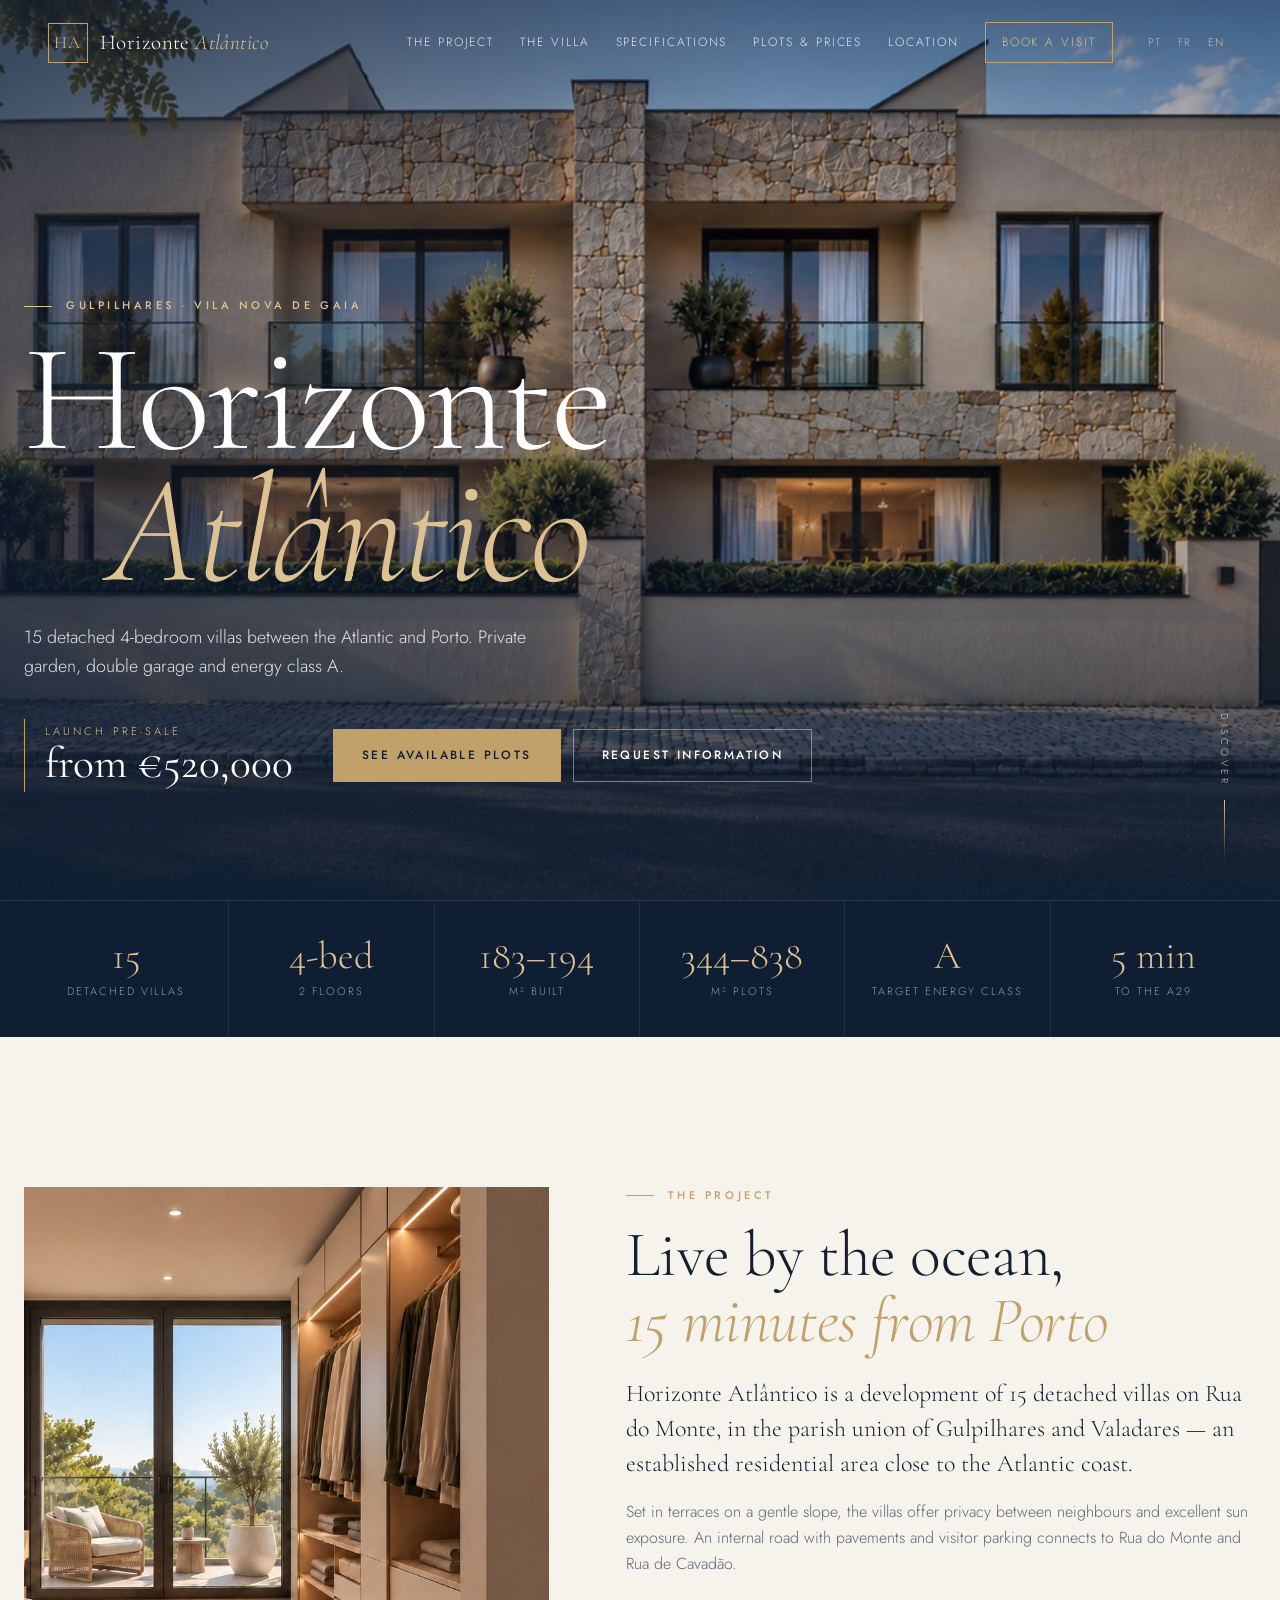
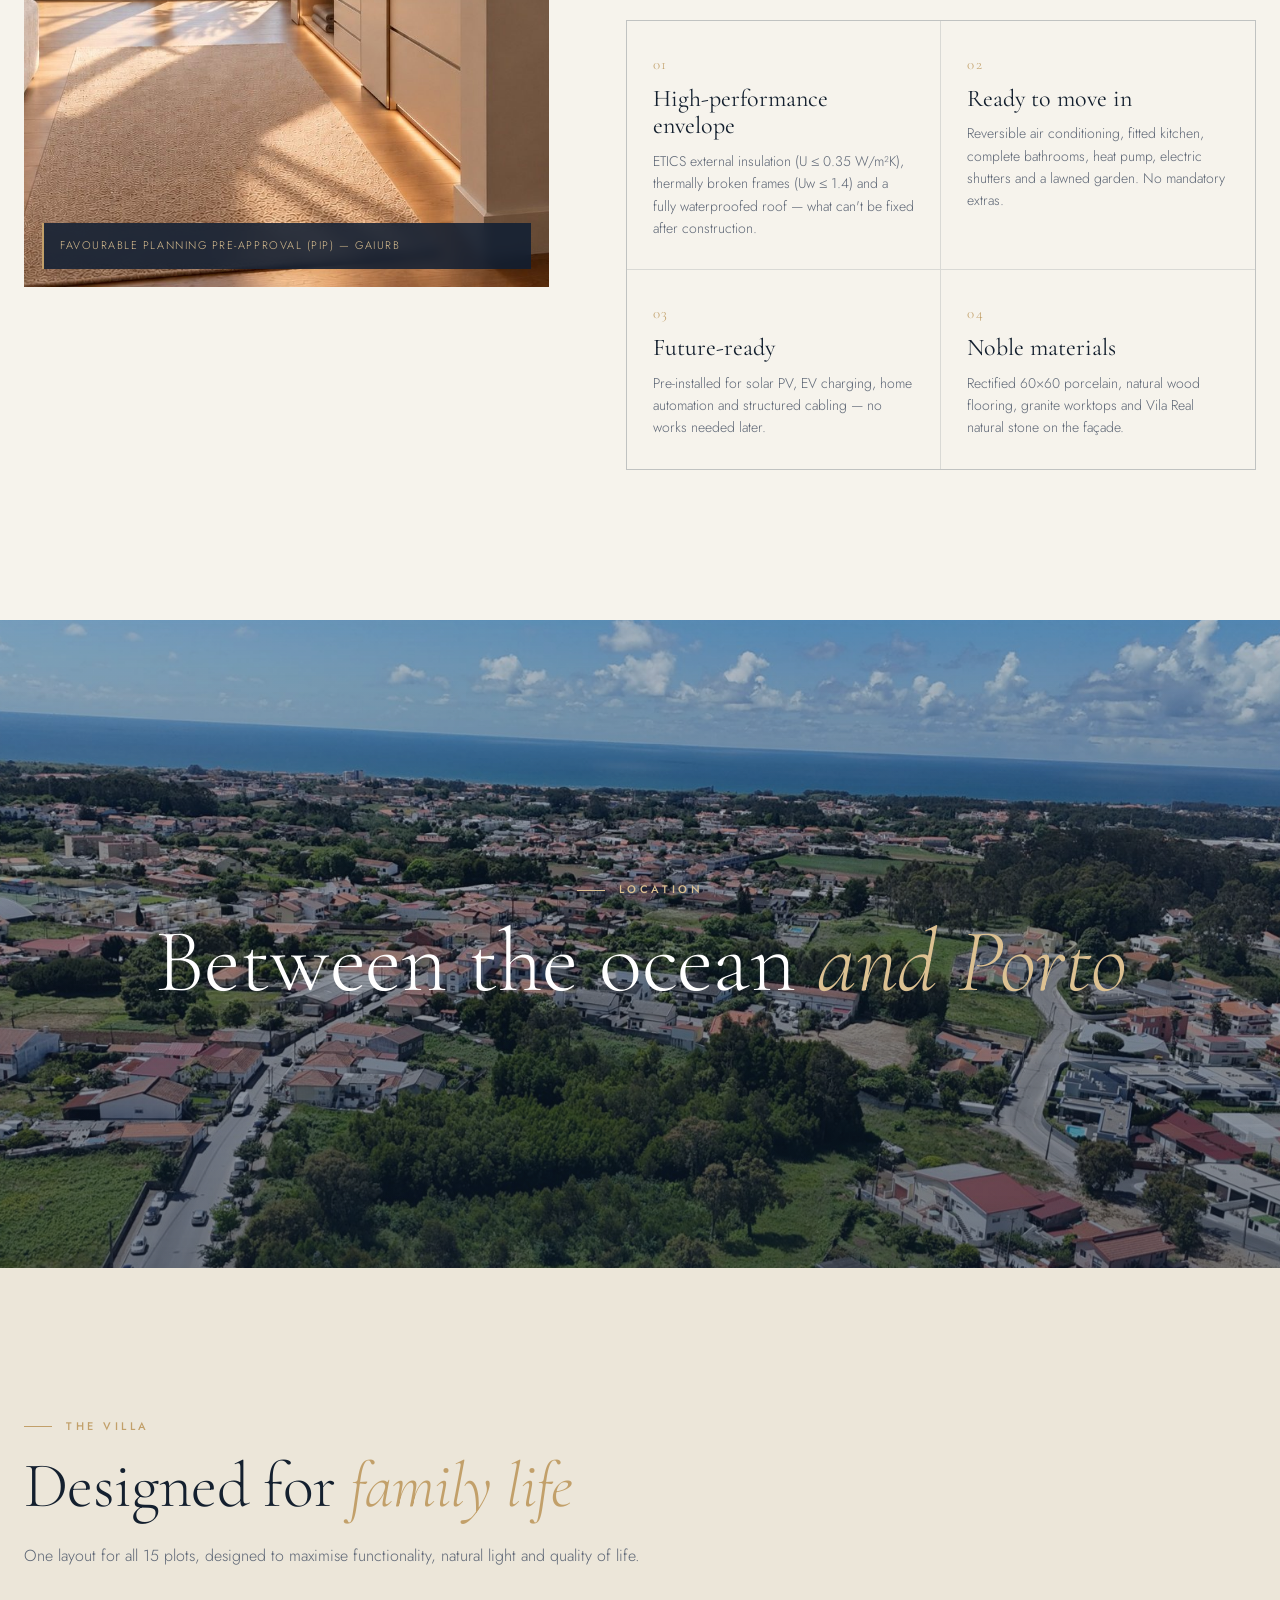
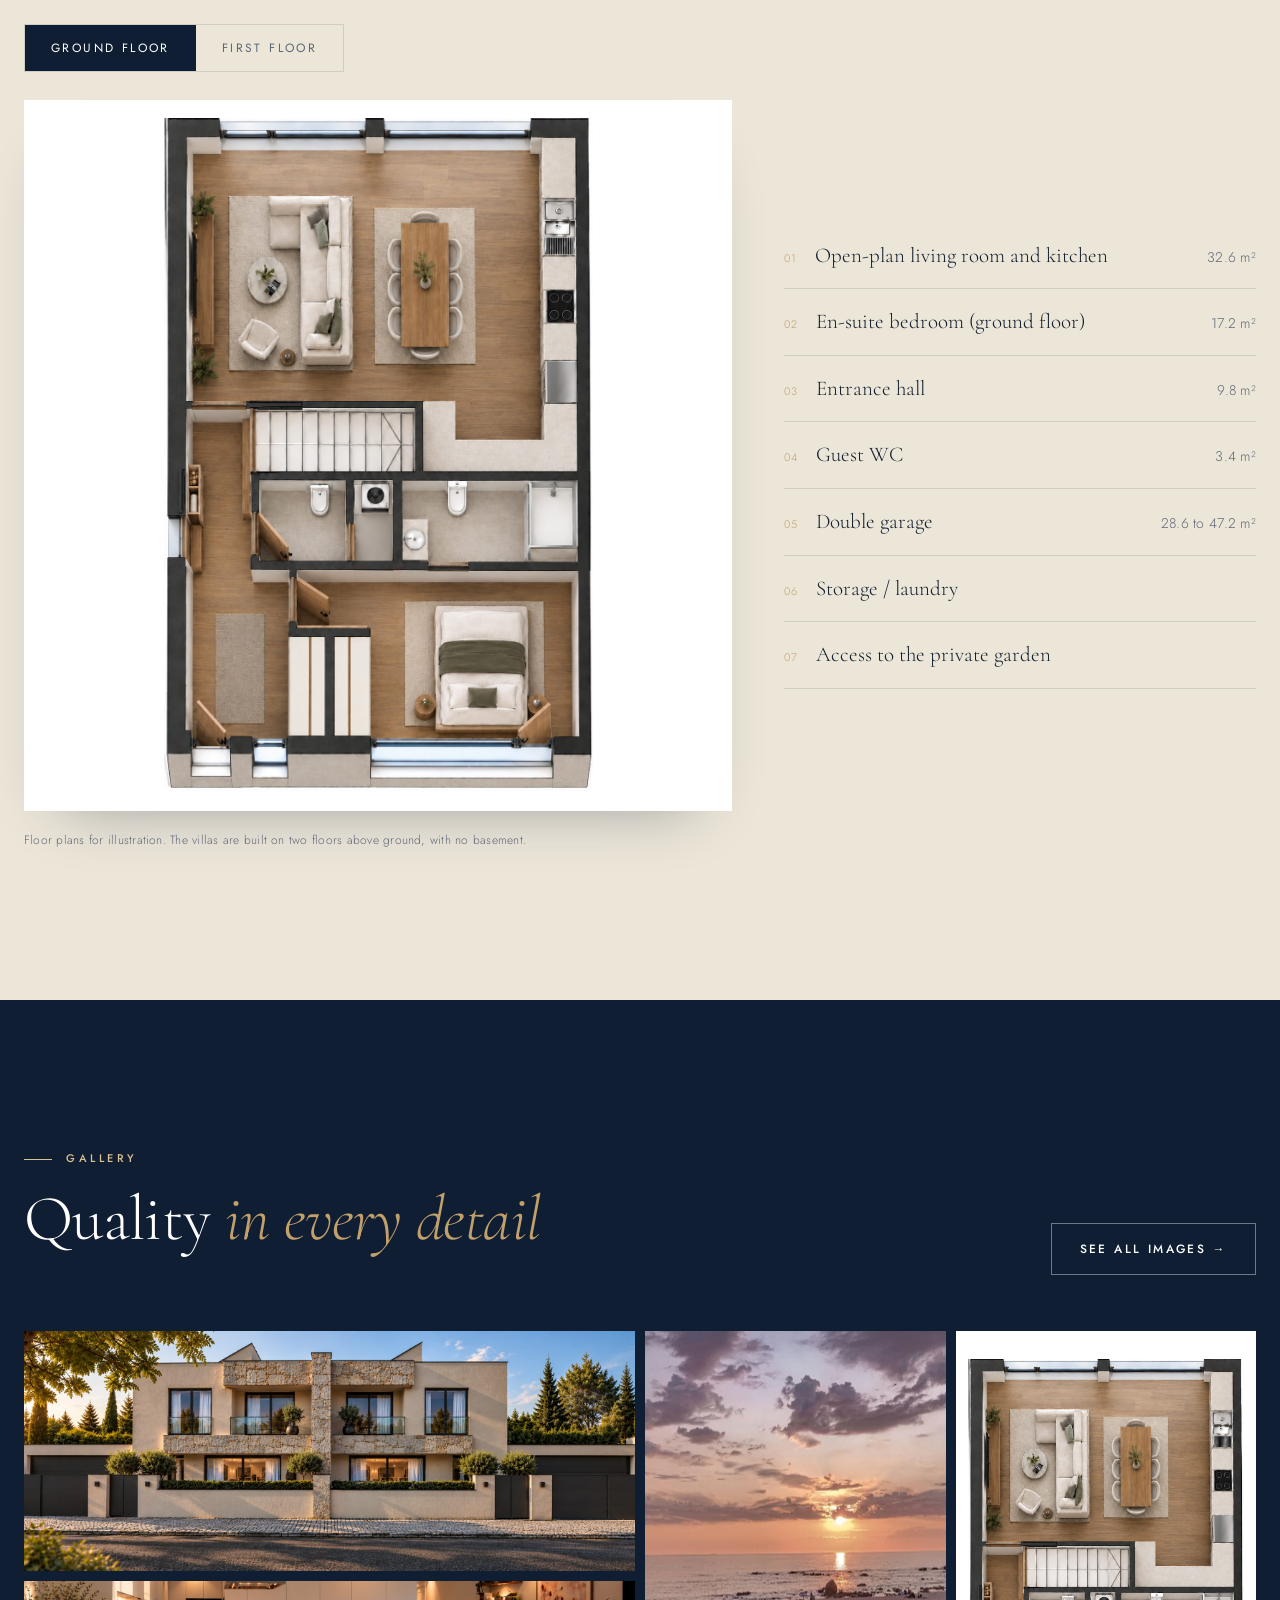
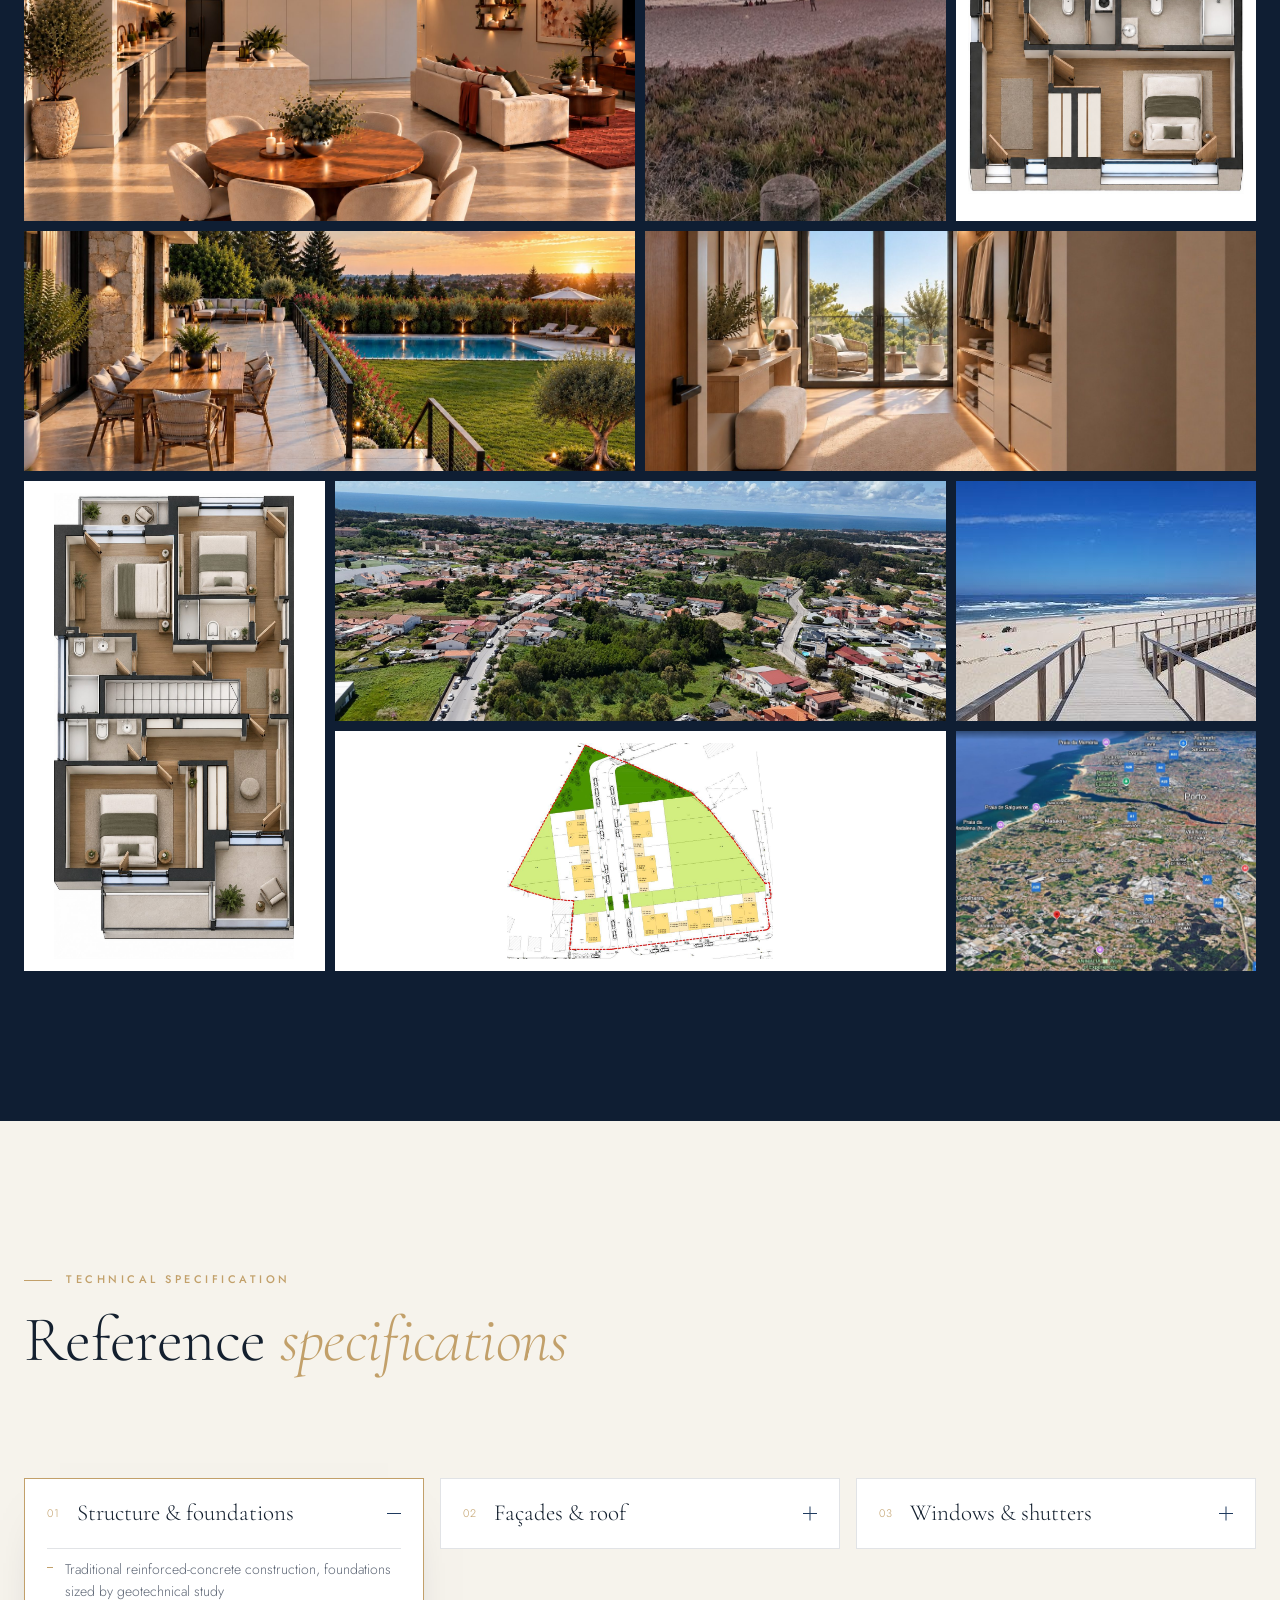
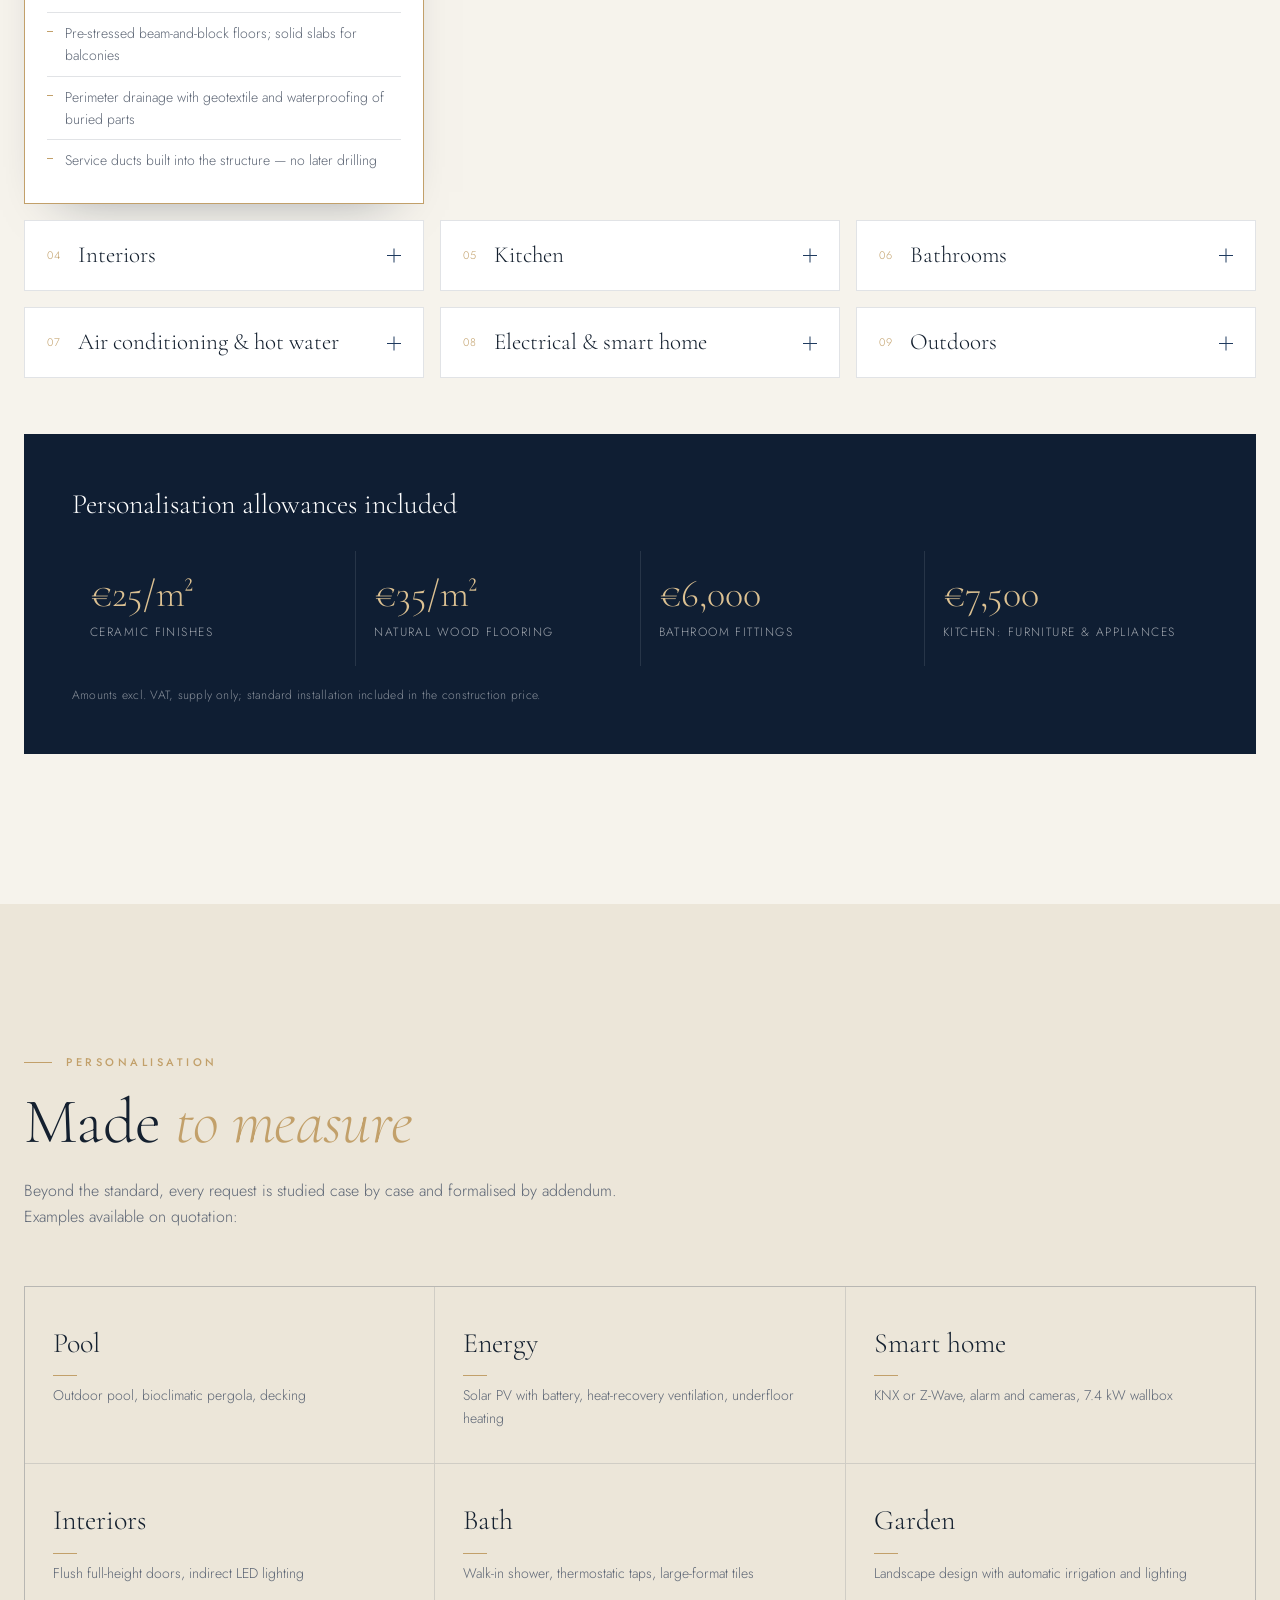
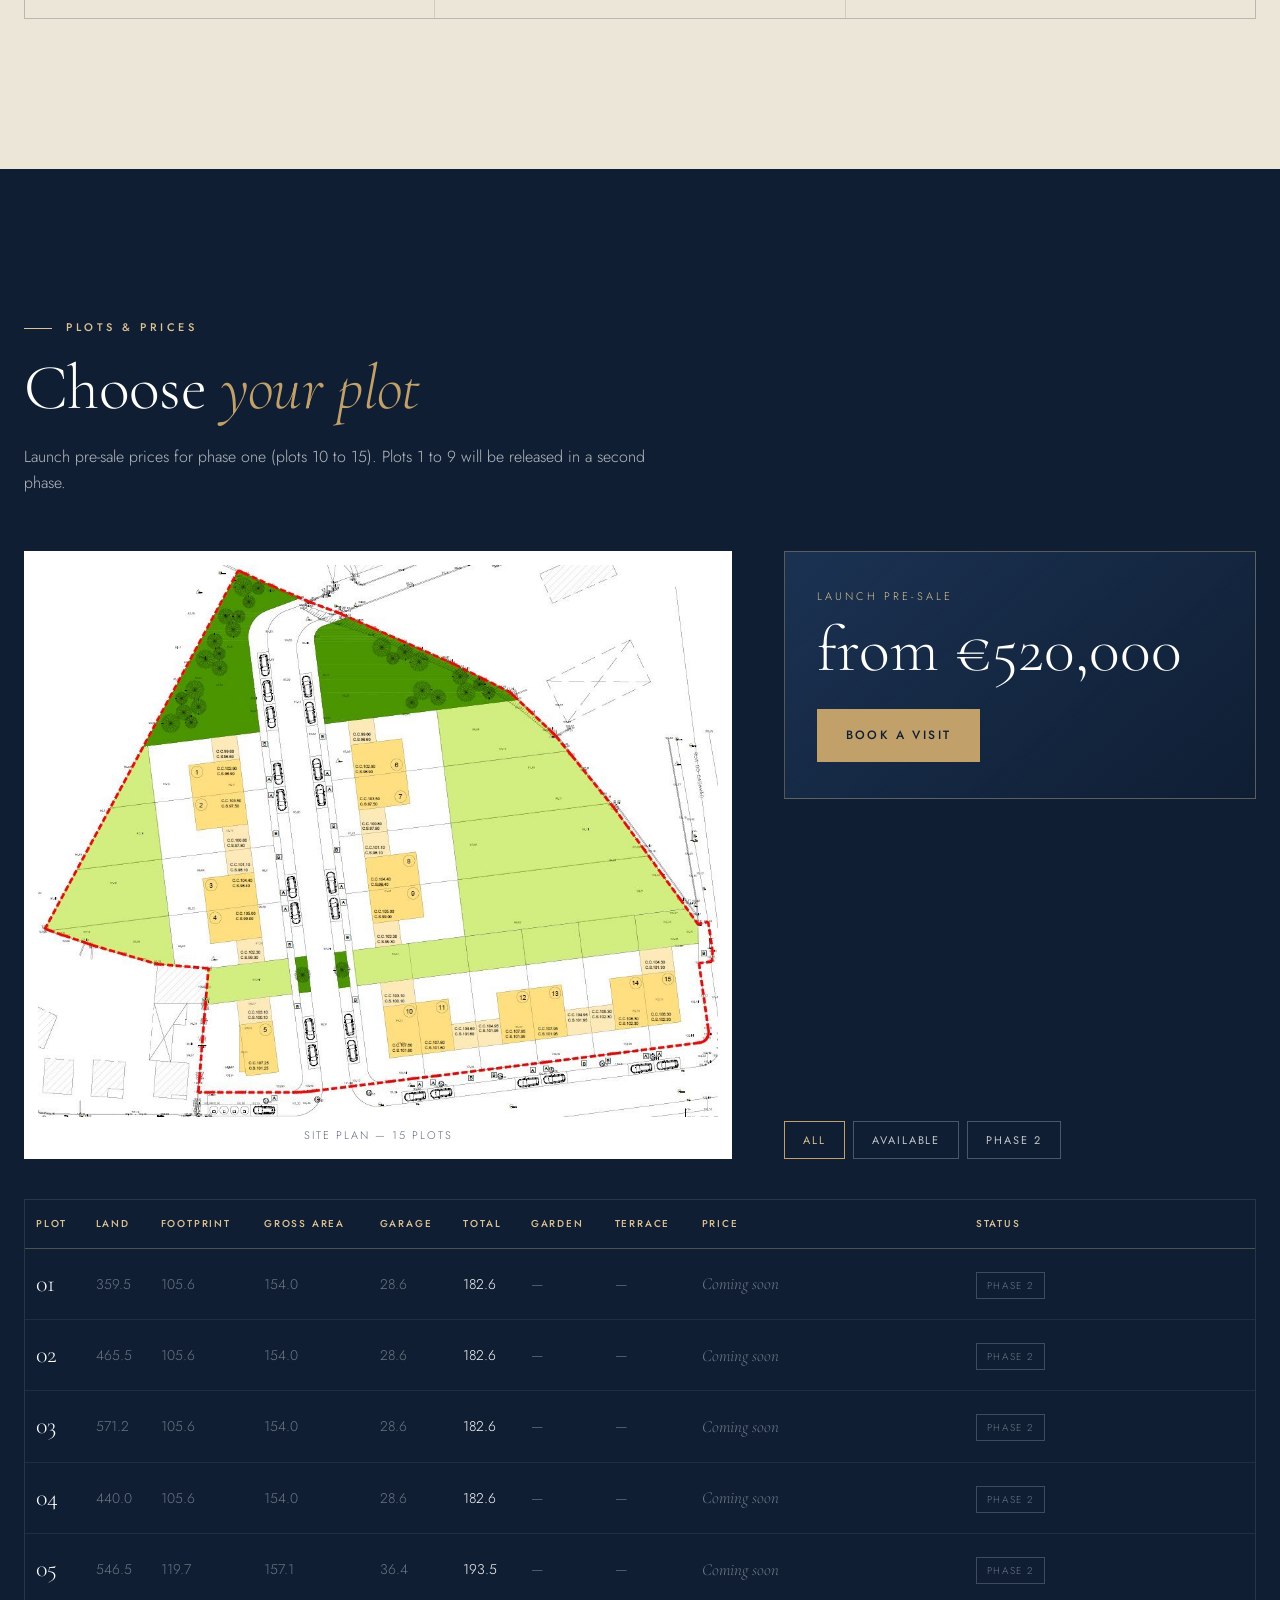
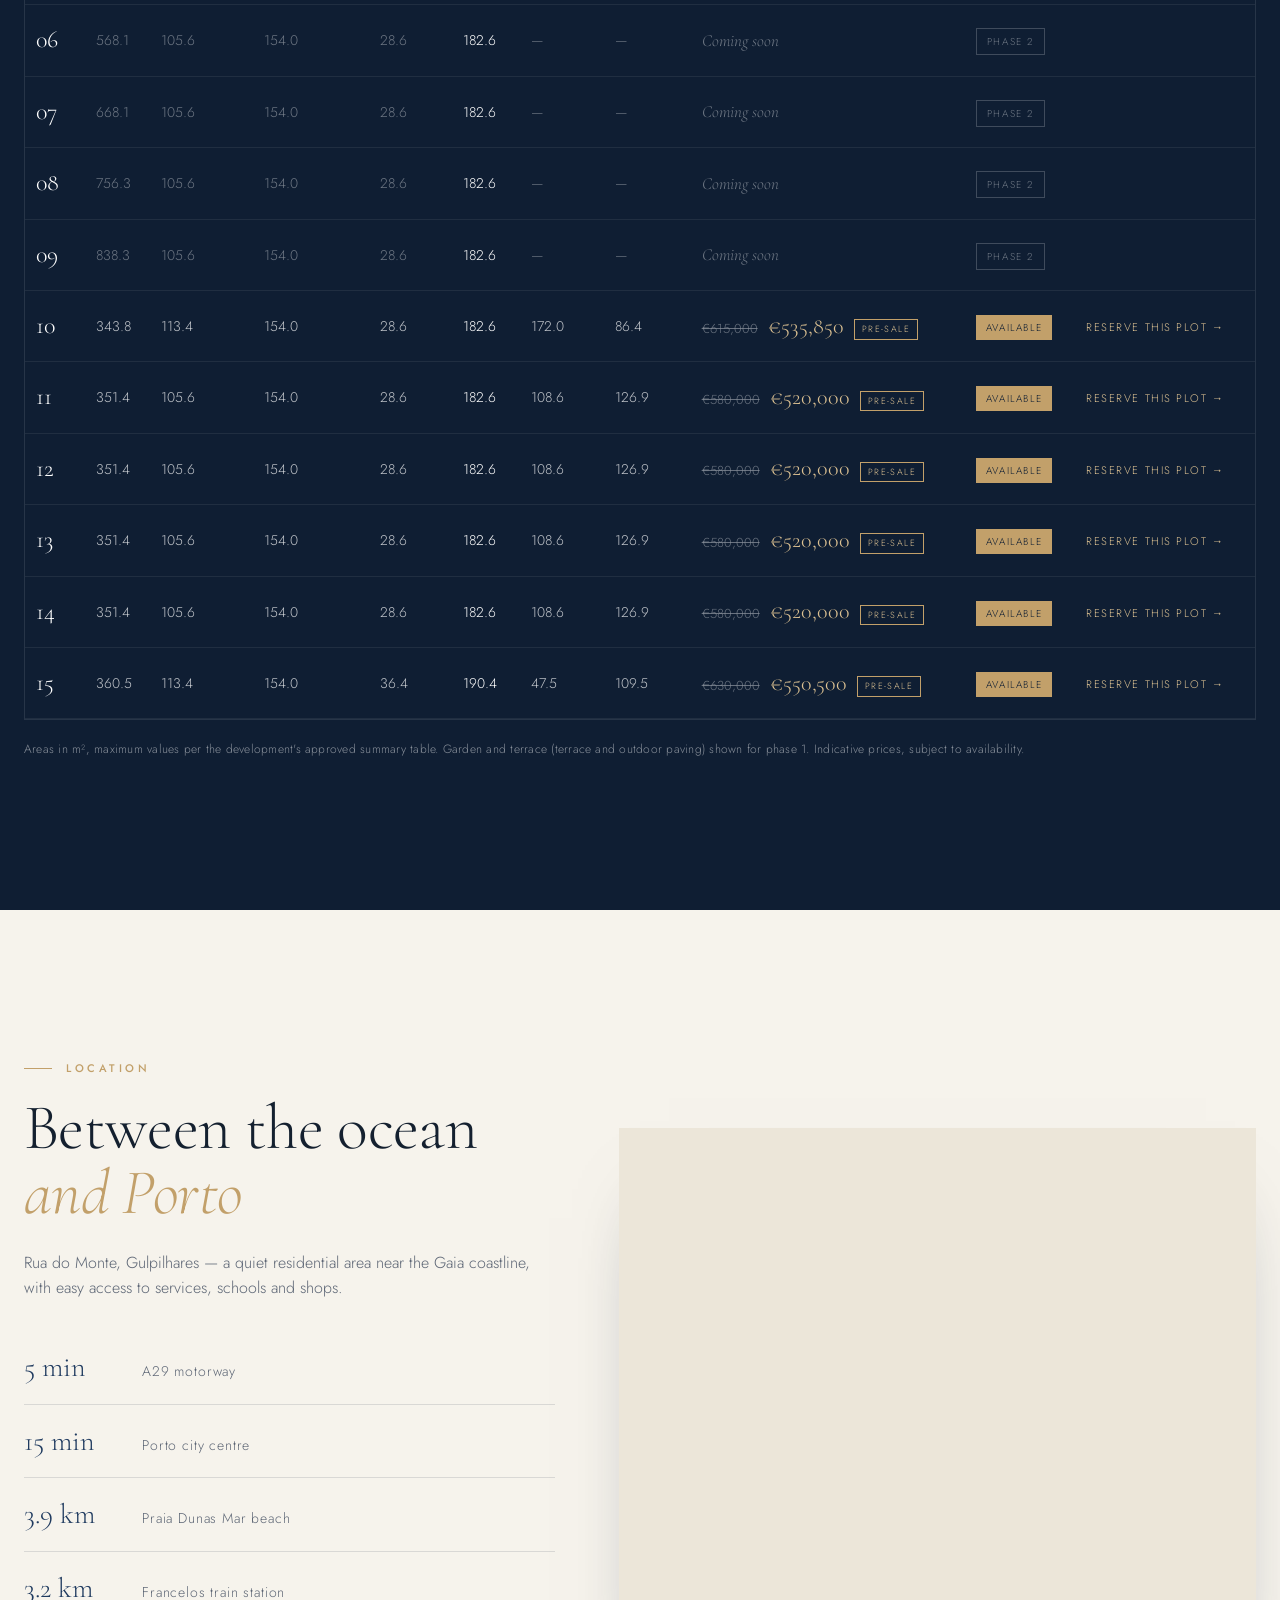
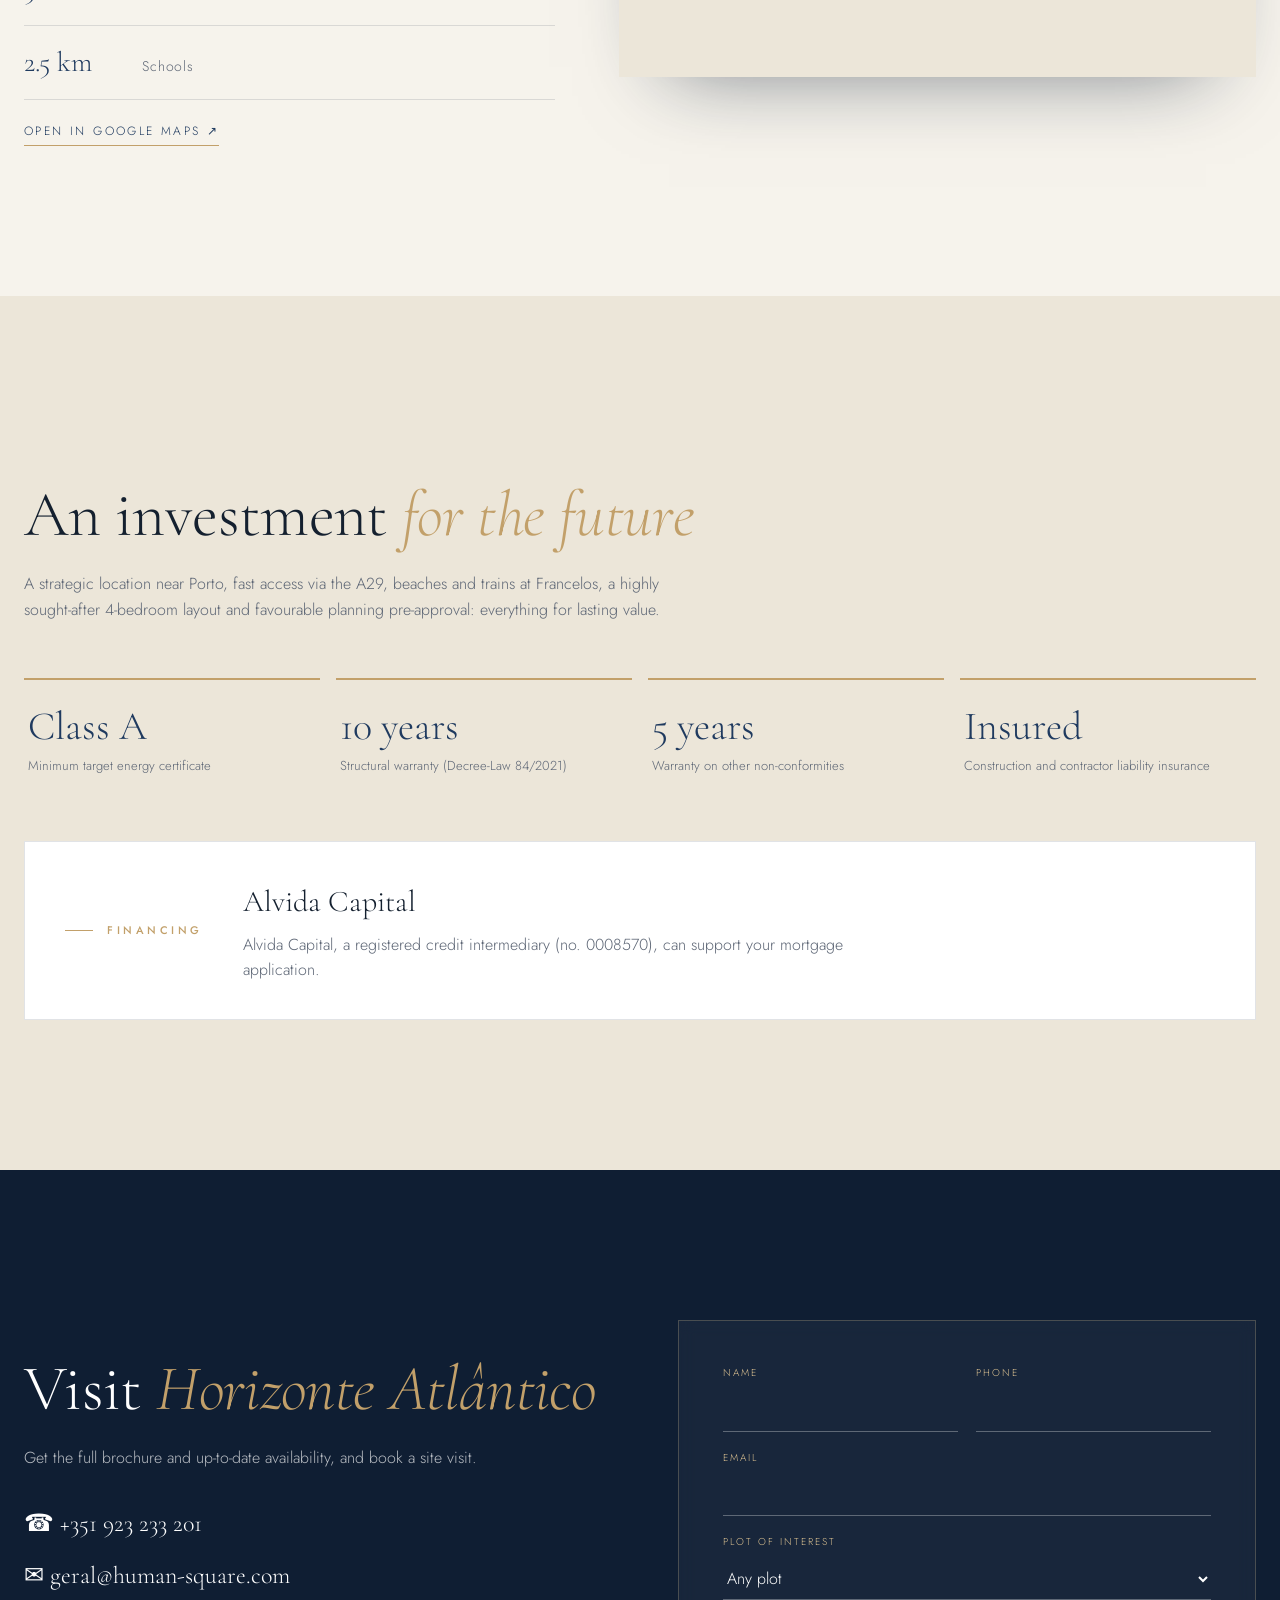
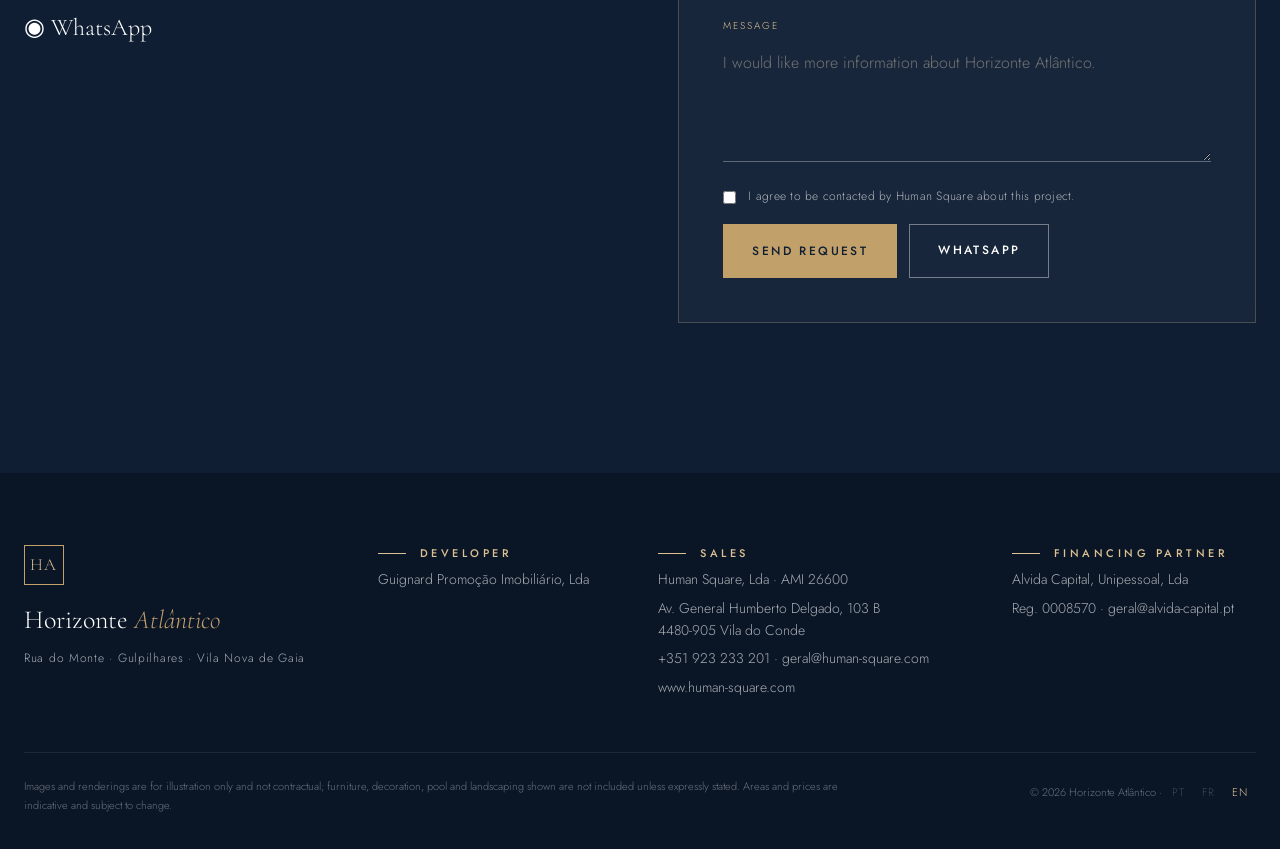
==== commit 216cc321: "Supprimer l'image de fond (jardim_piscina) de la section contact Retrait du div contact-bg dans les " ====
--- a/wwwroot/horizonte/index.html
+++ b/wwwroot/horizonte/index.html
@@ -250,7 +250,6 @@
 
 <!-- CONTACT -->
 <section class="contact" id="contact">
-  <div class="contact-bg" style="background-image:url('img/jardim_piscina.jpg')"></div>
   <div class="wrap contact-in">
     <div class="contact-txt">
       <p class="kicker light reveal">Contacto</p>
